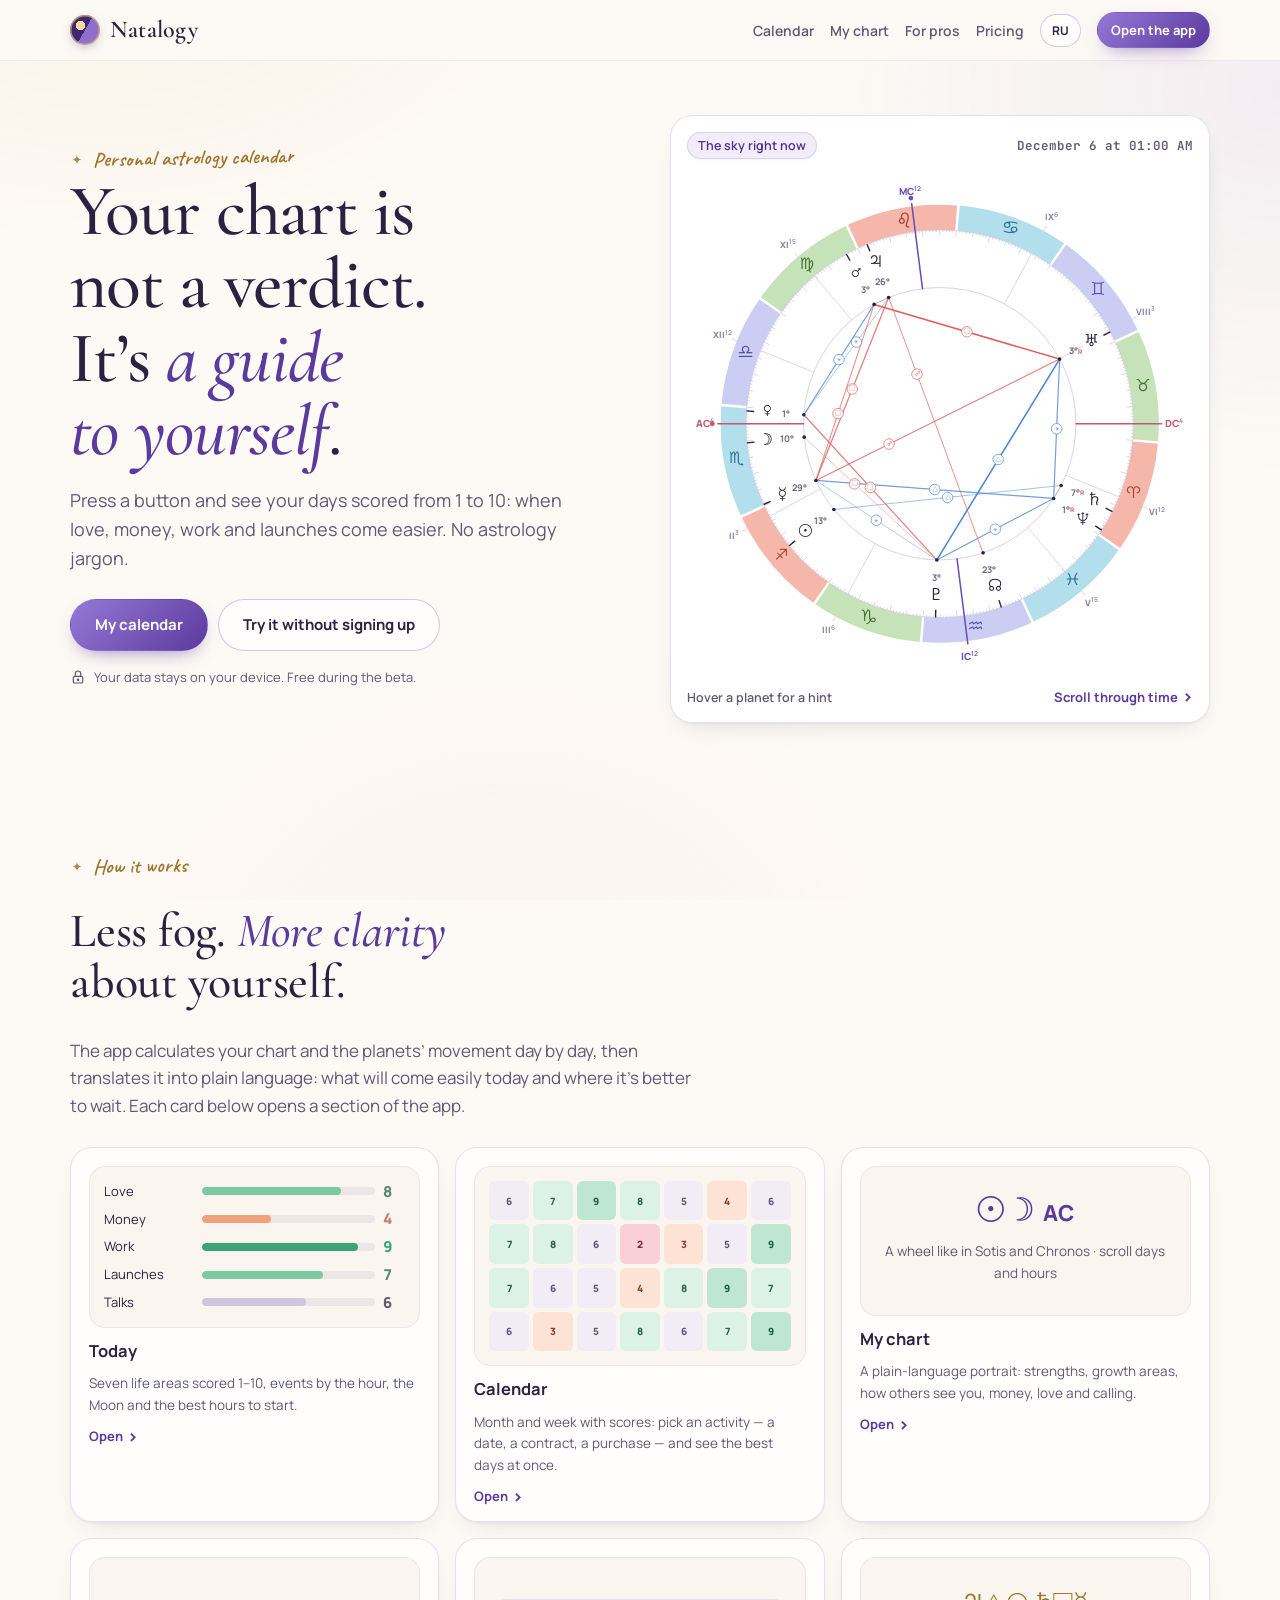
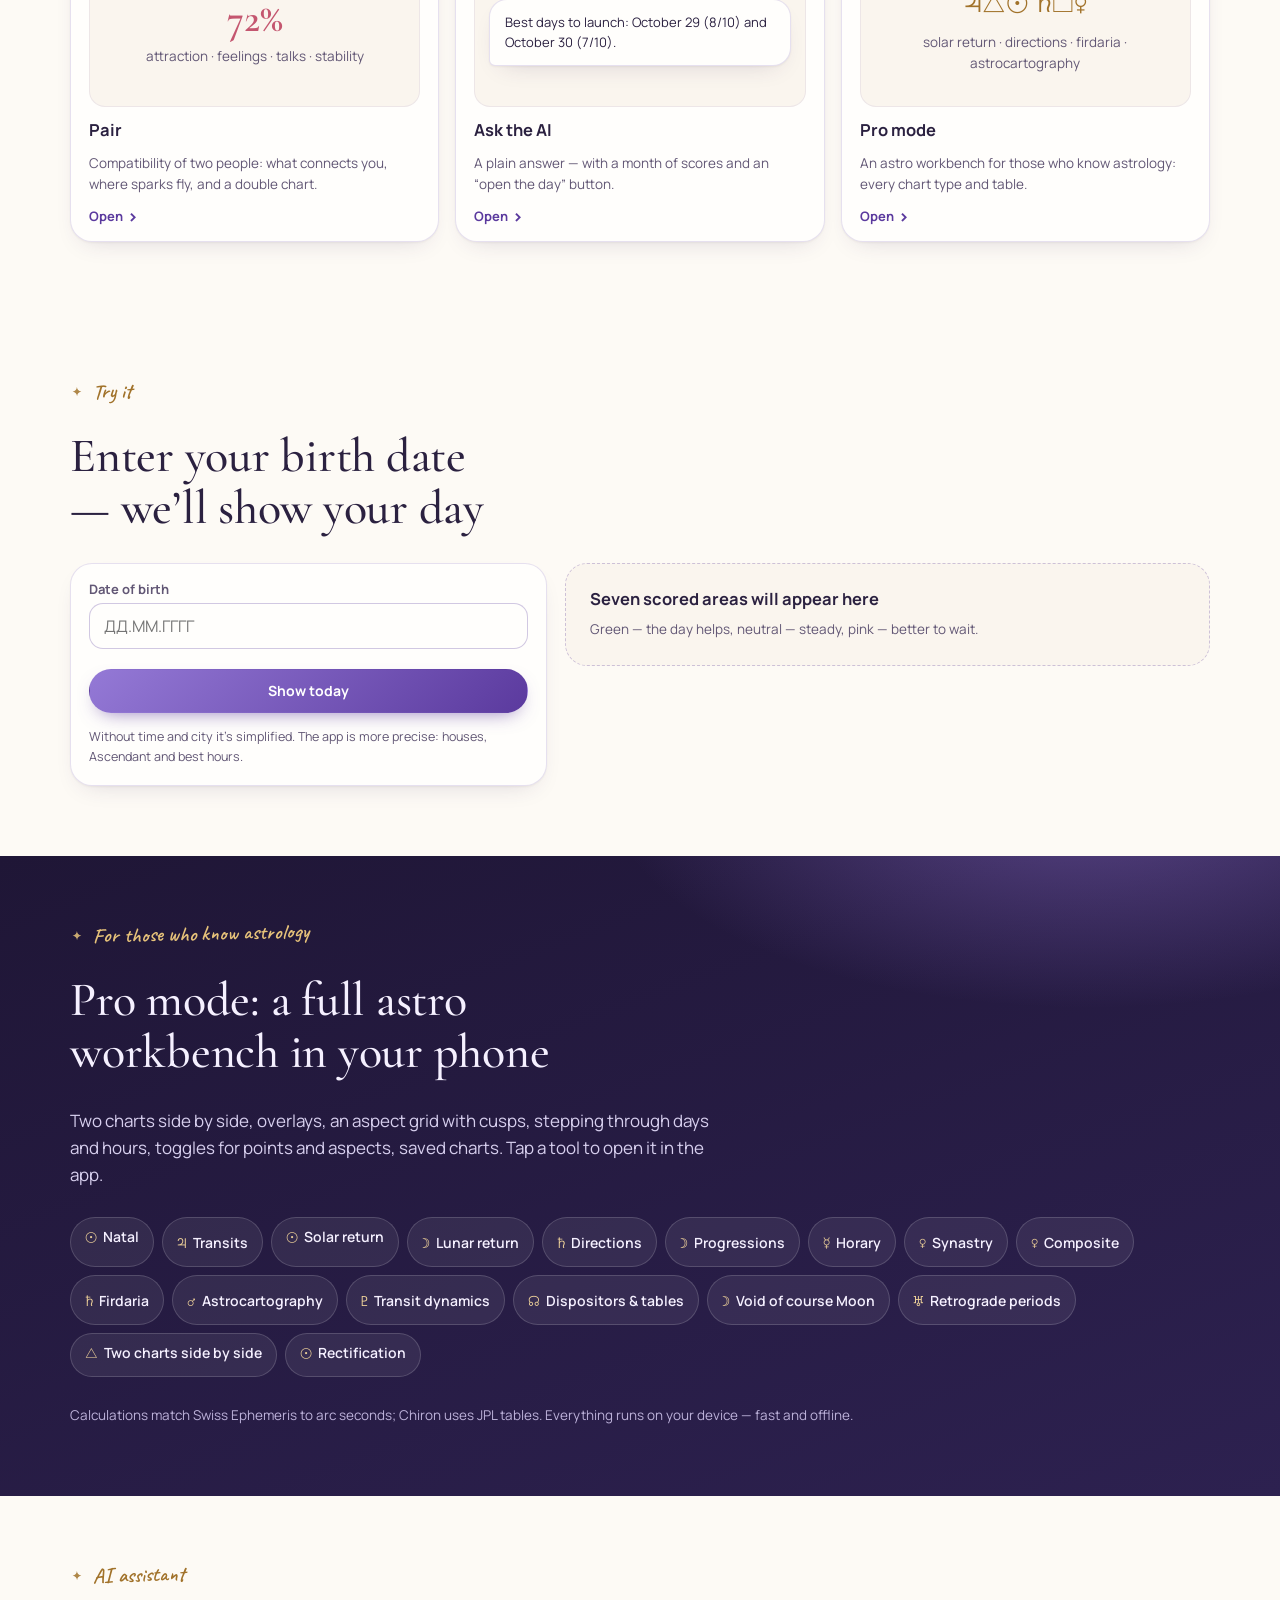
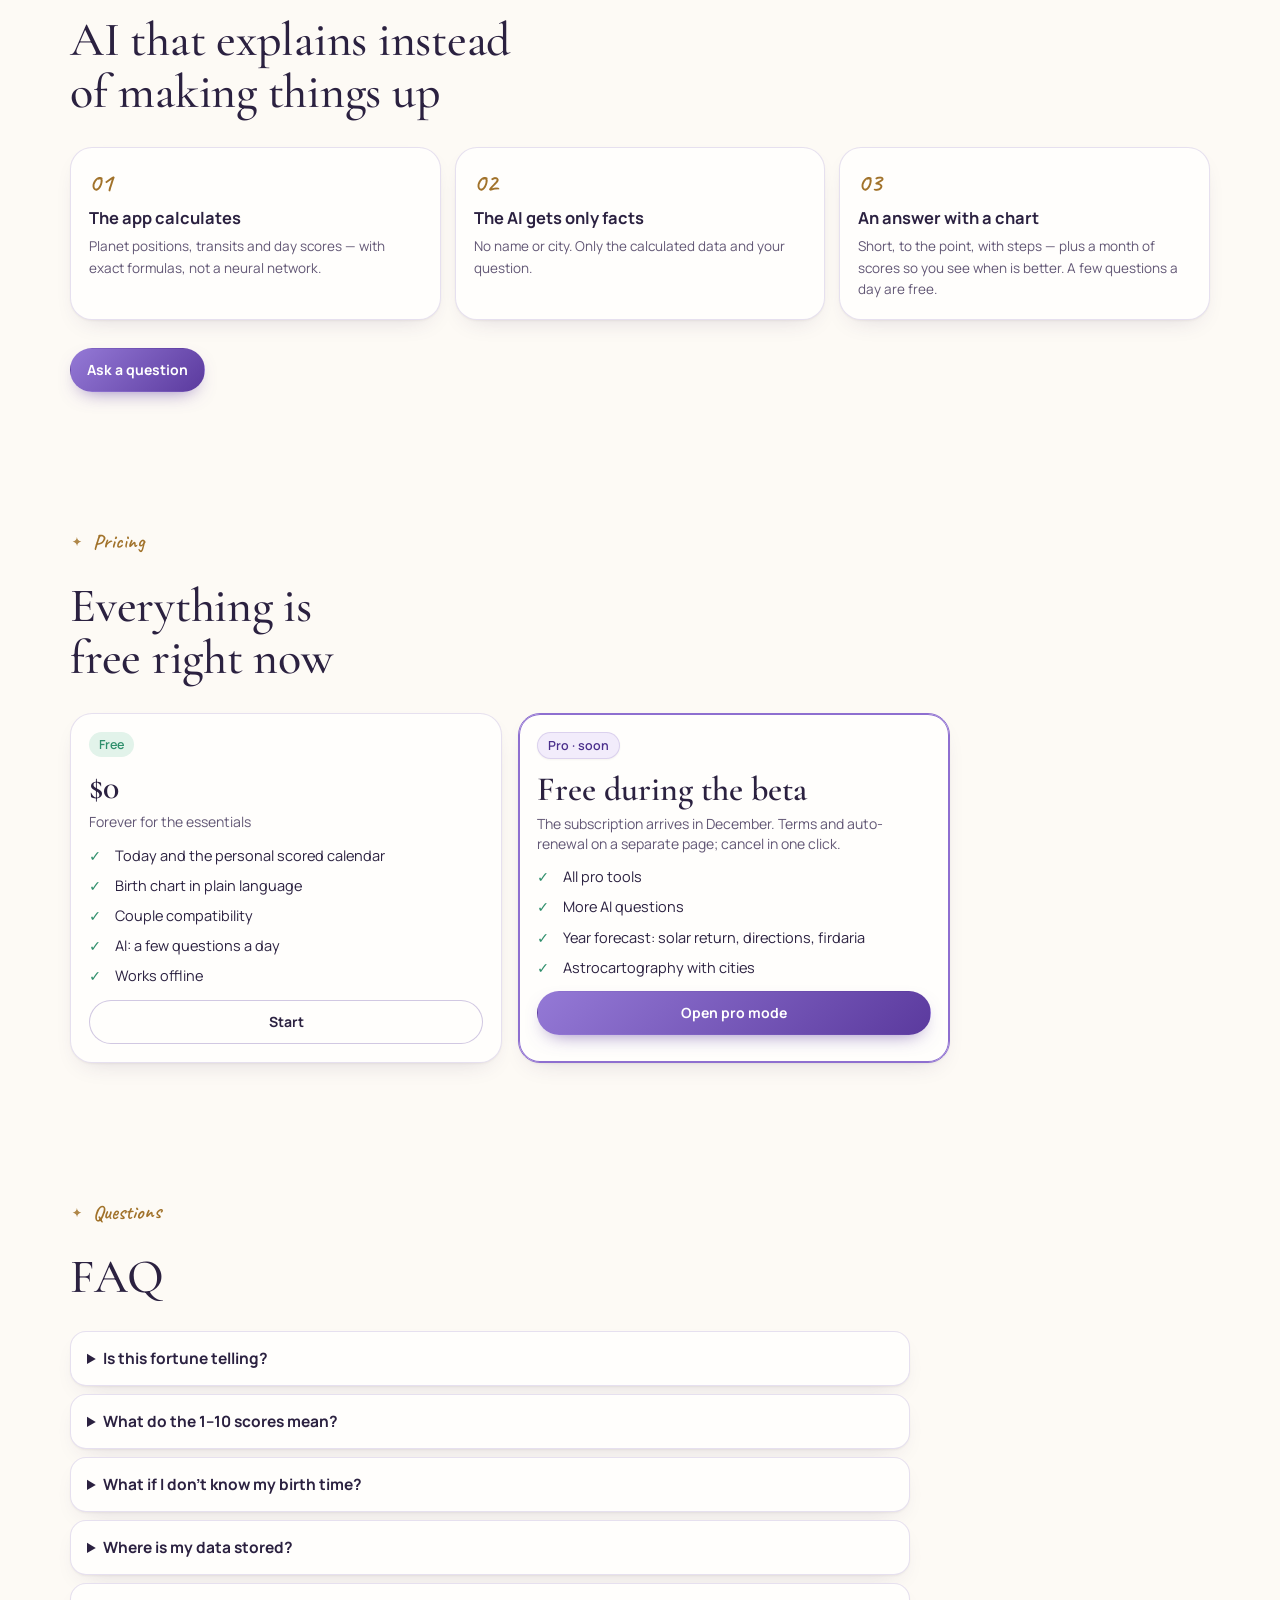
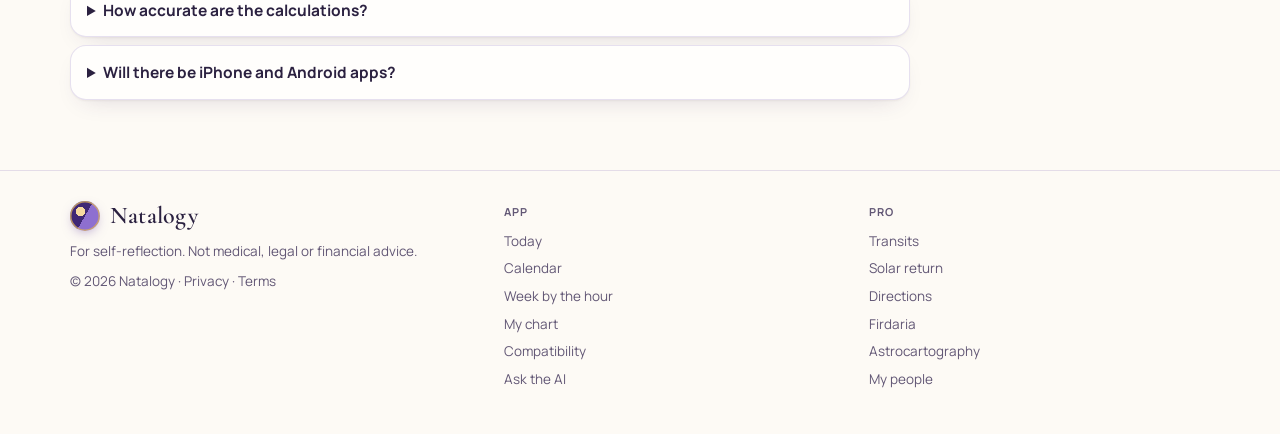
==== index.html @ 77cb25fb "Natalogy: закрытая тестовая версия (noindex) Co-Authored-By: Claude Opus 5.5 <noreply@anthropic.com>" ====
<!doctype html>
<html lang="ru">
<head>
<meta charset="utf-8">
<meta name="robots" content="noindex, nofollow">
<meta name="viewport" content="width=device-width,initial-scale=1,viewport-fit=cover">
<title>Natalogy — твоя карта как инструкция к себе</title>
<meta name="description" content="Личный астрологический календарь: баллы дня для любви, денег, работы и запусков. Натальная карта простым языком, совместимость, ИИ-помощник и профи-инструменты.">
<meta property="og:title" content="Natalogy — твоя карта как инструкция к себе">
<meta property="og:description" content="Нажми кнопку — и увидишь баллы своих дней: любовь, деньги, работа, запуски. Без астрологических терминов.">
<meta property="og:type" content="website">
<meta name="theme-color" content="#FDFAF5">
<link rel="manifest" href="manifest.webmanifest">
<link rel="icon" href="assets/icons/icon.svg" type="image/svg+xml">
<link rel="apple-touch-icon" href="assets/icons/icon-180.png">
<link rel="preconnect" href="https://fonts.googleapis.com">
<link rel="preconnect" href="https://fonts.gstatic.com" crossorigin>
<link rel="stylesheet" href="https://fonts.googleapis.com/css2?family=Cormorant+Garamond:ital,wght@0,500;0,600;1,500;1,600&family=Manrope:wght@400;500;600;700;800&family=Caveat:wght@600&family=JetBrains+Mono:wght@400;500;600&display=swap">
<link rel="stylesheet" href="https://fonts.googleapis.com/css2?family=Noto+Sans+Symbols&family=Noto+Sans+Symbols+2&display=swap&text=%E2%98%89%E2%98%BD%E2%98%BF%E2%99%80%E2%99%82%E2%99%83%E2%99%84%E2%99%85%E2%99%86%E2%99%87%E2%98%8A%E2%98%8B%E2%9A%B7%E2%9A%B8%E2%8A%97%E2%99%88%E2%99%89%E2%99%8A%E2%99%8B%E2%99%8C%E2%99%8D%E2%99%8E%E2%99%8F%E2%99%90%E2%99%91%E2%99%92%E2%99%93%E2%98%8C%E2%9A%B9%E2%96%A1%E2%96%B3%E2%98%8D%EF%B8%8E">
<link rel="stylesheet" href="css/app.css">
<script>try{var s=JSON.parse(localStorage.getItem('natalogy:v1')||'{}').settings||{};if(s.theme==='dark'||s.theme==='light')document.documentElement.setAttribute('data-theme',s.theme)}catch(e){}</script>
<style>
/* Витрина: та же система, что в кабинете, — кремовый лист, лаванда, золото. Каждая карточка ведёт прямо в раздел кабинета. */
.lw{max-width:1180px;margin:0 auto;padding-inline:20px}
@media (max-width:540px){.lw{padding-inline:16px}}
.lnav{position:sticky;top:env(safe-area-inset-top,0px);z-index:20;background:color-mix(in srgb,var(--bg) 86%,transparent);backdrop-filter:blur(14px);-webkit-backdrop-filter:blur(14px);border-bottom:1px solid var(--line-soft)}
.lnav .lw{display:flex;align-items:center;gap:16px;padding-block:12px}
.lnav a.lk{color:var(--muted);text-decoration:none;font:600 14px var(--f-ui)}
.lnav a.lk:hover{color:var(--lav-strong)}
.lnav .sp{flex:1}
@media (max-width:860px){.lnav a.lk{display:none}}
@media (max-width:420px){.lnav .brand{font-size:20px}.lnav .lw{gap:10px}}
.langsw{appearance:none;border:1px solid var(--line-strong);background:var(--surface);color:var(--ink);border-radius:999px;padding:7px 11px;font:700 12px var(--f-ui);cursor:pointer}
.hero .lw{display:grid;grid-template-columns:minmax(0,1.05fr) minmax(0,1fr);gap:34px;align-items:center;padding-block:54px 64px}
@media (max-width:900px){.hero .lw{grid-template-columns:1fr;padding-block:30px 40px}}
.hero h1{font:500 clamp(40px,6vw,72px)/1.02 var(--f-display);letter-spacing:-.015em;max-width:13ch}
.hero .sub{font-size:18px;line-height:1.6;color:var(--muted);max-width:48ch;margin-top:18px}
.hero .cta{display:flex;flex-wrap:wrap;gap:10px;margin-top:26px}
.hero .cta .btn{min-height:52px;padding-inline:24px;font-size:15px}
.hero .note{margin-top:16px;font-size:13px;color:var(--muted);display:flex;gap:8px;align-items:center}
.welcome{display:none;margin-top:18px;padding:12px 14px;border-radius:16px;background:var(--lav-soft);border:1px solid var(--line);font-size:14px;align-items:center;gap:10px;flex-wrap:wrap}
.welcome.on{display:flex}
.sky .wheel-card{padding:16px}
.sky-cap{display:flex;justify-content:space-between;gap:10px;align-items:center;flex-wrap:wrap;font:600 12.5px var(--f-ui);color:var(--muted)}
.sec{padding-block:70px;display:grid;gap:28px}
@media (max-width:540px){.sec{padding-block:46px}}
.sec h2{font:500 clamp(30px,4vw,48px)/1.08 var(--f-display);max-width:22ch}
.sec .lead{color:var(--muted);font-size:17px;max-width:64ch}
.feat{display:grid;grid-template-columns:repeat(3,minmax(0,1fr));gap:16px}
@media (max-width:980px){.feat{grid-template-columns:repeat(2,minmax(0,1fr))}}
@media (max-width:640px){.feat{grid-template-columns:1fr}}
.feat a.card{display:grid;gap:12px;align-content:start;text-decoration:none;color:var(--ink)}
.feat .vis{background:var(--surface-2);border:1px solid var(--line-soft);border-radius:16px;padding:14px;min-height:150px;display:grid;align-content:center}
.feat .foot-l{display:flex;justify-content:space-between;align-items:center;margin-top:2px}
.mini-sph{display:grid;gap:7px}
.mini-sph div{display:grid;grid-template-columns:90px minmax(0,1fr) 22px;gap:8px;align-items:center;font-size:13px}
.mini-cal{display:grid;grid-template-columns:repeat(7,1fr);gap:4px}
.mini-cal i{aspect-ratio:1;border-radius:6px;display:grid;place-items:center;font:800 10px var(--f-ui);font-style:normal}
.demo{display:grid;grid-template-columns:minmax(0,.85fr) minmax(0,1.15fr);gap:18px;align-items:start}
@media (max-width:900px){.demo{grid-template-columns:1fr}}
.demo-out .spheres{grid-template-columns:repeat(auto-fill,minmax(200px,1fr))}
.pro-band{background:radial-gradient(800px 360px at 85% -10%,rgba(142,111,208,.5),transparent 60%),linear-gradient(160deg,var(--night),var(--night-2));color:var(--night-ink)}
.pro-band .lead{color:#D7CFEE}
.pro-band h2{color:var(--night-ink)}
.pro-band .eyebrow{color:#E6C27A}
.tools{display:flex;flex-wrap:wrap;gap:8px}
.tools a{font:600 14px var(--f-ui);padding:9px 14px;border-radius:999px;background:rgba(255,255,255,.07);border:1px solid rgba(255,255,255,.16);color:var(--night-ink);text-decoration:none;transition:background .15s,border-color .15s}
.tools a:hover{background:rgba(255,255,255,.14);border-color:#B49AF0}
.tools a b{font-family:var(--f-glyph);font-weight:400;color:#F0D39A;margin-right:6px}
.ai-flow{display:grid;grid-template-columns:repeat(3,minmax(0,1fr));gap:14px}
@media (max-width:820px){.ai-flow{grid-template-columns:1fr}}
.ai-flow .card{display:grid;gap:8px;align-content:start}
.ai-flow .n{font:600 26px var(--f-hand);color:var(--gold)}
.plans{display:grid;grid-template-columns:repeat(2,minmax(0,1fr));gap:16px;max-width:880px}
@media (max-width:720px){.plans{grid-template-columns:1fr}}
.plan{display:grid;gap:12px;align-content:start}
.plan.pro{border-color:var(--lav);box-shadow:inset 0 0 0 1px var(--lav),var(--shadow)}
.price{font:600 34px/1.1 var(--f-display)}
.price small{display:block;font:400 14px/1.4 var(--f-ui);color:var(--muted);margin-top:6px}
ul.yes{list-style:none;margin:0;padding:0;display:grid;gap:7px}
ul.yes li{display:grid;grid-template-columns:20px minmax(0,1fr);gap:6px;font-size:14.5px}
ul.yes li::before{content:"✓";color:var(--mint);font-weight:800}
.faq{display:grid;gap:8px;max-width:840px}
.faq details{background:var(--surface);border:1px solid var(--line);border-radius:16px;padding:14px 16px;box-shadow:var(--shadow)}
.faq summary{cursor:pointer;font-weight:700}
.faq p{margin-top:8px;color:var(--muted);font-size:14.5px}
.foot{border-top:1px solid var(--line);padding-block:30px 44px;font-size:13.5px;color:var(--muted)}
.foot .cols{display:grid;grid-template-columns:1.2fr repeat(2,minmax(0,1fr));gap:24px}
@media (max-width:720px){.foot .cols{grid-template-columns:1fr}}
.foot a{color:var(--muted);text-decoration:none}
.foot a:hover{color:var(--lav-strong)}
.foot ul{list-style:none;padding:0;margin:8px 0 0;display:grid;gap:6px}
</style>
</head>
<body>
<header class="lnav"><div class="lw">
  <a class="brand" href="./"><span class="brand-mark" aria-hidden="true"></span>Natalogy</a>
  <span class="sp"></span>
  <a class="lk" href="app.html#calendar" data-i="nav.cal">Календарь</a>
  <a class="lk" href="app.html#chart" data-i="nav.chart">Моя карта</a>
  <a class="lk" href="#pro" data-i="nav.pro">Для профи</a>
  <a class="lk" href="#price" data-i="nav.price">Цены</a>
  <button class="langsw" type="button" id="langsw">EN</button>
  <a class="btn primary sm" href="app.html#today" id="openLk" data-i="cta.open">Открыть кабинет</a>
</div></header>

<section class="hero">
  <div class="lw">
    <div>
      <span class="eyebrow" data-i="hero.eyebrow">Личный астрологический календарь</span>
      <h1 data-i="hero.h1" data-html>Твоя карта — не приговор. Это <em>инструкция к себе</em>.</h1>
      <p class="sub" data-i="hero.sub">Нажми кнопку — и увидишь баллы своих дней от 1 до 10: когда легче с любовью, деньгами, работой и запусками. Без астрологических терминов.</p>
      <div class="cta"><a class="btn primary" href="app.html#calendar" data-i="cta.cal">Мой календарь</a><a class="btn" href="#demo" data-i="cta.demo">Попробовать без регистрации</a></div>
      <div class="welcome" id="welcome"><span class="av" id="wAv">?</span><span id="wTxt"></span><span class="spacer"></span><a class="btn sm primary" href="app.html#today" data-i="w.today">Мой день</a><a class="btn sm" href="app.html#calendar" data-i="w.cal">Календарь</a></div>
      <p class="note"><svg class="ico sm" viewBox="0 0 24 24" aria-hidden="true"><path d="M5 13a2 2 0 0 1 2 -2h10a2 2 0 0 1 2 2v6a2 2 0 0 1 -2 2h-10a2 2 0 0 1 -2 -2v-6z"/><path d="M11 16a1 1 0 1 0 2 0a1 1 0 0 0 -2 0"/><path d="M8 11v-4a4 4 0 1 1 8 0v4"/></svg><span data-i="hero.note">Данные остаются на твоём устройстве. Бесплатно в бета-версии.</span></p>
    </div>
    <div class="sky"><div class="wheel-card"><div class="sky-cap"><span class="tag acc" data-i="sky.now">Небо прямо сейчас</span><span id="skyTime" class="mono"></span></div><div class="wheel-box" id="skyWheel"></div>
      <div class="sky-cap"><span class="hint-click" data-i="sky.hint">Наведи на планету — подсказка</span><a class="more" href="app.html#chart?mode=sky" data-i="sky.open">Листать время</a></div></div></div>
  </div>
</section>

<main>
  <section class="sec lw" id="how">
    <span class="eyebrow" data-i="how.eyebrow">Как это работает</span>
    <h2 data-i="how.h2" data-html>Меньше тумана. <em>Больше ясности</em> о себе.</h2>
    <p class="lead" data-i="how.lead">Приложение само считает твою карту и движение планет по дням, а потом переводит это на человеческий язык: что сегодня получится легко, а где лучше подождать. Каждая карточка ниже открывает раздел кабинета.</p>
    <div class="feat">
      <a class="card tap" href="app.html#today"><div class="vis"><div class="mini-sph" id="miniSph"></div></div><h3 data-i="f1.t">Сегодня</h3><p class="muted small" data-i="f1.p">Семь сфер дня с баллами от 1 до 10, события по часам, Луна и лучшие часы для старта.</p><span class="foot-l"><span class="more" data-i="open">Открыть</span></span></a>
      <a class="card tap" href="app.html#calendar"><div class="vis"><div class="mini-cal" id="miniCal"></div></div><h3 data-i="f2.t">Календарь</h3><p class="muted small" data-i="f2.p">Месяц и неделя с баллами: выбери дело — свидание, договор, покупку — и сразу видно лучшие дни.</p><span class="foot-l"><span class="more" data-i="open">Открыть</span></span></a>
      <a class="card tap" href="app.html#chart"><div class="vis" style="text-align:center"><div style="font:400 34px/1 var(--f-glyph);color:var(--lav-strong)">☉︎ ☽︎ <span style="font:800 22px var(--f-ui)">AC</span></div><p class="small muted" style="margin-top:10px" data-i="f3.v">Колесо как в Sotis и Chronos · листай дни и часы</p></div><h3 data-i="f3.t">Моя карта</h3><p class="muted small" data-i="f3.p">Портрет простым языком: сильные стороны, зоны роста, как тебя видят, деньги, любовь и призвание.</p><span class="foot-l"><span class="more" data-i="open">Открыть</span></span></a>
      <a class="card tap" href="app.html#pair"><div class="vis" style="text-align:center"><div style="font:600 40px/1 var(--f-display);color:var(--rose)">72%</div><p class="small muted" style="margin-top:8px" data-i="f4.v">притяжение · чувства · общение · надёжность</p></div><h3 data-i="f4.t">Пара</h3><p class="muted small" data-i="f4.p">Совместимость двух людей: что соединяет, где будет искрить и двойная карта.</p><span class="foot-l"><span class="more" data-i="open">Открыть</span></span></a>
      <a class="card tap" href="app.html#ask"><div class="vis"><div class="msg ai" style="max-width:100%;font-size:13px" data-i="f5.v">Лучшие дни для запуска: 29 октября (8/10) и 30 октября (7/10).</div></div><h3 data-i="f5.t">Спросить ИИ</h3><p class="muted small" data-i="f5.p">Ответ простыми словами — с графиком баллов на месяц и кнопкой «открыть день».</p><span class="foot-l"><span class="more" data-i="open">Открыть</span></span></a>
      <a class="card tap" href="app.html#pro"><div class="vis" style="text-align:center"><div style="font:400 26px/1.3 var(--f-glyph);color:var(--gold)">♃︎△︎☉︎ ♄︎□︎☿︎</div><p class="small muted" style="margin-top:8px" data-i="f6.v">соляр · дирекции · фирдарии · астрокарта</p></div><h3 data-i="f6.t">Профи-режим</h3><p class="muted small" data-i="f6.p">Астропроцессор для тех, кто знает астрологию: все типы карт и таблицы.</p><span class="foot-l"><span class="more" data-i="open">Открыть</span></span></a>
    </div>
  </section>

  <section class="sec lw" id="demo">
    <span class="eyebrow" data-i="demo.eyebrow">Попробуй</span>
    <h2 data-i="demo.h2">Введи дату рождения — покажем твой день</h2>
    <div class="demo">
      <form class="card form" id="demoForm" novalidate>
        <div class="field"><label for="dd" data-i="demo.date">Дата рождения</label><input class="input" id="dd" inputmode="numeric" placeholder="ДД.ММ.ГГГГ" autocomplete="bday"><span class="hint" id="ddh"></span></div>
        <button class="btn primary" type="submit" data-i="demo.go">Показать сегодняшний день</button>
        <p class="hint" data-i="demo.note">Без времени и города — упрощённо. В кабинете точнее: с домами, Асцендентом и лучшими часами.</p>
      </form>
      <div class="demo-out" id="demoOut"><div class="empty"><h3 data-i="demo.emptyT">Здесь появятся семь сфер с баллами</h3><p class="muted small" data-i="demo.emptyP">Зелёный — день помогает, нейтральный — ровно, розовый — лучше подождать.</p></div></div>
    </div>
  </section>

  <section class="pro-band" id="pro"><div class="sec lw">
    <span class="eyebrow" data-i="pro.eyebrow">Для тех, кто знает астрологию</span>
    <h2 data-i="pro.h2">Профи-режим: весь астропроцессор в телефоне</h2>
    <p class="lead" data-i="pro.lead">Две карты рядом, наложения, таблица аспектов с куспидами, перемотка дней и часов, включение и выключение точек и аспектов, сохранённые карты. Нажми на инструмент — он откроется в кабинете.</p>
    <div class="tools" id="tools"></div>
    <p class="small" style="color:var(--night-muted)" data-i="pro.acc">Расчёты сверены со Swiss Ephemeris до угловых секунд, Хирон — по таблицам JPL. Всё считается на устройстве, поэтому быстро и без интернета.</p>
  </div></section>

  <section class="sec lw">
    <span class="eyebrow" data-i="ai.eyebrow">ИИ-помощник</span>
    <h2 data-i="ai.h2">ИИ, который объясняет, а не придумывает</h2>
    <div class="ai-flow">
      <div class="card"><span class="n">01</span><h3 data-i="ai.1t">Приложение считает</h3><p class="muted small" data-i="ai.1p">Положения планет, транзиты, баллы дней — точными формулами, а не нейросетью.</p></div>
      <div class="card"><span class="n">02</span><h3 data-i="ai.2t">ИИ получает только факты</h3><p class="muted small" data-i="ai.2p">Без имени и города. Только рассчитанные данные и твой вопрос.</p></div>
      <div class="card"><span class="n">03</span><h3 data-i="ai.3t">Ответ с графиком</h3><p class="muted small" data-i="ai.3p">Коротко, по делу и с шагами, плюс баллы на месяц: видно, когда лучше. Несколько вопросов в день — бесплатно.</p></div>
    </div>
    <div><a class="btn primary" href="app.html#ask" data-i="ai.go">Задать вопрос</a></div>
  </section>

  <section class="sec lw" id="price">
    <span class="eyebrow" data-i="price.eyebrow">Цены</span>
    <h2 data-i="price.h2">Сейчас всё бесплатно</h2>
    <div class="plans">
      <div class="card plan"><span class="tag ok" style="justify-self:start" data-i="plan.free">Бесплатно</span><div class="price">$0<small data-i="plan.freeS">Навсегда для основного</small></div><ul class="yes"><li data-i="pf.1">Сегодня и личный календарь с баллами</li><li data-i="pf.2">Натальная карта простым языком</li><li data-i="pf.3">Совместимость пары</li><li data-i="pf.4">ИИ: несколько вопросов в день</li><li data-i="pf.5">Работает без интернета</li></ul><a class="btn" href="app.html#today" data-i="plan.go">Начать</a></div>
      <div class="card plan pro"><span class="tag acc" style="justify-self:start" data-i="plan.pro">Pro · скоро</span><div class="price"><span data-i="plan.proP">В бете — бесплатно</span><small data-i="plan.proS">Подписка появится в декабре. Условия и автопродление — на отдельной странице, отмена в один клик.</small></div><ul class="yes"><li data-i="pp.1">Все профи-инструменты</li><li data-i="pp.2">Больше вопросов ИИ</li><li data-i="pp.3">Прогноз на год: соляр, дирекции, фирдарии</li><li data-i="pp.4">Астрокартография с городами</li></ul><a class="btn primary" href="app.html#pro" data-i="plan.goPro">Открыть профи-режим</a></div>
    </div>
  </section>

  <section class="sec lw">
    <span class="eyebrow" data-i="faq.eyebrow">Вопросы</span>
    <h2 data-i="faq.h2">Частые вопросы</h2>
    <div class="faq">
      <details><summary data-i="q1">Это гадание?</summary><p data-i="a1">Нет. Это инструмент самопознания и планирования: астрология как язык циклов. Мы не предсказываем судьбу, болезни или события — показываем, какие дни лучше подходят для разных дел.</p></details>
      <details><summary data-i="q6">Что значат баллы от 1 до 10?</summary><p data-i="a6">Это сумма влияний дня на сферу: транзиты к твоей карте, Луна, ретроградные планеты и затмения. 9–10 — отлично, 7–8 — хорошо, 5–6 — ровно, 3–4 — осторожно, 1–2 — сложно. Наведи на день в календаре — увидишь, из чего сложились баллы.</p></details>
      <details><summary data-i="q2">Что если я не знаю время рождения?</summary><p data-i="a2">Можно без него: календарь и большая часть карты будут работать. Не посчитаются дома, Асцендент и часть подсказок. А в «Моей карте» можно перебрать время стрелками и посмотреть, как меняется карта.</p></details>
      <details><summary data-i="q3">Где хранятся мои данные?</summary><p data-i="a3">Только на твоём устройстве. На сервер уходит лишь вопрос к ИИ — с рассчитанными положениями планет, без имени и города, и только после твоего согласия.</p></details>
      <details><summary data-i="q4">Насколько точные расчёты?</summary><p data-i="a4">Позиции планет совпадают со Swiss Ephemeris — стандартом профессиональных программ — до угловых секунд. Дома — Плацидус (можно сменить на Кох, Порфирий, равнодомную и по знакам).</p></details>
      <details><summary data-i="q5">Будет ли приложение для iPhone и Android?</summary><p data-i="a5">Да. Уже сейчас сайт можно установить на телефон как приложение: «Поделиться» → «На экран Домой».</p></details>
    </div>
  </section>
</main>
<footer class="foot"><div class="lw cols">
  <div><a class="brand" href="./" style="color:var(--ink)"><span class="brand-mark" aria-hidden="true"></span>Natalogy</a><p style="margin-top:10px" data-i="foot.note">Для самопознания. Не медицинский, юридический или финансовый совет.</p><p style="margin-top:8px">© 2026 Natalogy · <a href="privacy.html" data-i="privacy">Конфиденциальность</a> · <a href="terms.html" data-i="terms">Условия</a></p></div>
  <div><span class="label" data-i="foot.lk">Кабинет</span><ul><li><a href="app.html#today" data-i="l.today">Сегодня</a></li><li><a href="app.html#calendar" data-i="l.cal">Календарь</a></li><li><a href="app.html#calendar?v=week" data-i="l.week">Неделя по часам</a></li><li><a href="app.html#chart" data-i="l.chart">Моя карта</a></li><li><a href="app.html#pair" data-i="l.pair">Совместимость</a></li><li><a href="app.html#ask" data-i="l.ask">Спросить ИИ</a></li></ul></div>
  <div><span class="label" data-i="foot.pro">Профи</span><ul><li><a href="app.html#pro?type=transit" data-i="l.tr">Транзиты</a></li><li><a href="app.html#pro?type=solar" data-i="l.sol">Соляр</a></li><li><a href="app.html#pro?tab=directions" data-i="l.dir">Дирекции</a></li><li><a href="app.html#pro?tab=firdaria" data-i="l.fird">Фирдарии</a></li><li><a href="app.html#pro?tab=acg" data-i="l.acg">Астрокартография</a></li><li><a href="app.html#people" data-i="l.people">Мои люди</a></li></ul></div>
</div></footer>

<script src="js/vendor/astronomy.browser.min.js"></script>
<script src="js/engine/chiron-data.js"></script>
<script src="js/engine/astro.js"></script>
<script src="js/engine/pro.js"></script>
<script src="js/config.js"></script>
<script src="js/icons.js"></script>
<script src="js/store.js"></script>
<script src="js/texts-ru.js"></script>
<script src="js/texts-en.js"></script>
<script src="js/i18n-en.js"></script>
<script src="js/wheel.js"></script>
<script src="js/score.js"></script>
<script src="js/geo.js"></script>
<script src="js/ui.js"></script>
<script>
(function () {
  'use strict';
  const UI = window.NUI, AC = window.AstroCore, NS = window.NScore;
  const EN = {
    'nav.cal': 'Calendar', 'nav.chart': 'My chart', 'nav.pro': 'For pros', 'nav.price': 'Pricing', 'cta.open': 'Open the app', 'hero.eyebrow': 'Personal astrology calendar', 'hero.h1': 'Your chart is not a verdict. It’s <em>a guide to yourself</em>.',
    'hero.sub': 'Press a button and see your days scored from 1 to 10: when love, money, work and launches come easier. No astrology jargon.', 'cta.cal': 'My calendar', 'cta.demo': 'Try it without signing up', 'hero.note': 'Your data stays on your device. Free during the beta.', 'sky.now': 'The sky right now', 'sky.hint': 'Hover a planet for a hint', 'sky.open': 'Scroll through time',
    'w.today': 'My day', 'w.cal': 'Calendar', open: 'Open',
    'how.eyebrow': 'How it works', 'how.h2': 'Less fog. <em>More clarity</em> about yourself.', 'how.lead': 'The app calculates your chart and the planets’ movement day by day, then translates it into plain language: what will come easily today and where it’s better to wait. Each card below opens a section of the app.',
    'f1.t': 'Today', 'f1.p': 'Seven life areas scored 1–10, events by the hour, the Moon and the best hours to start.', 'f2.t': 'Calendar', 'f2.p': 'Month and week with scores: pick an activity — a date, a contract, a purchase — and see the best days at once.',
    'f3.v': 'A wheel like in Sotis and Chronos · scroll days and hours', 'f3.t': 'My chart', 'f3.p': 'A plain-language portrait: strengths, growth areas, how others see you, money, love and calling.',
    'f4.v': 'attraction · feelings · talks · stability', 'f4.t': 'Pair', 'f4.p': 'Compatibility of two people: what connects you, where sparks fly, and a double chart.',
    'f5.v': 'Best days to launch: October 29 (8/10) and October 30 (7/10).', 'f5.t': 'Ask the AI', 'f5.p': 'A plain answer — with a month of scores and an “open the day” button.',
    'f6.v': 'solar return · directions · firdaria · astrocartography', 'f6.t': 'Pro mode', 'f6.p': 'An astro workbench for those who know astrology: every chart type and table.',
    'demo.eyebrow': 'Try it', 'demo.h2': 'Enter your birth date — we’ll show your day', 'demo.date': 'Date of birth', 'demo.go': 'Show today', 'demo.note': 'Without time and city it’s simplified. The app is more precise: houses, Ascendant and best hours.',
    'demo.emptyT': 'Seven scored areas will appear here', 'demo.emptyP': 'Green — the day helps, neutral — steady, pink — better to wait.',
    'pro.eyebrow': 'For those who know astrology', 'pro.h2': 'Pro mode: a full astro workbench in your phone', 'pro.lead': 'Two charts side by side, overlays, an aspect grid with cusps, stepping through days and hours, toggles for points and aspects, saved charts. Tap a tool to open it in the app.',
    'pro.acc': 'Calculations match Swiss Ephemeris to arc seconds; Chiron uses JPL tables. Everything runs on your device — fast and offline.',
    'ai.eyebrow': 'AI assistant', 'ai.h2': 'AI that explains instead of making things up', 'ai.1t': 'The app calculates', 'ai.1p': 'Planet positions, transits and day scores — with exact formulas, not a neural network.', 'ai.2t': 'The AI gets only facts', 'ai.2p': 'No name or city. Only the calculated data and your question.', 'ai.3t': 'An answer with a chart', 'ai.3p': 'Short, to the point, with steps — plus a month of scores so you see when is better. A few questions a day are free.', 'ai.go': 'Ask a question',
    'price.eyebrow': 'Pricing', 'price.h2': 'Everything is free right now', 'plan.free': 'Free', 'plan.freeS': 'Forever for the essentials', 'pf.1': 'Today and the personal scored calendar', 'pf.2': 'Birth chart in plain language', 'pf.3': 'Couple compatibility', 'pf.4': 'AI: a few questions a day', 'pf.5': 'Works offline', 'plan.go': 'Start',
    'plan.pro': 'Pro · soon', 'plan.proP': 'Free during the beta', 'plan.proS': 'The subscription arrives in December. Terms and auto-renewal on a separate page; cancel in one click.', 'pp.1': 'All pro tools', 'pp.2': 'More AI questions', 'pp.3': 'Year forecast: solar return, directions, firdaria', 'pp.4': 'Astrocartography with cities', 'plan.goPro': 'Open pro mode',
    'faq.eyebrow': 'Questions', 'faq.h2': 'FAQ', q1: 'Is this fortune telling?', a1: 'No. It’s a tool for self-reflection and planning: astrology as a language of cycles. We don’t predict fate, illness or events — we show which days suit different things better.',
    q6: 'What do the 1–10 scores mean?', a6: 'They add up the day’s influences on an area: transits to your chart, the Moon, retrograde planets and eclipses. 9–10 great, 7–8 good, 5–6 steady, 3–4 careful, 1–2 hard. Hover a day in the calendar to see what made the score.',
    q2: 'What if I don’t know my birth time?', a2: 'That’s fine: the calendar and most of the chart still work. Houses, the Ascendant and some tips won’t be calculated. In “My chart” you can step through times and watch the chart change.', q3: 'Where is my data stored?', a3: 'Only on your device. Only a question to the AI goes to the server — with calculated planet positions, without your name or city, and only after you agree.',
    q4: 'How accurate are the calculations?', a4: 'Planet positions match Swiss Ephemeris — the standard of professional software — to arc seconds. Houses: Placidus (switchable to Koch, Porphyry, Equal and Whole sign).', q5: 'Will there be iPhone and Android apps?', a5: 'Yes. You can already install the site on your phone as an app: Share → Add to Home Screen.',
    privacy: 'Privacy', terms: 'Terms', 'foot.note': 'For self-reflection. Not medical, legal or financial advice.', 'foot.lk': 'App', 'foot.pro': 'Pro',
    'l.today': 'Today', 'l.cal': 'Calendar', 'l.week': 'Week by the hour', 'l.chart': 'My chart', 'l.pair': 'Compatibility', 'l.ask': 'Ask the AI', 'l.tr': 'Transits', 'l.sol': 'Solar return', 'l.dir': 'Directions', 'l.fird': 'Firdaria', 'l.acg': 'Astrocartography', 'l.people': 'My people',
  };
  const lang = UI.lang();
  document.documentElement.lang = lang;
  if (lang === 'en') { document.querySelectorAll('[data-i]').forEach((el) => { const v = EN[el.dataset.i]; if (v == null) return; if (el.hasAttribute('data-html')) el.innerHTML = v; else el.textContent = v; }); document.title = 'Natalogy — your chart as a guide to yourself'; }
  const sw = document.getElementById('langsw'); sw.textContent = lang === 'en' ? 'RU' : 'EN';
  sw.addEventListener('click', () => { window.NStore.set('lang', lang === 'en' ? 'ru' : 'en'); location.reload(); });
  // уже есть карта — приветствие и ссылки сразу в кабинет
  const me = window.NStore.active();
  if (me) {
    const w = document.getElementById('welcome'); w.classList.add('on');
    document.getElementById('wAv').textContent = UI.initials(me.name);
    document.getElementById('wTxt').textContent = lang === 'en' ? `Welcome back, ${me.name}! Your day is ready.` : `С возвращением, ${me.name}! Твой день уже посчитан.`;
  }
  // небо сейчас
  const tz = window.NGeo.browserTz();
  function drawSky() {
    const now = new Date(), h = window.NGeo.guessHere();
    const c = AC.chart({ date: now, lat: h.lat || 41.7, lon: h.lon || 44.8, zone: tz, timeKnown: true });
    const pts = c.points.filter((p) => ['sun', 'moon', 'mercury', 'venus', 'mars', 'jupiter', 'saturn', 'uranus', 'neptune', 'pluto', 'node'].includes(p.id));
    const asp = c.aspects.filter((a) => ['conj', 'sextile', 'square', 'trine', 'opp'].includes(a.type) && pts.some((p) => p.id === a.a) && pts.some((p) => p.id === a.b));
    document.getElementById('skyWheel').innerHTML = window.NWheel.svg({ points: pts, cusps: c.houses.cusps, asc: c.houses.asc, mc: c.houses.mc }, { aspects: asp, lang, label: lang === 'en' ? 'The sky now' : 'Небо сейчас' });
    document.getElementById('skyTime').textContent = UI.fmtDay(now, tz, { hour: '2-digit', minute: '2-digit' });
  }
  drawSky(); setInterval(drawSky, 60000);
  window.NWheel.bindTips(document.body);
  // мини-визуалы
  const TX = UI.TX();
  const demoPts = { love: 8, money: 4, career: 9, launch: 7, talk: 6 };
  const lvOf = (p) => NS.levelOfPts(p);
  document.getElementById('miniSph').innerHTML = Object.entries(demoPts).map(([k, p]) => `<div><span>${TX.SPH[k].name}</span>${UI.pbar({ pts: p, level: lvOf(p) })}${UI.ptsBadge({ pts: p, level: lvOf(p) }, true)}</div>`).join('');
  const seq = [6, 7, 9, 8, 5, 4, 6, 7, 8, 6, 2, 3, 5, 9, 7, 6, 5, 4, 8, 9, 7, 6, 3, 5, 8, 6, 7, 9];
  document.getElementById('miniCal').innerHTML = seq.map((p) => `<i class="f-${UI.lvCls(lvOf(p))}">${p}</i>`).join('');
  const TOOLS = [['☉', 'Натал', 'Natal', 'pro?type=natal'], ['♃', 'Транзиты', 'Transits', 'pro?type=transit'], ['☉', 'Соляр', 'Solar return', 'pro?type=solar'], ['☽', 'Лунар', 'Lunar return', 'pro?type=lunar'], ['♄', 'Дирекции', 'Directions', 'pro?tab=directions'], ['☽', 'Прогрессии', 'Progressions', 'pro?type=progressions'], ['☿', 'Хорар', 'Horary', 'pro?type=horary'], ['♀', 'Синастрия', 'Synastry', 'pro?type=synastry'], ['♀', 'Композит', 'Composite', 'pro?type=composite'], ['♄', 'Фирдарии', 'Firdaria', 'pro?tab=firdaria'], ['♂', 'Астрокартография', 'Astrocartography', 'pro?tab=acg'], ['♇', 'Динамика транзитов', 'Transit dynamics', 'pro?tab=dynamics'], ['☊', 'Диспозиторы и таблицы', 'Dispositors & tables', 'pro?tab=tables'], ['☽', 'Луна без курса', 'Void of course Moon', 'pro?tab=moon'], ['♅', 'Ретроградные периоды', 'Retrograde periods', 'pro?tab=retro'], ['△', 'Две карты рядом', 'Two charts side by side', 'pro?tab=split'], ['☉', 'Ректификация', 'Rectification', 'pro?tab=rect']];
  document.getElementById('tools').innerHTML = TOOLS.map(([g, r, e, h]) => `<a href="app.html#${h}"><b>${g}︎</b>${lang === 'en' ? e : r}</a>`).join('');
  // демо
  const dd = document.getElementById('dd');
  UI.bindDateInput(dd, () => {});
  document.getElementById('demoForm').addEventListener('submit', (e) => {
    e.preventDefault();
    const r = UI.parseDate(dd.value);
    if (r.error) { document.getElementById('ddh').textContent = r.error; document.getElementById('ddh').className = 'err'; return; }
    const natal = AC.chart({ y: r.y, mo: r.mo, d: r.d, timeKnown: false, zone: 0 });
    const t0 = NS.ymdIn(new Date(), tz);
    const day = NS.days(natal, { tz, y: t0.y, mo: t0.mo, d: t0.d, days: 1 })[0];
    const iso = `${r.y}-${r.mo}-${r.d}`;
    const out = document.getElementById('demoOut');
    out.innerHTML = `<div class="stack"><div class="dd-top">${UI.ringPts(day.overall, 76)}<div class="stack s6"><b style="font:600 28px/1.05 var(--f-display)">${UI.esc(TX.dayTitle(day))}</b><span class="small muted">${UI.fmtDate(t0.y, t0.mo, t0.d, { weekday: 'long' })}</span><p>${UI.esc(TX.headline(day))}</p></div></div>
      <div class="spheres">${NS.SPHERES.map((s) => `<div class="sph ${UI.lvCls(day.spheres[s].level)}"><span class="ic">${UI.icon({ love: 'love', money: 'money', career: 'career', launch: 'launch', talk: 'talk', energy: 'energy', rest: 'rest' }[s])}</span><b>${TX.SPH[s].name}</b>${UI.ptsBadge(day.spheres[s])}<p>${UI.esc(TX.gend(TX.SPH[s].tips[day.spheres[s].level][0], 'm'))}</p></div>`).join('')}</div>
      <div class="row"><a class="btn primary" href="app.html#onboard?d=${iso}&next=calendar">${lang === 'en' ? 'Open my calendar' : 'Открыть мой календарь'}</a><a class="btn" href="app.html#onboard?d=${iso}&next=chart">${lang === 'en' ? 'Build my chart' : 'Построить мою карту'}</a></div>
      <p class="hint">${lang === 'en' ? 'The date is already filled in — add time and city for an exact chart.' : 'Дата уже будет подставлена — добавь время и город для точной карты.'}</p></div>`;
  });
})();
</script>
</body>
</html>
---- css/app.css ----
/* Natalogy — дизайн-система (12.10.2026, v2 «как у Алины»).
   Светлый кремовый лист (почти белый), лаванда и шампанское-золото — акценты, мягкие пастельные уровни дня:
   зелёный — можно, персиковый и розовый — осторожно, лиловый — сильный акцент.
   Колесо карты — «бумажное», как в Sotis/Chronos: белый круг, пастельный пояс знаков; в тёмной теме — контрастное. */
:root{
  --bg:#FDFAF5; --bg-2:#F8F1E7; --surface:#FFFEFC; --surface-2:#FAF5EE; --surface-3:#F4EDE3;
  --ink:#2B2140; --muted:#625775; --faint:#8E84A0;
  --line:rgba(91,58,158,.15); --line-soft:rgba(91,58,158,.08); --line-strong:rgba(91,58,158,.28);
  --lav:#8E6FD0; --lav-strong:#5B3A9E; --lav-deep:#3F2775; --lav-soft:#F2ECFB; --lav-ink:#4B2F8C;
  --gold:#A1722A; --gold-2:#D6AC5E; --gold-soft:#F8EEDC;
  --rose:#C4566F; --rose-soft:#FBE8EB; --mint:#2F8F6C; --mint-soft:#E2F3EA;
  --night:#1F1636; --night-2:#2D2150; --night-ink:#F5F0FF; --night-muted:#BDB2DA; --night-line:rgba(255,255,255,.14);
  /* старые имена — для профи-экранов */
  --amber:#A1722A; --amber-fill:#8E6FD0; --amber-ink:#fff; --amber-soft:#F8EEDC; --lilac:#8E6FD0; --lilac-soft:#F2ECFB;
  --ok:#2F8F6C; --ok-soft:#E2F3EA; --warn:#A8701E; --warn-soft:#FBF0DC; --bad:#C4566F; --bad-soft:#FBE8EB;
  /* уровни −2…+2: заливка клетки, точка/полоса, текст */
  --lv-p2:#BFE6D0; --lv-p1:#DDF2E6; --lv-0:#F1ECF5; --lv-m1:#FCE3D6; --lv-m2:#F8D0D6;
  --lv-p2-ink:#1B5A3E; --lv-p1-ink:#2A5E45; --lv-0-ink:#5E5470; --lv-m1-ink:#8A3E22; --lv-m2-ink:#86213A;
  --dot-p2:#3AA676; --dot-p1:#7CCAA0; --dot-0:#CFC6DC; --dot-m1:#F0A27E; --dot-m2:#E06A7E; --dot-acc:#8E6FD0;
  --tip-bg:#2B2140; --tip-fg:#FBF7FF;
  --shadow:0 1px 2px rgba(60,40,20,.05),0 10px 26px -14px rgba(60,40,90,.22);
  --shadow-lg:0 26px 50px -22px rgba(50,30,80,.36);
  --glow:0 0 0 4px rgba(142,111,208,.2);
  --r-lg:22px; --r:16px; --r-sm:12px;
  --f-display:"Cormorant Garamond","Cormorant",Georgia,"Times New Roman",serif;
  --f-ui:"Manrope","Segoe UI",system-ui,-apple-system,Roboto,sans-serif;
  --f-hand:"Caveat","Segoe Print",cursive;
  --f-mono:"JetBrains Mono",ui-monospace,Consolas,monospace;
  --f-glyph:"Noto Sans Symbols 2","Noto Sans Symbols","Segoe UI Symbol","Apple Symbols",sans-serif;
  /* колесо: бумага (Sotis/Chronos) */
  --w-paper:#FFFFFF; --w-inner:#FFFFFF; --w-line:#E4DCEC; --w-line2:#C9BEDA; --w-tick:#B7AACB; --w-muted:#8C809F; --w-angle:#C4566F; --w-angle2:#6B4FB8;
  --w-planet:#2B2140; --w-plbg:#FFFFFF; --w-planet2:#6B3FB8; --w-plbg2:#F3EDFC; --w-deg:#6E6382;
  --w-fire:#F5B7AA; --w-earth:#C6E2B8; --w-air:#CBCDF3; --w-water:#B3DEEC;
  --w-fire-g:#A8402F; --w-earth-g:#3E6E2E; --w-air-g:#4F48A8; --w-water-g:#226F8C;
  --w-soft:#4C86D6; --w-hard:#E0605A; --w-conj:#C08A2E; --w-minor:#9A86D8; --w-asp-bg:#FFFFFF;
  --nav-h:64px;
  color-scheme:light;
}
@media (prefers-color-scheme: dark){
  :root:not([data-theme="light"]){
    --bg:#120D20; --bg-2:#181229; --surface:#1C1530; --surface-2:#231A3B; --surface-3:#2A2046;
    --ink:#F5F0FF; --muted:#CBC1E4; --faint:#9D93BD;
    --line:rgba(180,154,240,.18); --line-soft:rgba(180,154,240,.10); --line-strong:rgba(180,154,240,.34);
    --lav:#B49AF0; --lav-strong:#C3AEF8; --lav-deep:#DCCFFF; --lav-soft:rgba(180,154,240,.16); --lav-ink:#DCCFFF;
    --gold:#E6C27A; --gold-2:#F0D39A; --gold-soft:rgba(230,194,122,.14);
    --rose:#F19AB1; --rose-soft:rgba(241,154,177,.14); --mint:#7FD9AE; --mint-soft:rgba(127,217,174,.13);
    --night:#0D0918; --night-2:#1C1433;
    --amber:#E6C27A; --amber-fill:#9C80E6; --amber-ink:#fff; --amber-soft:rgba(230,194,122,.14); --lilac:#B49AF0; --lilac-soft:rgba(180,154,240,.16);
    --ok:#7FD9AE; --ok-soft:rgba(127,217,174,.13); --warn:#F0C26E; --warn-soft:rgba(240,194,110,.13); --bad:#F59AAE; --bad-soft:rgba(245,154,174,.14);
    --lv-p2:#1E4A3A; --lv-p1:#1B3730; --lv-0:#251D3B; --lv-m1:#43291F; --lv-m2:#4D1F2E;
    --lv-p2-ink:#BDF0D6; --lv-p1-ink:#A6E3C5; --lv-0-ink:#CFC6E6; --lv-m1-ink:#FFCDB8; --lv-m2-ink:#FFBAC6;
    --dot-p2:#5FD39C; --dot-p1:#93DDB7; --dot-0:#5E537C; --dot-m1:#F7A887; --dot-m2:#FF8A9D; --dot-acc:#B49AF0;
    --tip-bg:#F5F0FF; --tip-fg:#1C1530;
    --shadow:0 12px 30px -14px rgba(0,0,0,.65); --shadow-lg:0 30px 70px -25px rgba(0,0,0,.75); --glow:0 0 0 4px rgba(180,154,240,.25);
    --w-paper:#18122A; --w-inner:#140F24; --w-line:#4A3F6E; --w-line2:#6E6299; --w-tick:#8D82B5; --w-muted:#C9C0E6; --w-angle:#FF8FA8; --w-angle2:#C6B0FF;
    --w-planet:#FFFFFF; --w-plbg:#231B3D; --w-planet2:#E2C9FF; --w-plbg2:#3A2A5E; --w-deg:#DCD3F5;
    --w-fire:#7A3A3A; --w-earth:#355437; --w-air:#3E3F7E; --w-water:#245466;
    --w-fire-g:#FFC2B5; --w-earth-g:#CBEFB9; --w-air-g:#D6D8FF; --w-water-g:#B9ECFF;
    --w-soft:#7FB8FF; --w-hard:#FF8A80; --w-conj:#F5C76E; --w-minor:#C2B0FF; --w-asp-bg:#140F24; --moon-lit:#F3E3B8; --moon-dark:#3A2D5C; --moon-ring:rgba(230,194,122,.55);
    color-scheme:dark;
  }
}
:root[data-theme="dark"]{
  --bg:#120D20; --bg-2:#181229; --surface:#1C1530; --surface-2:#231A3B; --surface-3:#2A2046;
  --ink:#F5F0FF; --muted:#CBC1E4; --faint:#9D93BD;
  --line:rgba(180,154,240,.18); --line-soft:rgba(180,154,240,.10); --line-strong:rgba(180,154,240,.34);
  --lav:#B49AF0; --lav-strong:#C3AEF8; --lav-deep:#DCCFFF; --lav-soft:rgba(180,154,240,.16); --lav-ink:#DCCFFF;
  --gold:#E6C27A; --gold-2:#F0D39A; --gold-soft:rgba(230,194,122,.14);
  --rose:#F19AB1; --rose-soft:rgba(241,154,177,.14); --mint:#7FD9AE; --mint-soft:rgba(127,217,174,.13);
  --night:#0D0918; --night-2:#1C1433;
  --amber:#E6C27A; --amber-fill:#9C80E6; --amber-ink:#fff; --amber-soft:rgba(230,194,122,.14); --lilac:#B49AF0; --lilac-soft:rgba(180,154,240,.16);
  --ok:#7FD9AE; --ok-soft:rgba(127,217,174,.13); --warn:#F0C26E; --warn-soft:rgba(240,194,110,.13); --bad:#F59AAE; --bad-soft:rgba(245,154,174,.14);
  --lv-p2:#1E4A3A; --lv-p1:#1B3730; --lv-0:#251D3B; --lv-m1:#43291F; --lv-m2:#4D1F2E;
  --lv-p2-ink:#BDF0D6; --lv-p1-ink:#A6E3C5; --lv-0-ink:#CFC6E6; --lv-m1-ink:#FFCDB8; --lv-m2-ink:#FFBAC6;
  --dot-p2:#5FD39C; --dot-p1:#93DDB7; --dot-0:#5E537C; --dot-m1:#F7A887; --dot-m2:#FF8A9D; --dot-acc:#B49AF0;
  --tip-bg:#F5F0FF; --tip-fg:#1C1530;
  --shadow:0 12px 30px -14px rgba(0,0,0,.65); --shadow-lg:0 30px 70px -25px rgba(0,0,0,.75); --glow:0 0 0 4px rgba(180,154,240,.25);
  --w-paper:#18122A; --w-inner:#140F24; --w-line:#4A3F6E; --w-line2:#6E6299; --w-tick:#8D82B5; --w-muted:#C9C0E6; --w-angle:#FF8FA8; --w-angle2:#C6B0FF;
  --w-planet:#FFFFFF; --w-plbg:#231B3D; --w-planet2:#E2C9FF; --w-plbg2:#3A2A5E; --w-deg:#DCD3F5;
  --w-fire:#7A3A3A; --w-earth:#355437; --w-air:#3E3F7E; --w-water:#245466;
  --w-fire-g:#FFC2B5; --w-earth-g:#CBEFB9; --w-air-g:#D6D8FF; --w-water-g:#B9ECFF;
  --w-soft:#7FB8FF; --w-hard:#FF8A80; --w-conj:#F5C76E; --w-minor:#C2B0FF; --w-asp-bg:#140F24; --moon-lit:#F3E3B8; --moon-dark:#3A2D5C; --moon-ring:rgba(230,194,122,.55);
  color-scheme:dark;
}
*{box-sizing:border-box}
html{-webkit-text-size-adjust:100%;height:100%}
body{margin:0;min-height:100%;background:var(--bg);color:var(--ink);font:400 15.5px/1.6 var(--f-ui);-webkit-font-smoothing:antialiased;-webkit-tap-highlight-color:transparent}
body::before{content:"";position:fixed;inset:0;z-index:-1;pointer-events:none;background:radial-gradient(60vmax 40vmax at 8% -10%,rgba(214,172,94,.10),transparent 70%),radial-gradient(55vmax 45vmax at 100% 10%,rgba(142,111,208,.09),transparent 70%),radial-gradient(50vmax 40vmax at 40% 110%,rgba(249,210,214,.18),transparent 70%)}
:root[data-theme="dark"] body::before{background:radial-gradient(60vmax 40vmax at 8% -10%,rgba(230,194,122,.06),transparent 70%),radial-gradient(55vmax 45vmax at 100% 10%,rgba(110,80,200,.18),transparent 70%)}
@media (prefers-color-scheme: dark){:root:not([data-theme="light"]) body::before{background:radial-gradient(60vmax 40vmax at 8% -10%,rgba(230,194,122,.06),transparent 70%),radial-gradient(55vmax 45vmax at 100% 10%,rgba(110,80,200,.18),transparent 70%)}}
h1,h2,h3,h4{margin:0;text-wrap:balance}
h1{font:500 clamp(32px,4.6vw,48px)/1.06 var(--f-display);letter-spacing:-.01em}
h1 em,h2 em{font-style:italic;color:var(--lav-strong)}
h2{font:500 clamp(25px,3vw,32px)/1.12 var(--f-display);letter-spacing:-.005em}
h3{font:700 16.5px/1.3 var(--f-ui)}
h4{font:700 14.5px/1.3 var(--f-ui)}
p{margin:0}
a{color:var(--lav-strong)}
button{font:inherit;color:inherit}
:focus-visible{outline:2px solid var(--lav-strong);outline-offset:2px;border-radius:8px}
::selection{background:var(--lav-soft);color:var(--ink)}
.eyebrow{display:inline-flex;align-items:center;gap:.4em;font:600 21px/1 var(--f-hand);color:var(--gold);transform:rotate(-1.2deg);transform-origin:left center}
.eyebrow::before{content:"";width:14px;height:14px;flex:none;background:currentColor;-webkit-mask:url("data:image/svg+xml,%3Csvg xmlns='http://www.w3.org/2000/svg' viewBox='0 0 24 24'%3E%3Cpath d='M12 2c.6 4.6 2.4 6.9 7.5 8-5.1 1.1-6.9 3.4-7.5 8-.6-4.6-2.4-6.9-7.5-8 5.1-1.1 6.9-3.4 7.5-8z'/%3E%3C/svg%3E") center/contain no-repeat;mask:url("data:image/svg+xml,%3Csvg xmlns='http://www.w3.org/2000/svg' viewBox='0 0 24 24'%3E%3Cpath d='M12 2c.6 4.6 2.4 6.9 7.5 8-5.1 1.1-6.9 3.4-7.5 8-.6-4.6-2.4-6.9-7.5-8 5.1-1.1 6.9-3.4 7.5-8z'/%3E%3C/svg%3E") center/contain no-repeat;opacity:.85}
.label{font:700 11px/1.3 var(--f-ui);letter-spacing:.12em;text-transform:uppercase;color:var(--muted)}
.label.ok{color:var(--mint)} .label.bad{color:var(--rose)}
.muted{color:var(--muted)} .faint{color:var(--faint)} .small{font-size:13.5px} .tiny{font-size:12px}
.mono{font-family:var(--f-mono);font-size:12.5px}
.num{font-variant-numeric:tabular-nums}
.g{font-family:var(--f-glyph);font-variant-emoji:text;font-style:normal}
.ico{width:20px;height:20px;flex:none;stroke:currentColor;fill:none;stroke-width:1.8;stroke-linecap:round;stroke-linejoin:round;vertical-align:-4px}
.ico.sm{width:16px;height:16px;vertical-align:-3px}
.ico.xs{width:13px;height:13px;vertical-align:-2px}
.ico.lg{width:26px;height:26px}
[hidden]{display:none!important}
.sr{position:absolute;width:1px;height:1px;overflow:hidden;clip:rect(0 0 0 0);white-space:nowrap}

/* ---------- оболочка ---------- */
.shell{min-height:100%;display:grid;grid-template-rows:auto 1fr auto}
.top{position:sticky;top:env(safe-area-inset-top,0px);z-index:30;background:color-mix(in srgb,var(--bg) 84%,transparent);backdrop-filter:saturate(1.3) blur(14px);-webkit-backdrop-filter:saturate(1.3) blur(14px);border-bottom:1px solid var(--line-soft)}
.top-in{max-width:1280px;margin:0 auto;padding:10px 16px;display:flex;align-items:center;gap:12px}
.brand{display:flex;align-items:center;gap:10px;text-decoration:none;color:var(--ink);font:600 24px/1 var(--f-display);margin-right:auto;letter-spacing:.01em}
.brand-mark{width:30px;height:30px;border-radius:50%;background:radial-gradient(circle at 35% 35%,#F6D9A0 0 17%,transparent 18%),conic-gradient(from 210deg,#3F2775 0 50%,#8E6FD0 50% 100%);box-shadow:inset 0 0 0 1.5px rgba(214,172,94,.8),0 4px 12px -4px rgba(91,58,158,.5)}
.who{display:flex;align-items:center;gap:8px;border:1px solid var(--line);background:var(--surface);border-radius:999px;padding:5px 12px 5px 6px;cursor:pointer;max-width:58vw;transition:border-color .15s,box-shadow .15s}
.who:hover{border-color:var(--lav);box-shadow:var(--glow)}
.who .av,.av{width:26px;height:26px;border-radius:50%;display:grid;place-items:center;background:linear-gradient(135deg,#8E6FD0,#5B3A9E);color:#fff;font:700 12px var(--f-ui);flex:none}
.who b{font-weight:700;font-size:14px;overflow:hidden;text-overflow:ellipsis;white-space:nowrap}
.iconbtn{appearance:none;border:1px solid transparent;background:transparent;border-radius:12px;width:40px;height:40px;display:grid;place-items:center;cursor:pointer;color:var(--ink);transition:background .15s,border-color .15s}
.iconbtn:hover{background:var(--surface);border-color:var(--line)}
.iconbtn.bd{border-color:var(--line);background:var(--surface)}
.main{max-width:1280px;width:100%;margin:0 auto;padding:18px 16px calc(var(--nav-h) + 28px + env(safe-area-inset-bottom,0px))}
.view{display:grid;gap:22px;animation:viewIn .3s ease both;min-width:0}
@keyframes viewIn{from{opacity:.001;transform:translateY(6px)}to{opacity:1;transform:none}}
.nav{position:fixed;left:0;right:0;bottom:0;z-index:40;background:color-mix(in srgb,var(--surface) 94%,transparent);backdrop-filter:blur(14px);-webkit-backdrop-filter:blur(14px);border-top:1px solid var(--line);padding-bottom:env(safe-area-inset-bottom,0px)}
.nav-in{max-width:640px;margin:0 auto;display:grid;grid-template-columns:repeat(5,1fr);height:var(--nav-h)}
.nav a{display:grid;place-items:center;align-content:center;gap:3px;text-decoration:none;color:var(--muted);font:600 11.5px/1 var(--f-ui);border-radius:12px;margin:6px 4px}
.nav a[aria-current="page"]{color:var(--lav-strong)}
.nav a[aria-current="page"] .ico{stroke:var(--lav-strong)}
@media (min-width:980px){
  .shell{grid-template-columns:224px minmax(0,1fr);grid-template-rows:auto 1fr}
  .top{grid-column:1/-1}
  .nav{position:sticky;top:61px;align-self:start;height:calc(100vh - 61px);border-top:0;border-right:1px solid var(--line-soft);background:transparent;backdrop-filter:none;-webkit-backdrop-filter:none;padding:16px 12px}
  .nav-in{display:grid;grid-template-columns:1fr;grid-auto-rows:min-content;height:auto;gap:4px;max-width:none}
  .nav a{display:flex;justify-content:flex-start;gap:12px;font-size:15px;padding:11px 14px;margin:0;transition:background .15s}
  .nav a:hover{background:var(--surface)}
  .nav a[aria-current="page"]{background:var(--surface);box-shadow:var(--shadow);color:var(--ink)}
  .main{padding:26px 30px 60px;max-width:1240px;margin:0}
}
.nav a.nav-extra{display:none}
@media (min-width:980px){.nav a.nav-extra{display:flex}.nav a.nav-extra:first-of-type{margin-top:14px}}

/* ---------- блоки ---------- */
.card{background:var(--surface);border:1px solid var(--line);border-radius:var(--r-lg);padding:18px;box-shadow:var(--shadow);min-width:0}
.card.flat{box-shadow:none}
.card.pad-lg{padding:24px}
.card.soft{background:var(--surface-2);box-shadow:none}
.night{background:radial-gradient(700px 300px at 90% -20%,rgba(142,111,208,.45) 0%,transparent 60%),linear-gradient(160deg,var(--night) 0%,var(--night-2) 100%);color:var(--night-ink);border-radius:var(--r-lg);padding:18px;border:1px solid rgba(255,255,255,.06)}
.night .muted,.night .eyebrow{color:var(--night-muted)}
.row{display:flex;gap:10px;align-items:center;flex-wrap:wrap}
.row.sb{justify-content:space-between}
.row.nw{flex-wrap:nowrap}
.stack{display:grid;gap:12px;min-width:0;align-content:start}
.stack.s6{gap:6px} .stack.s18{gap:18px}
.grid2{display:grid;grid-template-columns:repeat(2,minmax(0,1fr));gap:16px}
.grid3{display:grid;grid-template-columns:repeat(3,minmax(0,1fr));gap:16px}
@media (max-width:760px){.grid2,.grid3{grid-template-columns:1fr}}
.sec-head{display:grid;gap:6px}
.sec-head p{color:var(--muted);max-width:68ch}
hr.soft{border:0;border-top:1px solid var(--line-soft);margin:4px 0}
.spacer{flex:1}

/* кнопки */
.btn{appearance:none;display:inline-flex;align-items:center;justify-content:center;gap:8px;border:1px solid var(--line-strong);background:var(--surface);color:var(--ink);font:700 14px/1 var(--f-ui);padding:12px 16px;border-radius:999px;cursor:pointer;min-height:44px;text-decoration:none;white-space:nowrap;transition:transform .12s ease,box-shadow .15s,border-color .15s,background .15s}
.btn:hover{border-color:var(--lav);box-shadow:var(--glow)}
.btn:active{transform:translateY(1px)}
.btn.primary{background:linear-gradient(135deg,#9479D6,#5B3A9E);border-color:transparent;color:#fff;box-shadow:0 8px 20px -10px rgba(91,58,158,.75)}
.btn.primary:hover{filter:brightness(1.06);box-shadow:0 10px 24px -10px rgba(91,58,158,.85),var(--glow)}
.btn.dark{background:var(--ink);border-color:var(--ink);color:var(--bg)}
.btn.ghost{background:transparent;border-color:transparent}
.btn.ghost:hover{background:var(--lav-soft);box-shadow:none}
.btn.sm{min-height:36px;padding:8px 13px;font-size:13px}
.btn.xs{min-height:30px;padding:6px 10px;font-size:12.5px}
.btn.block{width:100%}
.night .btn{background:rgba(255,255,255,.08);border-color:rgba(255,255,255,.18);color:var(--night-ink)}
.night .btn.primary{background:linear-gradient(135deg,#B49AF0,#7A58C9);color:#fff}
.btn[disabled]{opacity:.5;cursor:not-allowed}
/* «нажми — будет подробнее» */
.more{display:inline-flex;align-items:center;gap:4px;font:700 13px/1 var(--f-ui);color:var(--lav-strong);white-space:nowrap}
.more::after{content:"›";font-size:18px;line-height:0;transform:translateY(-1px);transition:transform .15s}
.tap{cursor:pointer;transition:transform .14s ease,box-shadow .16s ease,border-color .16s ease,background .16s}
.tap:hover{transform:translateY(-2px);box-shadow:var(--shadow-lg);border-color:var(--lav)}
.tap:hover .more::after{transform:translate(3px,-1px)}
.tap:active{transform:translateY(0)}
.chev{width:26px;height:26px;border-radius:50%;display:grid;place-items:center;background:var(--lav-soft);color:var(--lav-strong);flex:none;transition:transform .15s,background .15s}
.tap:hover .chev{transform:translateX(2px);background:var(--lav);color:#fff}
.hint-click{display:inline-flex;gap:6px;align-items:center;font-size:12.5px;color:var(--muted)}
.hint-click .ico{color:var(--lav)}

/* чипы и переключатели */
.chips{display:flex;flex-wrap:wrap;gap:6px}
.chip{appearance:none;display:inline-flex;align-items:center;gap:6px;border:1px solid var(--line);background:var(--surface);color:var(--ink);font:600 13px/1.2 var(--f-ui);padding:8px 13px;border-radius:999px;cursor:pointer;min-height:36px;transition:border-color .15s,background .15s,box-shadow .15s}
.chip:hover{border-color:var(--lav)}
.chip[aria-pressed="true"],.chip.on{background:var(--lav-soft);color:var(--lav-ink);border-color:var(--lav);box-shadow:inset 0 0 0 1px var(--lav)}
.chip .ico{width:16px;height:16px}
.chip.static{cursor:default}
.chip.static:hover{border-color:var(--line)}
.night .chip{background:rgba(255,255,255,.06);border-color:rgba(255,255,255,.16);color:var(--night-ink)}
.night .chip[aria-pressed="true"]{background:var(--night-ink);color:var(--night)}
.scrollx{overflow-x:auto;scrollbar-width:none;-webkit-overflow-scrolling:touch}
.scrollx::-webkit-scrollbar{display:none}
.scrollx .chips{flex-wrap:nowrap;width:max-content}
.tag{display:inline-flex;align-items:center;gap:5px;font:600 12.5px/1.2 var(--f-ui);padding:5px 10px;border-radius:999px;white-space:nowrap}
.tag.ok{background:var(--mint-soft);color:var(--mint)}
.tag.bad{background:var(--rose-soft);color:var(--rose)}
.tag.acc{background:var(--lav-soft);color:var(--lav-ink)}
.tag.gold{background:var(--gold-soft);color:var(--gold)}
.tag.plain{background:var(--surface-2);color:var(--muted);border:1px solid var(--line-soft)}
.tags{display:flex;flex-wrap:wrap;gap:6px}

/* уровни и баллы */
.lv{display:inline-flex;align-items:center;gap:6px;font:700 12px/1 var(--f-ui);padding:6px 10px;border-radius:999px;white-space:nowrap}
.lv-2{background:var(--lv-p2);color:var(--lv-p2-ink)} .lv-1{background:var(--lv-p1);color:var(--lv-p1-ink)} .lv0{background:var(--lv-0);color:var(--lv-0-ink)}
.lv-m1{background:var(--lv-m1);color:var(--lv-m1-ink)} .lv-m2{background:var(--lv-m2);color:var(--lv-m2-ink)}
.dots{display:inline-flex;gap:3px;align-items:center}
.dots i{width:7px;height:7px;border-radius:50%;background:var(--line-strong);opacity:.55}
.dots i.on{opacity:1}
.dots.l2 i.on{background:var(--dot-p2)} .dots.l1 i.on{background:var(--dot-p1)} .dots.l0 i.on{background:var(--dot-0)} .dots.lm1 i.on{background:var(--dot-m1)} .dots.lm2 i.on{background:var(--dot-m2)}
.pts{display:inline-flex;align-items:baseline;gap:1px;font:800 15px/1 var(--f-ui);font-variant-numeric:tabular-nums}
.pts small{font:600 11px var(--f-ui);color:var(--faint)}
.pts.l2{color:var(--dot-p2)} .pts.l1{color:color-mix(in srgb,var(--dot-p1) 60%,var(--ink))} .pts.l0{color:var(--muted)} .pts.lm1{color:color-mix(in srgb,var(--dot-m1) 75%,var(--ink))} .pts.lm2{color:var(--dot-m2)}
.ring-pts{position:relative;display:grid;place-items:center;flex:none}
.ring-pts svg{display:block}
.ring-pts b{position:absolute;inset:0;display:grid;place-items:center;font:800 24px/1 var(--f-ui);font-variant-numeric:tabular-nums}
.ring-pts b small{font:600 11px var(--f-ui);color:var(--faint);margin-left:1px;align-self:center}
.bar5{display:grid;grid-template-columns:minmax(0,1fr) auto;gap:10px;align-items:center}
.pbar{position:relative;height:8px;border-radius:5px;background:var(--line-soft);overflow:hidden}
.pbar i{position:absolute;left:0;top:0;bottom:0;border-radius:5px}
.c-l2{background:var(--dot-p2)} .c-l1{background:var(--dot-p1)} .c-l0{background:var(--dot-0)} .c-lm1{background:var(--dot-m1)} .c-lm2{background:var(--dot-m2)}
.f-l2{background:var(--lv-p2);color:var(--lv-p2-ink)} .f-l1{background:var(--lv-p1);color:var(--lv-p1-ink)} .f-l0{background:var(--lv-0);color:var(--lv-0-ink)} .f-lm1{background:var(--lv-m1);color:var(--lv-m1-ink)} .f-lm2{background:var(--lv-m2);color:var(--lv-m2-ink)}

/* поля */
.field{display:grid;gap:6px;min-width:0}
.field > label,.field > .lbl{font:700 13px/1.2 var(--f-ui);color:var(--muted)}
.input,.select{appearance:none;width:100%;border:1px solid var(--line-strong);background:var(--surface);color:var(--ink);font:400 16px/1.2 var(--f-ui);padding:12px 14px;border-radius:14px;min-height:46px}
.input:focus,.select:focus{outline:none;border-color:var(--lav);box-shadow:var(--glow)}
.select{background-image:linear-gradient(45deg,transparent 50%,var(--muted) 50%),linear-gradient(135deg,var(--muted) 50%,transparent 50%);background-position:calc(100% - 18px) 50%,calc(100% - 13px) 50%;background-size:5px 5px;background-repeat:no-repeat;padding-right:34px}
.hint{font-size:12.5px;color:var(--muted)}
.err{font-size:12.5px;color:var(--bad)}
.check{display:flex;gap:10px;align-items:flex-start;font-size:14px;cursor:pointer}
.check input{width:18px;height:18px;margin-top:2px;accent-color:var(--lav-strong)}
.ac{position:relative}
.ac-list{position:absolute;left:0;right:0;top:calc(100% + 4px);z-index:20;background:var(--surface);border:1px solid var(--line);border-radius:14px;box-shadow:var(--shadow-lg);max-height:280px;overflow:auto;padding:4px}
.ac-list button{appearance:none;display:block;width:100%;text-align:left;border:0;background:transparent;padding:10px 12px;border-radius:10px;cursor:pointer;font-size:14.5px}
.ac-list button:hover,.ac-list button[aria-selected="true"]{background:var(--lav-soft)}
.ac-list small{display:block;color:var(--muted);font-size:12.5px}
.seg{display:inline-flex;background:var(--surface-2);border:1px solid var(--line);border-radius:999px;padding:3px;gap:2px;flex-wrap:wrap}
.seg button{appearance:none;border:0;background:transparent;padding:8px 14px;border-radius:999px;font:700 13px var(--f-ui);cursor:pointer;color:var(--muted);transition:background .15s,color .15s}
.seg button:hover{color:var(--ink)}
.seg button[aria-pressed="true"]{background:var(--surface);color:var(--lav-ink);box-shadow:0 1px 3px rgba(60,40,90,.16)}

/* подсказки, шторка, окно */
.nw-tip{position:fixed;z-index:90;max-width:min(320px,calc(100vw - 16px));background:var(--tip-bg);color:var(--tip-fg);font:500 13px/1.45 var(--f-ui);padding:9px 12px;border-radius:12px;box-shadow:0 10px 30px rgba(20,10,40,.3);pointer-events:none;white-space:pre-line}
.rtip{position:fixed;z-index:91;width:min(300px,calc(100vw - 16px));background:var(--surface);color:var(--ink);border:1px solid var(--line);border-radius:16px;box-shadow:var(--shadow-lg),0 0 0 1px rgba(91,58,158,.04);padding:12px 14px;pointer-events:none;display:grid;gap:7px;font-size:13px;line-height:1.4;animation:tipIn .14s ease both}
@keyframes tipIn{from{opacity:0;transform:translateY(4px)}to{opacity:1;transform:none}}
.rtip .rt-h{display:flex;align-items:center;justify-content:space-between;gap:8px}
.rtip .rt-h b{font:600 18px/1.1 var(--f-display)}
.rtip .rt-foot{font-size:11.5px;color:var(--lav-strong);font-weight:700}
.scrim{position:fixed;inset:0;background:rgba(30,18,50,.42);backdrop-filter:blur(2px);-webkit-backdrop-filter:blur(2px);z-index:70;animation:fade .2s ease both}
@keyframes fade{from{opacity:0}to{opacity:1}}
.sheet{position:fixed;z-index:80;left:0;right:0;bottom:0;max-height:90vh;overflow:auto;background:var(--bg);border-radius:24px 24px 0 0;box-shadow:0 -10px 40px rgba(0,0,0,.25);padding:10px 16px calc(24px + env(safe-area-inset-bottom,0px));animation:up .26s cubic-bezier(.2,.8,.2,1) both;overscroll-behavior:contain}
.sheet::before{content:"";display:block;width:42px;height:5px;border-radius:3px;background:var(--line-strong);margin:0 auto 12px}
@keyframes up{from{transform:translateY(40px);opacity:.3}to{transform:none;opacity:1}}
@media (min-width:980px){
  .sheet{left:auto;top:0;bottom:0;width:min(540px,44vw);max-height:none;border-radius:24px 0 0 24px;padding:22px;animation:side .26s cubic-bezier(.2,.8,.2,1) both}
  .sheet::before{display:none}
  .sheet.modal{top:50%;left:50%;right:auto;bottom:auto;width:min(860px,calc(100vw - 80px));max-height:calc(100vh - 64px);border-radius:26px;transform:translate(-50%,-50%);animation:pop .24s cubic-bezier(.2,.8,.2,1) both;padding:24px 26px}
  @keyframes side{from{transform:translateX(30px);opacity:.3}to{transform:none;opacity:1}}
  @keyframes pop{from{transform:translate(-50%,-47%) scale(.98);opacity:.2}to{transform:translate(-50%,-50%);opacity:1}}
}
.sheet-head{display:flex;align-items:flex-start;gap:10px;margin-bottom:14px;position:sticky;top:-10px;background:var(--bg);z-index:2;padding-top:4px}
@media (min-width:980px){.sheet-head{top:-24px;padding-top:10px}}
.sheet-head h2{flex:1}
.sheet-nav{display:flex;gap:4px}
.toast{position:fixed;left:50%;bottom:calc(var(--nav-h) + 16px + env(safe-area-inset-bottom,0px));transform:translateX(-50%);z-index:95;background:var(--ink);color:var(--bg);padding:11px 16px;border-radius:14px;font-size:14px;box-shadow:var(--shadow-lg);max-width:calc(100vw - 32px)}

/* аккордеон: подробности свёрнуты */
.acc{border:1px solid var(--line);border-radius:var(--r-lg);background:var(--surface);box-shadow:var(--shadow);overflow:hidden}
.acc + .acc{margin-top:0}
.acc > summary{list-style:none;cursor:pointer;display:grid;grid-template-columns:auto minmax(0,1fr) auto;gap:12px;align-items:center;padding:16px 18px;transition:background .15s}
.acc > summary::-webkit-details-marker{display:none}
.acc > summary:hover{background:var(--surface-2)}
.acc > summary .ac-ic{width:40px;height:40px;border-radius:13px;display:grid;place-items:center;background:var(--lav-soft);color:var(--lav-strong);font:400 18px/1 var(--f-glyph)}
.acc > summary h3{font:600 22px/1.15 var(--f-display)}
.acc > summary .ac-sub{font-size:13px;color:var(--muted);margin-top:2px;overflow:hidden;text-overflow:ellipsis;white-space:nowrap}
.acc > summary .ac-tw{display:flex;align-items:center;gap:8px;color:var(--lav-strong);font:700 12.5px var(--f-ui)}
.acc > summary .ac-tw .ico{transition:transform .2s}
.acc[open] > summary .ac-tw .ico{transform:rotate(180deg)}
.acc[open] > summary{border-bottom:1px solid var(--line-soft)}
.acc .acc-body{padding:6px 18px 16px;animation:accIn .22s ease both}
@keyframes accIn{from{opacity:0;transform:translateY(-4px)}to{opacity:1;transform:none}}
.acc .ac-open{display:none} .acc[open] .ac-open{display:inline} .acc[open] .ac-closed{display:none}

/* ---------- Сегодня ---------- */
.today-hero{display:grid;gap:12px}
.today-hero h1{max-width:22ch}
.daynav{display:flex;align-items:center;gap:6px}
.dayhead{display:grid;grid-template-columns:auto minmax(0,1fr);gap:18px;align-items:center}
@media (max-width:560px){.dayhead{grid-template-columns:1fr}}
.dayhead .hl{font-size:17px;line-height:1.5}
.spheres{display:grid;grid-template-columns:repeat(auto-fill,minmax(236px,1fr));gap:12px}
.sph{appearance:none;text-align:left;display:grid;grid-template-columns:auto minmax(0,1fr) auto;gap:6px 12px;align-items:center;background:var(--surface);border:1px solid var(--line);border-radius:var(--r);padding:14px;color:var(--ink);min-height:96px;box-shadow:var(--shadow);position:relative;overflow:hidden}
.sph::before{content:"";position:absolute;left:0;top:0;bottom:0;width:4px;background:var(--dot-0)}
.sph.l2::before{background:var(--dot-p2)} .sph.l1::before{background:var(--dot-p1)} .sph.lm1::before{background:var(--dot-m1)} .sph.lm2::before{background:var(--dot-m2)}
.sph .ic{width:40px;height:40px;border-radius:13px;display:grid;place-items:center;background:var(--surface-2);border:1px solid var(--line-soft);color:var(--lav-strong)}
.sph b{font-weight:700;font-size:15px}
.sph p{grid-column:2/-1;font-size:13.5px;color:var(--muted);line-height:1.45}
.sph .sph-r{display:grid;justify-items:end;gap:4px}
.sph .sph-foot{grid-column:2/-1;display:flex;justify-content:space-between;align-items:center;gap:8px}
.sph.l2 .ic{background:var(--lv-p2);color:var(--lv-p2-ink);border-color:transparent}
.sph.l1 .ic{background:var(--lv-p1);color:var(--lv-p1-ink);border-color:transparent}
.sph.lm1 .ic{background:var(--lv-m1);color:var(--lv-m1-ink);border-color:transparent}
.sph.lm2 .ic{background:var(--lv-m2);color:var(--lv-m2-ink);border-color:transparent}
.moonline{display:grid;grid-template-columns:auto minmax(0,1fr);gap:14px;align-items:center}
.moon-disc{width:58px;height:58px}
.alerts{display:grid;gap:8px}
.alert{display:grid;grid-template-columns:auto minmax(0,1fr);gap:10px;align-items:start;background:var(--gold-soft);color:var(--ink);border-radius:14px;padding:11px 13px;font-size:14px;border:1px solid color-mix(in srgb,var(--gold-2) 35%,transparent)}
.alert .ico{color:var(--gold)}
.alert b{font-weight:700}
.reasons{display:grid;gap:0}
.reason{display:grid;grid-template-columns:22px minmax(0,1fr);gap:10px;padding:9px 0;border-bottom:1px solid var(--line-soft);font-size:14px;align-items:start}
.reason:last-child{border-bottom:0}
.reason .s{width:22px;height:22px;border-radius:7px;display:grid;place-items:center;font:800 13px var(--f-ui)}
.reason .s.p{background:var(--mint-soft);color:var(--mint)} .reason .s.m{background:var(--rose-soft);color:var(--rose)}
.hours{display:flex;flex-wrap:wrap;gap:8px}
.hour{display:inline-flex;gap:7px;align-items:center;padding:7px 11px;border-radius:999px;background:var(--gold-soft);color:var(--gold);font:700 13px var(--f-ui)}
.night .hour{background:rgba(230,194,122,.16);color:#F6DDA6}
/* полоса суток */
.dayline{position:relative;height:34px;border-radius:10px;background:var(--surface-2);border:1px solid var(--line-soft);overflow:hidden}
.dayline .voc{position:absolute;top:0;bottom:0;background:repeating-linear-gradient(135deg,color-mix(in srgb,var(--rose) 30%,transparent) 0 6px,color-mix(in srgb,var(--rose) 12%,transparent) 6px 12px)}
.dayline .best{position:absolute;top:7px;bottom:7px;border-radius:6px;background:var(--gold-2);opacity:.85}
.dayline .evt{position:absolute;top:50%;width:9px;height:9px;margin:-4.5px 0 0 -4.5px;border-radius:50%;border:2px solid var(--surface);box-shadow:0 0 0 1px var(--line)}
.dayline .now{position:absolute;top:0;bottom:0;width:2px;background:var(--lav-strong)}
.tl-scale{display:flex;justify-content:space-between;font:500 11px var(--f-mono);color:var(--faint);margin-top:4px}
/* события дня */
.evlist{display:grid;gap:0}
.ev{display:grid;grid-template-columns:52px 48px minmax(0,1fr);gap:10px;align-items:start;padding:11px 0;border-bottom:1px solid var(--line-soft)}
.ev:last-child{border-bottom:0}
.ev .tm{font:600 13px/1.5 var(--f-mono);color:var(--muted)}
.ev .gly{font:400 15px/1.4 var(--f-glyph);white-space:nowrap}
.ev .gly.ok{color:var(--mint)} .ev .gly.bad{color:var(--rose)} .ev .gly.acc{color:var(--lav-strong)} .ev .gly.n{color:var(--muted)}
.ev b{font-weight:700;font-size:14.5px}
.ev p{font-size:13.5px;color:var(--muted);margin-top:2px}
.ev .ctx{font-size:12px;color:var(--faint);margin-top:3px}
.ev.compact{grid-template-columns:44px minmax(0,1fr);padding:4px 0;border:0;font-size:12.5px;gap:6px}
.ev.compact .tm{font-size:11.5px}

/* показ дня (окно, «Сегодня») */
.dd{display:grid;gap:18px;min-width:0}
.dd-top{display:grid;grid-template-columns:auto minmax(0,1fr);gap:18px;align-items:center}
@media (max-width:520px){.dd-top{grid-template-columns:1fr;justify-items:start}}
.dd-title{font:600 clamp(28px,3.4vw,36px)/1.05 var(--f-display)}
.dd .hl{font-size:16px;line-height:1.5;color:var(--ink)}
.dd-tags{display:flex;flex-wrap:wrap;gap:10px 22px}
.dd-grid{display:grid;grid-template-columns:minmax(0,1.1fr) minmax(0,1fr);gap:22px;align-items:start}
@media (max-width:860px){.dd-grid{grid-template-columns:1fr}}
.sheet.modal .dd-grid{grid-template-columns:minmax(0,1.15fr) minmax(0,1fr)}
@media (max-width:979px){.sheet .dd-grid{grid-template-columns:1fr}}
.more-ev > summary{list-style:none;margin-top:6px;width:max-content}
.more-ev > summary::-webkit-details-marker{display:none}
.more-ev[open] > summary .ico{transform:rotate(180deg)}
details > summary.more{list-style:none}
details > summary.more::-webkit-details-marker{display:none}
/* неделя полоской на «Сегодня» */
.wstrip{display:grid;grid-template-columns:repeat(7,minmax(0,1fr));gap:8px}
@media (max-width:700px){.wstrip{grid-auto-flow:column;grid-template-columns:none;grid-auto-columns:minmax(104px,1fr);overflow-x:auto;scrollbar-width:none;padding-bottom:4px}.wstrip::-webkit-scrollbar{display:none}}
.ws{appearance:none;display:grid;gap:5px;justify-items:start;text-align:left;border:1px solid var(--line);background:var(--surface);border-radius:14px;padding:9px 10px;color:var(--ink);font:inherit;position:relative;overflow:hidden;min-height:96px}
.ws::before{content:"";position:absolute;left:0;right:0;top:0;height:3px;background:var(--dot-0)}
.ws.l2::before{background:var(--dot-p2)} .ws.l1::before{background:var(--dot-p1)} .ws.lm1::before{background:var(--dot-m1)} .ws.lm2::before{background:var(--dot-m2)}
.ws.sel{border-color:var(--lav-strong);box-shadow:0 0 0 2px var(--lav-strong)}
.ws .ws-d{font:600 12px var(--f-ui);color:var(--muted)} .ws .ws-d b{font:700 15px var(--f-ui);color:var(--ink)}
.ws .ws-t{font:600 17px/1.1 var(--f-display)}
.ws .pts{position:absolute;right:9px;top:10px;font-size:13px}
.ws.load{min-height:96px;animation:pulse 1.2s ease-in-out infinite;background:var(--surface-2)}

/* ---------- Календарь ---------- */
.cal-top{display:flex;align-items:center;gap:10px;flex-wrap:wrap}
.cal-head{display:flex;align-items:center;gap:8px;flex-wrap:wrap}
.cal-head h2{min-width:8ch;text-align:center}
.cal-layout{display:grid;grid-template-columns:minmax(0,1fr) 360px;gap:18px;align-items:start}
@media (max-width:1180px){.cal-layout{grid-template-columns:minmax(0,1fr) 320px}}
@media (max-width:1020px){.cal-layout{grid-template-columns:1fr}}
.cal{display:grid;grid-template-columns:repeat(7,minmax(0,1fr));gap:7px}
.cal .wd{font:700 11px var(--f-ui);letter-spacing:.1em;color:var(--muted);text-align:center;padding:4px 0;text-transform:uppercase}
.cday{appearance:none;position:relative;border:1px solid var(--line);border-radius:14px;min-height:108px;display:flex;flex-direction:column;align-items:stretch;gap:4px;padding:9px 8px 7px;cursor:pointer;font:400 12px/1.25 var(--f-ui);text-align:left;color:var(--ink);background:var(--surface);transition:transform .12s ease,box-shadow .15s,border-color .15s;overflow:hidden}
.cday::before{content:"";position:absolute;left:0;right:0;top:0;height:3px;background:var(--dot-0)}
.cday.l2{background:color-mix(in srgb,var(--lv-p2) 55%,var(--surface))} .cday.l2::before{background:var(--dot-p2)}
.cday.l1{background:color-mix(in srgb,var(--lv-p1) 60%,var(--surface))} .cday.l1::before{background:var(--dot-p1)}
.cday.lm1{background:color-mix(in srgb,var(--lv-m1) 60%,var(--surface))} .cday.lm1::before{background:var(--dot-m1)}
.cday.lm2{background:color-mix(in srgb,var(--lv-m2) 60%,var(--surface))} .cday.lm2::before{background:var(--dot-m2)}
.cday:hover{transform:translateY(-2px);box-shadow:var(--shadow-lg);border-color:var(--lav);z-index:2}
.cday.today{border-color:var(--lav-strong);box-shadow:var(--glow)}
.cday.sel{border-color:var(--lav-strong);box-shadow:0 0 0 2px var(--lav-strong)}
.cday .cd-h{display:flex;align-items:center;justify-content:space-between;gap:4px}
.cday .cd-n{font:800 15px/1 var(--f-ui)}
.cday .cd-p{font:800 13px/1 var(--f-ui);font-variant-numeric:tabular-nums;padding:3px 6px;border-radius:8px;background:var(--surface);border:1px solid var(--line-soft)}
.cday .cd-t{font:700 12px/1.2 var(--f-ui);overflow:hidden;text-overflow:ellipsis;white-space:nowrap}
.cday .cd-m{display:flex;align-items:center;gap:5px;color:var(--muted);font-size:11.5px;min-width:0}
.cday .cd-m .g{color:var(--lav-strong);font-size:13px}
.cday .cd-k{display:flex;gap:4px;flex-wrap:wrap;align-items:center;font:700 10.5px var(--f-ui);color:var(--muted)}
.cday .cd-k .k{padding:2px 5px;border-radius:6px;background:var(--surface);border:1px solid var(--line-soft)}
.cday .cd-k .k.r{color:var(--rose)} .cday .cd-k .k.e{color:var(--lav-strong)}
.cday .cd-voc{height:4px;border-radius:3px;background:var(--line-soft);position:relative;overflow:hidden;margin-top:auto;flex:none}
.cday .cd-voc i{position:absolute;top:0;bottom:0;background:linear-gradient(90deg,var(--rose),var(--lav))}
.cday .cd-ph{width:14px;height:14px;flex:none}
.cday.out{opacity:.38}
.cday.load{color:transparent;animation:pulse 1.2s ease-in-out infinite}
.cday.load *{visibility:hidden}
@keyframes pulse{50%{opacity:.5}}
@media (max-width:700px){
  .cal{gap:4px}
  .cday{min-height:64px;padding:5px 4px 4px;border-radius:10px;gap:2px}
  .cday .cd-t,.cday .cd-m span:not(.g),.cday .cd-k{display:none}
  .cday .cd-n{font-size:13px}
  .cday .cd-p{font-size:11px;padding:2px 4px}
  .cday .cd-h{flex-direction:column;align-items:flex-start;gap:3px}
}
.legend{display:flex;flex-wrap:wrap;gap:12px;font-size:12.5px;color:var(--muted);align-items:center}
.legend span{display:inline-flex;gap:6px;align-items:center}
.legend i{width:12px;height:12px;border-radius:4px;display:inline-block}
/* панель дня справа */
.dpanel{position:sticky;top:76px;display:grid;gap:14px;max-height:calc(100vh - 92px);overflow:auto;scrollbar-width:thin}
@media (max-width:1020px){.dpanel{position:static;max-height:none;overflow:visible}}
.dp-head{display:grid;grid-template-columns:auto minmax(0,1fr);gap:14px;align-items:center}
.dp-head h3{font:600 24px/1.1 var(--f-display)}
.sbars5{display:grid;gap:4px}
.sb5{appearance:none;border:0;background:transparent;display:grid;grid-template-columns:22px 92px minmax(0,1fr) 28px;gap:8px;align-items:center;padding:5px 6px;border-radius:10px;cursor:pointer;font:600 13px var(--f-ui);text-align:left;color:var(--ink)}
.sb5:hover{background:var(--lav-soft)}
.sb5 .ico{width:16px;height:16px;color:var(--lav-strong)}
.sb5 .pts{justify-self:end;font-size:13.5px}
/* неделя карточками */
.week{display:grid;grid-template-columns:repeat(7,minmax(0,1fr));gap:10px}
@media (max-width:1100px){.week{grid-template-columns:repeat(4,minmax(0,1fr))}}
@media (max-width:640px){.week{grid-template-columns:repeat(2,minmax(0,1fr))}}
.wk{appearance:none;position:relative;display:grid;gap:7px;align-content:start;text-align:left;background:var(--surface);border:1px solid var(--line);border-radius:18px;padding:13px 12px 12px;min-height:200px;cursor:pointer;color:var(--ink);box-shadow:var(--shadow);overflow:hidden;font:inherit}
.wk::before{content:"";position:absolute;left:0;right:0;top:0;height:4px;background:var(--dot-0)}
.wk.l2::before{background:var(--dot-p2)} .wk.l1::before{background:var(--dot-p1)} .wk.lm1::before{background:var(--dot-m1)} .wk.lm2::before{background:var(--dot-m2)}
.wk.sel{border-color:var(--lav-strong);box-shadow:0 0 0 2px var(--lav-strong),var(--shadow)}
.wk .wk-d{display:flex;align-items:baseline;gap:6px}
.wk .wk-d small{font:700 11px var(--f-ui);letter-spacing:.08em;text-transform:uppercase;color:var(--muted)}
.wk .wk-d b{font:600 26px/1 var(--f-display)}
.wk .wk-t{font:600 21px/1.1 var(--f-display)}
.wk .wk-now{position:absolute;right:10px;top:12px;font:800 9.5px var(--f-ui);letter-spacing:.08em;text-transform:uppercase;background:var(--lav-soft);color:var(--lav-ink);padding:3px 7px;border-radius:999px}
/* дела: что когда делать */
.acts{display:grid;gap:6px}
.act{display:grid;grid-template-columns:minmax(0,1fr) auto;gap:10px;align-items:center;border:1px solid var(--line-soft);background:var(--surface);border-radius:14px;padding:8px 10px;color:var(--ink);transition:border-color .15s,background .15s}
.act:hover{border-color:var(--lav)}
.act.on{border-color:var(--lav);background:var(--lav-soft)}
.act-main{appearance:none;border:0;background:transparent;display:grid;grid-template-columns:36px minmax(0,1fr);gap:10px;align-items:center;text-align:left;cursor:pointer;padding:0;color:inherit;font:inherit;min-width:0}
.act-main:hover b{color:var(--lav-strong)}
.act .ic{width:36px;height:36px;border-radius:11px;display:grid;place-items:center;background:var(--surface-2);color:var(--lav-strong)}
@media (max-width:520px){.act{grid-template-columns:1fr}.act .days{justify-content:flex-start}}
.act b{font-size:14px}
.act .days{display:flex;gap:5px;flex-wrap:wrap;justify-content:flex-end}
.dchip{appearance:none;border:1px solid var(--line);background:var(--surface);border-radius:10px;padding:5px 8px;display:inline-flex;gap:6px;align-items:center;font:700 12.5px var(--f-ui);cursor:pointer;color:var(--ink);white-space:nowrap}
.dchip:hover{border-color:var(--lav);background:var(--lav-soft)}
.dchip .pts{font-size:12px}
/* тепловая карта сфер по дням */
.heat-wrap{overflow-x:auto}
.heat{border-collapse:separate;border-spacing:2px;font:600 11px var(--f-ui);min-width:640px;width:100%}
.heat th{font:700 11px var(--f-ui);color:var(--muted);padding:2px 4px;text-align:left;white-space:nowrap}
.heat th.d{text-align:center;font-weight:600;min-width:20px}
.heat th.d.we{color:var(--rose)}
.heat td{height:24px;border-radius:5px;text-align:center;cursor:pointer;font-variant-numeric:tabular-nums;transition:outline-color .1s;outline:1.5px solid transparent;outline-offset:-1px}
.heat td:hover{outline-color:var(--lav-strong)}
.heat td.today{box-shadow:inset 0 0 0 1.5px var(--lav-strong)}
/* фон: долгие транзиты */
.gantt{display:grid;gap:4px;min-width:0}
.gantt .gr{display:grid;grid-template-columns:minmax(130px,250px) minmax(0,1fr);gap:10px;align-items:center;font-size:12.5px}
.gantt .gl-l{display:flex;gap:6px;align-items:center;overflow:hidden;white-space:nowrap;text-overflow:ellipsis}
.gantt .gl-l .g{font-size:14px}
.gantt .gb{position:relative;height:16px;border-radius:8px;background:var(--line-soft)}
.gantt .gb i{position:absolute;top:2px;bottom:2px;border-radius:6px;cursor:help}
.gantt .gb em{position:absolute;top:50%;width:9px;height:9px;margin:-4.5px 0 0 -4.5px;transform:rotate(45deg);border-radius:2px;border:1.5px solid var(--surface)}
.gantt .gb .nowl{position:absolute;top:-4px;bottom:-4px;width:2px;background:var(--lav-strong);border-radius:2px}
.gantt .gaxis{display:grid;grid-template-columns:minmax(130px,250px) minmax(0,1fr);gap:10px;font:600 10.5px var(--f-ui);color:var(--faint)}
.gantt .gaxis div{position:relative;height:14px}
.gantt .gaxis div span{position:absolute;transform:translateX(-50%);white-space:nowrap}
.lt-cards{display:grid;grid-template-columns:repeat(auto-fill,minmax(250px,1fr));gap:12px}
.lt{display:grid;gap:6px;padding:14px;border-radius:16px;background:var(--surface);border:1px solid var(--line);position:relative;overflow:hidden}
.lt::after{content:"";position:absolute;left:14px;right:14px;top:44px;height:3px;border-radius:2px;background:var(--c,var(--dot-0));opacity:.8}
.lt h4{display:flex;gap:8px;align-items:center;font-size:14px}
.lt .when{font:500 11.5px var(--f-mono);color:var(--muted);margin-top:8px}
.lt p{font-size:13px;color:var(--muted)}
/* ход недели по часам */
.tone{width:100%;display:block}
.tone-wrap{position:relative;overflow-x:auto}

/* ---------- Карта (колесо как в Sotis/Chronos) ---------- */
.chart-layout{display:grid;grid-template-columns:minmax(0,1.35fr) minmax(280px,1fr);gap:18px;align-items:start}
@media (max-width:1000px){.chart-layout{grid-template-columns:1fr}}
.wheel-card{background:var(--w-paper);border:1px solid var(--line);border-radius:var(--r-lg);padding:14px;box-shadow:var(--shadow);display:grid;gap:12px;min-width:0}
.wheel-box{position:relative;max-width:640px;width:100%;margin-inline:auto}
.wheel-box .nw{width:100%;height:auto;display:block}
.nw .nw-pl{cursor:pointer}
.nw .nw-pl:focus{outline:none}
.nw .nw-pl:hover .pl-bg,.nw .nw-pl:focus .pl-bg{stroke:var(--lav);stroke-width:2}
.nw .nw-asp{cursor:help}
.nw .nw-asp:hover .al{stroke-width:3!important;opacity:1!important}
.nw text{user-select:none}
.wheel-info{position:absolute;left:0;top:0;font-size:12px;line-height:1.35;background:color-mix(in srgb,var(--surface) 88%,transparent);border:1px solid var(--line);border-radius:10px;padding:6px 9px;max-width:46%}
.wheel-legend{display:flex;flex-wrap:wrap;gap:10px 14px;font-size:12px;color:var(--muted);align-items:center;justify-content:center}
.wheel-legend span{display:inline-flex;gap:6px;align-items:center}
.wheel-legend i{width:18px;height:3px;border-radius:2px;display:inline-block}
/* перемотка времени (как в Chronos) */
.timebar{display:flex;flex-wrap:wrap;gap:8px;align-items:center;justify-content:center;padding:10px;border-radius:16px;background:var(--surface-2);border:1px solid var(--line-soft)}
.timebar .tb-f{display:flex;gap:6px;align-items:center}
.timebar input[type=date],.timebar input[type=time]{appearance:none;border:1px solid var(--line-strong);background:var(--surface);color:var(--ink);font:600 14px var(--f-mono);padding:8px 10px;border-radius:10px;min-height:38px}
.timebar input[type=date]{width:150px} .timebar input[type=time]{width:112px}
.timebar input[type=date]:focus,.timebar input[type=time]:focus{outline:none;border-color:var(--lav);box-shadow:var(--glow)}
.timebar .tb-steps{display:inline-flex;border:1px solid var(--line-strong);border-radius:999px;overflow:hidden;background:var(--surface)}
.timebar .tb-steps button{appearance:none;border:0;background:transparent;padding:8px 10px;font:700 12.5px var(--f-ui);cursor:pointer;color:var(--ink);min-width:44px;min-height:36px}
.timebar .tb-steps button + button{border-left:1px solid var(--line-soft)}
.timebar .tb-steps button:hover{background:var(--lav-soft);color:var(--lav-ink)}
.timebar .tb-play[aria-pressed="true"]{background:var(--lav);color:#fff;border-color:var(--lav)}
.timebar .tb-unit{font:700 12px var(--f-ui);color:var(--muted)}
.tb-sl{flex-basis:100%;display:grid;grid-template-columns:repeat(2,minmax(0,1fr));gap:8px 20px;padding:4px 6px 0}
@media (max-width:640px){.tb-sl{grid-template-columns:1fr}}
.tb-sl label{display:grid;grid-template-columns:44px minmax(0,1fr) 62px;gap:10px;align-items:center;font:700 12px var(--f-ui);color:var(--muted)}
.tb-sl input[type=range]{width:100%;min-width:0;accent-color:var(--lav-strong);cursor:pointer;height:24px;margin:0;background:transparent}
.tb-sl output{font:600 12.5px var(--f-mono);color:var(--ink);text-align:right}
.rect-banner{display:flex;gap:10px;align-items:center;flex-wrap:wrap;padding:10px 12px;border-radius:14px;background:var(--gold-soft);font-size:13.5px}
/* позиции справа (как список в Sotis) */
.poslist{display:grid;gap:0;font-size:13.5px}
.pos{display:grid;grid-template-columns:26px minmax(0,1fr) auto auto;gap:8px;align-items:center;padding:6px 4px;border-bottom:1px solid var(--line-soft);border-radius:8px;cursor:pointer}
.pos:hover{background:var(--lav-soft)}
.pos:last-child{border-bottom:0}
.pos .g{font-size:16px;text-align:center;color:var(--lav-strong)}
.pos .dg{font:600 12.5px var(--f-mono);white-space:nowrap}
.pos .hs{font:700 11px var(--f-ui);color:var(--muted);min-width:28px;text-align:right}
.pos .r{color:var(--rose);font:800 10px var(--f-ui);margin-left:3px}
.pos.tr .g{color:var(--w-planet2)}
.big3{display:grid;gap:12px}
.b3{display:grid;grid-template-columns:52px minmax(0,1fr);gap:12px;align-items:start}
.b3 .gl{width:52px;height:52px;border-radius:16px;display:grid;place-items:center;background:var(--lav-soft);border:1px solid var(--line);font:400 22px/1 var(--f-glyph);color:var(--lav-strong)}
.b3 .gl small{font:400 15px var(--f-glyph);color:var(--gold);margin-left:2px}
.b3 b{font-size:16px}
.b3 p{font-size:14px;color:var(--muted)}
.items{display:grid;gap:4px}
.item{display:grid;grid-template-columns:40px minmax(0,1fr);gap:12px;align-items:start;padding:12px 0;border-bottom:1px solid var(--line-soft)}
.item:last-child{border-bottom:0}
.item .gl{width:40px;height:40px;border-radius:13px;display:grid;place-items:center;background:var(--surface-2);border:1px solid var(--line-soft);font:400 16px/1 var(--f-glyph);color:var(--lav-strong)}
.item.plus .gl{background:var(--mint-soft);color:var(--mint);border-color:transparent}
.item.minus .gl{background:var(--rose-soft);color:var(--rose);border-color:transparent}
.item h4{margin-bottom:2px}
.item p{font-size:14px;color:var(--muted)}
.item .why{font:500 11.5px var(--f-mono);color:var(--faint);margin-top:4px}
.todo{display:grid;grid-template-columns:auto minmax(0,1fr);gap:8px;align-items:start;font-size:14px;margin-top:6px;color:var(--ink)}
.todo::before{content:"→";color:var(--gold);font-weight:800}
.night .todo{color:var(--night-ink)}
.elem-bars{display:grid;gap:6px}
.elem-bars .eb{display:grid;grid-template-columns:70px minmax(0,1fr) 36px;gap:8px;align-items:center;font-size:12.5px}

/* ---------- Пара ---------- */
.pairpick{display:grid;grid-template-columns:minmax(0,1fr) auto minmax(0,1fr);gap:10px;align-items:center}
@media (max-width:560px){.pairpick{grid-template-columns:1fr}}
.chart-hero{display:grid;grid-template-columns:minmax(0,1.1fr) minmax(0,1fr);gap:18px;align-items:center}
@media (max-width:860px){.chart-hero{grid-template-columns:1fr}}
.ring{width:150px;height:150px}
.sbars{display:grid;gap:10px}
.sbar{display:grid;grid-template-columns:120px minmax(0,1fr) 44px;gap:10px;align-items:center;font-size:14px}
.sbar .bar{height:10px;border-radius:5px;background:var(--line-soft);overflow:hidden}
.sbar .bar i{display:block;height:100%;border-radius:5px;background:linear-gradient(90deg,#E9A0B4,#9C80E6)}

/* ---------- Спросить ---------- */
.ask-layout{display:grid;grid-template-columns:minmax(0,1fr) 320px;gap:18px;align-items:start}
@media (max-width:1060px){.ask-layout{grid-template-columns:1fr}}
.ask-side{position:sticky;top:76px;display:grid;gap:12px}
@media (max-width:1060px){.ask-side{position:static}}
.qcards{display:grid;grid-template-columns:repeat(auto-fill,minmax(210px,1fr));gap:10px}
.qcard{appearance:none;display:grid;grid-template-columns:38px minmax(0,1fr);gap:10px;align-items:center;text-align:left;border:1px solid var(--line);background:var(--surface);border-radius:16px;padding:11px 12px;cursor:pointer;color:var(--ink);font:inherit;box-shadow:var(--shadow)}
.qcard .ic{width:38px;height:38px;border-radius:12px;display:grid;place-items:center;background:var(--lav-soft);color:var(--lav-strong)}
.qcard b{font-size:13.5px;line-height:1.3;display:block}
.qcard small{display:block;font-size:12px;color:var(--muted);margin-top:2px}
.chat{display:grid;gap:12px;align-content:start;min-height:120px}
.msg{max-width:min(680px,92%);padding:12px 15px;border-radius:18px;font-size:15px;line-height:1.55;white-space:pre-wrap;overflow-wrap:anywhere}
.msg.me{justify-self:end;background:linear-gradient(135deg,#9479D6,#6A49B5);color:#fff;border-bottom-right-radius:6px}
.msg.ai{justify-self:start;background:var(--surface);border:1px solid var(--line);border-bottom-left-radius:6px;box-shadow:var(--shadow)}
.msg.ai b{font-weight:700}
.msg .src{display:block;margin-top:8px;font:500 11.5px var(--f-mono);color:var(--faint)}
.msg .viz{white-space:normal;margin-top:12px;display:grid;gap:10px}
.viz-bars{display:grid;grid-auto-flow:column;grid-auto-columns:minmax(0,1fr);gap:3px;align-items:end;height:84px;padding-top:6px}
.viz-bars button{appearance:none;border:0;padding:0;border-radius:5px 5px 2px 2px;cursor:pointer;position:relative;min-height:6px}
.viz-bars button.top::after{content:"★";position:absolute;left:50%;top:-14px;transform:translateX(-50%);font-size:10px;color:var(--gold)}
.viz-axis{display:grid;grid-auto-flow:column;grid-auto-columns:minmax(0,1fr);gap:3px;font:600 9.5px var(--f-ui);color:var(--faint);text-align:center}
.composer{position:sticky;bottom:calc(var(--nav-h) + 10px + env(safe-area-inset-bottom,0px));display:grid;grid-template-columns:minmax(0,1fr) auto;gap:8px;background:color-mix(in srgb,var(--bg) 92%,transparent);padding-top:8px;backdrop-filter:blur(8px);-webkit-backdrop-filter:blur(8px);z-index:5}
@media (min-width:980px){.composer{bottom:16px}}
.composer textarea{resize:none;min-height:50px;max-height:160px;font:400 16px/1.4 var(--f-ui);border-radius:18px}
.composer .btn{border-radius:16px;min-width:52px}
.typing{display:inline-flex;gap:4px}
.typing i{width:7px;height:7px;border-radius:50%;background:var(--muted);animation:blink 1.2s infinite}
.typing i:nth-child(2){animation-delay:.2s}.typing i:nth-child(3){animation-delay:.4s}
@keyframes blink{0%,80%,100%{opacity:.25}40%{opacity:1}}
.minisph{display:grid;grid-template-columns:repeat(7,minmax(0,1fr));gap:4px;text-align:center}
.minisph div{display:grid;gap:3px;justify-items:center;font:600 10px var(--f-ui);color:var(--muted)}
.minisph .mc{width:100%;height:46px;border-radius:8px;display:grid;place-items:end center;padding-bottom:4px;font:800 12px var(--f-ui);position:relative;overflow:hidden;background:var(--line-soft)}
.minisph .mc i{position:absolute;left:0;right:0;bottom:0;border-radius:6px}
.minisph .mc b{position:relative}

/* ---------- Профи ---------- */
.pro-tabs{position:sticky;top:61px;z-index:10;background:color-mix(in srgb,var(--bg) 92%,transparent);backdrop-filter:blur(8px);-webkit-backdrop-filter:blur(8px);padding:6px 0}
.ctrl{display:grid;grid-template-columns:repeat(auto-fill,minmax(160px,1fr));gap:10px;align-items:end}
.asp-grid{border-collapse:collapse;font:400 12px var(--f-mono)}
.asp-grid td,.asp-grid th{width:30px;height:30px;text-align:center;border:1px solid var(--line-soft);padding:0}
.asp-grid th{font:400 15px var(--f-glyph);color:var(--muted);background:var(--surface-2)}
.asp-grid td.d{background:var(--surface-2);font:400 14px var(--f-glyph);color:var(--ink)}
.asp-grid td .a{font:400 14px var(--f-glyph);display:block;line-height:1}
.asp-grid td .o{font-size:9px;color:var(--faint)}
.asp-grid td.soft .a{color:var(--w-soft)} .asp-grid td.hard .a{color:var(--w-hard)} .asp-grid td.conj .a{color:var(--w-conj)} .asp-grid td.minor .a{color:var(--w-minor)}
.asp-grid td[data-tip]{cursor:help}
.asp-grid td[data-tip]:hover{background:var(--lav-soft)}
.tbl-wrap{overflow-x:auto;border:1px solid var(--line);border-radius:var(--r);background:var(--surface)}
.tbl{border-collapse:collapse;width:100%;font-size:13.5px;min-width:520px}
.tbl th,.tbl td{text-align:left;padding:9px 12px;border-bottom:1px solid var(--line-soft);vertical-align:top}
.tbl th{font:700 11px var(--f-ui);letter-spacing:.08em;text-transform:uppercase;color:var(--muted);background:var(--surface-2)}
.tbl tr:last-child td{border-bottom:0}
.tbl tr.cur td{background:var(--gold-soft)}
.split{display:grid;grid-template-columns:repeat(2,minmax(0,1fr));gap:14px}
@media (max-width:900px){.split{grid-template-columns:1fr}}
.toggles{display:flex;flex-wrap:wrap;gap:6px}
.tg{appearance:none;border:1px solid var(--line);background:var(--surface);border-radius:10px;min-width:36px;height:34px;padding:0 8px;cursor:pointer;font:400 15px var(--f-glyph);color:var(--muted)}
.tg[aria-pressed="true"]{background:var(--lav-soft);color:var(--lav-ink);border-color:var(--lav)}
.tg.t{font:700 12px var(--f-ui)}
.acg-map{position:relative;width:100%;border-radius:var(--r);overflow:hidden;background:#0F1736}
.acg-map svg{display:block;width:100%;height:auto}
.firdar{display:grid;gap:6px}
.fd{display:grid;grid-template-columns:120px minmax(0,1fr);gap:10px;align-items:center;font-size:13.5px}
.fd-bar{position:relative;height:22px;border-radius:8px;background:var(--line-soft);overflow:hidden}
.fd-bar i{position:absolute;top:0;bottom:0;display:grid;place-items:center;font:400 12px var(--f-glyph);color:#fff;border-right:1px solid rgba(255,255,255,.4)}
.empty{display:grid;gap:10px;justify-items:start;padding:24px;border:1px dashed var(--line-strong);border-radius:var(--r-lg);background:var(--surface-2)}
details.card > summary{cursor:pointer;font-weight:700;list-style:none;display:flex;align-items:center;gap:8px}
details.card > summary::-webkit-details-marker{display:none}
details.card > summary::after{content:"";margin-left:auto;width:8px;height:8px;border-right:2px solid var(--lav-strong);border-bottom:2px solid var(--lav-strong);transform:rotate(45deg);transition:transform .2s}
details.card[open] > summary::after{transform:rotate(-135deg)}

/* ---------- анкета ---------- */
.onb{max-width:580px;margin:0 auto;display:grid;gap:18px;padding-top:12px}
.onb .night{display:grid;gap:12px}
.form{display:grid;gap:14px}
.form .two{display:grid;grid-template-columns:minmax(0,1fr) minmax(0,1fr);gap:12px}
@media (max-width:420px){.form .two{grid-template-columns:1fr}}
.conj{display:grid;place-items:center;padding:40px 0}
.conj svg{width:180px;height:180px}
@media (prefers-reduced-motion: reduce){*{animation:none!important;transition:none!important}}
a.more{text-decoration:none}
@media (max-width:560px){.wheel-card{padding:8px;border-radius:18px}.pos{padding:5px 2px}.timebar{padding:8px;gap:6px}.timebar input[type=date]{width:140px}.timebar input[type=time]{width:100px}}
/* ректификация */
.revs{display:grid;gap:8px}
.rev{display:grid;grid-template-columns:150px 136px minmax(150px,1.1fr) 132px minmax(120px,1fr) 40px;gap:8px;align-items:center}
.rev .input,.rev .select{min-height:40px;padding:8px 10px;font-size:14px;border-radius:12px}
.rev .select{padding-right:30px}
.rev-h{font:700 11px var(--f-ui);letter-spacing:.06em;text-transform:uppercase;color:var(--muted)}
@media (max-width:900px){.rev{grid-template-columns:1fr 1fr;padding:10px;border:1px solid var(--line-soft);border-radius:14px;background:var(--surface-2)}.rev [data-f="label"]{grid-column:1/2}.rev-h{display:none}}
.rc-cards{display:grid;grid-template-columns:repeat(auto-fill,minmax(190px,1fr));gap:10px}
.rc{appearance:none;display:grid;gap:6px;text-align:left;border:1px solid var(--line);background:var(--surface);border-radius:16px;padding:12px 13px;color:var(--ink);font:inherit;box-shadow:var(--shadow)}
.rc.sel{border-color:var(--lav-strong);box-shadow:0 0 0 2px var(--lav-strong)}
.rc .rc-t{font:600 30px/1 var(--f-display)}
.pro-panel > .card > .row h3{font:600 20px/1.1 var(--f-display)}
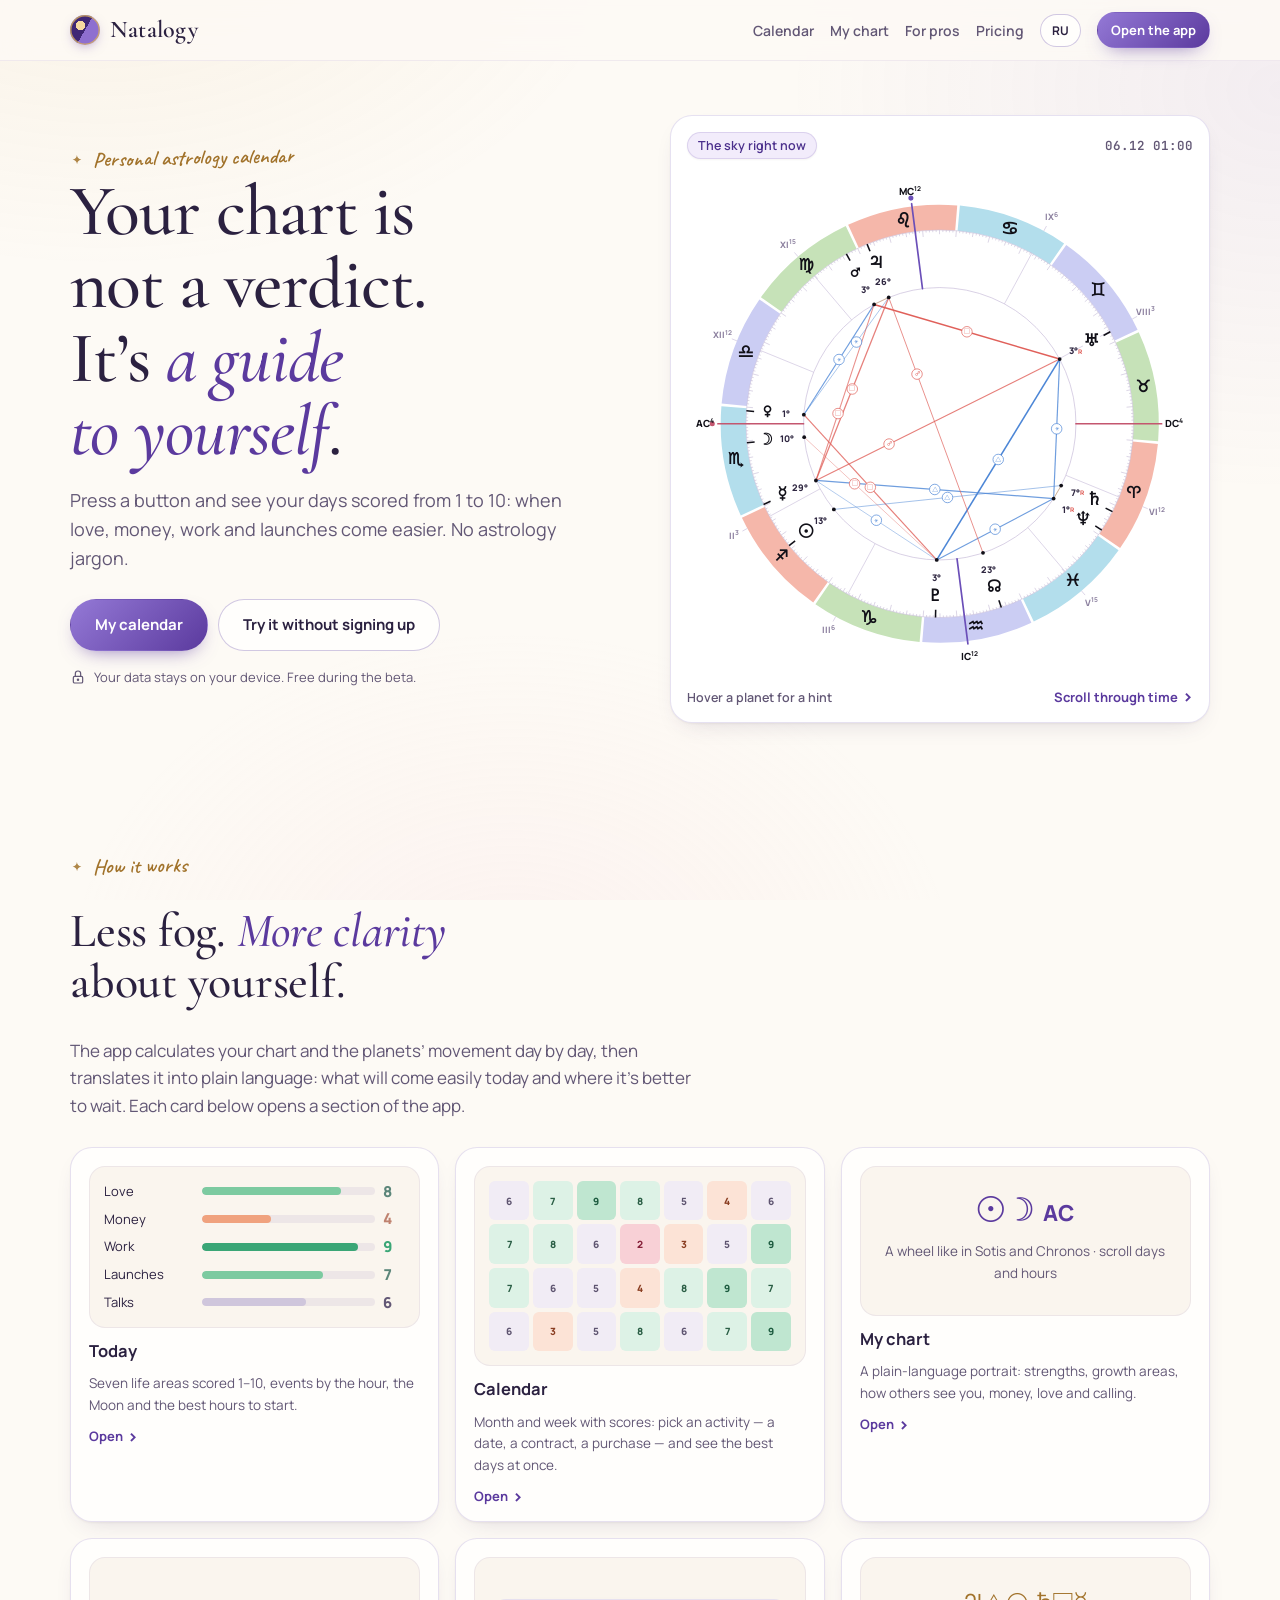
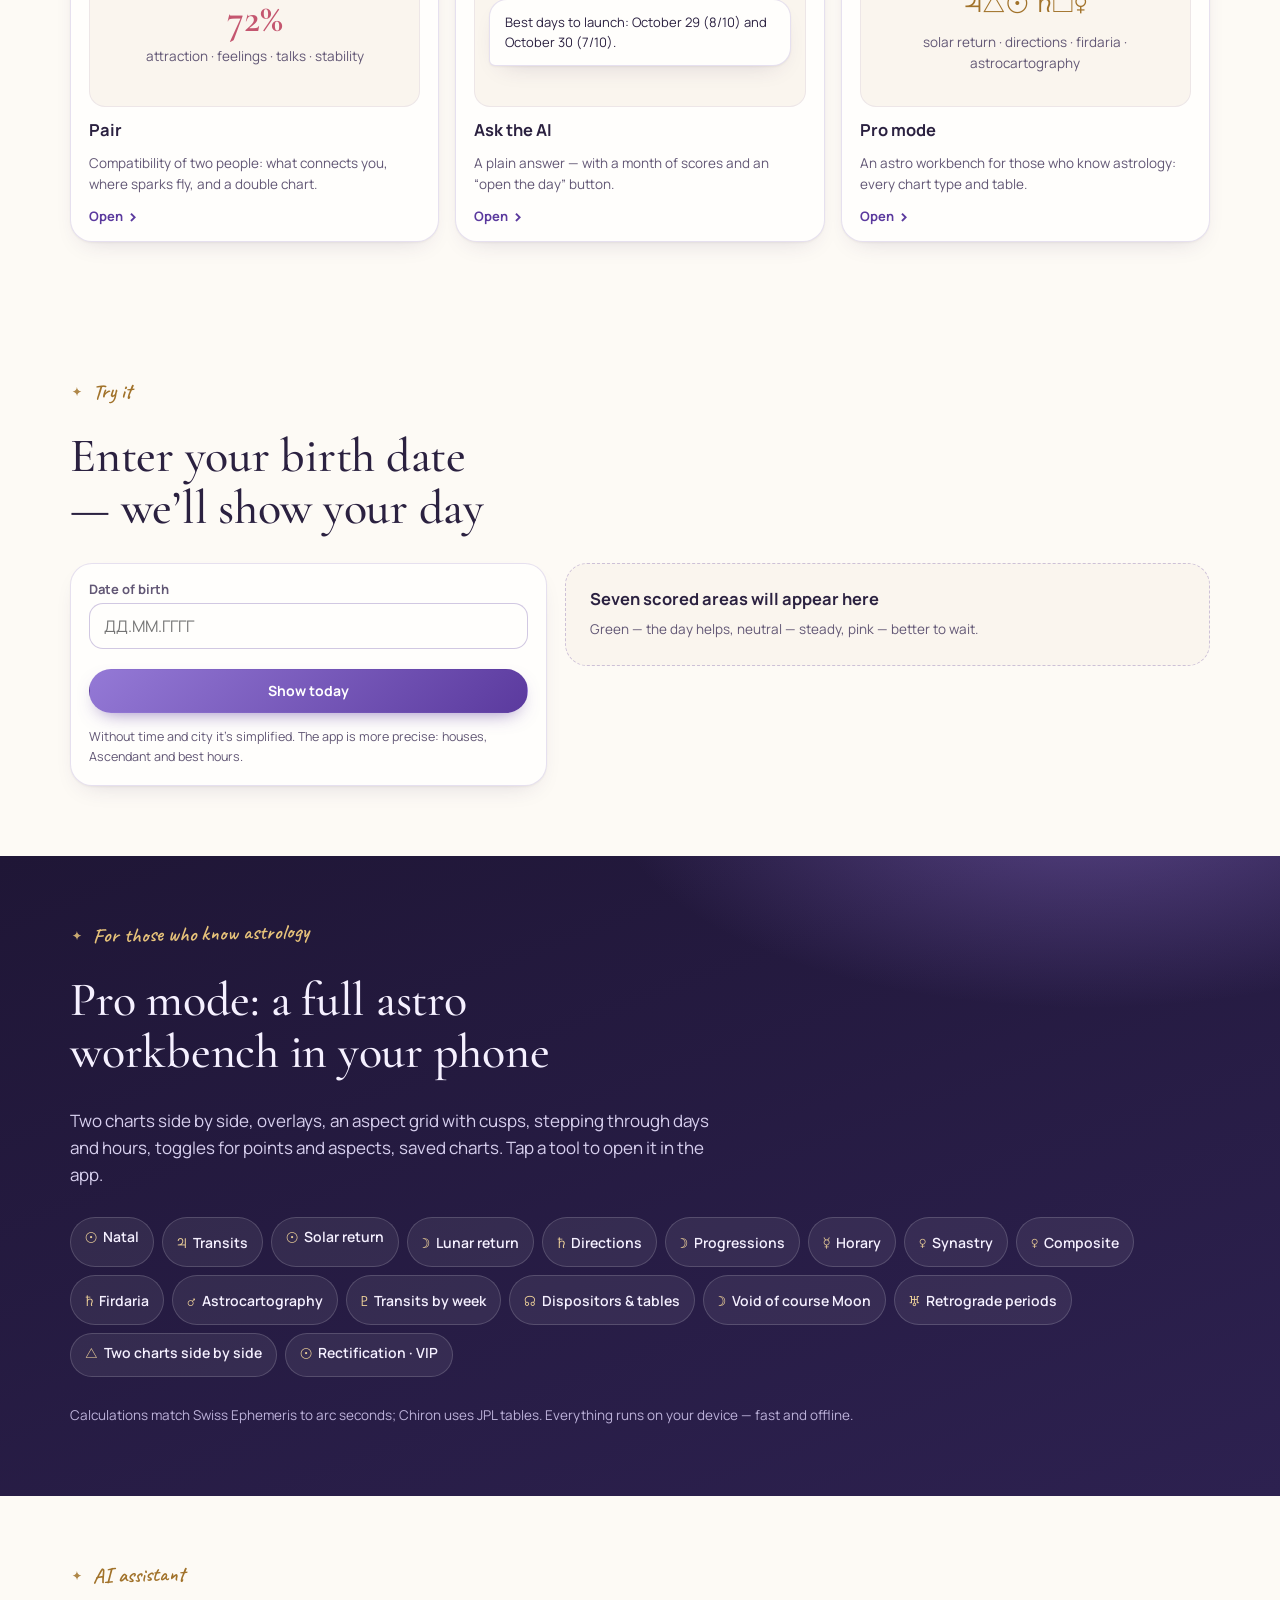
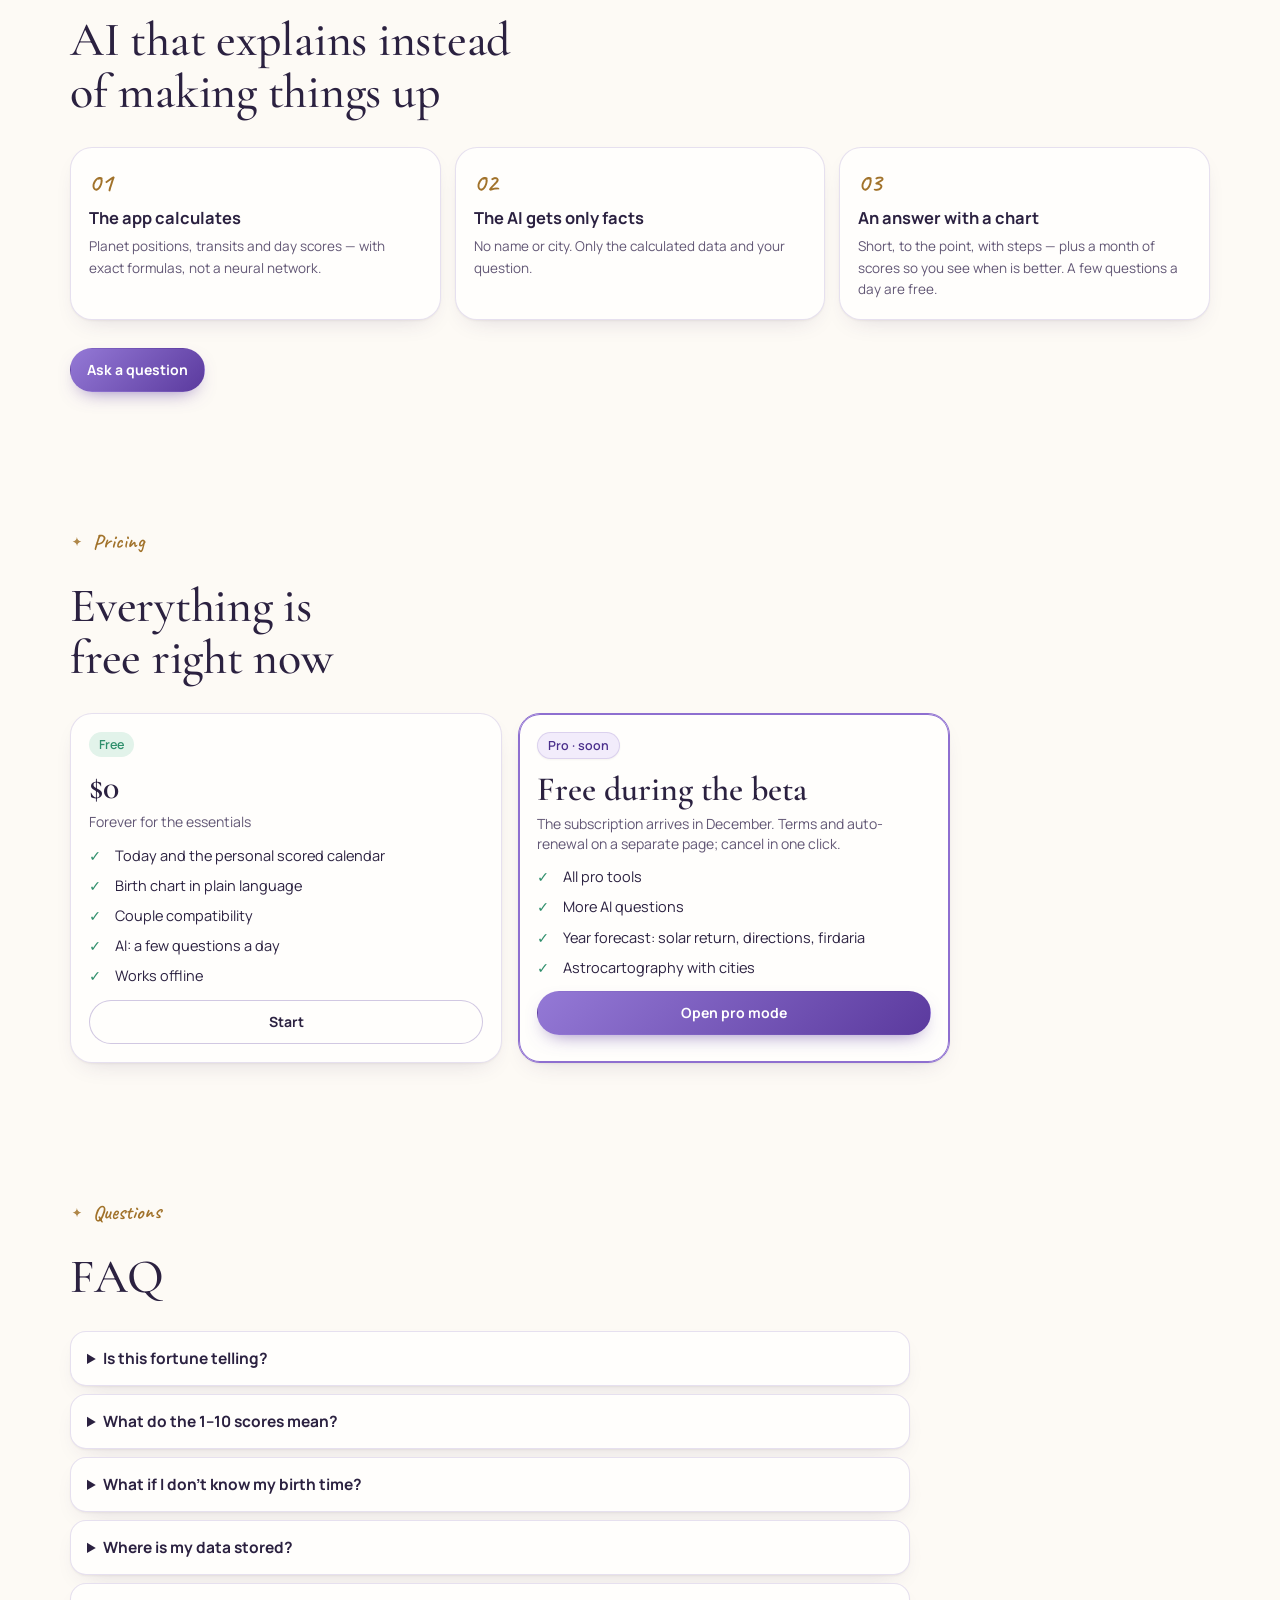
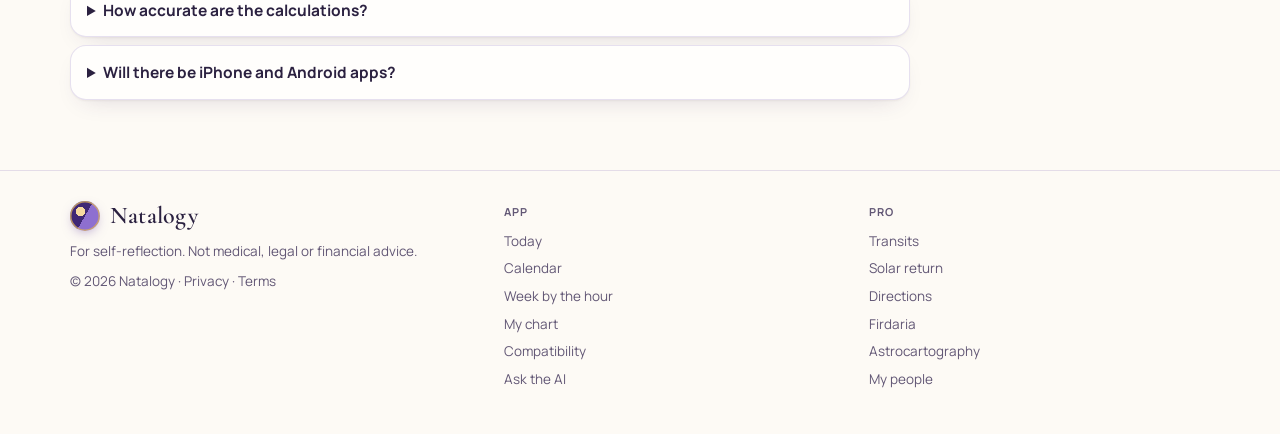
==== commit 0b85390b: "Два круга в наталке, машина времени (сек–годы, ввод цифрами, календарь), Транзиты с расшифровкой, фи" ====
--- a/index.html
+++ b/index.html
@@ -191,7 +191,7 @@
 <footer class="foot"><div class="lw cols">
   <div><a class="brand" href="./" style="color:var(--ink)"><span class="brand-mark" aria-hidden="true"></span>Natalogy</a><p style="margin-top:10px" data-i="foot.note">Для самопознания. Не медицинский, юридический или финансовый совет.</p><p style="margin-top:8px">© 2026 Natalogy · <a href="privacy.html" data-i="privacy">Конфиденциальность</a> · <a href="terms.html" data-i="terms">Условия</a></p></div>
   <div><span class="label" data-i="foot.lk">Кабинет</span><ul><li><a href="app.html#today" data-i="l.today">Сегодня</a></li><li><a href="app.html#calendar" data-i="l.cal">Календарь</a></li><li><a href="app.html#calendar?v=week" data-i="l.week">Неделя по часам</a></li><li><a href="app.html#chart" data-i="l.chart">Моя карта</a></li><li><a href="app.html#pair" data-i="l.pair">Совместимость</a></li><li><a href="app.html#ask" data-i="l.ask">Спросить ИИ</a></li></ul></div>
-  <div><span class="label" data-i="foot.pro">Профи</span><ul><li><a href="app.html#pro?type=transit" data-i="l.tr">Транзиты</a></li><li><a href="app.html#pro?type=solar" data-i="l.sol">Соляр</a></li><li><a href="app.html#pro?tab=directions" data-i="l.dir">Дирекции</a></li><li><a href="app.html#pro?tab=firdaria" data-i="l.fird">Фирдарии</a></li><li><a href="app.html#pro?tab=acg" data-i="l.acg">Астрокартография</a></li><li><a href="app.html#people" data-i="l.people">Мои люди</a></li></ul></div>
+  <div><span class="label" data-i="foot.pro">Профи</span><ul><li><a href="app.html#pro?type=transit" data-i="l.tr">Транзиты</a></li><li><a href="app.html#pro?type=solar" data-i="l.sol">Соляр</a></li><li><a href="app.html#pro?type=directions" data-i="l.dir">Дирекции</a></li><li><a href="app.html#pro?tab=firdaria" data-i="l.fird">Фирдарии</a></li><li><a href="app.html#pro?tab=acg" data-i="l.acg">Астрокартография</a></li><li><a href="app.html#people" data-i="l.people">Мои люди</a></li></ul></div>
 </div></footer>
 
 <script src="js/vendor/astronomy.browser.min.js"></script>
@@ -267,7 +267,7 @@
   document.getElementById('miniSph').innerHTML = Object.entries(demoPts).map(([k, p]) => `<div><span>${TX.SPH[k].name}</span>${UI.pbar({ pts: p, level: lvOf(p) })}${UI.ptsBadge({ pts: p, level: lvOf(p) }, true)}</div>`).join('');
   const seq = [6, 7, 9, 8, 5, 4, 6, 7, 8, 6, 2, 3, 5, 9, 7, 6, 5, 4, 8, 9, 7, 6, 3, 5, 8, 6, 7, 9];
   document.getElementById('miniCal').innerHTML = seq.map((p) => `<i class="f-${UI.lvCls(lvOf(p))}">${p}</i>`).join('');
-  const TOOLS = [['☉', 'Натал', 'Natal', 'pro?type=natal'], ['♃', 'Транзиты', 'Transits', 'pro?type=transit'], ['☉', 'Соляр', 'Solar return', 'pro?type=solar'], ['☽', 'Лунар', 'Lunar return', 'pro?type=lunar'], ['♄', 'Дирекции', 'Directions', 'pro?tab=directions'], ['☽', 'Прогрессии', 'Progressions', 'pro?type=progressions'], ['☿', 'Хорар', 'Horary', 'pro?type=horary'], ['♀', 'Синастрия', 'Synastry', 'pro?type=synastry'], ['♀', 'Композит', 'Composite', 'pro?type=composite'], ['♄', 'Фирдарии', 'Firdaria', 'pro?tab=firdaria'], ['♂', 'Астрокартография', 'Astrocartography', 'pro?tab=acg'], ['♇', 'Динамика транзитов', 'Transit dynamics', 'pro?tab=dynamics'], ['☊', 'Диспозиторы и таблицы', 'Dispositors & tables', 'pro?tab=tables'], ['☽', 'Луна без курса', 'Void of course Moon', 'pro?tab=moon'], ['♅', 'Ретроградные периоды', 'Retrograde periods', 'pro?tab=retro'], ['△', 'Две карты рядом', 'Two charts side by side', 'pro?tab=split'], ['☉', 'Ректификация', 'Rectification', 'pro?tab=rect']];
+  const TOOLS = [['☉', 'Натал', 'Natal', 'pro?type=natal'], ['♃', 'Транзиты', 'Transits', 'pro?type=transit'], ['☉', 'Соляр', 'Solar return', 'pro?type=solar'], ['☽', 'Лунар', 'Lunar return', 'pro?type=lunar'], ['♄', 'Дирекции', 'Directions', 'pro?type=directions'], ['☽', 'Прогрессии', 'Progressions', 'pro?type=progressions'], ['☿', 'Хорар', 'Horary', 'pro?type=horary'], ['♀', 'Синастрия', 'Synastry', 'pro?type=synastry'], ['♀', 'Композит', 'Composite', 'pro?type=composite'], ['♄', 'Фирдарии', 'Firdaria', 'pro?tab=firdaria'], ['♂', 'Астрокартография', 'Astrocartography', 'pro?tab=acg'], ['♇', 'Транзиты по неделям', 'Transits by week', 'pro?tab=dynamics'], ['☊', 'Диспозиторы и таблицы', 'Dispositors & tables', 'pro?tab=tables'], ['☽', 'Луна без курса', 'Void of course Moon', 'pro?tab=moon'], ['♅', 'Ретроградные периоды', 'Retrograde periods', 'pro?tab=retro'], ['△', 'Две карты рядом', 'Two charts side by side', 'pro?tab=split'], ['☉', 'Ректификация · VIP', 'Rectification · VIP', 'rectify']];
   document.getElementById('tools').innerHTML = TOOLS.map(([g, r, e, h]) => `<a href="app.html#${h}"><b>${g}︎</b>${lang === 'en' ? e : r}</a>`).join('');
   // демо
   const dd = document.getElementById('dd');
--- a/css/app.css
+++ b/css/app.css
@@ -29,7 +29,8 @@
   --f-glyph:"Noto Sans Symbols 2","Noto Sans Symbols","Segoe UI Symbol","Apple Symbols",sans-serif;
   /* колесо: бумага (Sotis/Chronos) */
   --w-paper:#FFFFFF; --w-inner:#FFFFFF; --w-line:#E4DCEC; --w-line2:#C9BEDA; --w-tick:#B7AACB; --w-muted:#8C809F; --w-angle:#C4566F; --w-angle2:#6B4FB8;
-  --w-planet:#2B2140; --w-plbg:#FFFFFF; --w-planet2:#6B3FB8; --w-plbg2:#F3EDFC; --w-deg:#6E6382;
+  --w-planet:#2B2140; --w-plbg:#FFFFFF; --w-planet2:#6B3FB8; --w-plbg2:#EEE6FA; --w-deg:#2E2640; --w-deg2:#4B2F8C;
+  --w-ink:#111018; --w-sign:#111018; --w-ring2:#F7F2FD; --w-ring-line:#9C8CC0;
   --w-fire:#F5B7AA; --w-earth:#C6E2B8; --w-air:#CBCDF3; --w-water:#B3DEEC;
   --w-fire-g:#A8402F; --w-earth-g:#3E6E2E; --w-air-g:#4F48A8; --w-water-g:#226F8C;
   --w-soft:#4C86D6; --w-hard:#E0605A; --w-conj:#C08A2E; --w-minor:#9A86D8; --w-asp-bg:#FFFFFF;
@@ -53,7 +54,7 @@
     --tip-bg:#F5F0FF; --tip-fg:#1C1530;
     --shadow:0 12px 30px -14px rgba(0,0,0,.65); --shadow-lg:0 30px 70px -25px rgba(0,0,0,.75); --glow:0 0 0 4px rgba(180,154,240,.25);
     --w-paper:#18122A; --w-inner:#140F24; --w-line:#4A3F6E; --w-line2:#6E6299; --w-tick:#8D82B5; --w-muted:#C9C0E6; --w-angle:#FF8FA8; --w-angle2:#C6B0FF;
-    --w-planet:#FFFFFF; --w-plbg:#231B3D; --w-planet2:#E2C9FF; --w-plbg2:#3A2A5E; --w-deg:#DCD3F5;
+    --w-planet:#FFFFFF; --w-plbg:#231B3D; --w-planet2:#E2C9FF; --w-plbg2:#3A2A5E; --w-deg:#EEE8FF; --w-deg2:#E2C9FF; --w-ink:#FFFFFF; --w-sign:#FFFFFF; --w-ring2:#211A38; --w-ring-line:#8C7FC0;
     --w-fire:#7A3A3A; --w-earth:#355437; --w-air:#3E3F7E; --w-water:#245466;
     --w-fire-g:#FFC2B5; --w-earth-g:#CBEFB9; --w-air-g:#D6D8FF; --w-water-g:#B9ECFF;
     --w-soft:#7FB8FF; --w-hard:#FF8A80; --w-conj:#F5C76E; --w-minor:#C2B0FF; --w-asp-bg:#140F24; --moon-lit:#F3E3B8; --moon-dark:#3A2D5C; --moon-ring:rgba(230,194,122,.55);
@@ -76,7 +77,7 @@
   --tip-bg:#F5F0FF; --tip-fg:#1C1530;
   --shadow:0 12px 30px -14px rgba(0,0,0,.65); --shadow-lg:0 30px 70px -25px rgba(0,0,0,.75); --glow:0 0 0 4px rgba(180,154,240,.25);
   --w-paper:#18122A; --w-inner:#140F24; --w-line:#4A3F6E; --w-line2:#6E6299; --w-tick:#8D82B5; --w-muted:#C9C0E6; --w-angle:#FF8FA8; --w-angle2:#C6B0FF;
-  --w-planet:#FFFFFF; --w-plbg:#231B3D; --w-planet2:#E2C9FF; --w-plbg2:#3A2A5E; --w-deg:#DCD3F5;
+  --w-planet:#FFFFFF; --w-plbg:#231B3D; --w-planet2:#E2C9FF; --w-plbg2:#3A2A5E; --w-deg:#EEE8FF; --w-deg2:#E2C9FF; --w-ink:#FFFFFF; --w-sign:#FFFFFF; --w-ring2:#211A38; --w-ring-line:#8C7FC0;
   --w-fire:#7A3A3A; --w-earth:#355437; --w-air:#3E3F7E; --w-water:#245466;
   --w-fire-g:#FFC2B5; --w-earth-g:#CBEFB9; --w-air-g:#D6D8FF; --w-water-g:#B9ECFF;
   --w-soft:#7FB8FF; --w-hard:#FF8A80; --w-conj:#F5C76E; --w-minor:#C2B0FF; --w-asp-bg:#140F24; --moon-lit:#F3E3B8; --moon-dark:#3A2D5C; --moon-ring:rgba(230,194,122,.55);
@@ -510,23 +511,63 @@
 .wheel-legend{display:flex;flex-wrap:wrap;gap:10px 14px;font-size:12px;color:var(--muted);align-items:center;justify-content:center}
 .wheel-legend span{display:inline-flex;gap:6px;align-items:center}
 .wheel-legend i{width:18px;height:3px;border-radius:2px;display:inline-block}
-/* перемотка времени (как в Chronos) */
-.timebar{display:flex;flex-wrap:wrap;gap:8px;align-items:center;justify-content:center;padding:10px;border-radius:16px;background:var(--surface-2);border:1px solid var(--line-soft)}
-.timebar .tb-f{display:flex;gap:6px;align-items:center}
-.timebar input[type=date],.timebar input[type=time]{appearance:none;border:1px solid var(--line-strong);background:var(--surface);color:var(--ink);font:600 14px var(--f-mono);padding:8px 10px;border-radius:10px;min-height:38px}
-.timebar input[type=date]{width:150px} .timebar input[type=time]{width:112px}
-.timebar input[type=date]:focus,.timebar input[type=time]:focus{outline:none;border-color:var(--lav);box-shadow:var(--glow)}
-.timebar .tb-steps{display:inline-flex;border:1px solid var(--line-strong);border-radius:999px;overflow:hidden;background:var(--surface)}
-.timebar .tb-steps button{appearance:none;border:0;background:transparent;padding:8px 10px;font:700 12.5px var(--f-ui);cursor:pointer;color:var(--ink);min-width:44px;min-height:36px}
-.timebar .tb-steps button + button{border-left:1px solid var(--line-soft)}
-.timebar .tb-steps button:hover{background:var(--lav-soft);color:var(--lav-ink)}
+/* перемотка времени (как в Chronos/Sotis): дата и время печатаются цифрами, шаг ‹ единица ›, ползунки */
+.timebar{display:grid;gap:10px;padding:12px;border-radius:16px;background:var(--surface-2);border:1px solid var(--line-soft)}
+.tb-main{display:flex;flex-wrap:wrap;gap:8px 10px;align-items:center;justify-content:center}
+.tb-dt{display:flex;gap:6px;align-items:center}
+.tb-fld{position:relative;display:inline-flex}
+.tb-in{appearance:none;border:1px solid var(--line-strong);background:var(--surface);color:var(--ink);font:600 15px/1 var(--f-mono);padding:9px 10px;border-radius:10px;min-height:40px;letter-spacing:.02em;cursor:ns-resize}
+.tb-in:focus{outline:none;border-color:var(--lav);box-shadow:var(--glow);cursor:text}
+.tb-in.bad{border-color:var(--rose);box-shadow:0 0 0 3px var(--rose-soft)}
+.tb-date{width:154px;padding-right:42px} .tb-time{width:116px}
+.tb-cal{position:absolute;right:3px;top:3px;bottom:3px;width:34px;border:0;border-radius:8px;background:var(--lav-soft);color:var(--lav-strong);cursor:pointer;display:grid;place-items:center}
+.tb-cal:hover{background:var(--lav);color:#fff}
+.tb-step{display:inline-flex;align-items:center;gap:4px;border:1px solid var(--line-strong);border-radius:999px;background:var(--surface);padding:3px}
+.tb-arrow{appearance:none;border:0;width:36px;height:34px;border-radius:999px;background:var(--lav-soft);color:var(--lav-strong);cursor:pointer;display:grid;place-items:center;touch-action:manipulation;user-select:none}
+.tb-arrow:hover{background:var(--lav);color:#fff}
+.tb-units{display:inline-flex;gap:1px}
+.tb-units button{appearance:none;border:0;background:transparent;padding:7px 8px;border-radius:999px;font:700 12.5px var(--f-ui);color:var(--muted);cursor:pointer;min-height:32px}
+.tb-units button:hover{color:var(--ink);background:var(--surface-2)}
+.tb-units button[aria-pressed="true"]{background:var(--ink);color:var(--surface)}
+.tb-acts{display:inline-flex;gap:6px;flex-wrap:wrap}
 .timebar .tb-play[aria-pressed="true"]{background:var(--lav);color:#fff;border-color:var(--lav)}
-.timebar .tb-unit{font:700 12px var(--f-ui);color:var(--muted)}
-.tb-sl{flex-basis:100%;display:grid;grid-template-columns:repeat(2,minmax(0,1fr));gap:8px 20px;padding:4px 6px 0}
-@media (max-width:640px){.tb-sl{grid-template-columns:1fr}}
-.tb-sl label{display:grid;grid-template-columns:44px minmax(0,1fr) 62px;gap:10px;align-items:center;font:700 12px var(--f-ui);color:var(--muted)}
+.tb-sl{display:grid;grid-template-columns:repeat(auto-fit,minmax(230px,1fr));gap:6px 22px;padding:2px 4px 0}
+.tb-sl label{display:grid;grid-template-columns:62px minmax(0,1fr) 58px;gap:10px;align-items:center;font:700 12px var(--f-ui);color:var(--muted)}
 .tb-sl input[type=range]{width:100%;min-width:0;accent-color:var(--lav-strong);cursor:pointer;height:24px;margin:0;background:transparent}
-.tb-sl output{font:600 12.5px var(--f-mono);color:var(--ink);text-align:right}
+.tb-sl output{font:600 12.5px var(--f-mono);color:var(--ink);text-align:right;white-space:nowrap}
+@media (max-width:560px){.tb-units button{padding:7px 6px;font-size:12px}.tb-date{width:148px}.tb-time{width:108px}.tb-sl{grid-template-columns:1fr}}
+/* календарь-всплывашка */
+.calpop{position:fixed;z-index:90;width:304px;background:var(--surface);border:1px solid var(--line-strong);border-radius:16px;box-shadow:var(--shadow-lg);padding:10px;display:grid;gap:8px}
+.cp-head{display:grid;grid-template-columns:36px minmax(0,1fr) 82px 36px;gap:6px;align-items:center}
+.cp-head .iconbtn{width:36px;height:36px}
+.cp-head .select,.cp-head .input{min-height:36px;padding:6px 8px;font-size:14px;border-radius:10px}
+.cp-head .select{padding-right:26px}
+.cp-grid{display:grid;grid-template-columns:repeat(7,1fr);gap:3px;text-align:center}
+.cp-grid b{font:700 11px var(--f-ui);color:var(--faint);padding:4px 0}
+.cp-grid button{appearance:none;border:1px solid transparent;background:transparent;border-radius:9px;height:34px;font:600 13.5px var(--f-ui);color:var(--ink);cursor:pointer}
+.cp-grid button:hover{background:var(--lav-soft)}
+.cp-grid button.td{border-color:var(--lav)}
+.cp-grid button.sel{background:var(--lav-strong);color:#fff}
+.cp-foot{display:flex;gap:8px;align-items:center;justify-content:space-between}
+/* поле даты с кнопкой календаря */
+.dfield{position:relative;display:block}
+.dfield .input{padding-right:46px;width:100%}
+.dcal{position:absolute;right:5px;top:5px;bottom:5px;width:36px;border:0;border-radius:10px;background:var(--lav-soft);color:var(--lav-strong);cursor:pointer;display:grid;place-items:center}
+.dcal:hover{background:var(--lav);color:#fff}
+/* лента со стрелками (вкладки профи, дни) */
+.hs{position:relative;display:grid;grid-template-columns:auto minmax(0,1fr) auto;align-items:center;gap:6px}
+.hs-track{overflow-x:auto;scrollbar-width:none;-webkit-overflow-scrolling:touch;overscroll-behavior-x:contain;min-width:0}
+.hs-track::-webkit-scrollbar{display:none}
+.hs.fl .hs-track{-webkit-mask-image:linear-gradient(90deg,transparent 0,#000 28px);mask-image:linear-gradient(90deg,transparent 0,#000 28px)}
+.hs.fr .hs-track{-webkit-mask-image:linear-gradient(90deg,#000 calc(100% - 28px),transparent 100%);mask-image:linear-gradient(90deg,#000 calc(100% - 28px),transparent 100%)}
+.hs.fl.fr .hs-track{-webkit-mask-image:linear-gradient(90deg,transparent 0,#000 28px,#000 calc(100% - 28px),transparent 100%);mask-image:linear-gradient(90deg,transparent 0,#000 28px,#000 calc(100% - 28px),transparent 100%)}
+.hs-track.dragging{cursor:grabbing;user-select:none}
+.hs-track.dragging *{pointer-events:none}
+.hs-btn{appearance:none;width:36px;height:36px;border-radius:50%;border:1px solid var(--line);background:var(--surface);color:var(--ink);display:grid;place-items:center;cursor:pointer;box-shadow:var(--shadow);transition:opacity .15s,background .15s}
+.hs-btn:hover:not(:disabled){background:var(--lav);color:#fff;border-color:var(--lav)}
+.hs-btn:disabled{opacity:.25;cursor:default;box-shadow:none}
+.hs.noov .hs-btn{display:none}
+.hs-track .chips{flex-wrap:nowrap;width:max-content;padding:3px 2px}
 .rect-banner{display:flex;gap:10px;align-items:center;flex-wrap:wrap;padding:10px 12px;border-radius:14px;background:var(--gold-soft);font-size:13.5px}
 /* позиции справа (как список в Sotis) */
 .poslist{display:grid;gap:0;font-size:13.5px}
@@ -630,7 +671,7 @@
 .tg[aria-pressed="true"]{background:var(--lav-soft);color:var(--lav-ink);border-color:var(--lav)}
 .tg.t{font:700 12px var(--f-ui)}
 .acg-map{position:relative;width:100%;border-radius:var(--r);overflow:hidden;background:#0F1736}
-.acg-map svg{display:block;width:100%;height:auto}
+.acg-map > svg{display:block;width:100%;height:auto}
 .firdar{display:grid;gap:6px}
 .fd{display:grid;grid-template-columns:120px minmax(0,1fr);gap:10px;align-items:center;font-size:13.5px}
 .fd-bar{position:relative;height:22px;border-radius:8px;background:var(--line-soft);overflow:hidden}
@@ -651,7 +692,7 @@
 .conj svg{width:180px;height:180px}
 @media (prefers-reduced-motion: reduce){*{animation:none!important;transition:none!important}}
 a.more{text-decoration:none}
-@media (max-width:560px){.wheel-card{padding:8px;border-radius:18px}.pos{padding:5px 2px}.timebar{padding:8px;gap:6px}.timebar input[type=date]{width:140px}.timebar input[type=time]{width:100px}}
+@media (max-width:560px){.wheel-card{padding:8px;border-radius:18px}.pos{padding:5px 2px}.timebar{padding:8px;gap:8px}}
 /* ректификация */
 .revs{display:grid;gap:8px}
 .rev{display:grid;grid-template-columns:150px 136px minmax(150px,1.1fr) 132px minmax(120px,1fr) 40px;gap:8px;align-items:center}
@@ -664,3 +705,163 @@
 .rc.sel{border-color:var(--lav-strong);box-shadow:0 0 0 2px var(--lav-strong)}
 .rc .rc-t{font:600 30px/1 var(--f-display)}
 .pro-panel > .card > .row h3{font:600 20px/1.1 var(--f-display)}
+
+/* ---------- 3-я волна (12.10.2026): два круга, машина времени, VIP, фирдарии, обычная карта ---------- */
+:root{--dyn-up:#2A9D62;--dyn-down:#DB3D57;--dyn-up-bg:rgba(42,157,98,.07);--dyn-down-bg:rgba(219,61,87,.07);--vip:#B8860B;--vip-2:#E9C46A;--vip-ink:#5A3E00}
+:root[data-theme="dark"]{--dyn-up:#45D38F;--dyn-down:#FF6F86;--dyn-up-bg:rgba(69,211,143,.08);--dyn-down-bg:rgba(255,111,134,.08);--vip:#F2C14E;--vip-2:#FFE08A;--vip-ink:#2A1C00}
+@media (prefers-color-scheme: dark){:root:not([data-theme="light"]){--dyn-up:#45D38F;--dyn-down:#FF6F86;--dyn-up-bg:rgba(69,211,143,.08);--dyn-down-bg:rgba(255,111,134,.08);--vip:#F2C14E;--vip-2:#FFE08A;--vip-ink:#2A1C00}}
+/* подпись кругов */
+.ring-key{display:inline-flex;align-items:center;gap:6px;font:600 12px var(--f-ui);color:var(--muted);flex-wrap:wrap}
+.ring-key i{width:14px;height:14px;border-radius:50%;display:inline-block;border:2px solid var(--w-ink);margin-left:6px}
+.ring-key i.rk-in{background:var(--w-paper)} .ring-key i.rk-out{background:var(--w-ring2);border-color:var(--w-planet2)}
+/* «Профи»: шапка карты, выделенные моменты (Начало соляра/лунара…) */
+.wc-top,.wc-body{align-content:start}
+.wc-top{padding-bottom:8px;box-shadow:none;border-bottom-left-radius:0;border-bottom-right-radius:0;border-bottom:0}
+.wc-body{border-top-left-radius:0;border-top-right-radius:0;border-top:0;margin-top:-12px;padding-top:4px}
+.pro-panel{gap:12px}
+.ph-title{min-width:0;display:grid}
+.ph-title h3{font:600 20px/1.15 var(--f-display);white-space:nowrap;overflow:hidden;text-overflow:ellipsis}
+.ph-title .tiny{white-space:nowrap;overflow:hidden;text-overflow:ellipsis}
+.moments{display:flex;flex-wrap:wrap;gap:8px}
+.moment{display:grid;gap:2px;padding:9px 13px;border-radius:14px;background:var(--surface-2);border:1px solid var(--line-soft);min-width:0}
+.moment .mo-l{font:800 11px/1.2 var(--f-ui);letter-spacing:.1em;text-transform:uppercase;color:var(--muted)}
+.moment .mo-d{font:700 17px/1.2 var(--f-mono);color:var(--ink);white-space:nowrap}
+.moment .mo-d span{color:var(--lav-strong)}
+.moment .mo-p{font-size:12px;color:var(--muted)}
+.moment.mo-key{background:linear-gradient(135deg,var(--gold-soft),color-mix(in srgb,var(--gold-soft) 40%,var(--surface)));border:1.5px solid var(--gold-2);box-shadow:0 6px 18px -12px rgba(161,114,42,.7)}
+.moment.mo-key .mo-l{color:var(--gold)}
+.moment.mo-key .mo-d{font-size:19px}
+.tb-more{border:1px dashed var(--line-strong);border-radius:14px;padding:8px 12px;background:var(--surface-2)}
+.tb-more > summary{cursor:pointer;font:700 13px var(--f-ui);color:var(--lav-ink);list-style:none;display:flex;gap:8px;align-items:center}
+.tb-more > summary::-webkit-details-marker{display:none}
+/* «Две карты»: колёса на одном уровне — общие строки сетки (subgrid) */
+.split{gap:14px;align-items:start}
+.split > [data-slot-host]{display:contents}
+.split .pro-panel{grid-row:span 5;display:grid;grid-template-rows:subgrid;gap:14px;align-content:start}
+.split .wc-body{margin-top:-14px}
+/* динамика рядом с колесом и строки транзитов */
+.spark{width:100%;height:auto;display:block;cursor:pointer}
+.spark .sp-d:hover rect:first-child{fill:var(--lav-soft)}
+.trlist{display:grid;gap:4px}
+.trrow{appearance:none;display:grid;grid-template-columns:64px minmax(0,1fr) auto;gap:8px;align-items:center;text-align:left;border:1px solid var(--line-soft);background:var(--surface);border-radius:12px;padding:7px 9px;cursor:pointer;color:var(--ink);font:inherit;border-left:4px solid var(--dot-0);transition:background .15s,border-color .15s}
+.trrow:hover{background:var(--lav-soft);border-color:var(--lav)}
+.trrow .g{font-size:16px;letter-spacing:1px}
+.trrow .dg{font:600 12px var(--f-mono);white-space:nowrap}
+.trrow.soft{border-left-color:var(--dyn-up)} .trrow.soft .g{color:var(--dyn-up)}
+.trrow.hard{border-left-color:var(--dyn-down)} .trrow.hard .g{color:var(--dyn-down)}
+.trrow.conj{border-left-color:var(--gold-2)} .trrow.conj .g{color:var(--gold)}
+.tr-tbl .tr-click{cursor:pointer;transition:background .12s}
+.tr-tbl .tr-click:hover td,.tr-tbl .tr-click:focus td{background:var(--lav-soft)}
+.tr-tbl .tr-click td:first-child{border-left:4px solid transparent}
+.tr-tbl .tr-click.soft td:first-child{border-left-color:var(--dyn-up)} .tr-tbl .tr-click.hard td:first-child{border-left-color:var(--dyn-down)} .tr-tbl .tr-click.conj td:first-child{border-left-color:var(--gold-2)}
+.tr-tbl .tr-click.soft .tr-gl{color:var(--dyn-up)} .tr-tbl .tr-click.hard .tr-gl{color:var(--dyn-down)} .tr-tbl .tr-click.conj .tr-gl{color:var(--gold)}
+.tr-tbl .tr-click.on td{font-weight:600}
+.tr-tbl .tr-more{color:var(--lav-strong);width:28px;vertical-align:middle}
+.tr-gl{font-size:16px}
+/* окно «что значит транзит» */
+.trx-head{display:grid;grid-template-columns:auto minmax(0,1fr);gap:14px;align-items:center}
+.trx-g{font:400 30px/1 var(--f-glyph);padding:12px 14px;border-radius:16px;background:var(--surface-2);border:1px solid var(--line);white-space:nowrap}
+.trx-g.soft{color:var(--dyn-up);background:var(--dyn-up-bg)} .trx-g.hard{color:var(--dyn-down);background:var(--dyn-down-bg)} .trx-g.conj{color:var(--gold);background:var(--gold-soft)}
+.trx-t{font:600 22px/1.15 var(--f-display)}
+.trx-sum{display:grid;gap:6px;padding:14px 16px;border-radius:16px;border:1.5px solid var(--line)}
+.trx-sum p{font-size:15px}
+.trx-sum.soft{background:var(--dyn-up-bg);border-color:color-mix(in srgb,var(--dyn-up) 45%,transparent)}
+.trx-sum.hard{background:var(--dyn-down-bg);border-color:color-mix(in srgb,var(--dyn-down) 45%,transparent)}
+.trx-sum.conj{background:var(--gold-soft);border-color:color-mix(in srgb,var(--gold-2) 55%,transparent)}
+.trx details > summary{cursor:pointer;font-weight:700}
+/* VIP: ректификация в меню и её страница */
+.vip-badge{display:inline-flex;align-items:center;font:800 10px/1 var(--f-ui);letter-spacing:.08em;padding:4px 7px;border-radius:999px;background:linear-gradient(135deg,var(--vip-2),var(--vip));color:var(--vip-ink);box-shadow:0 2px 8px -3px rgba(184,134,11,.8)}
+.vip-badge.lg{font-size:12px;padding:6px 11px}
+.nav a.nav-vip{position:relative;background:linear-gradient(135deg,color-mix(in srgb,var(--vip-2) 22%,transparent),transparent);border:1px solid color-mix(in srgb,var(--vip) 45%,transparent);color:var(--ink)}
+.nav a.nav-vip .ico{stroke:var(--vip)}
+.nav a.nav-vip .vip-badge{margin-left:auto}
+.nav a.nav-vip[aria-current="page"]{background:linear-gradient(135deg,color-mix(in srgb,var(--vip-2) 40%,var(--surface)),var(--surface));box-shadow:0 8px 22px -12px rgba(184,134,11,.7)}
+.btn.vip-btn{border-color:color-mix(in srgb,var(--vip) 60%,transparent);background:linear-gradient(135deg,color-mix(in srgb,var(--vip-2) 22%,var(--surface)),var(--surface))}
+.btn.vip-btn .ico{stroke:var(--vip)}
+.vip-hero{display:grid;grid-template-columns:auto minmax(0,1fr);gap:18px;align-items:start;padding:22px;border-radius:var(--r-lg);background:radial-gradient(600px 220px at 100% 0%,rgba(233,196,106,.28),transparent 70%),linear-gradient(160deg,var(--night),var(--night-2));color:var(--night-ink);border:1px solid color-mix(in srgb,var(--vip) 50%,transparent);box-shadow:0 18px 40px -24px rgba(184,134,11,.8)}
+.vip-hero h1{font-size:clamp(28px,4vw,40px)}
+.vip-hero p{color:var(--night-muted);max-width:70ch}
+.vip-hero .tag.gold{background:rgba(233,196,106,.16);color:#F6D98E}
+.vip-mark{width:64px;height:64px;border-radius:20px;display:grid;place-items:center;background:linear-gradient(135deg,var(--vip-2),var(--vip));color:#3A2600}
+.vip-mark .ico{stroke:#3A2600;width:34px;height:34px}
+.vip-paid{font:800 12px var(--f-ui);letter-spacing:.12em;text-transform:uppercase;color:#F6D98E}
+.vip-note{color:#F6D98E;opacity:.85}
+.vip-lock{justify-items:center;text-align:center}
+@media (max-width:560px){.vip-hero{grid-template-columns:1fr;padding:18px}.vip-mark{width:52px;height:52px}}
+/* фирдарии: раскрывающиеся периоды и подпериоды */
+.fd-bar{height:28px}
+.fd-bar i{font-size:14px;cursor:pointer;transition:filter .15s}
+.fd-bar i:hover{filter:brightness(1.12)}
+.fd-bar i.cur{box-shadow:inset 0 0 0 2.5px #fff,0 0 0 2px var(--ink);z-index:1}
+.fd-list{display:grid;gap:8px}
+.fd-per{border:1px solid var(--line);border-radius:16px;background:var(--surface);scroll-margin-top:130px;overflow:hidden}
+.fd-per.cur{border-color:var(--lav);box-shadow:0 0 0 1.5px var(--lav)}
+.fd-per > summary{list-style:none;display:grid;grid-template-columns:40px minmax(0,1fr) auto auto 22px;gap:12px;align-items:center;padding:10px 14px;cursor:pointer}
+.fd-per > summary::-webkit-details-marker{display:none}
+.fd-per > summary:hover{background:var(--lav-soft)}
+.fd-sw{width:40px;height:40px;border-radius:12px;display:grid;place-items:center;color:#fff;font:400 20px var(--f-glyph)}
+.fd-n{display:grid;min-width:0}
+.fd-n b{font-size:15px;line-height:1.3}
+.fd-n small,.fd-sn small{font-size:12.5px;color:var(--muted)}
+.fd-dt{white-space:nowrap}
+.fd-chev{color:var(--lav-strong);transition:transform .2s}
+.fd-per[open] .fd-chev{transform:rotate(180deg)}
+.fd-body{display:grid;gap:10px;padding:4px 14px 14px}
+.fd-body > p{font-size:14.5px}
+.fd-subs{display:grid;gap:5px}
+.fd-sub{border:1px solid var(--line-soft);border-radius:12px;background:var(--surface-2)}
+.fd-sub > summary{list-style:none;display:grid;grid-template-columns:62px minmax(0,1fr) auto auto;gap:10px;align-items:center;padding:8px 12px;cursor:pointer}
+.fd-sub > summary::-webkit-details-marker{display:none}
+.fd-sub > summary:hover{background:var(--lav-soft);border-radius:12px}
+.fd-sub.cur{border-color:var(--gold-2);background:var(--gold-soft)}
+.fd-gl{font-size:17px;color:var(--lav-strong)}
+.fd-sn{display:grid;min-width:0;font-weight:700;font-size:14px}
+.fd-sbody{padding:0 12px 12px 84px;display:grid;gap:6px;font-size:14px}
+.fd-now .fd-body{padding:0}
+.fd-now .fd-body > p{color:var(--night-ink)}
+.fd-now .muted,.fd-now .label{color:var(--night-muted)}
+.fd-now .fd-sub{background:rgba(255,255,255,.06);border-color:rgba(255,255,255,.14);color:var(--night-ink)}
+.fd-now .fd-sub.cur{background:rgba(233,196,106,.16);border-color:rgba(233,196,106,.6)}
+.fd-now .fd-sub > summary:hover{background:rgba(255,255,255,.08)}
+.fd-now .fd-gl{color:#F6D98E}
+.fd-now .fd-sn small{color:var(--night-muted)}
+.fd-now .tag.acc{background:rgba(255,255,255,.16);color:#fff}
+@media (max-width:640px){.fd-per > summary{grid-template-columns:36px minmax(0,1fr) 20px}.fd-per > summary .fd-dt,.fd-per > summary .tag{grid-column:2}.fd-sub > summary{grid-template-columns:52px minmax(0,1fr)}.fd-sub > summary .fd-dt,.fd-sub > summary .tag{grid-column:2}.fd-sbody{padding-left:12px}}
+/* астрокарта: обычная карта мира */
+.acg-map{height:clamp(360px,58vh,600px);background:var(--surface-2);border:1px solid var(--line);isolation:isolate;z-index:0}
+.acg-map > svg{height:100%;width:100%}
+.acg-map.leaflet-container{font-family:var(--f-ui);background:#AAD3DF}
+.acg-map.dark .leaflet-tile-pane{filter:invert(1) hue-rotate(180deg) brightness(.92) contrast(.88) saturate(.7)}
+.acg-map.dark.leaflet-container{background:#1b2230}
+.acg-loading{display:grid;place-items:center;height:100%;color:var(--muted);font-size:14px}
+.acg-lab span{display:inline-flex;align-items:baseline;gap:2px;padding:2px 6px 2px 5px;border-radius:999px;color:#fff;font:400 14px/1.2 var(--f-glyph);box-shadow:0 2px 6px rgba(0,0,0,.3);white-space:nowrap;cursor:pointer;transform:translate(-50%,-50%)}
+.acg-lab span small{font:800 9px var(--f-ui);letter-spacing:.04em}
+.acg-pt i{display:block;width:18px;height:18px;border-radius:50%;border:3px solid #fff;box-shadow:0 1px 6px rgba(0,0,0,.45)}
+.acg-pt.birth i{background:#E5A92E} .acg-pt.here i{background:#2F6FD6}
+.leaflet-tooltip.acg-tt{font:600 13px var(--f-ui)}
+.acg-style button{padding:7px 11px;font-size:12.5px}
+.tap-row{cursor:pointer;border-radius:10px;transition:background .12s}
+.tap-row:hover{background:var(--lav-soft)}
+/* «Сегодня»: лента дней-слайдер и список дней */
+.dslider{display:grid;gap:8px}
+.wstrip.dstrip{display:flex;gap:8px;width:max-content;padding:4px 2px 8px;grid-template-columns:none}
+.dstrip .ws{width:136px;flex:none}
+.dstrip .ws.today{border-color:var(--gold-2)}
+.dstrip .ws .ws-today{position:absolute;right:8px;bottom:8px;font:800 9.5px var(--f-ui);font-style:normal;color:var(--gold);text-transform:uppercase;letter-spacing:.06em}
+.dsl-range{display:grid;grid-template-columns:auto minmax(0,1fr) auto;gap:12px;align-items:center;padding:0 46px}
+.dsl-range input{width:100%;accent-color:var(--lav-strong);cursor:pointer;height:26px;margin:0}
+@media (max-width:640px){.dsl-range{padding:0 4px}.dstrip .ws{width:118px}.daynav{flex-wrap:wrap}}
+.dl-list{display:grid;gap:4px}
+.dl-week{font:800 11px var(--f-ui);letter-spacing:.1em;text-transform:uppercase;color:var(--muted);padding:10px 4px 2px}
+.dl-row{appearance:none;display:grid;grid-template-columns:64px auto minmax(0,1fr) auto;gap:12px;align-items:center;text-align:left;border:1px solid var(--line-soft);background:var(--surface);border-radius:12px;padding:8px 12px;cursor:pointer;color:var(--ink);font:inherit;border-left:4px solid var(--dot-0)}
+.dl-row:hover{background:var(--lav-soft)}
+.dl-row.l2{border-left-color:var(--dot-p2)} .dl-row.l1{border-left-color:var(--dot-p1)} .dl-row.lm1{border-left-color:var(--dot-m1)} .dl-row.lm2{border-left-color:var(--dot-m2)}
+.dl-row.sel{box-shadow:0 0 0 2px var(--lav-strong)}
+.dl-row.today .dl-d b{color:var(--gold)}
+.dl-d{display:grid;line-height:1.15} .dl-d b{font:700 15px var(--f-mono)} .dl-d small{font-size:12px;color:var(--muted)}
+.dl-t{display:grid;font:600 17px/1.15 var(--f-display)} .dl-t small{font:500 12px var(--f-ui);color:var(--muted)}
+
+[data-amean],[data-acities],[data-spark],[data-dyn="moments"]{min-width:0}
+@media (max-width:440px){.top-in{gap:6px;padding:10px 12px}.brand{font-size:21px;gap:8px}.brand-mark{width:26px;height:26px}.who{max-width:42vw;padding:4px 10px 4px 5px}.top .iconbtn{width:36px;height:36px}}
+.shell{grid-template-columns:minmax(0,1fr)}
+@media (min-width:980px){.shell{grid-template-columns:224px minmax(0,1fr)}}
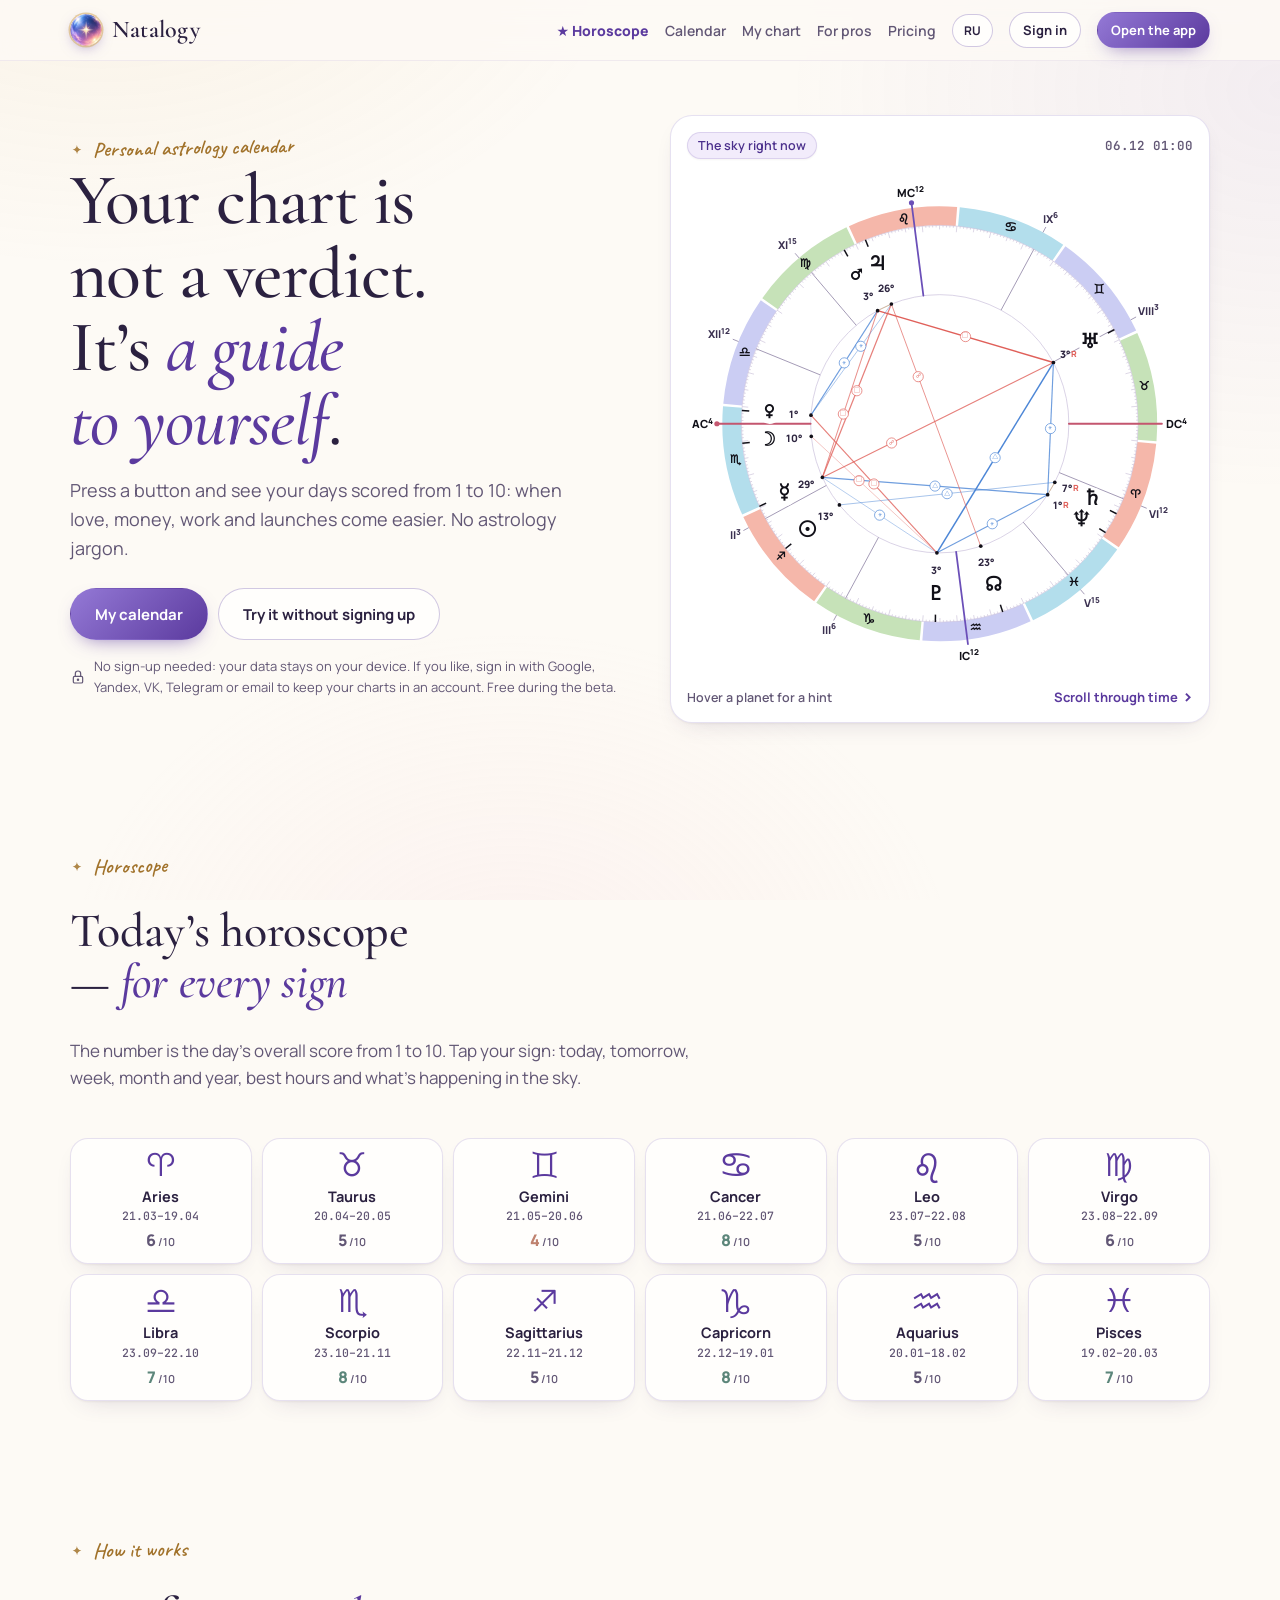
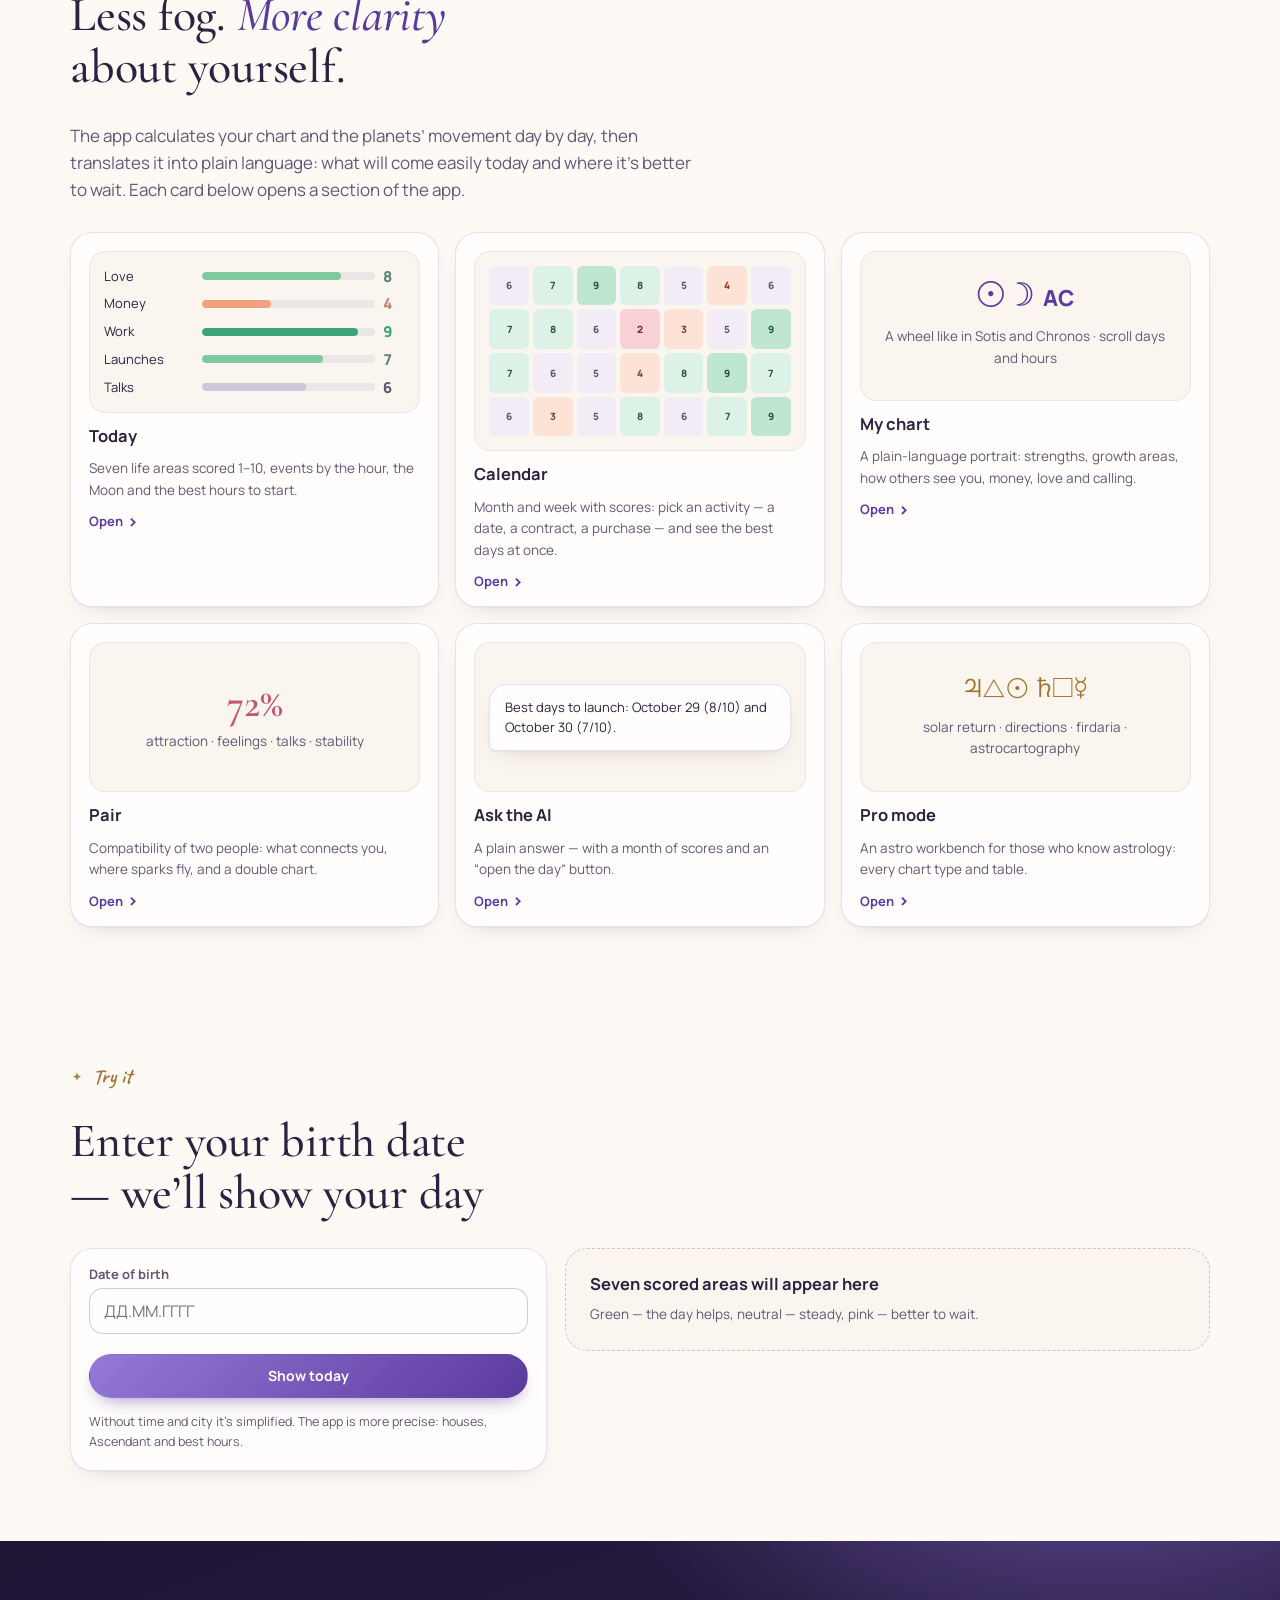
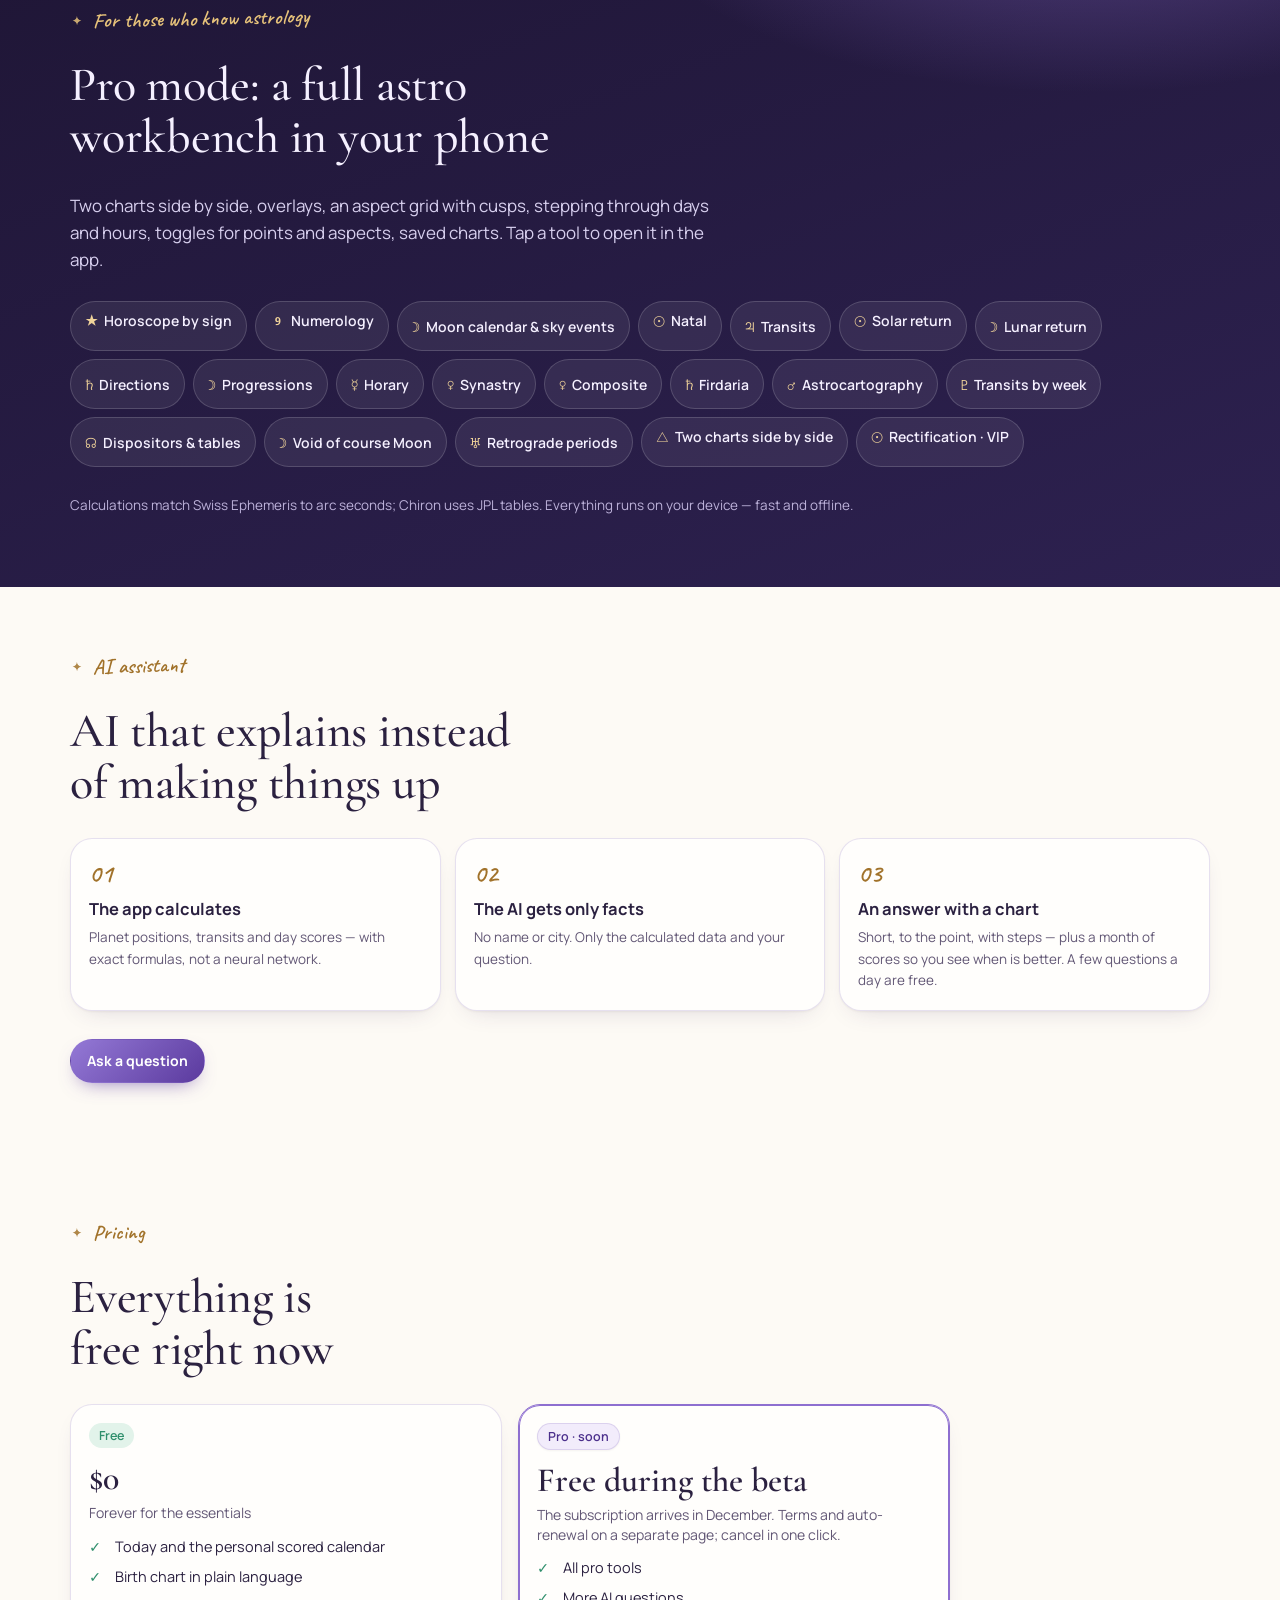
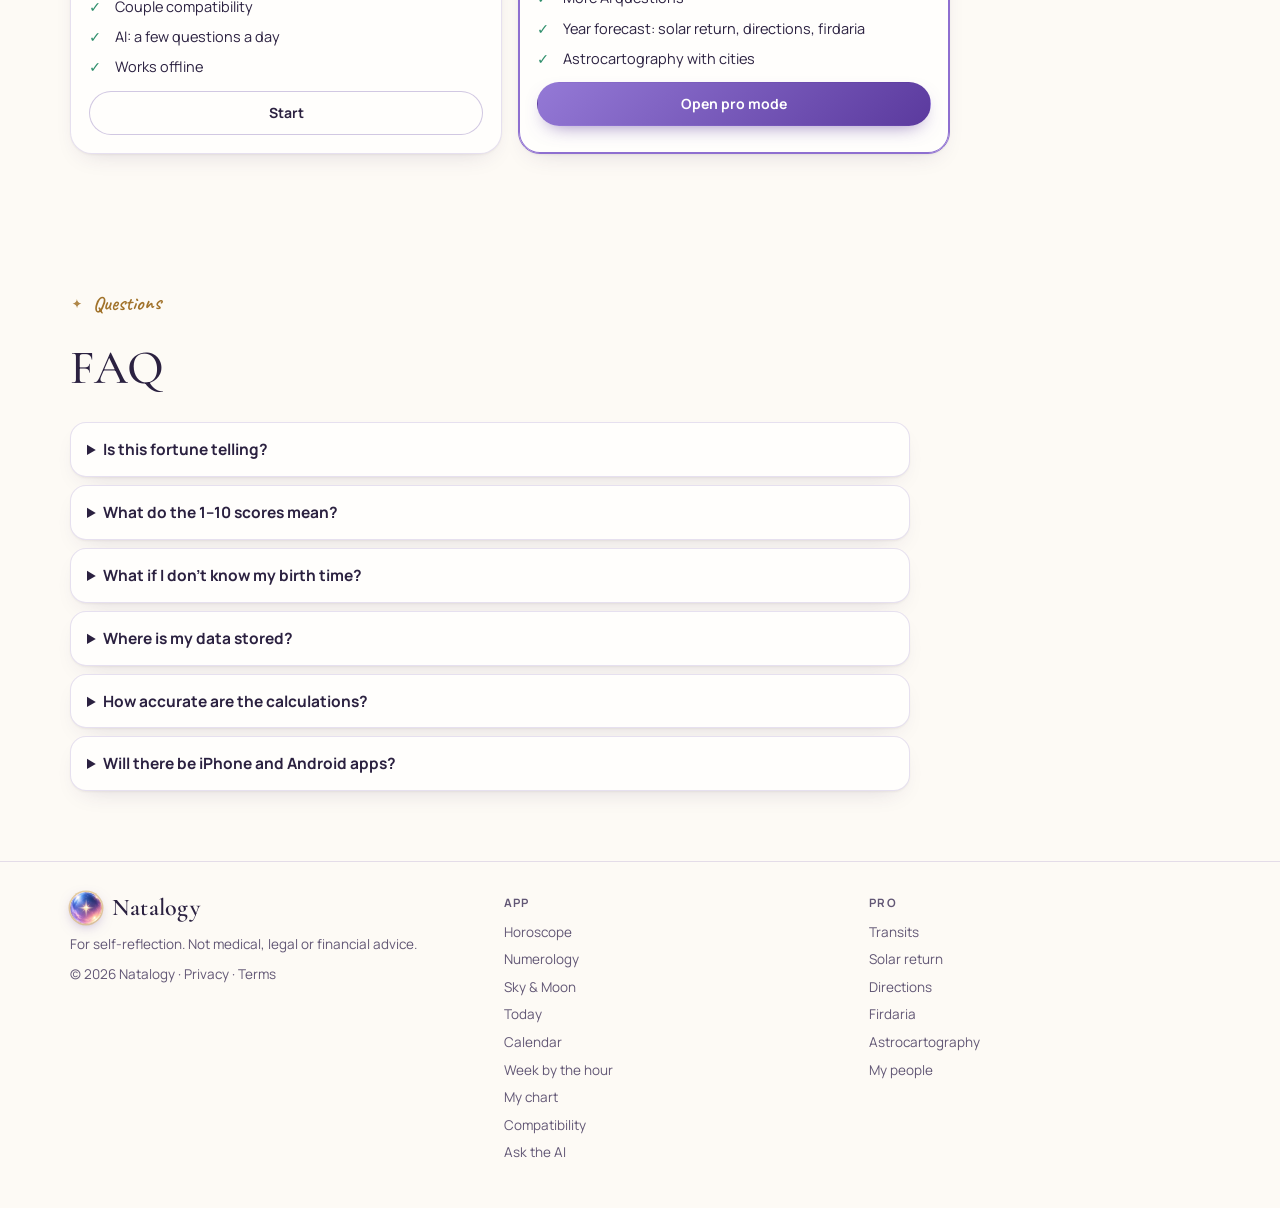
==== commit fe05a5e1: "Гороскоп, нумерология, небо и Луна, необязательный аккаунт (вход и облако), окна по центру, «думает»" ====
--- a/index.html
+++ b/index.html
@@ -9,9 +9,12 @@
 <meta property="og:title" content="Natalogy — твоя карта как инструкция к себе">
 <meta property="og:description" content="Нажми кнопку — и увидишь баллы своих дней: любовь, деньги, работа, запуски. Без астрологических терминов.">
 <meta property="og:type" content="website">
+<meta property="og:image" content="https://sneznyj.github.io/natalogy/assets/brand/og-1200x630.jpg">
 <meta name="theme-color" content="#FDFAF5">
 <link rel="manifest" href="manifest.webmanifest">
-<link rel="icon" href="assets/icons/icon.svg" type="image/svg+xml">
+<link rel="icon" href="assets/icons/favicon.ico" sizes="any">
+<link rel="icon" href="assets/icons/favicon-32.png" type="image/png" sizes="32x32">
+<link rel="icon" href="assets/icons/favicon-48.png" type="image/png" sizes="48x48">
 <link rel="apple-touch-icon" href="assets/icons/icon-180.png">
 <link rel="preconnect" href="https://fonts.googleapis.com">
 <link rel="preconnect" href="https://fonts.gstatic.com" crossorigin>
@@ -28,7 +31,21 @@
 .lnav a.lk{color:var(--muted);text-decoration:none;font:600 14px var(--f-ui)}
 .lnav a.lk:hover{color:var(--lav-strong)}
 .lnav .sp{flex:1}
-@media (max-width:860px){.lnav a.lk{display:none}}
+@media (max-width:860px){.lnav a.lk{display:none}.lnav a.lk.lk-hot{display:inline}}
+.lnav a.lk-hot{color:var(--lav-strong);font-weight:800}
+@media (max-width:560px){.lnav .login-lk{display:none}.lnav .langsw{display:none}}
+.horo-band .signs{display:grid;grid-template-columns:repeat(6,minmax(0,1fr));gap:10px;margin-top:18px}
+@media (max-width:900px){.horo-band .signs{grid-template-columns:repeat(4,minmax(0,1fr))}}
+@media (max-width:520px){.horo-band .signs{grid-template-columns:repeat(3,minmax(0,1fr));gap:6px}}
+.horo-band .sg{display:grid;justify-items:center;gap:4px;padding:14px 6px 12px;border-radius:18px;border:1px solid var(--line);background:var(--surface);text-decoration:none;color:var(--ink);box-shadow:var(--shadow);transition:transform .15s,border-color .15s}
+.horo-band .sg:hover{transform:translateY(-3px);border-color:var(--lav)}
+.horo-band .sg .g{font:400 32px/1 var(--f-glyph);color:var(--lav-strong)}
+.horo-band .sg b{font:700 14.5px/1.1 var(--f-ui)}
+.horo-band .sg small{font:500 11.5px var(--f-mono);color:var(--muted)}
+.horo-band .sg .pt{display:inline-flex;align-items:baseline;gap:2px;font:800 16px var(--f-ui);margin-top:2px}
+.horo-band .sg .pt small{font:600 11px var(--f-ui)}
+.horo-band .sg.me{background:linear-gradient(150deg,#9479D6,#5B3A9E);color:#fff;border-color:transparent}
+.horo-band .sg.me .g{color:#FFE2A8} .horo-band .sg.me small{color:rgba(255,255,255,.8)} .horo-band .sg.me .pt{color:#fff}
 @media (max-width:420px){.lnav .brand{font-size:20px}.lnav .lw{gap:10px}}
 .langsw{appearance:none;border:1px solid var(--line-strong);background:var(--surface);color:var(--ink);border-radius:999px;padding:7px 11px;font:700 12px var(--f-ui);cursor:pointer}
 .hero .lw{display:grid;grid-template-columns:minmax(0,1.05fr) minmax(0,1fr);gap:34px;align-items:center;padding-block:54px 64px}
@@ -96,11 +113,13 @@
 <header class="lnav"><div class="lw">
   <a class="brand" href="./"><span class="brand-mark" aria-hidden="true"></span>Natalogy</a>
   <span class="sp"></span>
+  <a class="lk lk-hot" href="app.html#horoscope" data-i="nav.horo">★ Гороскоп</a>
   <a class="lk" href="app.html#calendar" data-i="nav.cal">Календарь</a>
   <a class="lk" href="app.html#chart" data-i="nav.chart">Моя карта</a>
   <a class="lk" href="#pro" data-i="nav.pro">Для профи</a>
   <a class="lk" href="#price" data-i="nav.price">Цены</a>
   <button class="langsw" type="button" id="langsw">EN</button>
+  <a class="btn sm login-lk" href="app.html#login" id="loginLk" data-i="cta.login">Войти</a>
   <a class="btn primary sm" href="app.html#today" id="openLk" data-i="cta.open">Открыть кабинет</a>
 </div></header>
 
@@ -112,7 +131,7 @@
       <p class="sub" data-i="hero.sub">Нажми кнопку — и увидишь баллы своих дней от 1 до 10: когда легче с любовью, деньгами, работой и запусками. Без астрологических терминов.</p>
       <div class="cta"><a class="btn primary" href="app.html#calendar" data-i="cta.cal">Мой календарь</a><a class="btn" href="#demo" data-i="cta.demo">Попробовать без регистрации</a></div>
       <div class="welcome" id="welcome"><span class="av" id="wAv">?</span><span id="wTxt"></span><span class="spacer"></span><a class="btn sm primary" href="app.html#today" data-i="w.today">Мой день</a><a class="btn sm" href="app.html#calendar" data-i="w.cal">Календарь</a></div>
-      <p class="note"><svg class="ico sm" viewBox="0 0 24 24" aria-hidden="true"><path d="M5 13a2 2 0 0 1 2 -2h10a2 2 0 0 1 2 2v6a2 2 0 0 1 -2 2h-10a2 2 0 0 1 -2 -2v-6z"/><path d="M11 16a1 1 0 1 0 2 0a1 1 0 0 0 -2 0"/><path d="M8 11v-4a4 4 0 1 1 8 0v4"/></svg><span data-i="hero.note">Данные остаются на твоём устройстве. Бесплатно в бета-версии.</span></p>
+      <p class="note"><svg class="ico sm" viewBox="0 0 24 24" aria-hidden="true"><path d="M5 13a2 2 0 0 1 2 -2h10a2 2 0 0 1 2 2v6a2 2 0 0 1 -2 2h-10a2 2 0 0 1 -2 -2v-6z"/><path d="M11 16a1 1 0 1 0 2 0a1 1 0 0 0 -2 0"/><path d="M8 11v-4a4 4 0 1 1 8 0v4"/></svg><span data-i="hero.note">Без регистрации: данные остаются на устройстве. Захочешь — войди через Google, Яндекс, VK, Telegram или почту, и карточки сохранятся в аккаунте. Бесплатно в бета-версии.</span></p>
     </div>
     <div class="sky"><div class="wheel-card"><div class="sky-cap"><span class="tag acc" data-i="sky.now">Небо прямо сейчас</span><span id="skyTime" class="mono"></span></div><div class="wheel-box" id="skyWheel"></div>
       <div class="sky-cap"><span class="hint-click" data-i="sky.hint">Наведи на планету — подсказка</span><a class="more" href="app.html#chart?mode=sky" data-i="sky.open">Листать время</a></div></div></div>
@@ -120,6 +139,13 @@
 </section>
 
 <main>
+  <section class="sec lw horo-band" id="horoscope">
+    <span class="eyebrow" data-i="horo.eyebrow">Гороскоп</span>
+    <h2 data-i="horo.h2" data-html>Гороскоп на сегодня — <em>для каждого знака</em></h2>
+    <p class="lead" data-i="horo.lead">Цифра — общий балл дня от 1 до 10. Нажми на свой знак: день, завтра, неделя, месяц и год, лучшие часы и что происходит на небе.</p>
+    <div class="signs" id="horoSigns"></div>
+  </section>
+
   <section class="sec lw" id="how">
     <span class="eyebrow" data-i="how.eyebrow">Как это работает</span>
     <h2 data-i="how.h2" data-html>Меньше тумана. <em>Больше ясности</em> о себе.</h2>
@@ -182,7 +208,7 @@
       <details><summary data-i="q1">Это гадание?</summary><p data-i="a1">Нет. Это инструмент самопознания и планирования: астрология как язык циклов. Мы не предсказываем судьбу, болезни или события — показываем, какие дни лучше подходят для разных дел.</p></details>
       <details><summary data-i="q6">Что значат баллы от 1 до 10?</summary><p data-i="a6">Это сумма влияний дня на сферу: транзиты к твоей карте, Луна, ретроградные планеты и затмения. 9–10 — отлично, 7–8 — хорошо, 5–6 — ровно, 3–4 — осторожно, 1–2 — сложно. Наведи на день в календаре — увидишь, из чего сложились баллы.</p></details>
       <details><summary data-i="q2">Что если я не знаю время рождения?</summary><p data-i="a2">Можно без него: календарь и большая часть карты будут работать. Не посчитаются дома, Асцендент и часть подсказок. А в «Моей карте» можно перебрать время стрелками и посмотреть, как меняется карта.</p></details>
-      <details><summary data-i="q3">Где хранятся мои данные?</summary><p data-i="a3">Только на твоём устройстве. На сервер уходит лишь вопрос к ИИ — с рассчитанными положениями планет, без имени и города, и только после твоего согласия.</p></details>
+      <details><summary data-i="q3">Где хранятся мои данные?</summary><p data-i="a3">Без входа — только на твоём устройстве. Если войдёшь в аккаунт, карточки копируются на сервер в зашифрованном виде и появляются на других устройствах. На сервер уходит лишь вопрос к ИИ — с рассчитанными положениями планет, без имени и города, и только после твоего согласия.</p></details>
       <details><summary data-i="q4">Насколько точные расчёты?</summary><p data-i="a4">Позиции планет совпадают со Swiss Ephemeris — стандартом профессиональных программ — до угловых секунд. Дома — Плацидус (можно сменить на Кох, Порфирий, равнодомную и по знакам).</p></details>
       <details><summary data-i="q5">Будет ли приложение для iPhone и Android?</summary><p data-i="a5">Да. Уже сейчас сайт можно установить на телефон как приложение: «Поделиться» → «На экран Домой».</p></details>
     </div>
@@ -190,7 +216,7 @@
 </main>
 <footer class="foot"><div class="lw cols">
   <div><a class="brand" href="./" style="color:var(--ink)"><span class="brand-mark" aria-hidden="true"></span>Natalogy</a><p style="margin-top:10px" data-i="foot.note">Для самопознания. Не медицинский, юридический или финансовый совет.</p><p style="margin-top:8px">© 2026 Natalogy · <a href="privacy.html" data-i="privacy">Конфиденциальность</a> · <a href="terms.html" data-i="terms">Условия</a></p></div>
-  <div><span class="label" data-i="foot.lk">Кабинет</span><ul><li><a href="app.html#today" data-i="l.today">Сегодня</a></li><li><a href="app.html#calendar" data-i="l.cal">Календарь</a></li><li><a href="app.html#calendar?v=week" data-i="l.week">Неделя по часам</a></li><li><a href="app.html#chart" data-i="l.chart">Моя карта</a></li><li><a href="app.html#pair" data-i="l.pair">Совместимость</a></li><li><a href="app.html#ask" data-i="l.ask">Спросить ИИ</a></li></ul></div>
+  <div><span class="label" data-i="foot.lk">Кабинет</span><ul><li><a href="app.html#horoscope" data-i="l.horo">Гороскоп</a></li><li><a href="app.html#numerology" data-i="l.num">Нумерология</a></li><li><a href="app.html#sky" data-i="l.sky">Небо и Луна</a></li><li><a href="app.html#today" data-i="l.today">Сегодня</a></li><li><a href="app.html#calendar" data-i="l.cal">Календарь</a></li><li><a href="app.html#calendar?v=week" data-i="l.week">Неделя по часам</a></li><li><a href="app.html#chart" data-i="l.chart">Моя карта</a></li><li><a href="app.html#pair" data-i="l.pair">Совместимость</a></li><li><a href="app.html#ask" data-i="l.ask">Спросить ИИ</a></li></ul></div>
   <div><span class="label" data-i="foot.pro">Профи</span><ul><li><a href="app.html#pro?type=transit" data-i="l.tr">Транзиты</a></li><li><a href="app.html#pro?type=solar" data-i="l.sol">Соляр</a></li><li><a href="app.html#pro?type=directions" data-i="l.dir">Дирекции</a></li><li><a href="app.html#pro?tab=firdaria" data-i="l.fird">Фирдарии</a></li><li><a href="app.html#pro?tab=acg" data-i="l.acg">Астрокартография</a></li><li><a href="app.html#people" data-i="l.people">Мои люди</a></li></ul></div>
 </div></footer>
 
@@ -206,6 +232,7 @@
 <script src="js/i18n-en.js"></script>
 <script src="js/wheel.js"></script>
 <script src="js/score.js"></script>
+<script src="js/horoscope.js"></script>
 <script src="js/geo.js"></script>
 <script src="js/ui.js"></script>
 <script>
@@ -213,8 +240,9 @@
   'use strict';
   const UI = window.NUI, AC = window.AstroCore, NS = window.NScore;
   const EN = {
+    'nav.horo': '★ Horoscope', 'cta.login': 'Sign in', 'horo.eyebrow': 'Horoscope', 'horo.h2': 'Today’s horoscope — <em>for every sign</em>', 'horo.lead': 'The number is the day’s overall score from 1 to 10. Tap your sign: today, tomorrow, week, month and year, best hours and what’s happening in the sky.', 'l.horo': 'Horoscope', 'l.num': 'Numerology', 'l.sky': 'Sky & Moon',
     'nav.cal': 'Calendar', 'nav.chart': 'My chart', 'nav.pro': 'For pros', 'nav.price': 'Pricing', 'cta.open': 'Open the app', 'hero.eyebrow': 'Personal astrology calendar', 'hero.h1': 'Your chart is not a verdict. It’s <em>a guide to yourself</em>.',
-    'hero.sub': 'Press a button and see your days scored from 1 to 10: when love, money, work and launches come easier. No astrology jargon.', 'cta.cal': 'My calendar', 'cta.demo': 'Try it without signing up', 'hero.note': 'Your data stays on your device. Free during the beta.', 'sky.now': 'The sky right now', 'sky.hint': 'Hover a planet for a hint', 'sky.open': 'Scroll through time',
+    'hero.sub': 'Press a button and see your days scored from 1 to 10: when love, money, work and launches come easier. No astrology jargon.', 'cta.cal': 'My calendar', 'cta.demo': 'Try it without signing up', 'hero.note': 'No sign-up needed: your data stays on your device. If you like, sign in with Google, Yandex, VK, Telegram or email to keep your charts in an account. Free during the beta.', 'sky.now': 'The sky right now', 'sky.hint': 'Hover a planet for a hint', 'sky.open': 'Scroll through time',
     'w.today': 'My day', 'w.cal': 'Calendar', open: 'Open',
     'how.eyebrow': 'How it works', 'how.h2': 'Less fog. <em>More clarity</em> about yourself.', 'how.lead': 'The app calculates your chart and the planets’ movement day by day, then translates it into plain language: what will come easily today and where it’s better to wait. Each card below opens a section of the app.',
     'f1.t': 'Today', 'f1.p': 'Seven life areas scored 1–10, events by the hour, the Moon and the best hours to start.', 'f2.t': 'Calendar', 'f2.p': 'Month and week with scores: pick an activity — a date, a contract, a purchase — and see the best days at once.',
@@ -231,7 +259,7 @@
     'plan.pro': 'Pro · soon', 'plan.proP': 'Free during the beta', 'plan.proS': 'The subscription arrives in December. Terms and auto-renewal on a separate page; cancel in one click.', 'pp.1': 'All pro tools', 'pp.2': 'More AI questions', 'pp.3': 'Year forecast: solar return, directions, firdaria', 'pp.4': 'Astrocartography with cities', 'plan.goPro': 'Open pro mode',
     'faq.eyebrow': 'Questions', 'faq.h2': 'FAQ', q1: 'Is this fortune telling?', a1: 'No. It’s a tool for self-reflection and planning: astrology as a language of cycles. We don’t predict fate, illness or events — we show which days suit different things better.',
     q6: 'What do the 1–10 scores mean?', a6: 'They add up the day’s influences on an area: transits to your chart, the Moon, retrograde planets and eclipses. 9–10 great, 7–8 good, 5–6 steady, 3–4 careful, 1–2 hard. Hover a day in the calendar to see what made the score.',
-    q2: 'What if I don’t know my birth time?', a2: 'That’s fine: the calendar and most of the chart still work. Houses, the Ascendant and some tips won’t be calculated. In “My chart” you can step through times and watch the chart change.', q3: 'Where is my data stored?', a3: 'Only on your device. Only a question to the AI goes to the server — with calculated planet positions, without your name or city, and only after you agree.',
+    q2: 'What if I don’t know my birth time?', a2: 'That’s fine: the calendar and most of the chart still work. Houses, the Ascendant and some tips won’t be calculated. In “My chart” you can step through times and watch the chart change.', q3: 'Where is my data stored?', a3: 'Without signing in — only on your device. If you sign in, your charts are copied to the server encrypted and appear on your other devices. Only a question to the AI goes to the server — with calculated planet positions, without your name or city, and only after you agree.',
     q4: 'How accurate are the calculations?', a4: 'Planet positions match Swiss Ephemeris — the standard of professional software — to arc seconds. Houses: Placidus (switchable to Koch, Porphyry, Equal and Whole sign).', q5: 'Will there be iPhone and Android apps?', a5: 'Yes. You can already install the site on your phone as an app: Share → Add to Home Screen.',
     privacy: 'Privacy', terms: 'Terms', 'foot.note': 'For self-reflection. Not medical, legal or financial advice.', 'foot.lk': 'App', 'foot.pro': 'Pro',
     'l.today': 'Today', 'l.cal': 'Calendar', 'l.week': 'Week by the hour', 'l.chart': 'My chart', 'l.pair': 'Compatibility', 'l.ask': 'Ask the AI', 'l.tr': 'Transits', 'l.sol': 'Solar return', 'l.dir': 'Directions', 'l.fird': 'Firdaria', 'l.acg': 'Astrocartography', 'l.people': 'My people',
@@ -267,7 +295,19 @@
   document.getElementById('miniSph').innerHTML = Object.entries(demoPts).map(([k, p]) => `<div><span>${TX.SPH[k].name}</span>${UI.pbar({ pts: p, level: lvOf(p) })}${UI.ptsBadge({ pts: p, level: lvOf(p) }, true)}</div>`).join('');
   const seq = [6, 7, 9, 8, 5, 4, 6, 7, 8, 6, 2, 3, 5, 9, 7, 6, 5, 4, 8, 9, 7, 6, 3, 5, 8, 6, 7, 9];
   document.getElementById('miniCal').innerHTML = seq.map((p) => `<i class="f-${UI.lvCls(lvOf(p))}">${p}</i>`).join('');
-  const TOOLS = [['☉', 'Натал', 'Natal', 'pro?type=natal'], ['♃', 'Транзиты', 'Transits', 'pro?type=transit'], ['☉', 'Соляр', 'Solar return', 'pro?type=solar'], ['☽', 'Лунар', 'Lunar return', 'pro?type=lunar'], ['♄', 'Дирекции', 'Directions', 'pro?type=directions'], ['☽', 'Прогрессии', 'Progressions', 'pro?type=progressions'], ['☿', 'Хорар', 'Horary', 'pro?type=horary'], ['♀', 'Синастрия', 'Synastry', 'pro?type=synastry'], ['♀', 'Композит', 'Composite', 'pro?type=composite'], ['♄', 'Фирдарии', 'Firdaria', 'pro?tab=firdaria'], ['♂', 'Астрокартография', 'Astrocartography', 'pro?tab=acg'], ['♇', 'Транзиты по неделям', 'Transits by week', 'pro?tab=dynamics'], ['☊', 'Диспозиторы и таблицы', 'Dispositors & tables', 'pro?tab=tables'], ['☽', 'Луна без курса', 'Void of course Moon', 'pro?tab=moon'], ['♅', 'Ретроградные периоды', 'Retrograde periods', 'pro?tab=retro'], ['△', 'Две карты рядом', 'Two charts side by side', 'pro?tab=split'], ['☉', 'Ректификация · VIP', 'Rectification · VIP', 'rectify']];
+  const TOOLS = [['★', 'Гороскоп по знаку', 'Horoscope by sign', 'horoscope'], ['9', 'Нумерология', 'Numerology', 'numerology'], ['☽', 'Лунный календарь и события неба', 'Moon calendar & sky events', 'sky'], ['☉', 'Натал', 'Natal', 'pro?type=natal'], ['♃', 'Транзиты', 'Transits', 'pro?type=transit'], ['☉', 'Соляр', 'Solar return', 'pro?type=solar'], ['☽', 'Лунар', 'Lunar return', 'pro?type=lunar'], ['♄', 'Дирекции', 'Directions', 'pro?type=directions'], ['☽', 'Прогрессии', 'Progressions', 'pro?type=progressions'], ['☿', 'Хорар', 'Horary', 'pro?type=horary'], ['♀', 'Синастрия', 'Synastry', 'pro?type=synastry'], ['♀', 'Композит', 'Composite', 'pro?type=composite'], ['♄', 'Фирдарии', 'Firdaria', 'pro?tab=firdaria'], ['♂', 'Астрокартография', 'Astrocartography', 'pro?tab=acg'], ['♇', 'Транзиты по неделям', 'Transits by week', 'pro?tab=dynamics'], ['☊', 'Диспозиторы и таблицы', 'Dispositors & tables', 'pro?tab=tables'], ['☽', 'Луна без курса', 'Void of course Moon', 'pro?tab=moon'], ['♅', 'Ретроградные периоды', 'Retrograde periods', 'pro?tab=retro'], ['△', 'Две карты рядом', 'Two charts side by side', 'pro?tab=split'], ['☉', 'Ректификация · VIP', 'Rectification · VIP', 'rectify']];
+  // гороскоп на сегодня: общий балл дня для каждого знака (свой знак выделен), нажатие — раздел «Гороскоп»
+  try {
+    const H = window.NHoro, here = UI.here(), today = UI.todayIn(here.tz);
+    const st = NS.dayStarts(today.y, today.mo, today.d, 1, here.tz)[0].start;
+    let voc = []; try { voc = AC.voidOfCourse(new Date(+st - 864e5), new Date(+st + 2 * 864e5)); } catch (e) { voc = []; }
+    const me = window.NStore.active(); let mySign = null; try { mySign = me ? AC.signOf(UI.chartOf(me).byId.sun.lon) : null; } catch (e) { mySign = null; }
+    const DATES = ['21.03–19.04', '20.04–20.05', '21.05–20.06', '21.06–22.07', '23.07–22.08', '23.08–22.09', '23.09–22.10', '23.10–21.11', '22.11–21.12', '22.12–19.01', '20.01–18.02', '19.02–20.03'];
+    const TX = UI.TX();
+    document.getElementById('horoSigns').innerHTML = AC.SIGNS.map((s, i) => { const r = H.scoreDay(i, st, { voc }).r.overall; return `<a class="sg${s === mySign ? ' me' : ''}" href="app.html#horoscope?sign=${s}"><span class="g">${window.NWheel.SIGN_G[i]}︎</span><b>${TX.S[s].name}</b><small>${DATES[i]}</small><span class="pt pts ${UI.lvCls(r.level)}">${r.pts}<small>/10</small></span></a>`; }).join('');
+  } catch (e) { console.error(e); }
+  // уже вошёл в аккаунт — кнопка «Войти» не нужна
+  try { if (JSON.parse(localStorage.getItem('natalogy:acct') || '{}').token) document.getElementById('loginLk').hidden = true; } catch (e) { /* пусто */ }
   document.getElementById('tools').innerHTML = TOOLS.map(([g, r, e, h]) => `<a href="app.html#${h}"><b>${g}︎</b>${lang === 'en' ? e : r}</a>`).join('');
   // демо
   const dd = document.getElementById('dd');
--- a/css/app.css
+++ b/css/app.css
@@ -31,12 +31,18 @@
   --w-paper:#FFFFFF; --w-inner:#FFFFFF; --w-line:#E4DCEC; --w-line2:#C9BEDA; --w-tick:#B7AACB; --w-muted:#8C809F; --w-angle:#C4566F; --w-angle2:#6B4FB8;
   --w-planet:#2B2140; --w-plbg:#FFFFFF; --w-planet2:#6B3FB8; --w-plbg2:#EEE6FA; --w-deg:#2E2640; --w-deg2:#4B2F8C;
   --w-ink:#111018; --w-sign:#111018; --w-ring2:#F7F2FD; --w-ring-line:#9C8CC0;
+  --w-cusp:#8F84A6; --w-cusp-ink:#3A3050; --w-cusp2:#8A5AD8; --w-cusp2-ink:#5A2CAB; /* куспиды: внутренняя карта — графит, внешняя — фиолетовые */
   --w-fire:#F5B7AA; --w-earth:#C6E2B8; --w-air:#CBCDF3; --w-water:#B3DEEC;
   --w-fire-g:#A8402F; --w-earth-g:#3E6E2E; --w-air-g:#4F48A8; --w-water-g:#226F8C;
   --w-soft:#4C86D6; --w-hard:#E0605A; --w-conj:#C08A2E; --w-minor:#9A86D8; --w-asp-bg:#FFFFFF;
+  /* таблицы аспектов: насыщенные цвета + подложка ячейки */
+  --at-soft:#1F5FD0; --at-soft-bg:#E2ECFF; --at-hard:#C9271F; --at-hard-bg:#FFE2DE; --at-conj:#8F5A00; --at-conj-bg:#FFEDC2; --at-minor:#5A3BBE; --at-minor-bg:#ECE4FF; --at-line:rgba(91,58,158,.22); --at-head:#3A2B5C;
   --nav-h:64px;
+  --fz:1; /* размер текста: обычный 1, крупный 1.12 (по умолчанию в приложении), очень крупный 1.25 */
   color-scheme:light;
 }
+:root[data-fz="l"]{--fz:1.12}
+:root[data-fz="xl"]{--fz:1.25}
 @media (prefers-color-scheme: dark){
   :root:not([data-theme="light"]){
     --bg:#120D20; --bg-2:#181229; --surface:#1C1530; --surface-2:#231A3B; --surface-3:#2A2046;
@@ -54,10 +60,10 @@
     --tip-bg:#F5F0FF; --tip-fg:#1C1530;
     --shadow:0 12px 30px -14px rgba(0,0,0,.65); --shadow-lg:0 30px 70px -25px rgba(0,0,0,.75); --glow:0 0 0 4px rgba(180,154,240,.25);
     --w-paper:#18122A; --w-inner:#140F24; --w-line:#4A3F6E; --w-line2:#6E6299; --w-tick:#8D82B5; --w-muted:#C9C0E6; --w-angle:#FF8FA8; --w-angle2:#C6B0FF;
-    --w-planet:#FFFFFF; --w-plbg:#231B3D; --w-planet2:#E2C9FF; --w-plbg2:#3A2A5E; --w-deg:#EEE8FF; --w-deg2:#E2C9FF; --w-ink:#FFFFFF; --w-sign:#FFFFFF; --w-ring2:#211A38; --w-ring-line:#8C7FC0;
+    --w-planet:#FFFFFF; --w-plbg:#231B3D; --w-planet2:#E2C9FF; --w-plbg2:#3A2A5E; --w-deg:#EEE8FF; --w-deg2:#E2C9FF; --w-ink:#FFFFFF; --w-sign:#FFFFFF; --w-ring2:#211A38; --w-ring-line:#8C7FC0; --w-cusp:#9A90C4; --w-cusp-ink:#EEE8FF; --w-cusp2:#C7A3FF; --w-cusp2-ink:#E4CCFF;
     --w-fire:#7A3A3A; --w-earth:#355437; --w-air:#3E3F7E; --w-water:#245466;
     --w-fire-g:#FFC2B5; --w-earth-g:#CBEFB9; --w-air-g:#D6D8FF; --w-water-g:#B9ECFF;
-    --w-soft:#7FB8FF; --w-hard:#FF8A80; --w-conj:#F5C76E; --w-minor:#C2B0FF; --w-asp-bg:#140F24; --moon-lit:#F3E3B8; --moon-dark:#3A2D5C; --moon-ring:rgba(230,194,122,.55);
+    --w-soft:#7FB8FF; --w-hard:#FF8A80; --w-conj:#F5C76E; --w-minor:#C2B0FF; --w-asp-bg:#140F24; --at-soft:#8CC6FF; --at-soft-bg:rgba(80,145,255,.24); --at-hard:#FF928A; --at-hard-bg:rgba(255,90,80,.22); --at-conj:#FFD57E; --at-conj-bg:rgba(255,190,70,.2); --at-minor:#D2C2FF; --at-minor-bg:rgba(165,135,255,.22); --at-line:rgba(180,154,240,.3); --at-head:#EDE6FF; --moon-lit:#F3E3B8; --moon-dark:#3A2D5C; --moon-ring:rgba(230,194,122,.55);
     color-scheme:dark;
   }
 }
@@ -77,15 +83,15 @@
   --tip-bg:#F5F0FF; --tip-fg:#1C1530;
   --shadow:0 12px 30px -14px rgba(0,0,0,.65); --shadow-lg:0 30px 70px -25px rgba(0,0,0,.75); --glow:0 0 0 4px rgba(180,154,240,.25);
   --w-paper:#18122A; --w-inner:#140F24; --w-line:#4A3F6E; --w-line2:#6E6299; --w-tick:#8D82B5; --w-muted:#C9C0E6; --w-angle:#FF8FA8; --w-angle2:#C6B0FF;
-  --w-planet:#FFFFFF; --w-plbg:#231B3D; --w-planet2:#E2C9FF; --w-plbg2:#3A2A5E; --w-deg:#EEE8FF; --w-deg2:#E2C9FF; --w-ink:#FFFFFF; --w-sign:#FFFFFF; --w-ring2:#211A38; --w-ring-line:#8C7FC0;
+  --w-planet:#FFFFFF; --w-plbg:#231B3D; --w-planet2:#E2C9FF; --w-plbg2:#3A2A5E; --w-deg:#EEE8FF; --w-deg2:#E2C9FF; --w-ink:#FFFFFF; --w-sign:#FFFFFF; --w-ring2:#211A38; --w-ring-line:#8C7FC0; --w-cusp:#9A90C4; --w-cusp-ink:#EEE8FF; --w-cusp2:#C7A3FF; --w-cusp2-ink:#E4CCFF;
   --w-fire:#7A3A3A; --w-earth:#355437; --w-air:#3E3F7E; --w-water:#245466;
   --w-fire-g:#FFC2B5; --w-earth-g:#CBEFB9; --w-air-g:#D6D8FF; --w-water-g:#B9ECFF;
-  --w-soft:#7FB8FF; --w-hard:#FF8A80; --w-conj:#F5C76E; --w-minor:#C2B0FF; --w-asp-bg:#140F24; --moon-lit:#F3E3B8; --moon-dark:#3A2D5C; --moon-ring:rgba(230,194,122,.55);
+  --w-soft:#7FB8FF; --w-hard:#FF8A80; --w-conj:#F5C76E; --w-minor:#C2B0FF; --w-asp-bg:#140F24; --at-soft:#8CC6FF; --at-soft-bg:rgba(80,145,255,.24); --at-hard:#FF928A; --at-hard-bg:rgba(255,90,80,.22); --at-conj:#FFD57E; --at-conj-bg:rgba(255,190,70,.2); --at-minor:#D2C2FF; --at-minor-bg:rgba(165,135,255,.22); --at-line:rgba(180,154,240,.3); --at-head:#EDE6FF; --moon-lit:#F3E3B8; --moon-dark:#3A2D5C; --moon-ring:rgba(230,194,122,.55);
   color-scheme:dark;
 }
 *{box-sizing:border-box}
 html{-webkit-text-size-adjust:100%;height:100%}
-body{margin:0;min-height:100%;background:var(--bg);color:var(--ink);font:400 15.5px/1.6 var(--f-ui);-webkit-font-smoothing:antialiased;-webkit-tap-highlight-color:transparent}
+body{margin:0;min-height:100%;background:var(--bg);color:var(--ink);font:400 calc(15.5px*var(--fz))/1.6 var(--f-ui);-webkit-font-smoothing:antialiased;-webkit-tap-highlight-color:transparent}
 body::before{content:"";position:fixed;inset:0;z-index:-1;pointer-events:none;background:radial-gradient(60vmax 40vmax at 8% -10%,rgba(214,172,94,.10),transparent 70%),radial-gradient(55vmax 45vmax at 100% 10%,rgba(142,111,208,.09),transparent 70%),radial-gradient(50vmax 40vmax at 40% 110%,rgba(249,210,214,.18),transparent 70%)}
 :root[data-theme="dark"] body::before{background:radial-gradient(60vmax 40vmax at 8% -10%,rgba(230,194,122,.06),transparent 70%),radial-gradient(55vmax 45vmax at 100% 10%,rgba(110,80,200,.18),transparent 70%)}
 @media (prefers-color-scheme: dark){:root:not([data-theme="light"]) body::before{background:radial-gradient(60vmax 40vmax at 8% -10%,rgba(230,194,122,.06),transparent 70%),radial-gradient(55vmax 45vmax at 100% 10%,rgba(110,80,200,.18),transparent 70%)}}
@@ -93,25 +99,25 @@
 h1{font:500 clamp(32px,4.6vw,48px)/1.06 var(--f-display);letter-spacing:-.01em}
 h1 em,h2 em{font-style:italic;color:var(--lav-strong)}
 h2{font:500 clamp(25px,3vw,32px)/1.12 var(--f-display);letter-spacing:-.005em}
-h3{font:700 16.5px/1.3 var(--f-ui)}
-h4{font:700 14.5px/1.3 var(--f-ui)}
+h3{font:700 calc(16.5px*var(--fz))/1.3 var(--f-ui)}
+h4{font:700 calc(14.5px*var(--fz))/1.3 var(--f-ui)}
 p{margin:0}
 a{color:var(--lav-strong)}
 button{font:inherit;color:inherit}
 :focus-visible{outline:2px solid var(--lav-strong);outline-offset:2px;border-radius:8px}
 ::selection{background:var(--lav-soft);color:var(--ink)}
-.eyebrow{display:inline-flex;align-items:center;gap:.4em;font:600 21px/1 var(--f-hand);color:var(--gold);transform:rotate(-1.2deg);transform-origin:left center}
+.eyebrow{display:inline-flex;align-items:center;gap:.4em;font:600 calc(21px*var(--fz))/1 var(--f-hand);color:var(--gold);transform:rotate(-1.2deg);transform-origin:left center}
 .eyebrow::before{content:"";width:14px;height:14px;flex:none;background:currentColor;-webkit-mask:url("data:image/svg+xml,%3Csvg xmlns='http://www.w3.org/2000/svg' viewBox='0 0 24 24'%3E%3Cpath d='M12 2c.6 4.6 2.4 6.9 7.5 8-5.1 1.1-6.9 3.4-7.5 8-.6-4.6-2.4-6.9-7.5-8 5.1-1.1 6.9-3.4 7.5-8z'/%3E%3C/svg%3E") center/contain no-repeat;mask:url("data:image/svg+xml,%3Csvg xmlns='http://www.w3.org/2000/svg' viewBox='0 0 24 24'%3E%3Cpath d='M12 2c.6 4.6 2.4 6.9 7.5 8-5.1 1.1-6.9 3.4-7.5 8-.6-4.6-2.4-6.9-7.5-8 5.1-1.1 6.9-3.4 7.5-8z'/%3E%3C/svg%3E") center/contain no-repeat;opacity:.85}
-.label{font:700 11px/1.3 var(--f-ui);letter-spacing:.12em;text-transform:uppercase;color:var(--muted)}
+.label{font:700 calc(11.5px*var(--fz))/1.3 var(--f-ui);letter-spacing:.12em;text-transform:uppercase;color:var(--muted)}
 .label.ok{color:var(--mint)} .label.bad{color:var(--rose)}
-.muted{color:var(--muted)} .faint{color:var(--faint)} .small{font-size:13.5px} .tiny{font-size:12px}
-.mono{font-family:var(--f-mono);font-size:12.5px}
+.muted{color:var(--muted)} .faint{color:var(--faint)} .small{font-size:calc(13.5px*var(--fz))} .tiny{font-size:calc(12px*var(--fz))}
+.mono{font-family:var(--f-mono);font-size:calc(12.5px*var(--fz))}
 .num{font-variant-numeric:tabular-nums}
 .g{font-family:var(--f-glyph);font-variant-emoji:text;font-style:normal}
-.ico{width:20px;height:20px;flex:none;stroke:currentColor;fill:none;stroke-width:1.8;stroke-linecap:round;stroke-linejoin:round;vertical-align:-4px}
-.ico.sm{width:16px;height:16px;vertical-align:-3px}
-.ico.xs{width:13px;height:13px;vertical-align:-2px}
-.ico.lg{width:26px;height:26px}
+.ico{width:calc(20px*var(--fz));height:calc(20px*var(--fz));flex:none;stroke:currentColor;fill:none;stroke-width:1.8;stroke-linecap:round;stroke-linejoin:round;vertical-align:-4px}
+.ico.sm{width:calc(16px*var(--fz));height:calc(16px*var(--fz));vertical-align:-3px}
+.ico.xs{width:calc(13px*var(--fz));height:calc(13px*var(--fz));vertical-align:-2px}
+.ico.lg{width:calc(26px*var(--fz));height:calc(26px*var(--fz))}
 [hidden]{display:none!important}
 .sr{position:absolute;width:1px;height:1px;overflow:hidden;clip:rect(0 0 0 0);white-space:nowrap}
 
@@ -119,12 +125,12 @@
 .shell{min-height:100%;display:grid;grid-template-rows:auto 1fr auto}
 .top{position:sticky;top:env(safe-area-inset-top,0px);z-index:30;background:color-mix(in srgb,var(--bg) 84%,transparent);backdrop-filter:saturate(1.3) blur(14px);-webkit-backdrop-filter:saturate(1.3) blur(14px);border-bottom:1px solid var(--line-soft)}
 .top-in{max-width:1280px;margin:0 auto;padding:10px 16px;display:flex;align-items:center;gap:12px}
-.brand{display:flex;align-items:center;gap:10px;text-decoration:none;color:var(--ink);font:600 24px/1 var(--f-display);margin-right:auto;letter-spacing:.01em}
-.brand-mark{width:30px;height:30px;border-radius:50%;background:radial-gradient(circle at 35% 35%,#F6D9A0 0 17%,transparent 18%),conic-gradient(from 210deg,#3F2775 0 50%,#8E6FD0 50% 100%);box-shadow:inset 0 0 0 1.5px rgba(214,172,94,.8),0 4px 12px -4px rgba(91,58,158,.5)}
+.brand{display:flex;align-items:center;gap:10px;text-decoration:none;color:var(--ink);font:600 calc(24px*var(--fz))/1 var(--f-display);margin-right:auto;letter-spacing:.01em}
+.brand-mark{width:32px;height:32px;border-radius:50%;flex:none;background:url(../assets/icons/mark-128.png) center/cover no-repeat;box-shadow:0 0 0 1.5px rgba(214,172,94,.55),0 4px 14px -4px rgba(91,58,158,.55)}
 .who{display:flex;align-items:center;gap:8px;border:1px solid var(--line);background:var(--surface);border-radius:999px;padding:5px 12px 5px 6px;cursor:pointer;max-width:58vw;transition:border-color .15s,box-shadow .15s}
 .who:hover{border-color:var(--lav);box-shadow:var(--glow)}
-.who .av,.av{width:26px;height:26px;border-radius:50%;display:grid;place-items:center;background:linear-gradient(135deg,#8E6FD0,#5B3A9E);color:#fff;font:700 12px var(--f-ui);flex:none}
-.who b{font-weight:700;font-size:14px;overflow:hidden;text-overflow:ellipsis;white-space:nowrap}
+.who .av,.av{width:26px;height:26px;border-radius:50%;display:grid;place-items:center;background:linear-gradient(135deg,#8E6FD0,#5B3A9E);color:#fff;font:700 calc(12px*var(--fz)) var(--f-ui);flex:none}
+.who b{font-weight:700;font-size:calc(14px*var(--fz));overflow:hidden;text-overflow:ellipsis;white-space:nowrap}
 .iconbtn{appearance:none;border:1px solid transparent;background:transparent;border-radius:12px;width:40px;height:40px;display:grid;place-items:center;cursor:pointer;color:var(--ink);transition:background .15s,border-color .15s}
 .iconbtn:hover{background:var(--surface);border-color:var(--line)}
 .iconbtn.bd{border-color:var(--line);background:var(--surface)}
@@ -133,21 +139,47 @@
 @keyframes viewIn{from{opacity:.001;transform:translateY(6px)}to{opacity:1;transform:none}}
 .nav{position:fixed;left:0;right:0;bottom:0;z-index:40;background:color-mix(in srgb,var(--surface) 94%,transparent);backdrop-filter:blur(14px);-webkit-backdrop-filter:blur(14px);border-top:1px solid var(--line);padding-bottom:env(safe-area-inset-bottom,0px)}
 .nav-in{max-width:640px;margin:0 auto;display:grid;grid-template-columns:repeat(5,1fr);height:var(--nav-h)}
-.nav a{display:grid;place-items:center;align-content:center;gap:3px;text-decoration:none;color:var(--muted);font:600 11.5px/1 var(--f-ui);border-radius:12px;margin:6px 4px}
+.nav a{display:grid;place-items:center;align-content:center;gap:3px;text-decoration:none;color:var(--muted);font:600 calc(11.75px*var(--fz))/1 var(--f-ui);border-radius:12px;margin:6px 4px}
 .nav a[aria-current="page"]{color:var(--lav-strong)}
 .nav a[aria-current="page"] .ico{stroke:var(--lav-strong)}
 @media (min-width:980px){
-  .shell{grid-template-columns:224px minmax(0,1fr);grid-template-rows:auto 1fr}
+  .shell{grid-template-columns:calc(64px + 184px*var(--fz)) minmax(0,1fr);grid-template-rows:auto 1fr} /* меню шире с крупным текстом — «Ректификация VIP» не обрезается */
   .top{grid-column:1/-1}
   .nav{position:sticky;top:61px;align-self:start;height:calc(100vh - 61px);border-top:0;border-right:1px solid var(--line-soft);background:transparent;backdrop-filter:none;-webkit-backdrop-filter:none;padding:16px 12px}
   .nav-in{display:grid;grid-template-columns:1fr;grid-auto-rows:min-content;height:auto;gap:4px;max-width:none}
-  .nav a{display:flex;justify-content:flex-start;gap:12px;font-size:15px;padding:11px 14px;margin:0;transition:background .15s}
+  .nav a{display:flex;justify-content:flex-start;gap:12px;font-size:calc(15px*var(--fz));padding:11px 14px;margin:0;transition:background .15s}
   .nav a:hover{background:var(--surface)}
   .nav a[aria-current="page"]{background:var(--surface);box-shadow:var(--shadow);color:var(--ink)}
-  .main{padding:26px 30px 60px;max-width:1240px;margin:0}
+  .main{padding:26px 30px 60px;max-width:calc(1240px*var(--fz));margin:0} /* крупнее текст — шире страница, клетки не теснятся */
 }
 .nav a.nav-extra{display:none}
 @media (min-width:980px){.nav a.nav-extra{display:flex}.nav a.nav-extra:first-of-type{margin-top:14px}}
+/* телефон: в нижней панели гороскоп, сегодня, календарь, карта и «Ещё»; на компьютере — всё списком */
+.nav a:not(.nav-m):not(.nav-extra){display:none}
+.nav-more{appearance:none;border:0;background:transparent;display:grid;place-items:center;align-content:center;gap:3px;color:var(--muted);font:600 calc(11.75px*var(--fz))/1 var(--f-ui);border-radius:12px;margin:6px 4px;cursor:pointer;padding:0}
+.nav-more[aria-current="page"]{color:var(--lav-strong)}
+.nav a.nav-hot{position:relative;color:var(--lav-strong)}
+.nav a.nav-hot .ico{stroke:var(--gold)}
+.nav a.nav-hot .hot-badge{position:absolute;top:2px;right:calc(50% - 22px);font:800 10px/1 var(--f-ui);color:var(--gold)}
+@media (min-width:980px){
+  .nav{overflow-y:auto;overscroll-behavior:contain}
+  .nav a:not(.nav-m):not(.nav-extra){display:flex}
+  .nav-more{display:none}
+  .nav a.nav-hot{background:linear-gradient(135deg,#9B7FE0 0%,#6A49B5 55%,#4B2F8E 100%);color:#fff;font-weight:800;box-shadow:0 12px 26px -14px rgba(91,58,158,.95),inset 0 0 0 1px rgba(255,226,168,.35);margin-bottom:8px;overflow:hidden}
+  .nav a.nav-hot .ico{stroke:#FFE2A8}
+  .nav a.nav-hot:hover{background:linear-gradient(135deg,#A68BE8 0%,#7352BF 55%,#553599 100%)}
+  .nav a.nav-hot[aria-current="page"]{background:linear-gradient(135deg,#A68BE8 0%,#6A49B5 55%,#4B2F8E 100%);color:#fff;box-shadow:0 14px 30px -12px rgba(91,58,158,1),inset 0 0 0 1.5px rgba(255,226,168,.7)}
+  .nav a.nav-hot .hot-badge{position:static;margin-left:auto;font-size:calc(13px*var(--fz));color:#FFE2A8}
+  .nav a.nav-hot::after{content:"";position:absolute;inset:0;background:linear-gradient(105deg,transparent 35%,rgba(255,255,255,.28) 50%,transparent 65%);transform:translateX(-120%);animation:hotShine 5.5s ease-in-out 1.2s infinite}
+}
+@keyframes hotShine{0%,70%{transform:translateX(-120%)}100%{transform:translateX(120%)}}
+@media (prefers-reduced-motion:reduce){.nav a.nav-hot::after{animation:none;display:none}}
+/* окно «Ещё» */
+.more-grid{display:grid;grid-template-columns:repeat(2,minmax(0,1fr));gap:8px}
+.more-it{display:flex;align-items:center;gap:10px;padding:14px;border-radius:16px;border:1px solid var(--line);background:var(--surface);text-decoration:none;color:var(--ink);font-size:calc(15px*var(--fz))}
+.more-it .ic{color:var(--lav-strong);display:grid;place-items:center}
+.more-it.vip{border-color:color-mix(in srgb,var(--vip) 45%,transparent)}
+.more-it .vip-badge{margin-left:auto}
 
 /* ---------- блоки ---------- */
 .card{background:var(--surface);border:1px solid var(--line);border-radius:var(--r-lg);padding:18px;box-shadow:var(--shadow);min-width:0}
@@ -170,7 +202,7 @@
 .spacer{flex:1}
 
 /* кнопки */
-.btn{appearance:none;display:inline-flex;align-items:center;justify-content:center;gap:8px;border:1px solid var(--line-strong);background:var(--surface);color:var(--ink);font:700 14px/1 var(--f-ui);padding:12px 16px;border-radius:999px;cursor:pointer;min-height:44px;text-decoration:none;white-space:nowrap;transition:transform .12s ease,box-shadow .15s,border-color .15s,background .15s}
+.btn{appearance:none;display:inline-flex;align-items:center;justify-content:center;gap:8px;border:1px solid var(--line-strong);background:var(--surface);color:var(--ink);font:700 calc(14px*var(--fz))/1 var(--f-ui);padding:12px 16px;border-radius:999px;cursor:pointer;min-height:44px;text-decoration:none;white-space:nowrap;transition:transform .12s ease,box-shadow .15s,border-color .15s,background .15s}
 .btn:hover{border-color:var(--lav);box-shadow:var(--glow)}
 .btn:active{transform:translateY(1px)}
 .btn.primary{background:linear-gradient(135deg,#9479D6,#5B3A9E);border-color:transparent;color:#fff;box-shadow:0 8px 20px -10px rgba(91,58,158,.75)}
@@ -178,30 +210,30 @@
 .btn.dark{background:var(--ink);border-color:var(--ink);color:var(--bg)}
 .btn.ghost{background:transparent;border-color:transparent}
 .btn.ghost:hover{background:var(--lav-soft);box-shadow:none}
-.btn.sm{min-height:36px;padding:8px 13px;font-size:13px}
-.btn.xs{min-height:30px;padding:6px 10px;font-size:12.5px}
+.btn.sm{min-height:36px;padding:8px 13px;font-size:calc(13px*var(--fz))}
+.btn.xs{min-height:30px;padding:6px 10px;font-size:calc(12.5px*var(--fz))}
 .btn.block{width:100%}
 .night .btn{background:rgba(255,255,255,.08);border-color:rgba(255,255,255,.18);color:var(--night-ink)}
 .night .btn.primary{background:linear-gradient(135deg,#B49AF0,#7A58C9);color:#fff}
 .btn[disabled]{opacity:.5;cursor:not-allowed}
 /* «нажми — будет подробнее» */
-.more{display:inline-flex;align-items:center;gap:4px;font:700 13px/1 var(--f-ui);color:var(--lav-strong);white-space:nowrap}
-.more::after{content:"›";font-size:18px;line-height:0;transform:translateY(-1px);transition:transform .15s}
+.more{display:inline-flex;align-items:center;gap:4px;font:700 calc(13px*var(--fz))/1 var(--f-ui);color:var(--lav-strong);white-space:nowrap}
+.more::after{content:"›";font-size:calc(18px*var(--fz));line-height:0;transform:translateY(-1px);transition:transform .15s}
 .tap{cursor:pointer;transition:transform .14s ease,box-shadow .16s ease,border-color .16s ease,background .16s}
 .tap:hover{transform:translateY(-2px);box-shadow:var(--shadow-lg);border-color:var(--lav)}
 .tap:hover .more::after{transform:translate(3px,-1px)}
 .tap:active{transform:translateY(0)}
 .chev{width:26px;height:26px;border-radius:50%;display:grid;place-items:center;background:var(--lav-soft);color:var(--lav-strong);flex:none;transition:transform .15s,background .15s}
 .tap:hover .chev{transform:translateX(2px);background:var(--lav);color:#fff}
-.hint-click{display:inline-flex;gap:6px;align-items:center;font-size:12.5px;color:var(--muted)}
+.hint-click{display:inline-flex;gap:6px;align-items:center;font-size:calc(12.5px*var(--fz));color:var(--muted)}
 .hint-click .ico{color:var(--lav)}
 
 /* чипы и переключатели */
 .chips{display:flex;flex-wrap:wrap;gap:6px}
-.chip{appearance:none;display:inline-flex;align-items:center;gap:6px;border:1px solid var(--line);background:var(--surface);color:var(--ink);font:600 13px/1.2 var(--f-ui);padding:8px 13px;border-radius:999px;cursor:pointer;min-height:36px;transition:border-color .15s,background .15s,box-shadow .15s}
+.chip{appearance:none;display:inline-flex;align-items:center;gap:6px;border:1px solid var(--line);background:var(--surface);color:var(--ink);font:600 calc(13px*var(--fz))/1.2 var(--f-ui);padding:8px 13px;border-radius:999px;cursor:pointer;min-height:36px;transition:border-color .15s,background .15s,box-shadow .15s}
 .chip:hover{border-color:var(--lav)}
 .chip[aria-pressed="true"],.chip.on{background:var(--lav-soft);color:var(--lav-ink);border-color:var(--lav);box-shadow:inset 0 0 0 1px var(--lav)}
-.chip .ico{width:16px;height:16px}
+.chip .ico{width:calc(16px*var(--fz));height:calc(16px*var(--fz))}
 .chip.static{cursor:default}
 .chip.static:hover{border-color:var(--line)}
 .night .chip{background:rgba(255,255,255,.06);border-color:rgba(255,255,255,.16);color:var(--night-ink)}
@@ -209,7 +241,7 @@
 .scrollx{overflow-x:auto;scrollbar-width:none;-webkit-overflow-scrolling:touch}
 .scrollx::-webkit-scrollbar{display:none}
 .scrollx .chips{flex-wrap:nowrap;width:max-content}
-.tag{display:inline-flex;align-items:center;gap:5px;font:600 12.5px/1.2 var(--f-ui);padding:5px 10px;border-radius:999px;white-space:nowrap}
+.tag{display:inline-flex;align-items:center;gap:5px;font:600 calc(12.5px*var(--fz))/1.2 var(--f-ui);padding:5px 10px;border-radius:999px;white-space:nowrap}
 .tag.ok{background:var(--mint-soft);color:var(--mint)}
 .tag.bad{background:var(--rose-soft);color:var(--rose)}
 .tag.acc{background:var(--lav-soft);color:var(--lav-ink)}
@@ -218,20 +250,20 @@
 .tags{display:flex;flex-wrap:wrap;gap:6px}
 
 /* уровни и баллы */
-.lv{display:inline-flex;align-items:center;gap:6px;font:700 12px/1 var(--f-ui);padding:6px 10px;border-radius:999px;white-space:nowrap}
+.lv{display:inline-flex;align-items:center;gap:6px;font:700 calc(12px*var(--fz))/1 var(--f-ui);padding:6px 10px;border-radius:999px;white-space:nowrap}
 .lv-2{background:var(--lv-p2);color:var(--lv-p2-ink)} .lv-1{background:var(--lv-p1);color:var(--lv-p1-ink)} .lv0{background:var(--lv-0);color:var(--lv-0-ink)}
 .lv-m1{background:var(--lv-m1);color:var(--lv-m1-ink)} .lv-m2{background:var(--lv-m2);color:var(--lv-m2-ink)}
 .dots{display:inline-flex;gap:3px;align-items:center}
 .dots i{width:7px;height:7px;border-radius:50%;background:var(--line-strong);opacity:.55}
 .dots i.on{opacity:1}
 .dots.l2 i.on{background:var(--dot-p2)} .dots.l1 i.on{background:var(--dot-p1)} .dots.l0 i.on{background:var(--dot-0)} .dots.lm1 i.on{background:var(--dot-m1)} .dots.lm2 i.on{background:var(--dot-m2)}
-.pts{display:inline-flex;align-items:baseline;gap:1px;font:800 15px/1 var(--f-ui);font-variant-numeric:tabular-nums}
-.pts small{font:600 11px var(--f-ui);color:var(--faint)}
+.pts{display:inline-flex;align-items:baseline;gap:1px;font:800 calc(15px*var(--fz))/1 var(--f-ui);font-variant-numeric:tabular-nums}
+.pts small{font:600 calc(11.5px*var(--fz)) var(--f-ui);color:var(--faint)}
 .pts.l2{color:var(--dot-p2)} .pts.l1{color:color-mix(in srgb,var(--dot-p1) 60%,var(--ink))} .pts.l0{color:var(--muted)} .pts.lm1{color:color-mix(in srgb,var(--dot-m1) 75%,var(--ink))} .pts.lm2{color:var(--dot-m2)}
 .ring-pts{position:relative;display:grid;place-items:center;flex:none}
 .ring-pts svg{display:block}
-.ring-pts b{position:absolute;inset:0;display:grid;place-items:center;font:800 24px/1 var(--f-ui);font-variant-numeric:tabular-nums}
-.ring-pts b small{font:600 11px var(--f-ui);color:var(--faint);margin-left:1px;align-self:center}
+.ring-pts b{position:absolute;inset:0;display:grid;place-items:center;font:800 calc(24px*var(--fz))/1 var(--f-ui);font-variant-numeric:tabular-nums}
+.ring-pts b small{font:600 calc(11.5px*var(--fz)) var(--f-ui);color:var(--faint);margin-left:1px;align-self:center}
 .bar5{display:grid;grid-template-columns:minmax(0,1fr) auto;gap:10px;align-items:center}
 .pbar{position:relative;height:8px;border-radius:5px;background:var(--line-soft);overflow:hidden}
 .pbar i{position:absolute;left:0;top:0;bottom:0;border-radius:5px}
@@ -240,48 +272,59 @@
 
 /* поля */
 .field{display:grid;gap:6px;min-width:0}
-.field > label,.field > .lbl{font:700 13px/1.2 var(--f-ui);color:var(--muted)}
-.input,.select{appearance:none;width:100%;border:1px solid var(--line-strong);background:var(--surface);color:var(--ink);font:400 16px/1.2 var(--f-ui);padding:12px 14px;border-radius:14px;min-height:46px}
+.field > label,.field > .lbl{font:700 calc(13px*var(--fz))/1.2 var(--f-ui);color:var(--muted)}
+.input,.select{appearance:none;width:100%;border:1px solid var(--line-strong);background:var(--surface);color:var(--ink);font:400 calc(16px*var(--fz))/1.2 var(--f-ui);padding:12px 14px;border-radius:14px;min-height:46px}
 .input:focus,.select:focus{outline:none;border-color:var(--lav);box-shadow:var(--glow)}
 .select{background-image:linear-gradient(45deg,transparent 50%,var(--muted) 50%),linear-gradient(135deg,var(--muted) 50%,transparent 50%);background-position:calc(100% - 18px) 50%,calc(100% - 13px) 50%;background-size:5px 5px;background-repeat:no-repeat;padding-right:34px}
-.hint{font-size:12.5px;color:var(--muted)}
-.err{font-size:12.5px;color:var(--bad)}
-.check{display:flex;gap:10px;align-items:flex-start;font-size:14px;cursor:pointer}
+.hint{font-size:calc(12.5px*var(--fz));color:var(--muted)}
+.err{font-size:calc(12.5px*var(--fz));color:var(--bad)}
+.check{display:flex;gap:10px;align-items:flex-start;font-size:calc(14px*var(--fz));cursor:pointer}
 .check input{width:18px;height:18px;margin-top:2px;accent-color:var(--lav-strong)}
 .ac{position:relative}
 .ac-list{position:absolute;left:0;right:0;top:calc(100% + 4px);z-index:20;background:var(--surface);border:1px solid var(--line);border-radius:14px;box-shadow:var(--shadow-lg);max-height:280px;overflow:auto;padding:4px}
-.ac-list button{appearance:none;display:block;width:100%;text-align:left;border:0;background:transparent;padding:10px 12px;border-radius:10px;cursor:pointer;font-size:14.5px}
+.ac-list button{appearance:none;display:block;width:100%;text-align:left;border:0;background:transparent;padding:10px 12px;border-radius:10px;cursor:pointer;font-size:calc(14.5px*var(--fz))}
 .ac-list button:hover,.ac-list button[aria-selected="true"]{background:var(--lav-soft)}
-.ac-list small{display:block;color:var(--muted);font-size:12.5px}
+.ac-list small{display:block;color:var(--muted);font-size:calc(12.5px*var(--fz))}
 .seg{display:inline-flex;background:var(--surface-2);border:1px solid var(--line);border-radius:999px;padding:3px;gap:2px;flex-wrap:wrap}
-.seg button{appearance:none;border:0;background:transparent;padding:8px 14px;border-radius:999px;font:700 13px var(--f-ui);cursor:pointer;color:var(--muted);transition:background .15s,color .15s}
+.seg button{appearance:none;border:0;background:transparent;padding:8px 14px;border-radius:999px;font:700 calc(13px*var(--fz)) var(--f-ui);cursor:pointer;color:var(--muted);transition:background .15s,color .15s}
 .seg button:hover{color:var(--ink)}
 .seg button[aria-pressed="true"]{background:var(--surface);color:var(--lav-ink);box-shadow:0 1px 3px rgba(60,40,90,.16)}
 
 /* подсказки, шторка, окно */
-.nw-tip{position:fixed;z-index:90;max-width:min(320px,calc(100vw - 16px));background:var(--tip-bg);color:var(--tip-fg);font:500 13px/1.45 var(--f-ui);padding:9px 12px;border-radius:12px;box-shadow:0 10px 30px rgba(20,10,40,.3);pointer-events:none;white-space:pre-line}
-.rtip{position:fixed;z-index:91;width:min(300px,calc(100vw - 16px));background:var(--surface);color:var(--ink);border:1px solid var(--line);border-radius:16px;box-shadow:var(--shadow-lg),0 0 0 1px rgba(91,58,158,.04);padding:12px 14px;pointer-events:none;display:grid;gap:7px;font-size:13px;line-height:1.4;animation:tipIn .14s ease both}
+.nw-tip{position:fixed;z-index:90;max-width:min(calc(320px*var(--fz)),calc(100vw - 16px));background:var(--tip-bg);color:var(--tip-fg);font:500 calc(13px*var(--fz))/1.45 var(--f-ui);padding:9px 12px;border-radius:12px;box-shadow:0 10px 30px rgba(20,10,40,.3);pointer-events:none;white-space:pre-line}
+.rtip{position:fixed;z-index:91;width:min(calc(300px*var(--fz)),calc(100vw - 16px));background:var(--surface);color:var(--ink);border:1px solid var(--line);border-radius:16px;box-shadow:var(--shadow-lg),0 0 0 1px rgba(91,58,158,.04);padding:12px 14px;pointer-events:none;display:grid;gap:7px;font-size:calc(13px*var(--fz));line-height:1.4;animation:tipIn .14s ease both}
 @keyframes tipIn{from{opacity:0;transform:translateY(4px)}to{opacity:1;transform:none}}
 .rtip .rt-h{display:flex;align-items:center;justify-content:space-between;gap:8px}
-.rtip .rt-h b{font:600 18px/1.1 var(--f-display)}
-.rtip .rt-foot{font-size:11.5px;color:var(--lav-strong);font-weight:700}
+.rtip .rt-h b{font:600 calc(18px*var(--fz))/1.1 var(--f-display)}
+.rtip .rt-foot{font-size:calc(11.75px*var(--fz));color:var(--lav-strong);font-weight:700}
 .scrim{position:fixed;inset:0;background:rgba(30,18,50,.42);backdrop-filter:blur(2px);-webkit-backdrop-filter:blur(2px);z-index:70;animation:fade .2s ease both}
 @keyframes fade{from{opacity:0}to{opacity:1}}
 .sheet{position:fixed;z-index:80;left:0;right:0;bottom:0;max-height:90vh;overflow:auto;background:var(--bg);border-radius:24px 24px 0 0;box-shadow:0 -10px 40px rgba(0,0,0,.25);padding:10px 16px calc(24px + env(safe-area-inset-bottom,0px));animation:up .26s cubic-bezier(.2,.8,.2,1) both;overscroll-behavior:contain}
 .sheet::before{content:"";display:block;width:42px;height:5px;border-radius:3px;background:var(--line-strong);margin:0 auto 12px}
 @keyframes up{from{transform:translateY(40px);opacity:.3}to{transform:none;opacity:1}}
-@media (min-width:980px){
-  .sheet{left:auto;top:0;bottom:0;width:min(540px,44vw);max-height:none;border-radius:24px 0 0 24px;padding:22px;animation:side .26s cubic-bezier(.2,.8,.2,1) both}
+/* на компьютере и планшете любое окно — по центру экрана (не боковой панелью); центрируем через inset+margin:auto,
+   без постоянного transform — иначе всплывашки с position:fixed внутри окна съезжают */
+@keyframes pop{from{transform:translateY(14px) scale(.98);opacity:.2}to{transform:none;opacity:1}}
+@media (min-width:700px){
+  .sheet{inset:0;margin:auto;height:fit-content;width:min(calc(560px*var(--fz)),calc(100vw - 48px));max-height:calc(100vh - 64px);border-radius:26px;padding:22px 24px;animation:pop .24s cubic-bezier(.2,.8,.2,1) both;box-shadow:0 30px 80px -20px rgba(30,18,50,.55);border:1px solid var(--line)}
   .sheet::before{display:none}
-  .sheet.modal{top:50%;left:50%;right:auto;bottom:auto;width:min(860px,calc(100vw - 80px));max-height:calc(100vh - 64px);border-radius:26px;transform:translate(-50%,-50%);animation:pop .24s cubic-bezier(.2,.8,.2,1) both;padding:24px 26px}
-  @keyframes side{from{transform:translateX(30px);opacity:.3}to{transform:none;opacity:1}}
-  @keyframes pop{from{transform:translate(-50%,-47%) scale(.98);opacity:.2}to{transform:translate(-50%,-50%);opacity:1}}
+  .sheet.modal{width:min(calc(860px*var(--fz)),calc(100vw - 48px));padding:24px 26px}
+  .sheet.wide{width:min(calc(720px*var(--fz)),calc(100vw - 48px))}
 }
 .sheet-head{display:flex;align-items:flex-start;gap:10px;margin-bottom:14px;position:sticky;top:-10px;background:var(--bg);z-index:2;padding-top:4px}
-@media (min-width:980px){.sheet-head{top:-24px;padding-top:10px}}
+@media (min-width:700px){.sheet-head{top:-22px;padding-top:8px}}
 .sheet-head h2{flex:1}
 .sheet-nav{display:flex;gap:4px}
-.toast{position:fixed;left:50%;bottom:calc(var(--nav-h) + 16px + env(safe-area-inset-bottom,0px));transform:translateX(-50%);z-index:95;background:var(--ink);color:var(--bg);padding:11px 16px;border-radius:14px;font-size:14px;box-shadow:var(--shadow-lg);max-width:calc(100vw - 32px)}
+/* окно поверх окна (сфера дня над карточкой дня): на телефоне — снизу, на компьютере — по центру */
+.pop-scrim{z-index:84;background:rgba(30,18,50,.34)}
+.pop{position:fixed;z-index:86;left:0;right:0;bottom:0;max-height:86vh;overflow:auto;background:var(--bg);border:1px solid var(--line);border-radius:24px 24px 0 0;box-shadow:0 -10px 40px rgba(0,0,0,.3);padding:12px 16px calc(22px + env(safe-area-inset-bottom,0px));animation:up .24s cubic-bezier(.2,.8,.2,1) both;overscroll-behavior:contain}
+.pop-head{top:-12px}
+@keyframes popIn{from{transform:translate(-50%,-47%) scale(.98);opacity:.2}to{transform:translate(-50%,-50%);opacity:1}}
+@media (min-width:700px){
+  .pop{top:50%;left:50%;right:auto;bottom:auto;width:min(calc(560px*var(--fz)),calc(100vw - 64px));max-height:calc(100vh - 80px);border-radius:24px;transform:translate(-50%,-50%);animation:popIn .22s cubic-bezier(.2,.8,.2,1) both;padding:20px 22px;box-shadow:0 30px 70px -20px rgba(30,18,50,.55)}
+  .pop-head{top:-20px;padding-top:6px}
+}
+.toast{position:fixed;left:50%;bottom:calc(var(--nav-h) + 16px + env(safe-area-inset-bottom,0px));transform:translateX(-50%);z-index:95;background:var(--ink);color:var(--bg);padding:11px 16px;border-radius:14px;font-size:calc(14px*var(--fz));box-shadow:var(--shadow-lg);max-width:calc(100vw - 32px)}
 
 /* аккордеон: подробности свёрнуты */
 .acc{border:1px solid var(--line);border-radius:var(--r-lg);background:var(--surface);box-shadow:var(--shadow);overflow:hidden}
@@ -289,10 +332,10 @@
 .acc > summary{list-style:none;cursor:pointer;display:grid;grid-template-columns:auto minmax(0,1fr) auto;gap:12px;align-items:center;padding:16px 18px;transition:background .15s}
 .acc > summary::-webkit-details-marker{display:none}
 .acc > summary:hover{background:var(--surface-2)}
-.acc > summary .ac-ic{width:40px;height:40px;border-radius:13px;display:grid;place-items:center;background:var(--lav-soft);color:var(--lav-strong);font:400 18px/1 var(--f-glyph)}
-.acc > summary h3{font:600 22px/1.15 var(--f-display)}
-.acc > summary .ac-sub{font-size:13px;color:var(--muted);margin-top:2px;overflow:hidden;text-overflow:ellipsis;white-space:nowrap}
-.acc > summary .ac-tw{display:flex;align-items:center;gap:8px;color:var(--lav-strong);font:700 12.5px var(--f-ui)}
+.acc > summary .ac-ic{width:40px;height:40px;border-radius:13px;display:grid;place-items:center;background:var(--lav-soft);color:var(--lav-strong);font:400 calc(18px*var(--fz))/1 var(--f-glyph)}
+.acc > summary h3{font:600 calc(22px*var(--fz))/1.15 var(--f-display)}
+.acc > summary .ac-sub{font-size:calc(13px*var(--fz));color:var(--muted);margin-top:2px;overflow:hidden;text-overflow:ellipsis;white-space:nowrap}
+.acc > summary .ac-tw{display:flex;align-items:center;gap:8px;color:var(--lav-strong);font:700 calc(12.5px*var(--fz)) var(--f-ui)}
 .acc > summary .ac-tw .ico{transition:transform .2s}
 .acc[open] > summary .ac-tw .ico{transform:rotate(180deg)}
 .acc[open] > summary{border-bottom:1px solid var(--line-soft)}
@@ -306,14 +349,14 @@
 .daynav{display:flex;align-items:center;gap:6px}
 .dayhead{display:grid;grid-template-columns:auto minmax(0,1fr);gap:18px;align-items:center}
 @media (max-width:560px){.dayhead{grid-template-columns:1fr}}
-.dayhead .hl{font-size:17px;line-height:1.5}
-.spheres{display:grid;grid-template-columns:repeat(auto-fill,minmax(236px,1fr));gap:12px}
+.dayhead .hl{font-size:calc(17px*var(--fz));line-height:1.5}
+.spheres{display:grid;grid-template-columns:repeat(auto-fill,minmax(min(100%,calc(236px*var(--fz))),1fr));gap:12px}
 .sph{appearance:none;text-align:left;display:grid;grid-template-columns:auto minmax(0,1fr) auto;gap:6px 12px;align-items:center;background:var(--surface);border:1px solid var(--line);border-radius:var(--r);padding:14px;color:var(--ink);min-height:96px;box-shadow:var(--shadow);position:relative;overflow:hidden}
 .sph::before{content:"";position:absolute;left:0;top:0;bottom:0;width:4px;background:var(--dot-0)}
 .sph.l2::before{background:var(--dot-p2)} .sph.l1::before{background:var(--dot-p1)} .sph.lm1::before{background:var(--dot-m1)} .sph.lm2::before{background:var(--dot-m2)}
 .sph .ic{width:40px;height:40px;border-radius:13px;display:grid;place-items:center;background:var(--surface-2);border:1px solid var(--line-soft);color:var(--lav-strong)}
-.sph b{font-weight:700;font-size:15px}
-.sph p{grid-column:2/-1;font-size:13.5px;color:var(--muted);line-height:1.45}
+.sph b{font-weight:700;font-size:calc(15px*var(--fz))}
+.sph p{grid-column:2/-1;font-size:calc(13.5px*var(--fz));color:var(--muted);line-height:1.45}
 .sph .sph-r{display:grid;justify-items:end;gap:4px}
 .sph .sph-foot{grid-column:2/-1;display:flex;justify-content:space-between;align-items:center;gap:8px}
 .sph.l2 .ic{background:var(--lv-p2);color:var(--lv-p2-ink);border-color:transparent}
@@ -323,16 +366,16 @@
 .moonline{display:grid;grid-template-columns:auto minmax(0,1fr);gap:14px;align-items:center}
 .moon-disc{width:58px;height:58px}
 .alerts{display:grid;gap:8px}
-.alert{display:grid;grid-template-columns:auto minmax(0,1fr);gap:10px;align-items:start;background:var(--gold-soft);color:var(--ink);border-radius:14px;padding:11px 13px;font-size:14px;border:1px solid color-mix(in srgb,var(--gold-2) 35%,transparent)}
+.alert{display:grid;grid-template-columns:auto minmax(0,1fr);gap:10px;align-items:start;background:var(--gold-soft);color:var(--ink);border-radius:14px;padding:11px 13px;font-size:calc(14px*var(--fz));border:1px solid color-mix(in srgb,var(--gold-2) 35%,transparent)}
 .alert .ico{color:var(--gold)}
 .alert b{font-weight:700}
 .reasons{display:grid;gap:0}
-.reason{display:grid;grid-template-columns:22px minmax(0,1fr);gap:10px;padding:9px 0;border-bottom:1px solid var(--line-soft);font-size:14px;align-items:start}
+.reason{display:grid;grid-template-columns:22px minmax(0,1fr);gap:10px;padding:9px 0;border-bottom:1px solid var(--line-soft);font-size:calc(14px*var(--fz));align-items:start}
 .reason:last-child{border-bottom:0}
-.reason .s{width:22px;height:22px;border-radius:7px;display:grid;place-items:center;font:800 13px var(--f-ui)}
+.reason .s{width:22px;height:22px;border-radius:7px;display:grid;place-items:center;font:800 calc(13px*var(--fz)) var(--f-ui)}
 .reason .s.p{background:var(--mint-soft);color:var(--mint)} .reason .s.m{background:var(--rose-soft);color:var(--rose)}
 .hours{display:flex;flex-wrap:wrap;gap:8px}
-.hour{display:inline-flex;gap:7px;align-items:center;padding:7px 11px;border-radius:999px;background:var(--gold-soft);color:var(--gold);font:700 13px var(--f-ui)}
+.hour{display:inline-flex;gap:7px;align-items:center;padding:7px 11px;border-radius:999px;background:var(--gold-soft);color:var(--gold);font:700 calc(13px*var(--fz)) var(--f-ui)}
 .night .hour{background:rgba(230,194,122,.16);color:#F6DDA6}
 /* полоса суток */
 .dayline{position:relative;height:34px;border-radius:10px;background:var(--surface-2);border:1px solid var(--line-soft);overflow:hidden}
@@ -340,26 +383,26 @@
 .dayline .best{position:absolute;top:7px;bottom:7px;border-radius:6px;background:var(--gold-2);opacity:.85}
 .dayline .evt{position:absolute;top:50%;width:9px;height:9px;margin:-4.5px 0 0 -4.5px;border-radius:50%;border:2px solid var(--surface);box-shadow:0 0 0 1px var(--line)}
 .dayline .now{position:absolute;top:0;bottom:0;width:2px;background:var(--lav-strong)}
-.tl-scale{display:flex;justify-content:space-between;font:500 11px var(--f-mono);color:var(--faint);margin-top:4px}
+.tl-scale{display:flex;justify-content:space-between;font:500 calc(11.5px*var(--fz)) var(--f-mono);color:var(--faint);margin-top:4px}
 /* события дня */
 .evlist{display:grid;gap:0}
-.ev{display:grid;grid-template-columns:52px 48px minmax(0,1fr);gap:10px;align-items:start;padding:11px 0;border-bottom:1px solid var(--line-soft)}
+.ev{display:grid;grid-template-columns:calc(52px*var(--fz)) calc(48px*var(--fz)) minmax(0,1fr);gap:10px;align-items:start;padding:11px 0;border-bottom:1px solid var(--line-soft)}
 .ev:last-child{border-bottom:0}
-.ev .tm{font:600 13px/1.5 var(--f-mono);color:var(--muted)}
-.ev .gly{font:400 15px/1.4 var(--f-glyph);white-space:nowrap}
+.ev .tm{font:600 calc(13px*var(--fz))/1.5 var(--f-mono);color:var(--muted)}
+.ev .gly{font:400 calc(15px*var(--fz))/1.4 var(--f-glyph);white-space:nowrap}
 .ev .gly.ok{color:var(--mint)} .ev .gly.bad{color:var(--rose)} .ev .gly.acc{color:var(--lav-strong)} .ev .gly.n{color:var(--muted)}
-.ev b{font-weight:700;font-size:14.5px}
-.ev p{font-size:13.5px;color:var(--muted);margin-top:2px}
-.ev .ctx{font-size:12px;color:var(--faint);margin-top:3px}
-.ev.compact{grid-template-columns:44px minmax(0,1fr);padding:4px 0;border:0;font-size:12.5px;gap:6px}
-.ev.compact .tm{font-size:11.5px}
+.ev b{font-weight:700;font-size:calc(14.5px*var(--fz))}
+.ev p{font-size:calc(13.5px*var(--fz));color:var(--muted);margin-top:2px}
+.ev .ctx{font-size:calc(12px*var(--fz));color:var(--faint);margin-top:3px}
+.ev.compact{grid-template-columns:calc(44px*var(--fz)) minmax(0,1fr);padding:4px 0;border:0;font-size:calc(12.5px*var(--fz));gap:6px}
+.ev.compact .tm{font-size:calc(11.75px*var(--fz))}
 
 /* показ дня (окно, «Сегодня») */
 .dd{display:grid;gap:18px;min-width:0}
 .dd-top{display:grid;grid-template-columns:auto minmax(0,1fr);gap:18px;align-items:center}
 @media (max-width:520px){.dd-top{grid-template-columns:1fr;justify-items:start}}
 .dd-title{font:600 clamp(28px,3.4vw,36px)/1.05 var(--f-display)}
-.dd .hl{font-size:16px;line-height:1.5;color:var(--ink)}
+.dd .hl{font-size:calc(16px*var(--fz));line-height:1.5;color:var(--ink)}
 .dd-tags{display:flex;flex-wrap:wrap;gap:10px 22px}
 .dd-grid{display:grid;grid-template-columns:minmax(0,1.1fr) minmax(0,1fr);gap:22px;align-items:start}
 @media (max-width:860px){.dd-grid{grid-template-columns:1fr}}
@@ -373,25 +416,32 @@
 /* неделя полоской на «Сегодня» */
 .wstrip{display:grid;grid-template-columns:repeat(7,minmax(0,1fr));gap:8px}
 @media (max-width:700px){.wstrip{grid-auto-flow:column;grid-template-columns:none;grid-auto-columns:minmax(104px,1fr);overflow-x:auto;scrollbar-width:none;padding-bottom:4px}.wstrip::-webkit-scrollbar{display:none}}
-.ws{appearance:none;display:grid;gap:5px;justify-items:start;text-align:left;border:1px solid var(--line);background:var(--surface);border-radius:14px;padding:9px 10px;color:var(--ink);font:inherit;position:relative;overflow:hidden;min-height:96px}
+.ws{appearance:none;display:grid;gap:5px;justify-items:start;text-align:left;border:1px solid var(--line);background:var(--surface);border-radius:14px;padding:9px 10px;color:var(--ink);font:inherit;position:relative;overflow:hidden;min-height:calc(96px*var(--fz))}
 .ws::before{content:"";position:absolute;left:0;right:0;top:0;height:3px;background:var(--dot-0)}
 .ws.l2::before{background:var(--dot-p2)} .ws.l1::before{background:var(--dot-p1)} .ws.lm1::before{background:var(--dot-m1)} .ws.lm2::before{background:var(--dot-m2)}
 .ws.sel{border-color:var(--lav-strong);box-shadow:0 0 0 2px var(--lav-strong)}
-.ws .ws-d{font:600 12px var(--f-ui);color:var(--muted)} .ws .ws-d b{font:700 15px var(--f-ui);color:var(--ink)}
-.ws .ws-t{font:600 17px/1.1 var(--f-display)}
-.ws .pts{position:absolute;right:9px;top:10px;font-size:13px}
+.ws .ws-d{font:600 calc(12px*var(--fz)) var(--f-ui);color:var(--muted)} .ws .ws-d b{font:700 calc(15px*var(--fz)) var(--f-ui);color:var(--ink)}
+.ws .ws-t{font:600 calc(17px*var(--fz))/1.1 var(--f-display)}
+.ws .pts{position:absolute;right:9px;top:10px;font-size:calc(13px*var(--fz))}
 .ws.load{min-height:96px;animation:pulse 1.2s ease-in-out infinite;background:var(--surface-2)}
 
 /* ---------- Календарь ---------- */
 .cal-top{display:flex;align-items:center;gap:10px;flex-wrap:wrap}
 .cal-head{display:flex;align-items:center;gap:8px;flex-wrap:wrap}
 .cal-head h2{min-width:8ch;text-align:center}
-.cal-layout{display:grid;grid-template-columns:minmax(0,1fr) 360px;gap:18px;align-items:start}
-@media (max-width:1180px){.cal-layout{grid-template-columns:minmax(0,1fr) 320px}}
-@media (max-width:1020px){.cal-layout{grid-template-columns:1fr}}
+.cal-layout{display:grid;grid-template-columns:minmax(0,1fr) calc(360px*var(--fz));gap:18px;align-items:stretch}
+/* две колонки — пока календарю хватает ширины; порог растёт с размером текста (смотрим ширину самой области, а не экрана) */
+#calBody{container:calbody/inline-size}
+@container calbody (max-width:1060px){.cal-layout{grid-template-columns:minmax(0,1fr) calc(320px*var(--fz))}}
+@container calbody (max-width:860px){.cal-layout{grid-template-columns:1fr}}
+@container calbody (max-width:960px){:root[data-fz="l"] .cal-layout{grid-template-columns:1fr}}
+@container calbody (max-width:1080px){:root[data-fz="xl"] .cal-layout{grid-template-columns:1fr}}
+/* календарь и панель дня — одной высоты: недели тянутся, если панель выше; кнопка «Подробнее о дне» — внизу панели */
+.cal-layout > .card{display:flex;flex-direction:column}
+.cal-layout .cal{flex:1 0 auto;grid-template-rows:min-content;grid-auto-rows:auto} /* недели — по содержимому; лишняя высота (если панель выше) делится между ними поровну */
 .cal{display:grid;grid-template-columns:repeat(7,minmax(0,1fr));gap:7px}
-.cal .wd{font:700 11px var(--f-ui);letter-spacing:.1em;color:var(--muted);text-align:center;padding:4px 0;text-transform:uppercase}
-.cday{appearance:none;position:relative;border:1px solid var(--line);border-radius:14px;min-height:108px;display:flex;flex-direction:column;align-items:stretch;gap:4px;padding:9px 8px 7px;cursor:pointer;font:400 12px/1.25 var(--f-ui);text-align:left;color:var(--ink);background:var(--surface);transition:transform .12s ease,box-shadow .15s,border-color .15s;overflow:hidden}
+.cal .wd{font:700 calc(11.5px*var(--fz)) var(--f-ui);letter-spacing:.1em;color:var(--muted);text-align:center;padding:4px 0;text-transform:uppercase}
+.cday{appearance:none;position:relative;border:1px solid var(--line);border-radius:14px;min-height:calc(108px*var(--fz));display:flex;flex-direction:column;align-items:stretch;gap:4px;padding:9px 8px 7px;cursor:pointer;font:400 calc(12px*var(--fz))/1.25 var(--f-ui);text-align:left;color:var(--ink);background:var(--surface);transition:transform .12s ease,box-shadow .15s,border-color .15s;overflow:hidden}
 .cday::before{content:"";position:absolute;left:0;right:0;top:0;height:3px;background:var(--dot-0)}
 .cday.l2{background:color-mix(in srgb,var(--lv-p2) 55%,var(--surface))} .cday.l2::before{background:var(--dot-p2)}
 .cday.l1{background:color-mix(in srgb,var(--lv-p1) 60%,var(--surface))} .cday.l1::before{background:var(--dot-p1)}
@@ -401,13 +451,14 @@
 .cday.today{border-color:var(--lav-strong);box-shadow:var(--glow)}
 .cday.sel{border-color:var(--lav-strong);box-shadow:0 0 0 2px var(--lav-strong)}
 .cday .cd-h{display:flex;align-items:center;justify-content:space-between;gap:4px}
-.cday .cd-n{font:800 15px/1 var(--f-ui)}
-.cday .cd-p{font:800 13px/1 var(--f-ui);font-variant-numeric:tabular-nums;padding:3px 6px;border-radius:8px;background:var(--surface);border:1px solid var(--line-soft)}
-.cday .cd-t{font:700 12px/1.2 var(--f-ui);overflow:hidden;text-overflow:ellipsis;white-space:nowrap}
-.cday .cd-m{display:flex;align-items:center;gap:5px;color:var(--muted);font-size:11.5px;min-width:0}
-.cday .cd-m .g{color:var(--lav-strong);font-size:13px}
-.cday .cd-k{display:flex;gap:4px;flex-wrap:wrap;align-items:center;font:700 10.5px var(--f-ui);color:var(--muted)}
-.cday .cd-k .k{padding:2px 5px;border-radius:6px;background:var(--surface);border:1px solid var(--line-soft)}
+.cday .cd-n{font:800 calc(15px*var(--fz))/1 var(--f-ui)}
+.cday .cd-p{font:800 calc(13px*var(--fz))/1 var(--f-ui);font-variant-numeric:tabular-nums;padding:3px 6px;border-radius:8px;background:var(--surface);border:1px solid var(--line-soft)}
+.cday .cd-t{font:700 calc(12px*var(--fz))/1.2 var(--f-ui);overflow:hidden;text-overflow:ellipsis;white-space:nowrap}
+.cday .cd-m{display:flex;align-items:center;gap:5px;color:var(--muted);font-size:calc(11.75px*var(--fz));min-width:0}
+.cday .cd-m > span:last-child{min-width:0;overflow:hidden;text-overflow:ellipsis;white-space:nowrap}
+.cday .cd-m .g{color:var(--lav-strong);font-size:calc(13px*var(--fz))}
+.cday .cd-k{display:flex;gap:4px;flex-wrap:wrap;align-items:center;font:700 calc(11.25px*var(--fz)) var(--f-ui);color:var(--muted)}
+.cday .cd-k .k{padding:2px 5px;border-radius:6px;background:var(--surface);border:1px solid var(--line-soft);max-width:100%;hyphens:auto;overflow-wrap:break-word}
 .cday .cd-k .k.r{color:var(--rose)} .cday .cd-k .k.e{color:var(--lav-strong)}
 .cday .cd-voc{height:4px;border-radius:3px;background:var(--line-soft);position:relative;overflow:hidden;margin-top:auto;flex:none}
 .cday .cd-voc i{position:absolute;top:0;bottom:0;background:linear-gradient(90deg,var(--rose),var(--lav))}
@@ -420,23 +471,27 @@
   .cal{gap:4px}
   .cday{min-height:64px;padding:5px 4px 4px;border-radius:10px;gap:2px}
   .cday .cd-t,.cday .cd-m span:not(.g),.cday .cd-k{display:none}
-  .cday .cd-n{font-size:13px}
-  .cday .cd-p{font-size:11px;padding:2px 4px}
+  .cday .cd-n{font-size:calc(13px*var(--fz))}
+  .cday .cd-p{font-size:calc(11.5px*var(--fz));padding:2px 4px}
   .cday .cd-h{flex-direction:column;align-items:flex-start;gap:3px}
 }
-.legend{display:flex;flex-wrap:wrap;gap:12px;font-size:12.5px;color:var(--muted);align-items:center}
+.legend{display:flex;flex-wrap:wrap;gap:12px;font-size:calc(12.5px*var(--fz));color:var(--muted);align-items:center}
 .legend span{display:inline-flex;gap:6px;align-items:center}
 .legend i{width:12px;height:12px;border-radius:4px;display:inline-block}
 /* панель дня справа */
-.dpanel{position:sticky;top:76px;display:grid;gap:14px;max-height:calc(100vh - 92px);overflow:auto;scrollbar-width:thin}
-@media (max-width:1020px){.dpanel{position:static;max-height:none;overflow:visible}}
+.dpanel{display:flex;min-width:0}
+.dpanel > .card{flex:1;display:flex;flex-direction:column;justify-content:space-between;gap:14px;min-width:0} /* лишняя высота — поровну между блоками, кнопка — внизу */
+@media (max-width:1020px){.dpanel{scroll-margin-top:72px}}
 .dp-head{display:grid;grid-template-columns:auto minmax(0,1fr);gap:14px;align-items:center}
-.dp-head h3{font:600 24px/1.1 var(--f-display)}
+.dp-head h3{font:600 calc(24px*var(--fz))/1.1 var(--f-display)}
 .sbars5{display:grid;gap:4px}
-.sb5{appearance:none;border:0;background:transparent;display:grid;grid-template-columns:22px 92px minmax(0,1fr) 28px;gap:8px;align-items:center;padding:5px 6px;border-radius:10px;cursor:pointer;font:600 13px var(--f-ui);text-align:left;color:var(--ink)}
+.sb5{appearance:none;border:0;background:transparent;display:grid;grid-template-columns:calc(22px*var(--fz)) calc(92px*var(--fz)) minmax(0,1fr) calc(28px*var(--fz)) calc(18px*var(--fz));gap:8px;align-items:center;padding:5px 6px;border-radius:10px;cursor:pointer;font:600 calc(13px*var(--fz)) var(--f-ui);text-align:left;color:var(--ink)}
 .sb5:hover{background:var(--lav-soft)}
-.sb5 .ico{width:16px;height:16px;color:var(--lav-strong)}
-.sb5 .pts{justify-self:end;font-size:13.5px}
+.sb5 .ico{width:calc(16px*var(--fz));height:calc(16px*var(--fz));color:var(--lav-strong)}
+.sb5 .pts{justify-self:end;font-size:calc(13.5px*var(--fz))}
+.sb5 .sb5-q{display:grid;place-items:center}
+.sb5 .sb5-q .ico{width:17px;height:17px;color:var(--faint);transition:color .15s}
+.sb5:hover .sb5-q .ico,.sb5:focus-visible .sb5-q .ico{color:var(--lav-strong)}
 /* неделя карточками */
 .week{display:grid;grid-template-columns:repeat(7,minmax(0,1fr));gap:10px}
 @media (max-width:1100px){.week{grid-template-columns:repeat(4,minmax(0,1fr))}}
@@ -446,10 +501,10 @@
 .wk.l2::before{background:var(--dot-p2)} .wk.l1::before{background:var(--dot-p1)} .wk.lm1::before{background:var(--dot-m1)} .wk.lm2::before{background:var(--dot-m2)}
 .wk.sel{border-color:var(--lav-strong);box-shadow:0 0 0 2px var(--lav-strong),var(--shadow)}
 .wk .wk-d{display:flex;align-items:baseline;gap:6px}
-.wk .wk-d small{font:700 11px var(--f-ui);letter-spacing:.08em;text-transform:uppercase;color:var(--muted)}
-.wk .wk-d b{font:600 26px/1 var(--f-display)}
-.wk .wk-t{font:600 21px/1.1 var(--f-display)}
-.wk .wk-now{position:absolute;right:10px;top:12px;font:800 9.5px var(--f-ui);letter-spacing:.08em;text-transform:uppercase;background:var(--lav-soft);color:var(--lav-ink);padding:3px 7px;border-radius:999px}
+.wk .wk-d small{font:700 calc(11.5px*var(--fz)) var(--f-ui);letter-spacing:.08em;text-transform:uppercase;color:var(--muted)}
+.wk .wk-d b{font:600 calc(26px*var(--fz))/1 var(--f-display)}
+.wk .wk-t{font:600 calc(21px*var(--fz))/1.1 var(--f-display)}
+.wk .wk-now{position:absolute;right:10px;top:12px;font:800 calc(10.75px*var(--fz)) var(--f-ui);letter-spacing:.08em;text-transform:uppercase;background:var(--lav-soft);color:var(--lav-ink);padding:3px 7px;border-radius:999px}
 /* дела: что когда делать */
 .acts{display:grid;gap:6px}
 .act{display:grid;grid-template-columns:minmax(0,1fr) auto;gap:10px;align-items:center;border:1px solid var(--line-soft);background:var(--surface);border-radius:14px;padding:8px 10px;color:var(--ink);transition:border-color .15s,background .15s}
@@ -459,45 +514,46 @@
 .act-main:hover b{color:var(--lav-strong)}
 .act .ic{width:36px;height:36px;border-radius:11px;display:grid;place-items:center;background:var(--surface-2);color:var(--lav-strong)}
 @media (max-width:520px){.act{grid-template-columns:1fr}.act .days{justify-content:flex-start}}
-.act b{font-size:14px}
+.act b{font-size:calc(14px*var(--fz))}
 .act .days{display:flex;gap:5px;flex-wrap:wrap;justify-content:flex-end}
-.dchip{appearance:none;border:1px solid var(--line);background:var(--surface);border-radius:10px;padding:5px 8px;display:inline-flex;gap:6px;align-items:center;font:700 12.5px var(--f-ui);cursor:pointer;color:var(--ink);white-space:nowrap}
+.dchip{appearance:none;border:1px solid var(--line);background:var(--surface);border-radius:10px;padding:5px 8px;display:inline-flex;gap:6px;align-items:center;font:700 calc(12.5px*var(--fz)) var(--f-ui);cursor:pointer;color:var(--ink);white-space:nowrap}
 .dchip:hover{border-color:var(--lav);background:var(--lav-soft)}
-.dchip .pts{font-size:12px}
+.dchip .pts{font-size:calc(12px*var(--fz))}
 /* тепловая карта сфер по дням */
 .heat-wrap{overflow-x:auto}
-.heat{border-collapse:separate;border-spacing:2px;font:600 11px var(--f-ui);min-width:640px;width:100%}
-.heat th{font:700 11px var(--f-ui);color:var(--muted);padding:2px 4px;text-align:left;white-space:nowrap}
+.heat{border-collapse:separate;border-spacing:2px;font:600 calc(11.5px*var(--fz)) var(--f-ui);min-width:640px;width:100%}
+.heat th{font:700 calc(11.5px*var(--fz)) var(--f-ui);color:var(--muted);padding:2px 4px;text-align:left;white-space:nowrap}
 .heat th.d{text-align:center;font-weight:600;min-width:20px}
 .heat th.d.we{color:var(--rose)}
-.heat td{height:24px;border-radius:5px;text-align:center;cursor:pointer;font-variant-numeric:tabular-nums;transition:outline-color .1s;outline:1.5px solid transparent;outline-offset:-1px}
+.heat td{height:calc(24px*var(--fz));border-radius:5px;text-align:center;cursor:pointer;font-variant-numeric:tabular-nums;transition:outline-color .1s;outline:1.5px solid transparent;outline-offset:-1px}
 .heat td:hover{outline-color:var(--lav-strong)}
 .heat td.today{box-shadow:inset 0 0 0 1.5px var(--lav-strong)}
 /* фон: долгие транзиты */
 .gantt{display:grid;gap:4px;min-width:0}
-.gantt .gr{display:grid;grid-template-columns:minmax(130px,250px) minmax(0,1fr);gap:10px;align-items:center;font-size:12.5px}
+.gantt .gr{display:grid;grid-template-columns:minmax(150px,calc(300px*var(--fz))) minmax(0,1fr);gap:10px;align-items:center;font-size:calc(12.5px*var(--fz))}
 .gantt .gl-l{display:flex;gap:6px;align-items:center;overflow:hidden;white-space:nowrap;text-overflow:ellipsis}
-.gantt .gl-l .g{font-size:14px}
-.gantt .gb{position:relative;height:16px;border-radius:8px;background:var(--line-soft)}
+.gantt .gl-l .g{font-size:calc(14px*var(--fz))}
+.gantt .gb{position:relative;height:calc(16px*var(--fz));border-radius:8px;background:var(--line-soft)}
 .gantt .gb i{position:absolute;top:2px;bottom:2px;border-radius:6px;cursor:help}
 .gantt .gb em{position:absolute;top:50%;width:9px;height:9px;margin:-4.5px 0 0 -4.5px;transform:rotate(45deg);border-radius:2px;border:1.5px solid var(--surface)}
 .gantt .gb .nowl{position:absolute;top:-4px;bottom:-4px;width:2px;background:var(--lav-strong);border-radius:2px}
-.gantt .gaxis{display:grid;grid-template-columns:minmax(130px,250px) minmax(0,1fr);gap:10px;font:600 10.5px var(--f-ui);color:var(--faint)}
+.gantt .gaxis{display:grid;grid-template-columns:minmax(150px,calc(300px*var(--fz))) minmax(0,1fr);gap:10px;font:600 calc(11.25px*var(--fz)) var(--f-ui);color:var(--faint)}
 .gantt .gaxis div{position:relative;height:14px}
 .gantt .gaxis div span{position:absolute;transform:translateX(-50%);white-space:nowrap}
-.lt-cards{display:grid;grid-template-columns:repeat(auto-fill,minmax(250px,1fr));gap:12px}
+.lt-cards{display:grid;grid-template-columns:repeat(auto-fill,minmax(min(100%,calc(260px*var(--fz))),1fr));gap:12px}
 .lt{display:grid;gap:6px;padding:14px;border-radius:16px;background:var(--surface);border:1px solid var(--line);position:relative;overflow:hidden}
-.lt::after{content:"";position:absolute;left:14px;right:14px;top:44px;height:3px;border-radius:2px;background:var(--c,var(--dot-0));opacity:.8}
-.lt h4{display:flex;gap:8px;align-items:center;font-size:14px}
-.lt .when{font:500 11.5px var(--f-mono);color:var(--muted);margin-top:8px}
-.lt p{font-size:13px;color:var(--muted)}
+.lt h4{display:flex;gap:8px;align-items:center;font-size:calc(14px*var(--fz))}
+.lt h4 .g{flex:none}
+.lt .lt-bar{display:block;height:3px;border-radius:2px;background:var(--c,var(--dot-0));opacity:.8;margin-top:4px}
+.lt .when{font:500 calc(11.75px*var(--fz)) var(--f-mono);color:var(--muted);margin-top:4px}
+.lt p{font-size:calc(13px*var(--fz));color:var(--muted)}
 /* ход недели по часам */
 .tone{width:100%;display:block}
 .tone-wrap{position:relative;overflow-x:auto}
 
 /* ---------- Карта (колесо как в Sotis/Chronos) ---------- */
-.chart-layout{display:grid;grid-template-columns:minmax(0,1.35fr) minmax(280px,1fr);gap:18px;align-items:start}
-@media (max-width:1000px){.chart-layout{grid-template-columns:1fr}}
+.chart-layout{display:grid;grid-template-columns:minmax(0,1fr) clamp(calc(320px*var(--fz)),30%,calc(430px*var(--fz)));gap:18px;align-items:start} /* колесу — всё, что остаётся */
+@media (max-width:1100px){.chart-layout{grid-template-columns:1fr}}
 .wheel-card{background:var(--w-paper);border:1px solid var(--line);border-radius:var(--r-lg);padding:14px;box-shadow:var(--shadow);display:grid;gap:12px;min-width:0}
 .wheel-box{position:relative;max-width:640px;width:100%;margin-inline:auto}
 .wheel-box .nw{width:100%;height:auto;display:block}
@@ -507,8 +563,8 @@
 .nw .nw-asp{cursor:help}
 .nw .nw-asp:hover .al{stroke-width:3!important;opacity:1!important}
 .nw text{user-select:none}
-.wheel-info{position:absolute;left:0;top:0;font-size:12px;line-height:1.35;background:color-mix(in srgb,var(--surface) 88%,transparent);border:1px solid var(--line);border-radius:10px;padding:6px 9px;max-width:46%}
-.wheel-legend{display:flex;flex-wrap:wrap;gap:10px 14px;font-size:12px;color:var(--muted);align-items:center;justify-content:center}
+.wheel-info{position:absolute;left:0;top:0;font-size:calc(12px*var(--fz));line-height:1.35;background:color-mix(in srgb,var(--surface) 88%,transparent);border:1px solid var(--line);border-radius:10px;padding:6px 9px;max-width:46%}
+.wheel-legend{display:flex;flex-wrap:wrap;gap:10px 14px;font-size:calc(12px*var(--fz));color:var(--muted);align-items:center;justify-content:center}
 .wheel-legend span{display:inline-flex;gap:6px;align-items:center}
 .wheel-legend i{width:18px;height:3px;border-radius:2px;display:inline-block}
 /* перемотка времени (как в Chronos/Sotis): дата и время печатаются цифрами, шаг ‹ единица ›, ползунки */
@@ -516,35 +572,39 @@
 .tb-main{display:flex;flex-wrap:wrap;gap:8px 10px;align-items:center;justify-content:center}
 .tb-dt{display:flex;gap:6px;align-items:center}
 .tb-fld{position:relative;display:inline-flex}
-.tb-in{appearance:none;border:1px solid var(--line-strong);background:var(--surface);color:var(--ink);font:600 15px/1 var(--f-mono);padding:9px 10px;border-radius:10px;min-height:40px;letter-spacing:.02em;cursor:ns-resize}
+.tb-in{appearance:none;border:1px solid var(--line-strong);background:var(--surface);color:var(--ink);font:600 calc(15px*var(--fz))/1 var(--f-mono);padding:9px 10px;border-radius:10px;min-height:40px;letter-spacing:.02em;cursor:ns-resize}
 .tb-in:focus{outline:none;border-color:var(--lav);box-shadow:var(--glow);cursor:text}
 .tb-in.bad{border-color:var(--rose);box-shadow:0 0 0 3px var(--rose-soft)}
-.tb-date{width:154px;padding-right:42px} .tb-time{width:116px}
-.tb-cal{position:absolute;right:3px;top:3px;bottom:3px;width:34px;border:0;border-radius:8px;background:var(--lav-soft);color:var(--lav-strong);cursor:pointer;display:grid;place-items:center}
+.tb-in.drag{border-color:var(--lav-strong);background:var(--lav-soft);user-select:none} body.tb-dragging,body.tb-dragging *{cursor:ns-resize!important;user-select:none}
+.tb-date{width:calc(154px*var(--fz));padding-right:calc(42px*var(--fz))} .tb-time{width:calc(116px*var(--fz))}
+.tb-cal{position:absolute;right:3px;top:3px;bottom:3px;width:calc(34px*var(--fz));border:0;border-radius:8px;background:var(--lav-soft);color:var(--lav-strong);cursor:pointer;display:grid;place-items:center}
 .tb-cal:hover{background:var(--lav);color:#fff}
 .tb-step{display:inline-flex;align-items:center;gap:4px;border:1px solid var(--line-strong);border-radius:999px;background:var(--surface);padding:3px}
 .tb-arrow{appearance:none;border:0;width:36px;height:34px;border-radius:999px;background:var(--lav-soft);color:var(--lav-strong);cursor:pointer;display:grid;place-items:center;touch-action:manipulation;user-select:none}
 .tb-arrow:hover{background:var(--lav);color:#fff}
 .tb-units{display:inline-flex;gap:1px}
-.tb-units button{appearance:none;border:0;background:transparent;padding:7px 8px;border-radius:999px;font:700 12.5px var(--f-ui);color:var(--muted);cursor:pointer;min-height:32px}
+.tb-units button{appearance:none;border:0;background:transparent;padding:7px 8px;border-radius:999px;font:700 calc(12.5px*var(--fz)) var(--f-ui);color:var(--muted);cursor:pointer;min-height:32px}
 .tb-units button:hover{color:var(--ink);background:var(--surface-2)}
 .tb-units button[aria-pressed="true"]{background:var(--ink);color:var(--surface)}
 .tb-acts{display:inline-flex;gap:6px;flex-wrap:wrap}
 .timebar .tb-play[aria-pressed="true"]{background:var(--lav);color:#fff;border-color:var(--lav)}
-.tb-sl{display:grid;grid-template-columns:repeat(auto-fit,minmax(230px,1fr));gap:6px 22px;padding:2px 4px 0}
-.tb-sl label{display:grid;grid-template-columns:62px minmax(0,1fr) 58px;gap:10px;align-items:center;font:700 12px var(--f-ui);color:var(--muted)}
+.tb-sl{display:grid;grid-template-columns:repeat(auto-fit,minmax(calc(270px*var(--fz)),1fr));gap:8px 22px;padding:2px 4px 0}
+.tb-sl .tb-srow{display:grid;grid-template-columns:calc(62px*var(--fz)) auto minmax(0,1fr) auto calc(58px*var(--fz));gap:6px;align-items:center;font:700 calc(12px*var(--fz)) var(--f-ui);color:var(--muted)}
+.tb-sa{appearance:none;border:1px solid var(--line);width:calc(28px*var(--fz));height:calc(28px*var(--fz));border-radius:50%;background:var(--surface);color:var(--lav-strong);cursor:pointer;display:grid;place-items:center;padding:0;touch-action:manipulation;user-select:none;transition:background .15s,color .15s,border-color .15s}
+.tb-sa:hover{background:var(--lav);border-color:var(--lav);color:#fff}
+.tb-sa:active{transform:scale(.94)}
 .tb-sl input[type=range]{width:100%;min-width:0;accent-color:var(--lav-strong);cursor:pointer;height:24px;margin:0;background:transparent}
-.tb-sl output{font:600 12.5px var(--f-mono);color:var(--ink);text-align:right;white-space:nowrap}
-@media (max-width:560px){.tb-units button{padding:7px 6px;font-size:12px}.tb-date{width:148px}.tb-time{width:108px}.tb-sl{grid-template-columns:1fr}}
+.tb-sl output{font:600 calc(12.5px*var(--fz)) var(--f-mono);color:var(--ink);text-align:right;white-space:nowrap}
+@media (max-width:560px){.tb-units button{padding:7px 6px;font-size:calc(12px*var(--fz))}.tb-date{width:calc(148px*var(--fz))}.tb-time{width:calc(108px*var(--fz))}.tb-sl{grid-template-columns:1fr}}
 /* календарь-всплывашка */
-.calpop{position:fixed;z-index:90;width:304px;background:var(--surface);border:1px solid var(--line-strong);border-radius:16px;box-shadow:var(--shadow-lg);padding:10px;display:grid;gap:8px}
-.cp-head{display:grid;grid-template-columns:36px minmax(0,1fr) 82px 36px;gap:6px;align-items:center}
+.calpop{position:fixed;z-index:90;width:calc(304px*var(--fz));background:var(--surface);border:1px solid var(--line-strong);border-radius:16px;box-shadow:var(--shadow-lg);padding:10px;display:grid;gap:8px}
+.cp-head{display:grid;grid-template-columns:36px minmax(0,1fr) calc(82px*var(--fz)) 36px;gap:6px;align-items:center}
 .cp-head .iconbtn{width:36px;height:36px}
-.cp-head .select,.cp-head .input{min-height:36px;padding:6px 8px;font-size:14px;border-radius:10px}
+.cp-head .select,.cp-head .input{min-height:36px;padding:6px 8px;font-size:calc(14px*var(--fz));border-radius:10px}
 .cp-head .select{padding-right:26px}
 .cp-grid{display:grid;grid-template-columns:repeat(7,1fr);gap:3px;text-align:center}
-.cp-grid b{font:700 11px var(--f-ui);color:var(--faint);padding:4px 0}
-.cp-grid button{appearance:none;border:1px solid transparent;background:transparent;border-radius:9px;height:34px;font:600 13.5px var(--f-ui);color:var(--ink);cursor:pointer}
+.cp-grid b{font:700 calc(11.5px*var(--fz)) var(--f-ui);color:var(--faint);padding:4px 0}
+.cp-grid button{appearance:none;border:1px solid transparent;background:transparent;border-radius:9px;height:calc(34px*var(--fz));font:600 calc(13.5px*var(--fz)) var(--f-ui);color:var(--ink);cursor:pointer}
 .cp-grid button:hover{background:var(--lav-soft)}
 .cp-grid button.td{border-color:var(--lav)}
 .cp-grid button.sel{background:var(--lav-strong);color:#fff}
@@ -568,37 +628,37 @@
 .hs-btn:disabled{opacity:.25;cursor:default;box-shadow:none}
 .hs.noov .hs-btn{display:none}
 .hs-track .chips{flex-wrap:nowrap;width:max-content;padding:3px 2px}
-.rect-banner{display:flex;gap:10px;align-items:center;flex-wrap:wrap;padding:10px 12px;border-radius:14px;background:var(--gold-soft);font-size:13.5px}
+.rect-banner{display:flex;gap:10px;align-items:center;flex-wrap:wrap;padding:10px 12px;border-radius:14px;background:var(--gold-soft);font-size:calc(13.5px*var(--fz))}
 /* позиции справа (как список в Sotis) */
-.poslist{display:grid;gap:0;font-size:13.5px}
-.pos{display:grid;grid-template-columns:26px minmax(0,1fr) auto auto;gap:8px;align-items:center;padding:6px 4px;border-bottom:1px solid var(--line-soft);border-radius:8px;cursor:pointer}
+.poslist{display:grid;gap:0;font-size:calc(13.5px*var(--fz))}
+.pos{display:grid;grid-template-columns:calc(26px*var(--fz)) minmax(0,1fr) auto auto;gap:8px;align-items:center;padding:6px 4px;border-bottom:1px solid var(--line-soft);border-radius:8px;cursor:pointer}
 .pos:hover{background:var(--lav-soft)}
 .pos:last-child{border-bottom:0}
-.pos .g{font-size:16px;text-align:center;color:var(--lav-strong)}
-.pos .dg{font:600 12.5px var(--f-mono);white-space:nowrap}
-.pos .hs{font:700 11px var(--f-ui);color:var(--muted);min-width:28px;text-align:right}
-.pos .r{color:var(--rose);font:800 10px var(--f-ui);margin-left:3px}
+.pos .g{font-size:calc(16px*var(--fz));text-align:center;color:var(--lav-strong)}
+.pos .dg{font:600 calc(12.5px*var(--fz)) var(--f-mono);white-space:nowrap}
+.pos .hs{font:700 calc(11.5px*var(--fz)) var(--f-ui);color:var(--muted);min-width:28px;text-align:right}
+.pos .r{color:var(--rose);font:800 calc(11px*var(--fz)) var(--f-ui);margin-left:3px}
 .pos.tr .g{color:var(--w-planet2)}
 .big3{display:grid;gap:12px}
 .b3{display:grid;grid-template-columns:52px minmax(0,1fr);gap:12px;align-items:start}
-.b3 .gl{width:52px;height:52px;border-radius:16px;display:grid;place-items:center;background:var(--lav-soft);border:1px solid var(--line);font:400 22px/1 var(--f-glyph);color:var(--lav-strong)}
-.b3 .gl small{font:400 15px var(--f-glyph);color:var(--gold);margin-left:2px}
-.b3 b{font-size:16px}
-.b3 p{font-size:14px;color:var(--muted)}
+.b3 .gl{width:52px;height:52px;border-radius:16px;display:grid;place-items:center;background:var(--lav-soft);border:1px solid var(--line);font:400 calc(22px*var(--fz))/1 var(--f-glyph);color:var(--lav-strong)}
+.b3 .gl small{font:400 calc(15px*var(--fz)) var(--f-glyph);color:var(--gold);margin-left:2px}
+.b3 b{font-size:calc(16px*var(--fz))}
+.b3 p{font-size:calc(14px*var(--fz));color:var(--muted)}
 .items{display:grid;gap:4px}
 .item{display:grid;grid-template-columns:40px minmax(0,1fr);gap:12px;align-items:start;padding:12px 0;border-bottom:1px solid var(--line-soft)}
 .item:last-child{border-bottom:0}
-.item .gl{width:40px;height:40px;border-radius:13px;display:grid;place-items:center;background:var(--surface-2);border:1px solid var(--line-soft);font:400 16px/1 var(--f-glyph);color:var(--lav-strong)}
+.item .gl{width:40px;height:40px;border-radius:13px;display:grid;place-items:center;background:var(--surface-2);border:1px solid var(--line-soft);font:400 calc(16px*var(--fz))/1 var(--f-glyph);color:var(--lav-strong)}
 .item.plus .gl{background:var(--mint-soft);color:var(--mint);border-color:transparent}
 .item.minus .gl{background:var(--rose-soft);color:var(--rose);border-color:transparent}
 .item h4{margin-bottom:2px}
-.item p{font-size:14px;color:var(--muted)}
-.item .why{font:500 11.5px var(--f-mono);color:var(--faint);margin-top:4px}
-.todo{display:grid;grid-template-columns:auto minmax(0,1fr);gap:8px;align-items:start;font-size:14px;margin-top:6px;color:var(--ink)}
+.item p{font-size:calc(14px*var(--fz));color:var(--muted)}
+.item .why{font:500 calc(11.75px*var(--fz)) var(--f-mono);color:var(--faint);margin-top:4px}
+.todo{display:grid;grid-template-columns:auto minmax(0,1fr);gap:8px;align-items:start;font-size:calc(14px*var(--fz));margin-top:6px;color:var(--ink)}
 .todo::before{content:"→";color:var(--gold);font-weight:800}
 .night .todo{color:var(--night-ink)}
 .elem-bars{display:grid;gap:6px}
-.elem-bars .eb{display:grid;grid-template-columns:70px minmax(0,1fr) 36px;gap:8px;align-items:center;font-size:12.5px}
+.elem-bars .eb{display:grid;grid-template-columns:calc(70px*var(--fz)) minmax(0,1fr) calc(40px*var(--fz));gap:8px;align-items:center;font-size:calc(12.5px*var(--fz))}
 
 /* ---------- Пара ---------- */
 .pairpick{display:grid;grid-template-columns:minmax(0,1fr) auto minmax(0,1fr);gap:10px;align-items:center}
@@ -607,7 +667,7 @@
 @media (max-width:860px){.chart-hero{grid-template-columns:1fr}}
 .ring{width:150px;height:150px}
 .sbars{display:grid;gap:10px}
-.sbar{display:grid;grid-template-columns:120px minmax(0,1fr) 44px;gap:10px;align-items:center;font-size:14px}
+.sbar{display:grid;grid-template-columns:calc(120px*var(--fz)) minmax(0,1fr) calc(44px*var(--fz));gap:10px;align-items:center;font-size:calc(14px*var(--fz))}
 .sbar .bar{height:10px;border-radius:5px;background:var(--line-soft);overflow:hidden}
 .sbar .bar i{display:block;height:100%;border-radius:5px;background:linear-gradient(90deg,#E9A0B4,#9C80E6)}
 
@@ -616,66 +676,87 @@
 @media (max-width:1060px){.ask-layout{grid-template-columns:1fr}}
 .ask-side{position:sticky;top:76px;display:grid;gap:12px}
 @media (max-width:1060px){.ask-side{position:static}}
-.qcards{display:grid;grid-template-columns:repeat(auto-fill,minmax(210px,1fr));gap:10px}
+.qcards{display:grid;grid-template-columns:repeat(auto-fill,minmax(calc(210px*var(--fz)),1fr));gap:10px}
 .qcard{appearance:none;display:grid;grid-template-columns:38px minmax(0,1fr);gap:10px;align-items:center;text-align:left;border:1px solid var(--line);background:var(--surface);border-radius:16px;padding:11px 12px;cursor:pointer;color:var(--ink);font:inherit;box-shadow:var(--shadow)}
 .qcard .ic{width:38px;height:38px;border-radius:12px;display:grid;place-items:center;background:var(--lav-soft);color:var(--lav-strong)}
-.qcard b{font-size:13.5px;line-height:1.3;display:block}
-.qcard small{display:block;font-size:12px;color:var(--muted);margin-top:2px}
+.qcard b{font-size:calc(13.5px*var(--fz));line-height:1.3;display:block}
+.qcard small{display:block;font-size:calc(12px*var(--fz));color:var(--muted);margin-top:2px}
 .chat{display:grid;gap:12px;align-content:start;min-height:120px}
-.msg{max-width:min(680px,92%);padding:12px 15px;border-radius:18px;font-size:15px;line-height:1.55;white-space:pre-wrap;overflow-wrap:anywhere}
+.msg{max-width:min(680px,92%);padding:12px 15px;border-radius:18px;font-size:calc(15px*var(--fz));line-height:1.55;white-space:pre-wrap;overflow-wrap:anywhere}
 .msg.me{justify-self:end;background:linear-gradient(135deg,#9479D6,#6A49B5);color:#fff;border-bottom-right-radius:6px}
 .msg.ai{justify-self:start;background:var(--surface);border:1px solid var(--line);border-bottom-left-radius:6px;box-shadow:var(--shadow)}
 .msg.ai b{font-weight:700}
-.msg .src{display:block;margin-top:8px;font:500 11.5px var(--f-mono);color:var(--faint)}
+.msg .src{display:block;margin-top:8px;font:500 calc(11.75px*var(--fz)) var(--f-mono);color:var(--faint)}
 .msg .viz{white-space:normal;margin-top:12px;display:grid;gap:10px}
 .viz-bars{display:grid;grid-auto-flow:column;grid-auto-columns:minmax(0,1fr);gap:3px;align-items:end;height:84px;padding-top:6px}
 .viz-bars button{appearance:none;border:0;padding:0;border-radius:5px 5px 2px 2px;cursor:pointer;position:relative;min-height:6px}
-.viz-bars button.top::after{content:"★";position:absolute;left:50%;top:-14px;transform:translateX(-50%);font-size:10px;color:var(--gold)}
-.viz-axis{display:grid;grid-auto-flow:column;grid-auto-columns:minmax(0,1fr);gap:3px;font:600 9.5px var(--f-ui);color:var(--faint);text-align:center}
+.viz-bars button.top::after{content:"★";position:absolute;left:50%;top:-14px;transform:translateX(-50%);font-size:calc(11px*var(--fz));color:var(--gold)}
+.viz-axis{display:grid;grid-auto-flow:column;grid-auto-columns:minmax(0,1fr);gap:3px;font:600 calc(10.75px*var(--fz)) var(--f-ui);color:var(--faint);text-align:center}
 .composer{position:sticky;bottom:calc(var(--nav-h) + 10px + env(safe-area-inset-bottom,0px));display:grid;grid-template-columns:minmax(0,1fr) auto;gap:8px;background:color-mix(in srgb,var(--bg) 92%,transparent);padding-top:8px;backdrop-filter:blur(8px);-webkit-backdrop-filter:blur(8px);z-index:5}
 @media (min-width:980px){.composer{bottom:16px}}
-.composer textarea{resize:none;min-height:50px;max-height:160px;font:400 16px/1.4 var(--f-ui);border-radius:18px}
+.composer textarea{resize:none;min-height:50px;max-height:160px;font:400 calc(16px*var(--fz))/1.4 var(--f-ui);border-radius:18px}
 .composer .btn{border-radius:16px;min-width:52px}
+.think{display:inline-flex;align-items:center;gap:10px;white-space:normal;color:var(--muted);font-size:calc(14px*var(--fz))}
+.think-orb{width:calc(34px*var(--fz));height:calc(34px*var(--fz));flex:none}
+.think-spin{transform-origin:20px 20px;animation:thinkSpin 1.6s linear infinite}
+.think-spin2{transform-origin:20px 20px;animation:thinkSpin 2.6s linear infinite reverse}
+@keyframes thinkSpin{to{transform:rotate(360deg)}}
+.think-txt{font-style:italic}
+.think-fade{animation:thinkTxt .35s ease both}
+@keyframes thinkTxt{from{opacity:0;transform:translateY(3px)}to{opacity:1;transform:none}}
+.msg.thinking-msg{background:linear-gradient(110deg,var(--surface) 30%,var(--lav-soft) 50%,var(--surface) 70%);background-size:220% 100%;animation:thinkGlow 2.2s linear infinite}
+@keyframes thinkGlow{from{background-position:120% 0}to{background-position:-120% 0}}
+.msg.msg-in{animation:msgIn .45s cubic-bezier(.2,.8,.2,1) both}
+@keyframes msgIn{from{opacity:0;transform:translateY(8px)}to{opacity:1;transform:none}}
+@media (prefers-reduced-motion:reduce){.think-spin,.think-spin2,.msg.thinking-msg,.msg.msg-in,.think-fade{animation:none}}
 .typing{display:inline-flex;gap:4px}
 .typing i{width:7px;height:7px;border-radius:50%;background:var(--muted);animation:blink 1.2s infinite}
 .typing i:nth-child(2){animation-delay:.2s}.typing i:nth-child(3){animation-delay:.4s}
 @keyframes blink{0%,80%,100%{opacity:.25}40%{opacity:1}}
 .minisph{display:grid;grid-template-columns:repeat(7,minmax(0,1fr));gap:4px;text-align:center}
-.minisph div{display:grid;gap:3px;justify-items:center;font:600 10px var(--f-ui);color:var(--muted)}
-.minisph .mc{width:100%;height:46px;border-radius:8px;display:grid;place-items:end center;padding-bottom:4px;font:800 12px var(--f-ui);position:relative;overflow:hidden;background:var(--line-soft)}
+.minisph div{display:grid;gap:3px;justify-items:center;font:600 calc(11px*var(--fz)) var(--f-ui);color:var(--muted)}
+.minisph .mc{width:100%;height:46px;border-radius:8px;display:grid;place-items:end center;padding-bottom:4px;font:800 calc(12px*var(--fz)) var(--f-ui);position:relative;overflow:hidden;background:var(--line-soft)}
 .minisph .mc i{position:absolute;left:0;right:0;bottom:0;border-radius:6px}
 .minisph .mc b{position:relative}
 
 /* ---------- Профи ---------- */
 .pro-tabs{position:sticky;top:61px;z-index:10;background:color-mix(in srgb,var(--bg) 92%,transparent);backdrop-filter:blur(8px);-webkit-backdrop-filter:blur(8px);padding:6px 0}
 .ctrl{display:grid;grid-template-columns:repeat(auto-fill,minmax(160px,1fr));gap:10px;align-items:end}
-.asp-grid{border-collapse:collapse;font:400 12px var(--f-mono)}
-.asp-grid td,.asp-grid th{width:30px;height:30px;text-align:center;border:1px solid var(--line-soft);padding:0}
-.asp-grid th{font:400 15px var(--f-glyph);color:var(--muted);background:var(--surface-2)}
-.asp-grid td.d{background:var(--surface-2);font:400 14px var(--f-glyph);color:var(--ink)}
-.asp-grid td .a{font:400 14px var(--f-glyph);display:block;line-height:1}
-.asp-grid td .o{font-size:9px;color:var(--faint)}
-.asp-grid td.soft .a{color:var(--w-soft)} .asp-grid td.hard .a{color:var(--w-hard)} .asp-grid td.conj .a{color:var(--w-conj)} .asp-grid td.minor .a{color:var(--w-minor)}
+.asp-grid{border-collapse:collapse;font:400 calc(12px*var(--fz)) var(--f-mono)}
+.asp-grid td,.asp-grid th{width:calc(31px*var(--fz));height:calc(31px*var(--fz));text-align:center;border:1px solid var(--at-line);padding:0}
+.asp-grid th{font:400 calc(15.5px*var(--fz)) var(--f-glyph);color:var(--at-head);background:var(--surface-3)}
+.asp-grid td.d{background:var(--surface-3);font:400 calc(14.5px*var(--fz)) var(--f-glyph);color:var(--ink)}
+.asp-grid td .a{font:700 calc(15px*var(--fz)) var(--f-glyph);display:block;line-height:1}
+.asp-grid td .o{font-size:calc(10.5px*var(--fz));font-weight:600;color:var(--ink);opacity:.72}
+.asp-grid td.soft{background:var(--at-soft-bg)} .asp-grid td.soft .a{color:var(--at-soft)}
+.asp-grid td.hard{background:var(--at-hard-bg)} .asp-grid td.hard .a{color:var(--at-hard)}
+.asp-grid td.conj{background:var(--at-conj-bg)} .asp-grid td.conj .a{color:var(--at-conj)}
+.asp-grid td.minor{background:var(--at-minor-bg)} .asp-grid td.minor .a{color:var(--at-minor)}
 .asp-grid td[data-tip]{cursor:help}
-.asp-grid td[data-tip]:hover{background:var(--lav-soft)}
+.asp-grid td[data-tip]:hover{outline:2px solid var(--lav-strong);outline-offset:-2px}
+/* списки аспектов: значок аспекта цветом характера, полоска слева */
+.asp-row td:first-child{box-shadow:inset 3px 0 0 var(--asp-c,transparent)}
+.asp-row .g .ag,.ag{font-weight:700}
+.asp-soft{--asp-c:var(--at-soft)} .asp-hard{--asp-c:var(--at-hard)} .asp-conj{--asp-c:var(--at-conj)} .asp-minor{--asp-c:var(--at-minor)}
+.asp-soft .ag{color:var(--at-soft)} .asp-hard .ag{color:var(--at-hard)} .asp-conj .ag{color:var(--at-conj)} .asp-minor .ag{color:var(--at-minor)}
 .tbl-wrap{overflow-x:auto;border:1px solid var(--line);border-radius:var(--r);background:var(--surface)}
-.tbl{border-collapse:collapse;width:100%;font-size:13.5px;min-width:520px}
+.tbl{border-collapse:collapse;width:100%;font-size:calc(13.5px*var(--fz));min-width:520px}
 .tbl th,.tbl td{text-align:left;padding:9px 12px;border-bottom:1px solid var(--line-soft);vertical-align:top}
-.tbl th{font:700 11px var(--f-ui);letter-spacing:.08em;text-transform:uppercase;color:var(--muted);background:var(--surface-2)}
+.tbl th{font:700 calc(11.5px*var(--fz)) var(--f-ui);letter-spacing:.08em;text-transform:uppercase;color:var(--muted);background:var(--surface-2)}
 .tbl tr:last-child td{border-bottom:0}
 .tbl tr.cur td{background:var(--gold-soft)}
 .split{display:grid;grid-template-columns:repeat(2,minmax(0,1fr));gap:14px}
 @media (max-width:900px){.split{grid-template-columns:1fr}}
 .toggles{display:flex;flex-wrap:wrap;gap:6px}
-.tg{appearance:none;border:1px solid var(--line);background:var(--surface);border-radius:10px;min-width:36px;height:34px;padding:0 8px;cursor:pointer;font:400 15px var(--f-glyph);color:var(--muted)}
+.tg{appearance:none;border:1px solid var(--line);background:var(--surface);border-radius:10px;min-width:calc(36px*var(--fz));height:calc(34px*var(--fz));padding:0 8px;cursor:pointer;font:400 calc(15px*var(--fz)) var(--f-glyph);color:var(--muted)}
 .tg[aria-pressed="true"]{background:var(--lav-soft);color:var(--lav-ink);border-color:var(--lav)}
-.tg.t{font:700 12px var(--f-ui)}
+.tg.t{font:700 calc(12px*var(--fz)) var(--f-ui)}
 .acg-map{position:relative;width:100%;border-radius:var(--r);overflow:hidden;background:#0F1736}
 .acg-map > svg{display:block;width:100%;height:auto}
 .firdar{display:grid;gap:6px}
-.fd{display:grid;grid-template-columns:120px minmax(0,1fr);gap:10px;align-items:center;font-size:13.5px}
+.fd{display:grid;grid-template-columns:calc(120px*var(--fz)) minmax(0,1fr);gap:10px;align-items:center;font-size:calc(13.5px*var(--fz))}
 .fd-bar{position:relative;height:22px;border-radius:8px;background:var(--line-soft);overflow:hidden}
-.fd-bar i{position:absolute;top:0;bottom:0;display:grid;place-items:center;font:400 12px var(--f-glyph);color:#fff;border-right:1px solid rgba(255,255,255,.4)}
+.fd-bar i{position:absolute;top:0;bottom:0;display:grid;place-items:center;font:400 calc(12px*var(--fz)) var(--f-glyph);color:#fff;border-right:1px solid rgba(255,255,255,.4)}
 .empty{display:grid;gap:10px;justify-items:start;padding:24px;border:1px dashed var(--line-strong);border-radius:var(--r-lg);background:var(--surface-2)}
 details.card > summary{cursor:pointer;font-weight:700;list-style:none;display:flex;align-items:center;gap:8px}
 details.card > summary::-webkit-details-marker{display:none}
@@ -696,22 +777,22 @@
 /* ректификация */
 .revs{display:grid;gap:8px}
 .rev{display:grid;grid-template-columns:150px 136px minmax(150px,1.1fr) 132px minmax(120px,1fr) 40px;gap:8px;align-items:center}
-.rev .input,.rev .select{min-height:40px;padding:8px 10px;font-size:14px;border-radius:12px}
+.rev .input,.rev .select{min-height:40px;padding:8px 10px;font-size:calc(14px*var(--fz));border-radius:12px}
 .rev .select{padding-right:30px}
-.rev-h{font:700 11px var(--f-ui);letter-spacing:.06em;text-transform:uppercase;color:var(--muted)}
+.rev-h{font:700 calc(11.5px*var(--fz)) var(--f-ui);letter-spacing:.06em;text-transform:uppercase;color:var(--muted)}
 @media (max-width:900px){.rev{grid-template-columns:1fr 1fr;padding:10px;border:1px solid var(--line-soft);border-radius:14px;background:var(--surface-2)}.rev [data-f="label"]{grid-column:1/2}.rev-h{display:none}}
 .rc-cards{display:grid;grid-template-columns:repeat(auto-fill,minmax(190px,1fr));gap:10px}
 .rc{appearance:none;display:grid;gap:6px;text-align:left;border:1px solid var(--line);background:var(--surface);border-radius:16px;padding:12px 13px;color:var(--ink);font:inherit;box-shadow:var(--shadow)}
 .rc.sel{border-color:var(--lav-strong);box-shadow:0 0 0 2px var(--lav-strong)}
-.rc .rc-t{font:600 30px/1 var(--f-display)}
-.pro-panel > .card > .row h3{font:600 20px/1.1 var(--f-display)}
+.rc .rc-t{font:600 calc(30px*var(--fz))/1 var(--f-display)}
+.pro-panel > .card > .row h3{font:600 calc(20px*var(--fz))/1.1 var(--f-display)}
 
 /* ---------- 3-я волна (12.10.2026): два круга, машина времени, VIP, фирдарии, обычная карта ---------- */
 :root{--dyn-up:#2A9D62;--dyn-down:#DB3D57;--dyn-up-bg:rgba(42,157,98,.07);--dyn-down-bg:rgba(219,61,87,.07);--vip:#B8860B;--vip-2:#E9C46A;--vip-ink:#5A3E00}
 :root[data-theme="dark"]{--dyn-up:#45D38F;--dyn-down:#FF6F86;--dyn-up-bg:rgba(69,211,143,.08);--dyn-down-bg:rgba(255,111,134,.08);--vip:#F2C14E;--vip-2:#FFE08A;--vip-ink:#2A1C00}
 @media (prefers-color-scheme: dark){:root:not([data-theme="light"]){--dyn-up:#45D38F;--dyn-down:#FF6F86;--dyn-up-bg:rgba(69,211,143,.08);--dyn-down-bg:rgba(255,111,134,.08);--vip:#F2C14E;--vip-2:#FFE08A;--vip-ink:#2A1C00}}
 /* подпись кругов */
-.ring-key{display:inline-flex;align-items:center;gap:6px;font:600 12px var(--f-ui);color:var(--muted);flex-wrap:wrap}
+.ring-key{display:inline-flex;align-items:center;gap:6px;font:600 calc(12px*var(--fz)) var(--f-ui);color:var(--muted);flex-wrap:wrap}
 .ring-key i{width:14px;height:14px;border-radius:50%;display:inline-block;border:2px solid var(--w-ink);margin-left:6px}
 .ring-key i.rk-in{background:var(--w-paper)} .ring-key i.rk-out{background:var(--w-ring2);border-color:var(--w-planet2)}
 /* «Профи»: шапка карты, выделенные моменты (Начало соляра/лунара…) */
@@ -720,19 +801,19 @@
 .wc-body{border-top-left-radius:0;border-top-right-radius:0;border-top:0;margin-top:-12px;padding-top:4px}
 .pro-panel{gap:12px}
 .ph-title{min-width:0;display:grid}
-.ph-title h3{font:600 20px/1.15 var(--f-display);white-space:nowrap;overflow:hidden;text-overflow:ellipsis}
+.ph-title h3{font:600 calc(20px*var(--fz))/1.15 var(--f-display);white-space:nowrap;overflow:hidden;text-overflow:ellipsis}
 .ph-title .tiny{white-space:nowrap;overflow:hidden;text-overflow:ellipsis}
 .moments{display:flex;flex-wrap:wrap;gap:8px}
 .moment{display:grid;gap:2px;padding:9px 13px;border-radius:14px;background:var(--surface-2);border:1px solid var(--line-soft);min-width:0}
-.moment .mo-l{font:800 11px/1.2 var(--f-ui);letter-spacing:.1em;text-transform:uppercase;color:var(--muted)}
-.moment .mo-d{font:700 17px/1.2 var(--f-mono);color:var(--ink);white-space:nowrap}
+.moment .mo-l{font:800 calc(11.5px*var(--fz))/1.2 var(--f-ui);letter-spacing:.1em;text-transform:uppercase;color:var(--muted)}
+.moment .mo-d{font:700 calc(17px*var(--fz))/1.2 var(--f-mono);color:var(--ink);white-space:nowrap}
 .moment .mo-d span{color:var(--lav-strong)}
-.moment .mo-p{font-size:12px;color:var(--muted)}
+.moment .mo-p{font-size:calc(12px*var(--fz));color:var(--muted)}
 .moment.mo-key{background:linear-gradient(135deg,var(--gold-soft),color-mix(in srgb,var(--gold-soft) 40%,var(--surface)));border:1.5px solid var(--gold-2);box-shadow:0 6px 18px -12px rgba(161,114,42,.7)}
 .moment.mo-key .mo-l{color:var(--gold)}
-.moment.mo-key .mo-d{font-size:19px}
+.moment.mo-key .mo-d{font-size:calc(19px*var(--fz))}
 .tb-more{border:1px dashed var(--line-strong);border-radius:14px;padding:8px 12px;background:var(--surface-2)}
-.tb-more > summary{cursor:pointer;font:700 13px var(--f-ui);color:var(--lav-ink);list-style:none;display:flex;gap:8px;align-items:center}
+.tb-more > summary{cursor:pointer;font:700 calc(13px*var(--fz)) var(--f-ui);color:var(--lav-ink);list-style:none;display:flex;gap:8px;align-items:center}
 .tb-more > summary::-webkit-details-marker{display:none}
 /* «Две карты»: колёса на одном уровне — общие строки сетки (subgrid) */
 .split{gap:14px;align-items:start}
@@ -743,10 +824,10 @@
 .spark{width:100%;height:auto;display:block;cursor:pointer}
 .spark .sp-d:hover rect:first-child{fill:var(--lav-soft)}
 .trlist{display:grid;gap:4px}
-.trrow{appearance:none;display:grid;grid-template-columns:64px minmax(0,1fr) auto;gap:8px;align-items:center;text-align:left;border:1px solid var(--line-soft);background:var(--surface);border-radius:12px;padding:7px 9px;cursor:pointer;color:var(--ink);font:inherit;border-left:4px solid var(--dot-0);transition:background .15s,border-color .15s}
+.trrow{appearance:none;display:grid;grid-template-columns:calc(64px*var(--fz)) minmax(0,1fr) auto;gap:8px;align-items:center;text-align:left;border:1px solid var(--line-soft);background:var(--surface);border-radius:12px;padding:7px 9px;cursor:pointer;color:var(--ink);font:inherit;border-left:4px solid var(--dot-0);transition:background .15s,border-color .15s}
 .trrow:hover{background:var(--lav-soft);border-color:var(--lav)}
-.trrow .g{font-size:16px;letter-spacing:1px}
-.trrow .dg{font:600 12px var(--f-mono);white-space:nowrap}
+.trrow .g{font-size:calc(16px*var(--fz));letter-spacing:1px}
+.trrow .dg{font:600 calc(12px*var(--fz)) var(--f-mono);white-space:nowrap}
 .trrow.soft{border-left-color:var(--dyn-up)} .trrow.soft .g{color:var(--dyn-up)}
 .trrow.hard{border-left-color:var(--dyn-down)} .trrow.hard .g{color:var(--dyn-down)}
 .trrow.conj{border-left-color:var(--gold-2)} .trrow.conj .g{color:var(--gold)}
@@ -757,21 +838,21 @@
 .tr-tbl .tr-click.soft .tr-gl{color:var(--dyn-up)} .tr-tbl .tr-click.hard .tr-gl{color:var(--dyn-down)} .tr-tbl .tr-click.conj .tr-gl{color:var(--gold)}
 .tr-tbl .tr-click.on td{font-weight:600}
 .tr-tbl .tr-more{color:var(--lav-strong);width:28px;vertical-align:middle}
-.tr-gl{font-size:16px}
+.tr-gl{font-size:calc(16px*var(--fz))}
 /* окно «что значит транзит» */
 .trx-head{display:grid;grid-template-columns:auto minmax(0,1fr);gap:14px;align-items:center}
-.trx-g{font:400 30px/1 var(--f-glyph);padding:12px 14px;border-radius:16px;background:var(--surface-2);border:1px solid var(--line);white-space:nowrap}
+.trx-g{font:400 calc(30px*var(--fz))/1 var(--f-glyph);padding:12px 14px;border-radius:16px;background:var(--surface-2);border:1px solid var(--line);white-space:nowrap}
 .trx-g.soft{color:var(--dyn-up);background:var(--dyn-up-bg)} .trx-g.hard{color:var(--dyn-down);background:var(--dyn-down-bg)} .trx-g.conj{color:var(--gold);background:var(--gold-soft)}
-.trx-t{font:600 22px/1.15 var(--f-display)}
+.trx-t{font:600 calc(22px*var(--fz))/1.15 var(--f-display)}
 .trx-sum{display:grid;gap:6px;padding:14px 16px;border-radius:16px;border:1.5px solid var(--line)}
-.trx-sum p{font-size:15px}
+.trx-sum p{font-size:calc(15px*var(--fz))}
 .trx-sum.soft{background:var(--dyn-up-bg);border-color:color-mix(in srgb,var(--dyn-up) 45%,transparent)}
 .trx-sum.hard{background:var(--dyn-down-bg);border-color:color-mix(in srgb,var(--dyn-down) 45%,transparent)}
 .trx-sum.conj{background:var(--gold-soft);border-color:color-mix(in srgb,var(--gold-2) 55%,transparent)}
 .trx details > summary{cursor:pointer;font-weight:700}
 /* VIP: ректификация в меню и её страница */
-.vip-badge{display:inline-flex;align-items:center;font:800 10px/1 var(--f-ui);letter-spacing:.08em;padding:4px 7px;border-radius:999px;background:linear-gradient(135deg,var(--vip-2),var(--vip));color:var(--vip-ink);box-shadow:0 2px 8px -3px rgba(184,134,11,.8)}
-.vip-badge.lg{font-size:12px;padding:6px 11px}
+.vip-badge{display:inline-flex;align-items:center;font:800 calc(11px*var(--fz))/1 var(--f-ui);letter-spacing:.08em;padding:4px 7px;border-radius:999px;background:linear-gradient(135deg,var(--vip-2),var(--vip));color:var(--vip-ink);box-shadow:0 2px 8px -3px rgba(184,134,11,.8)}
+.vip-badge.lg{font-size:calc(12px*var(--fz));padding:6px 11px}
 .nav a.nav-vip{position:relative;background:linear-gradient(135deg,color-mix(in srgb,var(--vip-2) 22%,transparent),transparent);border:1px solid color-mix(in srgb,var(--vip) 45%,transparent);color:var(--ink)}
 .nav a.nav-vip .ico{stroke:var(--vip)}
 .nav a.nav-vip .vip-badge{margin-left:auto}
@@ -784,13 +865,13 @@
 .vip-hero .tag.gold{background:rgba(233,196,106,.16);color:#F6D98E}
 .vip-mark{width:64px;height:64px;border-radius:20px;display:grid;place-items:center;background:linear-gradient(135deg,var(--vip-2),var(--vip));color:#3A2600}
 .vip-mark .ico{stroke:#3A2600;width:34px;height:34px}
-.vip-paid{font:800 12px var(--f-ui);letter-spacing:.12em;text-transform:uppercase;color:#F6D98E}
+.vip-paid{font:800 calc(12px*var(--fz)) var(--f-ui);letter-spacing:.12em;text-transform:uppercase;color:#F6D98E}
 .vip-note{color:#F6D98E;opacity:.85}
 .vip-lock{justify-items:center;text-align:center}
 @media (max-width:560px){.vip-hero{grid-template-columns:1fr;padding:18px}.vip-mark{width:52px;height:52px}}
 /* фирдарии: раскрывающиеся периоды и подпериоды */
 .fd-bar{height:28px}
-.fd-bar i{font-size:14px;cursor:pointer;transition:filter .15s}
+.fd-bar i{font-size:calc(14px*var(--fz));cursor:pointer;transition:filter .15s}
 .fd-bar i:hover{filter:brightness(1.12)}
 .fd-bar i.cur{box-shadow:inset 0 0 0 2.5px #fff,0 0 0 2px var(--ink);z-index:1}
 .fd-list{display:grid;gap:8px}
@@ -799,24 +880,24 @@
 .fd-per > summary{list-style:none;display:grid;grid-template-columns:40px minmax(0,1fr) auto auto 22px;gap:12px;align-items:center;padding:10px 14px;cursor:pointer}
 .fd-per > summary::-webkit-details-marker{display:none}
 .fd-per > summary:hover{background:var(--lav-soft)}
-.fd-sw{width:40px;height:40px;border-radius:12px;display:grid;place-items:center;color:#fff;font:400 20px var(--f-glyph)}
+.fd-sw{width:40px;height:40px;border-radius:12px;display:grid;place-items:center;color:#fff;font:400 calc(20px*var(--fz)) var(--f-glyph)}
 .fd-n{display:grid;min-width:0}
-.fd-n b{font-size:15px;line-height:1.3}
-.fd-n small,.fd-sn small{font-size:12.5px;color:var(--muted)}
+.fd-n b{font-size:calc(15px*var(--fz));line-height:1.3}
+.fd-n small,.fd-sn small{font-size:calc(12.5px*var(--fz));color:var(--muted)}
 .fd-dt{white-space:nowrap}
 .fd-chev{color:var(--lav-strong);transition:transform .2s}
 .fd-per[open] .fd-chev{transform:rotate(180deg)}
 .fd-body{display:grid;gap:10px;padding:4px 14px 14px}
-.fd-body > p{font-size:14.5px}
+.fd-body > p{font-size:calc(14.5px*var(--fz))}
 .fd-subs{display:grid;gap:5px}
 .fd-sub{border:1px solid var(--line-soft);border-radius:12px;background:var(--surface-2)}
 .fd-sub > summary{list-style:none;display:grid;grid-template-columns:62px minmax(0,1fr) auto auto;gap:10px;align-items:center;padding:8px 12px;cursor:pointer}
 .fd-sub > summary::-webkit-details-marker{display:none}
 .fd-sub > summary:hover{background:var(--lav-soft);border-radius:12px}
 .fd-sub.cur{border-color:var(--gold-2);background:var(--gold-soft)}
-.fd-gl{font-size:17px;color:var(--lav-strong)}
-.fd-sn{display:grid;min-width:0;font-weight:700;font-size:14px}
-.fd-sbody{padding:0 12px 12px 84px;display:grid;gap:6px;font-size:14px}
+.fd-gl{font-size:calc(17px*var(--fz));color:var(--lav-strong)}
+.fd-sn{display:grid;min-width:0;font-weight:700;font-size:calc(14px*var(--fz))}
+.fd-sbody{padding:0 12px 12px 84px;display:grid;gap:6px;font-size:calc(14px*var(--fz))}
 .fd-now .fd-body{padding:0}
 .fd-now .fd-body > p{color:var(--night-ink)}
 .fd-now .muted,.fd-now .label{color:var(--night-muted)}
@@ -833,35 +914,309 @@
 .acg-map.leaflet-container{font-family:var(--f-ui);background:#AAD3DF}
 .acg-map.dark .leaflet-tile-pane{filter:invert(1) hue-rotate(180deg) brightness(.92) contrast(.88) saturate(.7)}
 .acg-map.dark.leaflet-container{background:#1b2230}
-.acg-loading{display:grid;place-items:center;height:100%;color:var(--muted);font-size:14px}
-.acg-lab span{display:inline-flex;align-items:baseline;gap:2px;padding:2px 6px 2px 5px;border-radius:999px;color:#fff;font:400 14px/1.2 var(--f-glyph);box-shadow:0 2px 6px rgba(0,0,0,.3);white-space:nowrap;cursor:pointer;transform:translate(-50%,-50%)}
-.acg-lab span small{font:800 9px var(--f-ui);letter-spacing:.04em}
+.acg-loading{display:grid;place-items:center;height:100%;color:var(--muted);font-size:calc(14px*var(--fz))}
+.acg-lab span{display:inline-flex;align-items:baseline;gap:2px;padding:2px 6px 2px 5px;border-radius:999px;color:#fff;font:400 calc(14px*var(--fz))/1.2 var(--f-glyph);box-shadow:0 2px 6px rgba(0,0,0,.3);white-space:nowrap;cursor:pointer;transform:translate(-50%,-50%)}
+.acg-lab span small{font:800 calc(10.5px*var(--fz)) var(--f-ui);letter-spacing:.04em}
 .acg-pt i{display:block;width:18px;height:18px;border-radius:50%;border:3px solid #fff;box-shadow:0 1px 6px rgba(0,0,0,.45)}
 .acg-pt.birth i{background:#E5A92E} .acg-pt.here i{background:#2F6FD6}
-.leaflet-tooltip.acg-tt{font:600 13px var(--f-ui)}
-.acg-style button{padding:7px 11px;font-size:12.5px}
+.leaflet-tooltip.acg-tt{font:600 calc(13px*var(--fz)) var(--f-ui)}
+.acg-style button{padding:7px 11px;font-size:calc(12.5px*var(--fz))}
 .tap-row{cursor:pointer;border-radius:10px;transition:background .12s}
 .tap-row:hover{background:var(--lav-soft)}
 /* «Сегодня»: лента дней-слайдер и список дней */
 .dslider{display:grid;gap:8px}
 .wstrip.dstrip{display:flex;gap:8px;width:max-content;padding:4px 2px 8px;grid-template-columns:none}
-.dstrip .ws{width:136px;flex:none}
+.dstrip .ws{width:calc(136px*var(--fz));flex:none}
 .dstrip .ws.today{border-color:var(--gold-2)}
-.dstrip .ws .ws-today{position:absolute;right:8px;bottom:8px;font:800 9.5px var(--f-ui);font-style:normal;color:var(--gold);text-transform:uppercase;letter-spacing:.06em}
+.dstrip .ws .ws-today{position:absolute;right:8px;bottom:8px;font:800 calc(10.75px*var(--fz)) var(--f-ui);font-style:normal;color:var(--gold);text-transform:uppercase;letter-spacing:.06em}
 .dsl-range{display:grid;grid-template-columns:auto minmax(0,1fr) auto;gap:12px;align-items:center;padding:0 46px}
 .dsl-range input{width:100%;accent-color:var(--lav-strong);cursor:pointer;height:26px;margin:0}
 @media (max-width:640px){.dsl-range{padding:0 4px}.dstrip .ws{width:118px}.daynav{flex-wrap:wrap}}
 .dl-list{display:grid;gap:4px}
-.dl-week{font:800 11px var(--f-ui);letter-spacing:.1em;text-transform:uppercase;color:var(--muted);padding:10px 4px 2px}
-.dl-row{appearance:none;display:grid;grid-template-columns:64px auto minmax(0,1fr) auto;gap:12px;align-items:center;text-align:left;border:1px solid var(--line-soft);background:var(--surface);border-radius:12px;padding:8px 12px;cursor:pointer;color:var(--ink);font:inherit;border-left:4px solid var(--dot-0)}
+.dl-week{font:800 calc(11.5px*var(--fz)) var(--f-ui);letter-spacing:.1em;text-transform:uppercase;color:var(--muted);padding:10px 4px 2px}
+.dl-row{appearance:none;display:grid;grid-template-columns:calc(64px*var(--fz)) auto minmax(0,1fr) auto;gap:12px;align-items:center;text-align:left;border:1px solid var(--line-soft);background:var(--surface);border-radius:12px;padding:8px 12px;cursor:pointer;color:var(--ink);font:inherit;border-left:4px solid var(--dot-0)}
 .dl-row:hover{background:var(--lav-soft)}
 .dl-row.l2{border-left-color:var(--dot-p2)} .dl-row.l1{border-left-color:var(--dot-p1)} .dl-row.lm1{border-left-color:var(--dot-m1)} .dl-row.lm2{border-left-color:var(--dot-m2)}
 .dl-row.sel{box-shadow:0 0 0 2px var(--lav-strong)}
 .dl-row.today .dl-d b{color:var(--gold)}
-.dl-d{display:grid;line-height:1.15} .dl-d b{font:700 15px var(--f-mono)} .dl-d small{font-size:12px;color:var(--muted)}
-.dl-t{display:grid;font:600 17px/1.15 var(--f-display)} .dl-t small{font:500 12px var(--f-ui);color:var(--muted)}
+.dl-d{display:grid;line-height:1.15} .dl-d b{font:700 calc(15px*var(--fz)) var(--f-mono)} .dl-d small{font-size:calc(12px*var(--fz));color:var(--muted)}
+.dl-t{display:grid;font:600 calc(17px*var(--fz))/1.15 var(--f-display)} .dl-t small{font:500 calc(12px*var(--fz)) var(--f-ui);color:var(--muted)}
 
 [data-amean],[data-acities],[data-spark],[data-dyn="moments"]{min-width:0}
-@media (max-width:440px){.top-in{gap:6px;padding:10px 12px}.brand{font-size:21px;gap:8px}.brand-mark{width:26px;height:26px}.who{max-width:42vw;padding:4px 10px 4px 5px}.top .iconbtn{width:36px;height:36px}}
+@media (max-width:440px){.top-in{gap:6px;padding:10px 12px}.brand{font-size:calc(21px*var(--fz));gap:8px}.brand-mark{width:26px;height:26px}.who{max-width:42vw;padding:4px 10px 4px 5px}.top .iconbtn{width:36px;height:36px}}
 .shell{grid-template-columns:minmax(0,1fr)}
-@media (min-width:980px){.shell{grid-template-columns:224px minmax(0,1fr)}}
+@media (min-width:980px){.shell{grid-template-columns:calc(64px + 184px*var(--fz)) minmax(0,1fr)}}
+
+/* ---------- 4-я волна (12.10.2026, вечер): крупный текст, большое колесо, крутить мышью ---------- */
+/* размер текста в шапке: «Aa» — обычный → крупный → очень крупный */
+.fz-tg span{font:800 calc(15px*var(--fz))/1 var(--f-ui);letter-spacing:-.02em}
+.fz-tg small{font-size:.72em;font-weight:800}
+.fz-tg[data-z="xl"]{background:var(--lav-soft);border-color:var(--lav);color:var(--lav-ink)}
+/* «Карта»: страница во всю ширину, колесо — почти на всю область (по высоте экрана), справа машина времени и транзиты */
+.main[data-page="chart"]{max-width:1880px}
+.main[data-page="chart"] #portrait{max-width:1240px}
+.chart-side{display:grid;gap:14px;align-content:start;min-width:0}
+.tb-card{display:grid;gap:8px;padding:14px;border-radius:var(--r-lg);background:var(--surface);border:1px solid var(--line);box-shadow:var(--shadow);min-width:0}
+.tb-card-h{display:grid;gap:4px}
+.tb-card .timebar{padding:10px;background:var(--surface-2)}
+.tb-card .rect-banner{margin-top:4px}
+/* в колонке справа шаг перемотки — во всю ширину, единицы делят её поровну (английские «hour», «year» не распирают колонку) */
+.tb-card .tb-step{width:100%}
+.tb-card .tb-units{flex:1;min-width:0;justify-content:space-between}
+.tb-card .tb-units button{flex:1 1 0;min-width:0;padding:7px 2px}
+@media (min-width:1101px){
+  .chart-layout > .wheel-card{position:sticky;top:72px}
+  .chart-layout .wheel-box{max-width:none;width:min(100%,max(440px,calc(100vh - 215px)))}
+}
+/* колесо крутится: зажать круг мышью — «рука», при вращении — «сжатая рука»; планеты по-прежнему нажимаются */
+.scrub .nw{cursor:grab;touch-action:pan-y}
+.scrub .nw .nw-pl{cursor:pointer}
+body.scrubbing,body.scrubbing *{cursor:grabbing!important;user-select:none}
+.scrub-badge{position:fixed;z-index:92;display:grid;gap:2px;justify-items:start;padding:10px 16px;border-radius:16px;background:color-mix(in srgb,var(--tip-bg) 92%,transparent);color:var(--tip-fg);box-shadow:0 14px 34px -12px rgba(20,10,40,.55);pointer-events:none;text-align:left}
+.scrub-badge b{font:700 calc(18px*var(--fz))/1.2 var(--f-mono);letter-spacing:.02em}
+.scrub-badge span{font:600 calc(12.5px*var(--fz))/1.2 var(--f-ui);opacity:.85}
+
+/* ===== Гороскоп ===== */
+.horo-signs{display:grid;grid-template-columns:repeat(6,minmax(0,1fr));gap:8px}
+@media (max-width:1100px){.horo-signs{grid-template-columns:repeat(4,minmax(0,1fr))}}
+@media (max-width:560px){.horo-signs{grid-template-columns:repeat(3,minmax(0,1fr));gap:6px}}
+.hsign{appearance:none;position:relative;display:grid;justify-items:center;gap:3px;padding:12px 6px 10px;border:1px solid var(--line);border-radius:16px;background:var(--surface);color:var(--ink);cursor:pointer;transition:transform .15s,border-color .15s,box-shadow .15s,background .15s;font:inherit}
+.hsign:hover{transform:translateY(-2px);border-color:var(--lav);box-shadow:var(--shadow)}
+.hsign .g{font:400 calc(30px*var(--fz))/1 var(--f-glyph);color:var(--lav-strong)}
+.hsign b{font:700 calc(14px*var(--fz))/1.15 var(--f-ui)}
+.hsign small{font:500 calc(11.5px*var(--fz))/1 var(--f-mono);color:var(--muted)}
+.hsign .me{position:absolute;top:6px;right:8px;font-style:normal;color:var(--gold);font-size:calc(14px*var(--fz))}
+.hsign[aria-pressed="true"]{background:linear-gradient(150deg,#9479D6,#5B3A9E);border-color:transparent;color:#fff;box-shadow:0 12px 26px -14px rgba(91,58,158,.9)}
+.hsign[aria-pressed="true"] .g{color:#FFE2A8}
+.hsign[aria-pressed="true"] small{color:rgba(255,255,255,.8)}
+.hsign[aria-pressed="true"] .me{color:#FFE2A8}
+.horo-people{gap:6px}
+.horo-layout{display:grid;grid-template-columns:minmax(0,1fr) calc(330px*var(--fz));gap:18px;align-items:start}
+@media (max-width:1100px){.horo-layout{grid-template-columns:1fr}}
+.horo-side{position:sticky;top:76px;display:grid;gap:14px}
+@media (max-width:1100px){.horo-side{position:static}}
+.horo-card{display:grid;gap:16px;padding:20px}
+.horo-top{display:flex;flex-wrap:wrap;gap:12px;align-items:center;justify-content:space-between}
+.horo-id{display:flex;gap:14px;align-items:center}
+.horo-glyph{font:400 calc(54px*var(--fz))/1 var(--f-glyph);color:var(--lav-strong);width:calc(72px*var(--fz));height:calc(72px*var(--fz));display:grid;place-items:center;border-radius:50%;background:radial-gradient(circle at 35% 30%,var(--gold-soft),var(--lav-soft));box-shadow:inset 0 0 0 1.5px color-mix(in srgb,var(--gold) 45%,transparent)}
+.horo-id h2{font:600 calc(32px*var(--fz))/1 var(--f-display);margin:0}
+.horo-nav{display:flex;align-items:center;gap:10px;flex-wrap:wrap;padding:8px 10px;border-radius:14px;background:var(--surface-2);border:1px solid var(--line-soft)}
+.horo-nav b{font:700 calc(15px*var(--fz)) var(--f-ui);min-width:0}
+.horo-nav .horo-share{margin-left:auto}
+.horo-body{display:grid;gap:16px;min-height:120px;position:relative}
+.horo-body.fade-in{animation:viewIn .35s ease both}
+.horo-day{display:grid;gap:16px}
+.hd-score{display:flex;gap:16px;align-items:center}
+.hd-title{font:600 calc(26px*var(--fz))/1.1 var(--f-display)}
+.hd-sph,.hw-best{display:grid;gap:8px}
+.hs{display:grid;grid-template-columns:calc(26px*var(--fz)) calc(112px*var(--fz)) minmax(0,1fr) auto;gap:10px;align-items:center;font-size:calc(14px*var(--fz))}
+.hs .ic{color:var(--lav-strong);display:grid;place-items:center}
+.hs .nm{font-weight:600}
+.hs .small{display:flex;flex-wrap:wrap;gap:6px;align-items:center}
+.hd-text .lead{font-size:calc(16.5px*var(--fz));line-height:1.6;margin:0 0 6px}
+.hd-facts .tag{background:var(--surface-2);border:1px solid var(--line)}
+.hd-facts .tag.ok{background:color-mix(in srgb,var(--lv-p2) 50%,var(--surface));border-color:transparent}
+.hd-facts .tag.bad{background:color-mix(in srgb,var(--lv-m1) 55%,var(--surface));border-color:transparent}
+.hd-facts .tag.acc{background:var(--lav-soft);border-color:transparent}
+.hd-tips{display:grid;grid-template-columns:repeat(auto-fit,minmax(min(100%,260px),1fr));gap:10px}
+.htip{border-radius:14px;padding:12px 14px;display:grid;gap:6px;border:1px solid var(--line)}
+.htip.ok{background:color-mix(in srgb,var(--lv-p2) 35%,var(--surface))}
+.htip.bad{background:color-mix(in srgb,var(--lv-m1) 40%,var(--surface))}
+.htip p{margin:0}
+.hblock{display:grid;gap:6px;padding:14px 16px;border-radius:16px;background:var(--surface-2);border:1px solid var(--line-soft)}
+.hblock h4{display:flex;gap:10px;align-items:center;font:700 calc(15.5px*var(--fz))/1.3 var(--f-ui);margin:0}
+.hblock h4 .g{font:400 calc(20px*var(--fz))/1 var(--f-glyph);color:var(--lav-strong);width:1.3em;text-align:center;flex:none}
+.hblock p{margin:0;line-height:1.55}
+.hw-days{display:grid;grid-template-columns:repeat(7,minmax(0,1fr));gap:6px}
+.hwd{appearance:none;display:grid;justify-items:center;gap:4px;padding:10px 2px;border-radius:14px;border:1px solid var(--line);background:var(--surface);cursor:pointer;font:inherit;color:var(--ink)}
+.hwd:hover{border-color:var(--lav);box-shadow:var(--shadow)}
+.hwd .wd{font:700 calc(12px*var(--fz)) var(--f-ui);color:var(--muted);text-transform:uppercase}
+.hwd .dt{font:600 calc(12.5px*var(--fz)) var(--f-mono)}
+.hwd .g{font:400 calc(15px*var(--fz)) var(--f-glyph);color:var(--muted)}
+@media (max-width:560px){.hw-days{gap:3px}.hwd{padding:8px 0}.hwd .ring-pts{transform:scale(.82)}}
+.hm-grid{display:grid;grid-template-columns:repeat(7,minmax(0,1fr));gap:5px}
+.hm-grid .wdh{font:700 calc(11.5px*var(--fz)) var(--f-ui);color:var(--muted);text-align:center;text-transform:uppercase;padding-bottom:2px}
+.hmd{appearance:none;position:relative;display:grid;grid-template-rows:auto 1fr;justify-items:center;align-items:center;min-height:calc(54px*var(--fz));border-radius:12px;border:1px solid var(--line-soft);cursor:pointer;font:inherit;color:var(--ink);padding:4px 2px}
+.hmd .n{font:600 calc(11.5px*var(--fz)) var(--f-mono);color:var(--muted);justify-self:start;padding-left:5px}
+.hmd b{font:800 calc(17px*var(--fz)) var(--f-ui)}
+.hmd i{position:absolute;right:5px;top:3px;font-style:normal;font-size:calc(10px*var(--fz));color:var(--lav-strong)}
+.hmd.l2{background:color-mix(in srgb,var(--lv-p2) 70%,var(--surface))} .hmd.l1{background:color-mix(in srgb,var(--lv-p1) 60%,var(--surface))} .hmd.l0{background:var(--surface)}
+.hmd.lm1{background:color-mix(in srgb,var(--lv-m1) 60%,var(--surface))} .hmd.lm2{background:color-mix(in srgb,var(--lv-m2) 65%,var(--surface))}
+.hmd.now{outline:2px solid var(--lav-strong);outline-offset:1px}
+.hmd:hover{border-color:var(--lav-strong)}
+.hy-wrap{display:grid;gap:10px}
+.hy-bars{display:grid;grid-template-columns:repeat(12,minmax(0,1fr));gap:6px;height:calc(170px*var(--fz));align-items:end}
+.hyb{appearance:none;border:0;background:transparent;cursor:pointer;display:grid;grid-template-rows:1fr auto auto;justify-items:center;height:100%;padding:0;font:inherit;color:var(--ink)}
+.hyb i{display:none;width:72%;border-radius:8px 8px 4px 4px;align-self:end;transition:height .3s}
+.hy-bars[data-ys="overall"] .hyb i[data-s="overall"],.hy-bars[data-ys="love"] .hyb i[data-s="love"],.hy-bars[data-ys="money"] .hyb i[data-s="money"],.hy-bars[data-ys="career"] .hyb i[data-s="career"],.hy-bars[data-ys="energy"] .hyb i[data-s="energy"]{display:block}
+.hyb b{display:none;font:800 calc(12.5px*var(--fz)) var(--f-ui);margin-top:4px}
+.hy-bars[data-ys="overall"] .hyb b[data-s="overall"],.hy-bars[data-ys="love"] .hyb b[data-s="love"],.hy-bars[data-ys="money"] .hyb b[data-s="money"],.hy-bars[data-ys="career"] .hyb b[data-s="career"],.hy-bars[data-ys="energy"] .hyb b[data-s="energy"]{display:block}
+.hyb span{font:600 calc(11px*var(--fz)) var(--f-ui);color:var(--muted);text-transform:uppercase}
+.hyb:hover i{filter:brightness(1.05);box-shadow:0 0 0 2px var(--lav-strong)}
+.horo-me .dp-head{display:flex;gap:12px;align-items:center}
+.horo-conj{position:absolute;inset:0;display:grid;place-items:center;background:var(--surface);z-index:3;border-radius:14px;animation:fade .2s ease both;min-height:200px}
+.horo-conj svg{width:min(220px,60%);height:auto}
+.horo-conj .c1{fill:none;stroke:var(--line-strong);stroke-width:1.2}
+.horo-conj .c2{fill:none;stroke:var(--gold);stroke-width:1;stroke-dasharray:2 4;opacity:.7}
+.horo-conj .zr{transform-origin:100px 100px;animation:zr var(--dur) cubic-bezier(.3,.7,.2,1) both}
+.horo-conj text{font:400 18px var(--f-glyph);fill:var(--muted)}
+.horo-conj text.on{fill:var(--gold);font-size:24px;filter:drop-shadow(0 0 6px rgba(214,172,94,.8))}
+@keyframes zr{from{transform:rotate(calc(var(--to) + 220deg));opacity:.3}to{transform:rotate(var(--to));opacity:1}}
+
+/* ===== Нумерология ===== */
+.nf-grid{display:grid;grid-template-columns:minmax(0,1fr) minmax(0,1.4fr) auto;gap:12px;align-items:start}
+@media (max-width:760px){.nf-grid{grid-template-columns:1fr}}
+.nf-grid .btn{height:calc(46px*var(--fz));margin-top:calc(25px*var(--fz))}
+@media (max-width:760px){.nf-grid .btn{margin-top:0}}
+.ntabs{justify-self:start}
+.numbody{display:grid;gap:16px}
+.numbody.fade-in{animation:viewIn .35s ease both}
+.nn-1{--nc:#E0605A} .nn-2{--nc:#E59A3A} .nn-3{--nc:#D4B21E} .nn-4{--nc:#4EA86B} .nn-5{--nc:#2FA5A0} .nn-6{--nc:#3D7FD6} .nn-7{--nc:#6B52C8} .nn-8{--nc:#A1458F} .nn-9{--nc:#C4566F} .nn-m{--nc:#A1722A}
+.nbadge{flex:none;display:grid;place-items:center;width:calc(50px*var(--fz));height:calc(50px*var(--fz));border-radius:50%;font:800 calc(22px*var(--fz))/1 var(--f-ui);color:#fff;background:radial-gradient(circle at 32% 28%,color-mix(in srgb,var(--nc,#8E6FD0) 55%,#fff),var(--nc,#8E6FD0) 70%);box-shadow:0 8px 18px -10px var(--nc,#8E6FD0),inset 0 0 0 2px rgba(255,255,255,.35)}
+.nbadge.lg{width:calc(74px*var(--fz));height:calc(74px*var(--fz));font-size:calc(32px*var(--fz))}
+.nbadge.sm{width:calc(36px*var(--fz));height:calc(36px*var(--fz));font-size:calc(16px*var(--fz))}
+.nn-m.nbadge{background:radial-gradient(circle at 32% 28%,#FFE6B0,#B8862B 70%);color:#3B2600}
+.nmain{display:grid;gap:12px}
+.ngrid{display:grid;grid-template-columns:repeat(auto-fill,minmax(min(100%,calc(260px*var(--fz))),1fr));gap:10px}
+.ntile{appearance:none;text-align:left;display:flex;gap:14px;align-items:flex-start;padding:16px;border-radius:18px;border:1px solid var(--line);background:var(--surface);box-shadow:var(--shadow);color:var(--ink);font:inherit;cursor:pointer;transition:transform .15s,border-color .15s}
+.ntile:hover{transform:translateY(-2px);border-color:var(--lav)}
+.ntile.static{cursor:default}.ntile.static:hover{transform:none;border-color:var(--line)}
+.ntile.ghost{cursor:default;background:var(--surface-2);box-shadow:none;border-style:dashed}
+.ntile.ghost .nbadge{background:var(--line);color:var(--muted);box-shadow:none}
+.ntile .ntxt{display:grid;gap:5px;min-width:0}
+.ntile .ntxt b{font:600 calc(20px*var(--fz))/1.15 var(--f-display)}
+.ntile .ntxt small{font-size:calc(14px*var(--fz));line-height:1.5;color:var(--ink)}
+.ntile.big{padding:20px;background:linear-gradient(140deg,var(--surface) 40%,var(--lav-soft))}
+.ntile.big .nbadge{width:calc(84px*var(--fz));height:calc(84px*var(--fz));font-size:calc(38px*var(--fz))}
+.ntile.big .ntxt b{font-size:calc(28px*var(--fz))}
+.ntile.big .ntxt small{font-size:calc(15.5px*var(--fz))}
+.nletters{display:grid;gap:10px}
+.nword{display:flex;flex-wrap:wrap;gap:4px;align-items:center}
+.nword span{display:grid;justify-items:center;min-width:calc(28px*var(--fz));padding:4px 3px;border-radius:8px;background:var(--surface-2);border:1px solid var(--line-soft)}
+.nword span.v{background:var(--lav-soft);border-color:color-mix(in srgb,var(--lav) 50%,transparent)}
+.nword b{font:700 calc(15px*var(--fz)) var(--f-ui)} .nword i{font:600 calc(11.5px*var(--fz)) var(--f-mono);font-style:normal;color:var(--muted)}
+.nword em{font:700 calc(14px*var(--fz)) var(--f-mono);font-style:normal;margin-left:6px;color:var(--lav-strong)}
+.sq-wrap{display:grid;grid-template-columns:minmax(0,1.1fr) minmax(0,1fr);gap:18px;align-items:start}
+@media (max-width:900px){.sq-wrap{grid-template-columns:1fr}}
+.sq{display:grid;grid-template-columns:repeat(3,minmax(0,1fr));gap:6px}
+.sqc{appearance:none;text-align:left;display:grid;gap:4px;align-content:start;min-height:calc(120px*var(--fz));padding:12px;border-radius:14px;border:1px solid var(--line);background:var(--surface);cursor:pointer;font:inherit;color:var(--ink)}
+.sqc:hover{border-color:var(--lav-strong)}
+.sqc .dg{font:800 calc(22px*var(--fz))/1 var(--f-mono);color:var(--lav-strong);letter-spacing:.04em;overflow-wrap:anywhere}
+.sqc b{font:700 calc(13.5px*var(--fz)) var(--f-ui)}
+.sqc small{font-size:calc(12.5px*var(--fz));line-height:1.4;color:var(--muted)}
+.sqc.l0{background:var(--surface-2)} .sqc.l0 .dg{color:var(--faint)}
+.sqc.l3,.sqc.l4{background:color-mix(in srgb,var(--lv-p2) 40%,var(--surface))}
+.nline{grid-template-columns:calc(150px*var(--fz)) minmax(0,1fr) calc(30px*var(--fz))}
+.nline .nl-t{grid-column:1/-1;font-size:calc(12.5px*var(--fz));color:var(--muted);margin-top:-4px}
+.nyear{display:grid;gap:14px}
+.nmonths{display:grid;grid-template-columns:repeat(12,minmax(0,1fr));gap:5px}
+@media (max-width:760px){.nmonths{grid-template-columns:repeat(6,minmax(0,1fr))}}
+.nm{display:grid;justify-items:center;gap:3px;padding:8px 2px;border-radius:12px;border:1px solid var(--line-soft);background:var(--surface)}
+.nm.now{outline:2px solid var(--lav-strong)}
+.nm span{font:700 calc(11px*var(--fz)) var(--f-ui);text-transform:uppercase;color:var(--muted)}
+.nm b{font:800 calc(20px*var(--fz)) var(--f-ui);color:var(--nc)}
+.nm small{font-size:calc(11px*var(--fz));color:var(--muted)}
+.ndays{display:grid;grid-template-columns:repeat(7,minmax(0,1fr));gap:4px}
+.ndays .wdh{font:700 calc(11.5px*var(--fz)) var(--f-ui);color:var(--muted);text-align:center;text-transform:uppercase}
+.nd{display:grid;grid-template-rows:auto 1fr;padding:4px 6px;min-height:calc(46px*var(--fz));border-radius:10px;background:color-mix(in srgb,var(--nc) 14%,var(--surface));border:1px solid color-mix(in srgb,var(--nc) 30%,transparent)}
+.nd span{font:600 calc(11px*var(--fz)) var(--f-mono);color:var(--muted)}
+.nd b{font:800 calc(17px*var(--fz)) var(--f-ui);color:var(--nc);justify-self:center}
+.nd.now{outline:2px solid var(--lav-strong);outline-offset:1px}
+.npair{display:grid;grid-template-columns:minmax(0,1fr) auto minmax(0,1fr);gap:14px;align-items:center}
+@media (max-width:760px){.npair{grid-template-columns:1fr}}
+.np-mid{display:grid;justify-items:center;gap:6px;text-align:center}
+.np-mid b{font-size:calc(12.5px*var(--fz));color:var(--muted)}
+
+/* ===== Небо и Луна ===== */
+.sky-now{display:grid;grid-template-columns:minmax(0,1.3fr) minmax(0,1fr) minmax(0,1fr);gap:14px}
+@media (max-width:1100px){.sky-now{grid-template-columns:minmax(0,1fr)}}
+.sky-moon .tag,.hd-facts .tag{white-space:normal}
+.sky-moon{display:flex;gap:16px;align-items:center}
+.sky-moon > svg{flex:none}
+.sky-moon .stack{min-width:0}
+@media (max-width:560px){.sky-moon{align-items:flex-start}.sky-moon > svg{width:64px;height:64px}}
+.sm-t{font:600 calc(22px*var(--fz))/1.15 var(--f-display)}
+.sky-li{display:grid;grid-template-columns:calc(22px*var(--fz)) minmax(0,1fr) auto;gap:4px 8px;align-items:center;font-size:calc(14px*var(--fz))}
+.sky-li .g{font:400 calc(16px*var(--fz)) var(--f-glyph);color:var(--lav-strong);grid-row:span 2}
+.sky-li b{font:700 calc(13px*var(--fz)) var(--f-mono)}
+.sky-li small{grid-column:2/-1;color:var(--muted);font-size:calc(12px*var(--fz))}
+.sky-body{display:grid;gap:14px}
+.sky-body.fade-in{animation:viewIn .35s ease both}
+.mc-grid{display:grid;grid-template-columns:repeat(7,minmax(0,1fr));gap:5px}
+.mc-grid .wdh{font:700 calc(11.5px*var(--fz)) var(--f-ui);color:var(--muted);text-align:center;text-transform:uppercase}
+.mcd{appearance:none;position:relative;display:grid;grid-template-columns:1fr auto;grid-template-rows:auto auto auto;gap:2px 4px;align-items:center;justify-items:start;min-height:calc(78px*var(--fz));padding:6px 7px 9px;border-radius:12px;border:1px solid var(--line-soft);background:var(--surface);cursor:pointer;font:inherit;color:var(--ink);text-align:left}
+.mcd:hover{border-color:var(--lav-strong)}
+.mcd .n{font:700 calc(12.5px*var(--fz)) var(--f-mono);color:var(--muted)}
+.mcd svg{grid-row:1/3;grid-column:2;justify-self:end}
+.mcd .sg{font:400 calc(15px*var(--fz)) var(--f-glyph);color:var(--lav-strong);grid-column:1/-1}
+.mcd .ldn{font:600 calc(11px*var(--fz)) var(--f-ui);color:var(--gold);grid-column:1/-1}
+.mcd .ldn::before{content:"☾ "}
+.mcd .vb{position:absolute;bottom:4px;height:4px;min-width:3px;border-radius:2px;background:var(--dot-m2);opacity:.9}
+.mcd .pmk{position:absolute;top:5px;left:calc(50% - 6px);font-size:calc(11px*var(--fz));color:var(--lav-strong)}
+.mcd.ph{background:color-mix(in srgb,var(--lav-soft) 70%,var(--surface))}
+.mcd.now{outline:2px solid var(--lav-strong);outline-offset:1px}
+.bad-t{color:color-mix(in srgb,var(--dot-m2) 60%,var(--ink))}
+.sky-feed{display:grid;gap:6px}
+.sf-m{font:600 calc(22px*var(--fz))/1.1 var(--f-display);margin:12px 0 2px}
+.sf-it{display:grid;grid-template-columns:calc(64px*var(--fz)) calc(64px*var(--fz)) minmax(0,1fr);gap:10px;align-items:start;padding:10px 12px;border-radius:14px;border:1px solid var(--line-soft);background:var(--surface);border-left:4px solid var(--line)}
+.sf-it.moon{border-left-color:var(--lilac)} .sf-it.planet{border-left-color:var(--at-soft)} .sf-it.retro{border-left-color:var(--at-hard)} .sf-it.ecl{border-left-color:var(--gold)}
+.sf-it.big{background:color-mix(in srgb,var(--gold-soft) 60%,var(--surface))}
+.sf-d{display:grid;line-height:1.2}.sf-d b{font:700 calc(14px*var(--fz)) var(--f-mono)}.sf-d small{font:500 calc(12px*var(--fz)) var(--f-mono);color:var(--muted)}
+.sf-g{font:400 calc(18px*var(--fz))/1.2 var(--f-glyph);color:var(--lav-strong);white-space:nowrap}
+.sf-g sup{font:800 calc(10px*var(--fz)) var(--f-ui)}
+.sf-it h4{margin:0 0 2px;font:700 calc(15px*var(--fz))/1.3 var(--f-ui)}
+.sf-it p{margin:0;font-size:calc(14px*var(--fz));line-height:1.5;color:var(--muted)}
+@media (max-width:560px){.sf-it{grid-template-columns:calc(56px*var(--fz)) minmax(0,1fr)}.sf-g{grid-row:2;grid-column:1}}
+.rt-axis{position:relative;height:18px;margin-left:calc(130px*var(--fz))}
+.rt-axis span{position:absolute;font:600 calc(11px*var(--fz)) var(--f-mono);color:var(--muted);transform:translateX(-2px);white-space:nowrap}
+.rt-list{display:grid;gap:8px}
+.rt-row{display:grid;grid-template-columns:calc(130px*var(--fz)) minmax(0,1fr);gap:0;align-items:center}
+.rt-n{font-size:calc(14px*var(--fz))}
+.rt-n .g{font-family:var(--f-glyph);color:var(--lav-strong)}
+.rt-track{position:relative;height:18px;border-radius:9px;background:var(--surface-2);border:1px solid var(--line-soft)}
+.rt-track i{position:absolute;top:2px;bottom:2px;border-radius:6px}
+.rt-track i.sh{background:color-mix(in srgb,var(--at-hard) 22%,transparent)}
+.rt-track i.rt{background:var(--lilac)} .rt-track i.rt.fast{background:var(--at-hard)}
+.rt-track .nowl{position:absolute;top:-4px;bottom:-4px;width:2px;background:var(--gold);border-radius:1px}
+.item.past{opacity:.55}
+
+/* ===== Аккаунт: кнопка в шапке, окно входа, карточка в настройках ===== */
+.acct-slot{display:inline-flex;align-items:center}
+.acct-login{gap:6px;padding:8px 14px}
+@media (max-width:440px){.acct-login span{display:none}.acct-login{padding:8px 10px}}
+.acct-btn{appearance:none;position:relative;border:0;background:transparent;padding:2px;border-radius:50%;cursor:pointer;display:grid;place-items:center}
+.acct-btn:hover .acct-av{box-shadow:0 0 0 2px var(--lav)}
+.acct-av{position:relative;display:inline-grid;place-items:center;border-radius:50%;overflow:hidden;flex:none;background:linear-gradient(135deg,#9479D6,#5B3A9E);color:#fff;font:700 calc(13px*var(--fz))/1 var(--f-ui)}
+.acct-av img{position:absolute;inset:0;width:100%;height:100%;object-fit:cover}
+.acct-ini{letter-spacing:.02em}
+.sync-dot{position:absolute;right:0;bottom:0;width:11px;height:11px;border-radius:50%;border:2px solid var(--bg);background:var(--dot-0)}
+.sync-dot.s-ok{background:var(--dot-p2)} .sync-dot.s-saving,.sync-dot.s-dirty{background:var(--amber-fill);animation:pulse 1.2s infinite} .sync-dot.s-offline,.sync-dot.s-error{background:var(--dot-m2)}
+.login{display:grid;gap:14px}
+.lg-prov{display:grid;grid-template-columns:repeat(2,minmax(0,1fr));gap:8px}
+@media (max-width:420px){.lg-prov{grid-template-columns:1fr}}
+.lg-btn{appearance:none;display:flex;align-items:center;gap:10px;padding:11px 14px;border-radius:14px;border:1px solid var(--line-strong);background:var(--surface);color:var(--ink);font:700 calc(14.5px*var(--fz))/1.1 var(--f-ui);cursor:pointer;transition:border-color .15s,box-shadow .15s,transform .15s;text-align:left}
+.lg-btn:hover{border-color:var(--lav-strong);box-shadow:var(--shadow);transform:translateY(-1px)}
+.lg-btn.busy{opacity:.6;pointer-events:none}
+.lg-ic{display:inline-grid;place-items:center;width:calc(24px*var(--fz));height:calc(24px*var(--fz));flex:none}
+.lg-ic svg{width:100%;height:100%;display:block}
+.lg-ic.sm{width:calc(18px*var(--fz));height:calc(18px*var(--fz))}
+.lg-or{display:flex;align-items:center;gap:10px;color:var(--muted);font-size:calc(13px*var(--fz))}
+.lg-or::before,.lg-or::after{content:"";flex:1;height:1px;background:var(--line)}
+.lg-tabs{justify-self:start}
+.pwf{position:relative;display:block}
+.pwf .input{padding-right:46px}
+.pwf .iconbtn{position:absolute;right:4px;top:50%;transform:translateY(-50%);width:36px;height:36px;border:0;background:transparent}
+.lg-err{margin:0;padding:9px 12px;border-radius:12px;background:color-mix(in srgb,var(--lv-m2) 45%,var(--surface));color:var(--ink)}
+.lg-note{display:flex;gap:8px;align-items:center;margin:0;padding:10px 12px;border-radius:12px;background:var(--lav-soft)}
+.btn.busy{position:relative;color:transparent!important}
+.btn.busy::after{content:"";position:absolute;width:18px;height:18px;border-radius:50%;border:2px solid rgba(255,255,255,.5);border-top-color:#fff;animation:thinkSpin .8s linear infinite}
+.btn.danger{color:var(--bad);border-color:color-mix(in srgb,var(--bad) 40%,transparent)}
+.btn.danger:hover{background:color-mix(in srgb,var(--bad) 10%,var(--surface))}
+.acct-card h3{display:flex;gap:8px;align-items:center}
+.lg-tag{background:var(--surface-2);border:1px solid var(--line);gap:6px}
+.lg-tag .x{appearance:none;border:0;background:transparent;padding:0 0 0 2px;cursor:pointer;color:var(--muted);display:inline-grid;place-items:center}
+.lg-tag .x:hover{color:var(--bad)}
+.acc-pw summary{cursor:pointer;color:var(--lav-strong);font-weight:700;display:inline-flex;gap:6px;align-items:center}
+
+/* телефон: в шапке тесно — тема и настройки есть в «Ещё» → «Настройки» */
+@media (max-width:560px){.top .theme-tg,.top .set-lnk{display:none}}
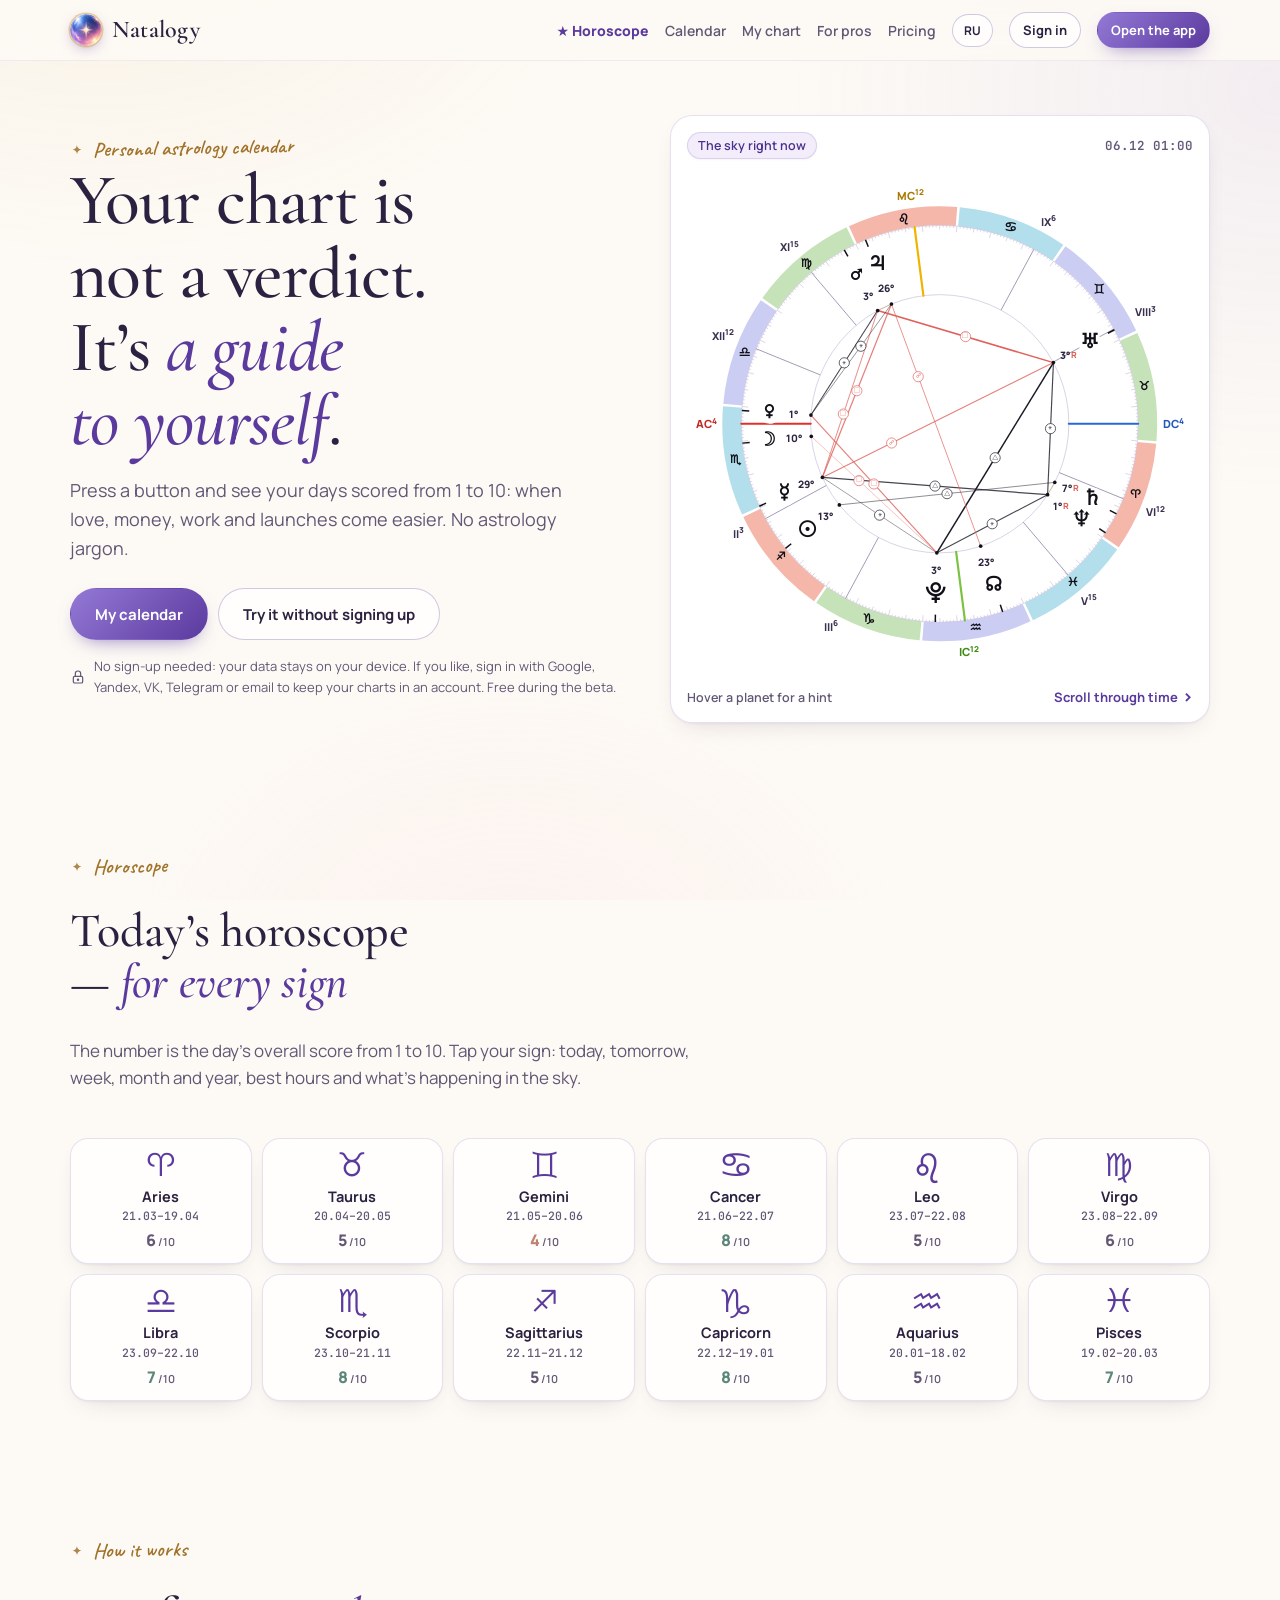
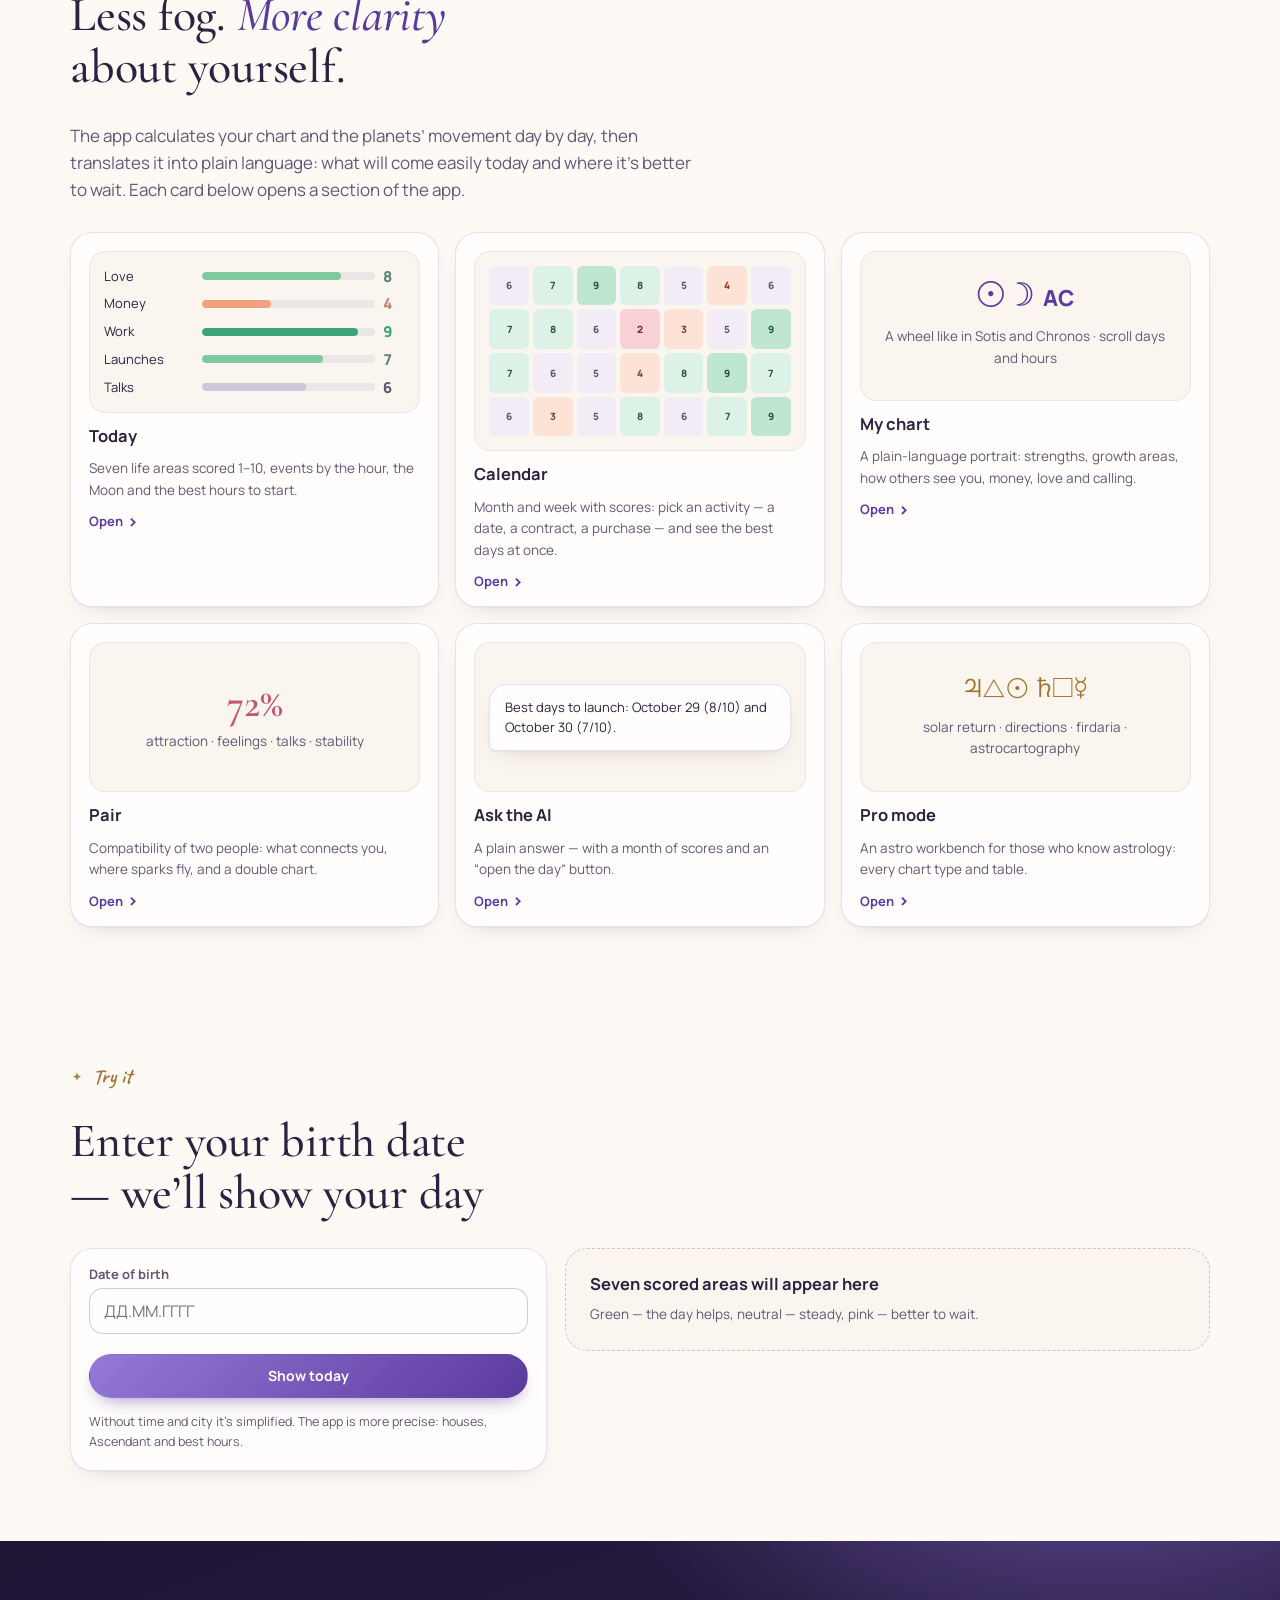
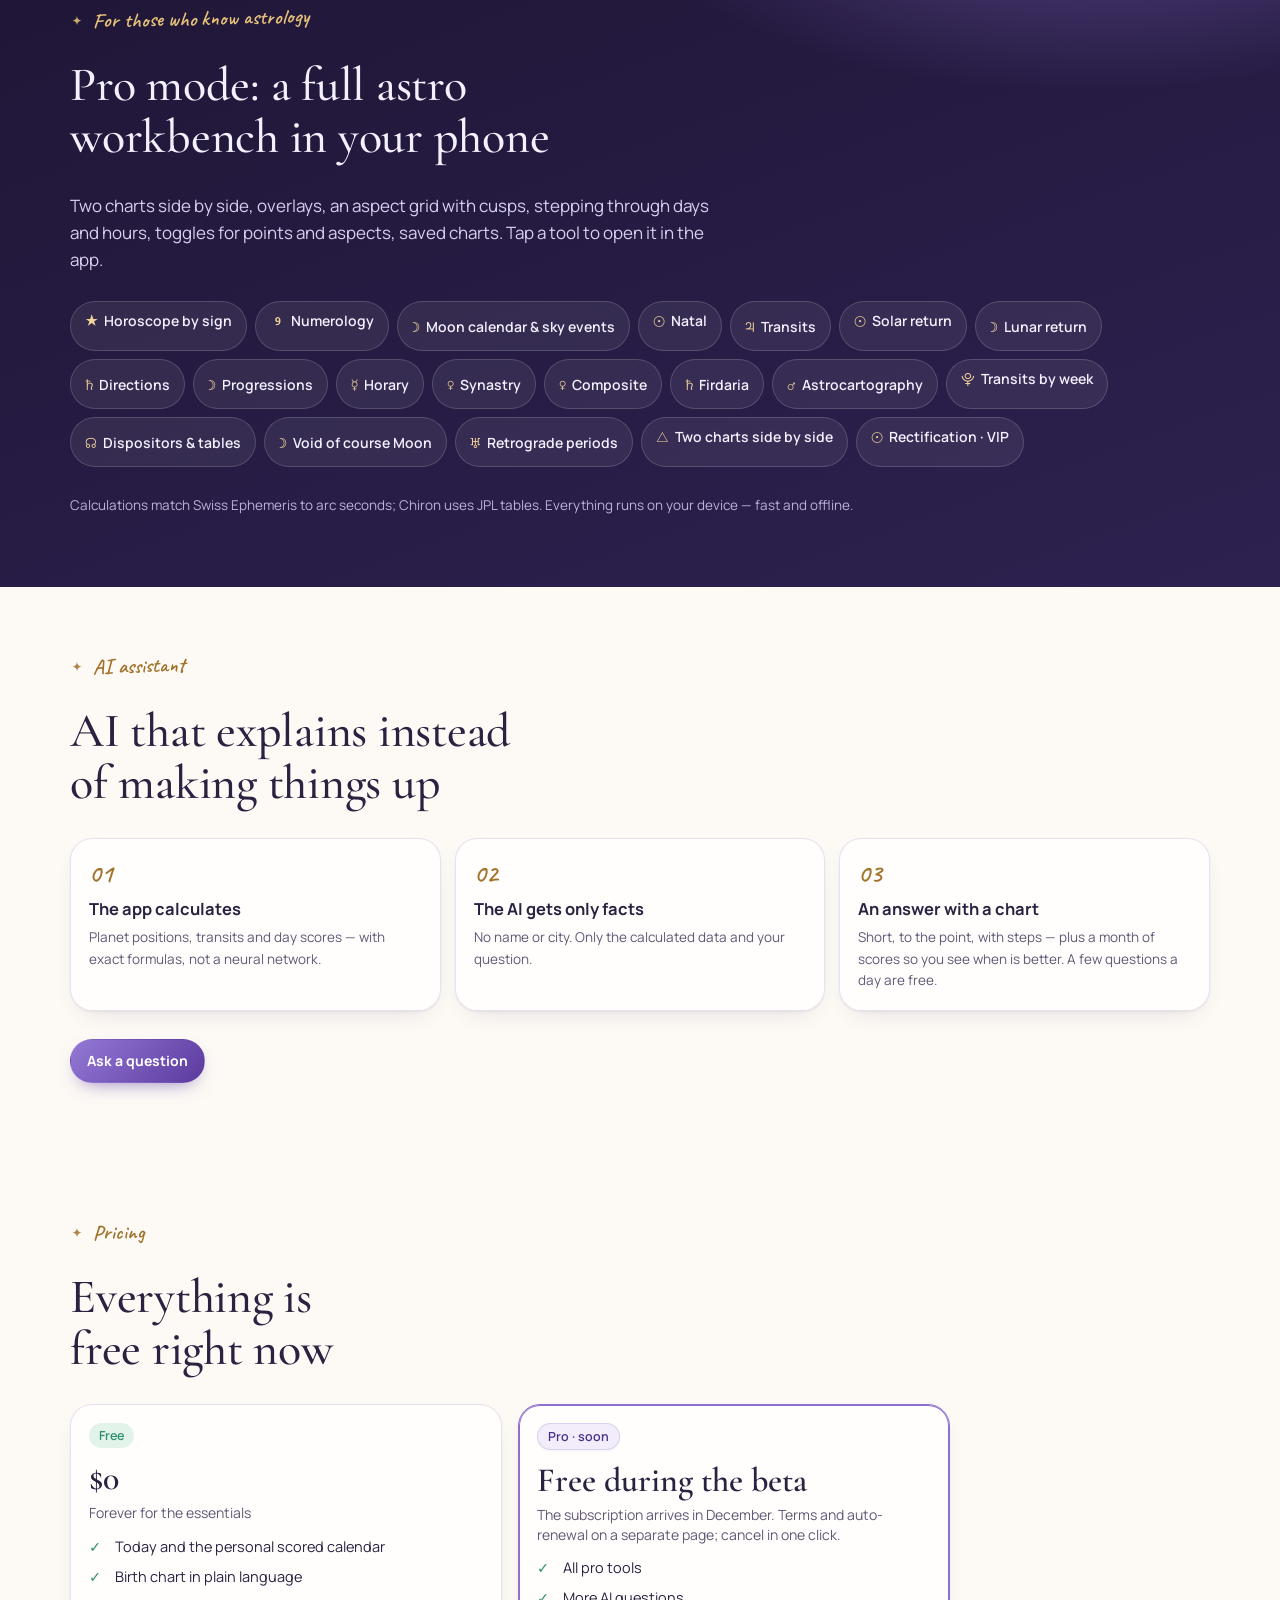
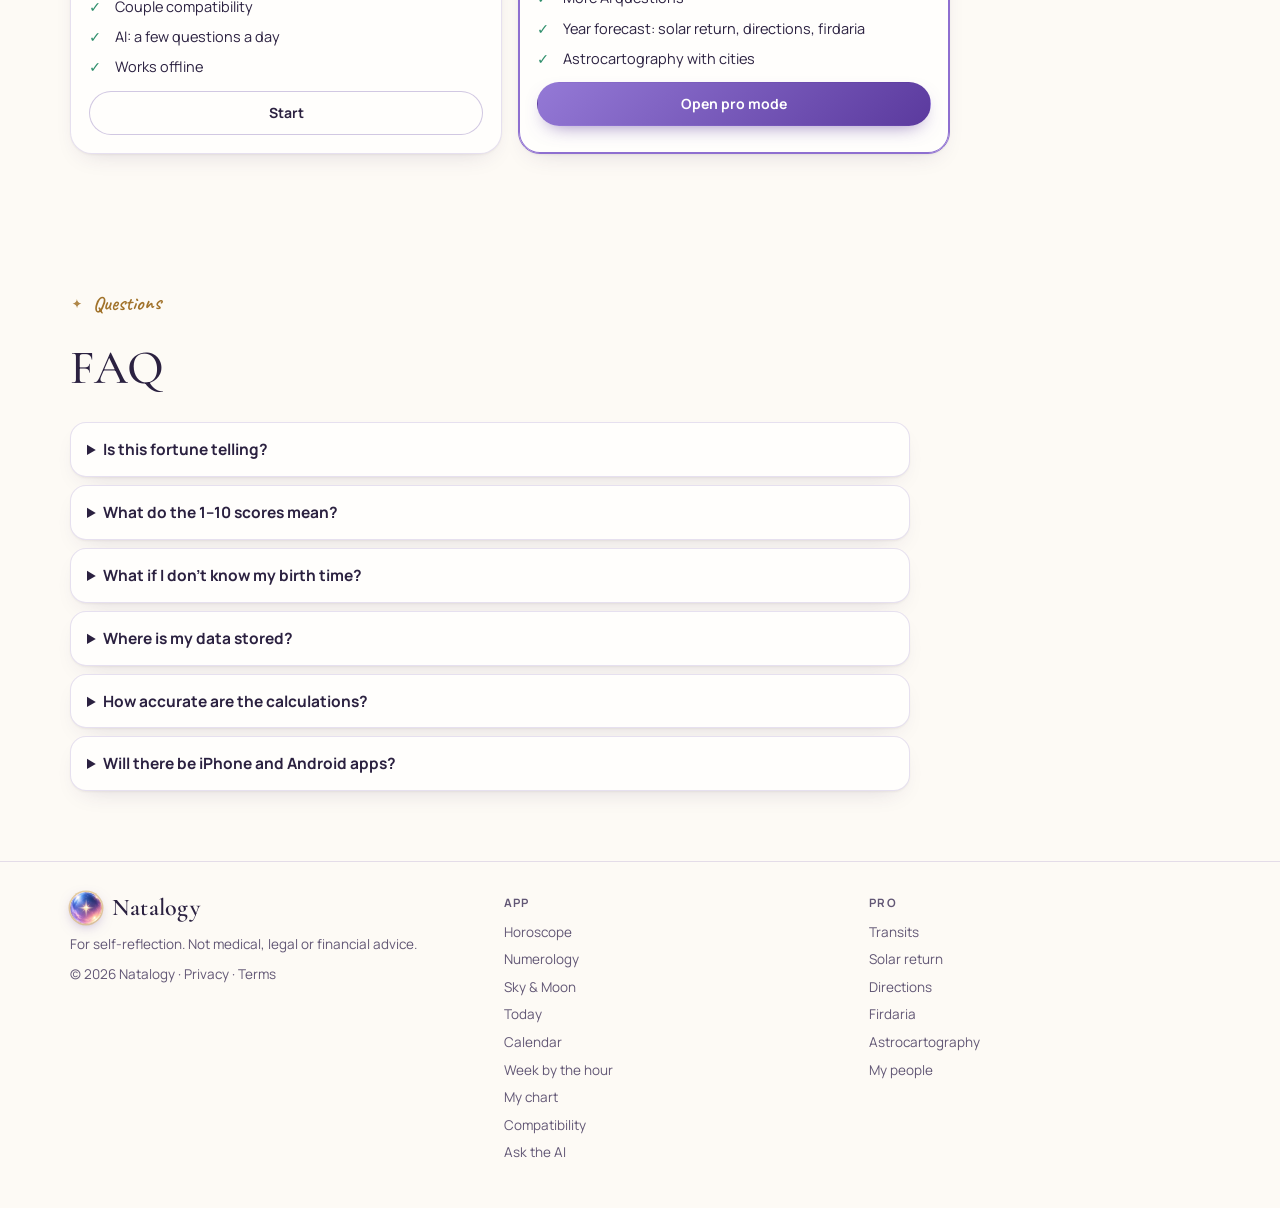
==== commit f9f2b2c5: "Список Алины 15.10: рабочий режим на весь экран, космограмма, данные карты свёрнуты (кнопка «Изменит" ====
--- a/index.html
+++ b/index.html
@@ -19,7 +19,7 @@
 <link rel="preconnect" href="https://fonts.googleapis.com">
 <link rel="preconnect" href="https://fonts.gstatic.com" crossorigin>
 <link rel="stylesheet" href="https://fonts.googleapis.com/css2?family=Cormorant+Garamond:ital,wght@0,500;0,600;1,500;1,600&family=Manrope:wght@400;500;600;700;800&family=Caveat:wght@600&family=JetBrains+Mono:wght@400;500;600&display=swap">
-<link rel="stylesheet" href="https://fonts.googleapis.com/css2?family=Noto+Sans+Symbols&family=Noto+Sans+Symbols+2&display=swap&text=%E2%98%89%E2%98%BD%E2%98%BF%E2%99%80%E2%99%82%E2%99%83%E2%99%84%E2%99%85%E2%99%86%E2%99%87%E2%98%8A%E2%98%8B%E2%9A%B7%E2%9A%B8%E2%8A%97%E2%99%88%E2%99%89%E2%99%8A%E2%99%8B%E2%99%8C%E2%99%8D%E2%99%8E%E2%99%8F%E2%99%90%E2%99%91%E2%99%92%E2%99%93%E2%98%8C%E2%9A%B9%E2%96%A1%E2%96%B3%E2%98%8D%EF%B8%8E">
+<link rel="stylesheet" href="https://fonts.googleapis.com/css2?family=Noto+Sans+Symbols&family=Noto+Sans+Symbols+2&display=swap&text=%E2%98%89%E2%98%BD%E2%98%BF%E2%99%80%E2%99%82%E2%99%83%E2%99%84%E2%99%85%E2%99%86%E2%99%87%E2%AF%93%E2%98%8A%E2%98%8B%E2%9A%B7%E2%9A%B8%E2%8A%97%E2%99%88%E2%99%89%E2%99%8A%E2%99%8B%E2%99%8C%E2%99%8D%E2%99%8E%E2%99%8F%E2%99%90%E2%99%91%E2%99%92%E2%99%93%E2%98%8C%E2%9A%B9%E2%96%A1%E2%96%B3%E2%98%8D%EF%B8%8E">
 <link rel="stylesheet" href="css/app.css">
 <script>try{var s=JSON.parse(localStorage.getItem('natalogy:v1')||'{}').settings||{};if(s.theme==='dark'||s.theme==='light')document.documentElement.setAttribute('data-theme',s.theme)}catch(e){}</script>
 <style>
@@ -295,7 +295,7 @@
   document.getElementById('miniSph').innerHTML = Object.entries(demoPts).map(([k, p]) => `<div><span>${TX.SPH[k].name}</span>${UI.pbar({ pts: p, level: lvOf(p) })}${UI.ptsBadge({ pts: p, level: lvOf(p) }, true)}</div>`).join('');
   const seq = [6, 7, 9, 8, 5, 4, 6, 7, 8, 6, 2, 3, 5, 9, 7, 6, 5, 4, 8, 9, 7, 6, 3, 5, 8, 6, 7, 9];
   document.getElementById('miniCal').innerHTML = seq.map((p) => `<i class="f-${UI.lvCls(lvOf(p))}">${p}</i>`).join('');
-  const TOOLS = [['★', 'Гороскоп по знаку', 'Horoscope by sign', 'horoscope'], ['9', 'Нумерология', 'Numerology', 'numerology'], ['☽', 'Лунный календарь и события неба', 'Moon calendar & sky events', 'sky'], ['☉', 'Натал', 'Natal', 'pro?type=natal'], ['♃', 'Транзиты', 'Transits', 'pro?type=transit'], ['☉', 'Соляр', 'Solar return', 'pro?type=solar'], ['☽', 'Лунар', 'Lunar return', 'pro?type=lunar'], ['♄', 'Дирекции', 'Directions', 'pro?type=directions'], ['☽', 'Прогрессии', 'Progressions', 'pro?type=progressions'], ['☿', 'Хорар', 'Horary', 'pro?type=horary'], ['♀', 'Синастрия', 'Synastry', 'pro?type=synastry'], ['♀', 'Композит', 'Composite', 'pro?type=composite'], ['♄', 'Фирдарии', 'Firdaria', 'pro?tab=firdaria'], ['♂', 'Астрокартография', 'Astrocartography', 'pro?tab=acg'], ['♇', 'Транзиты по неделям', 'Transits by week', 'pro?tab=dynamics'], ['☊', 'Диспозиторы и таблицы', 'Dispositors & tables', 'pro?tab=tables'], ['☽', 'Луна без курса', 'Void of course Moon', 'pro?tab=moon'], ['♅', 'Ретроградные периоды', 'Retrograde periods', 'pro?tab=retro'], ['△', 'Две карты рядом', 'Two charts side by side', 'pro?tab=split'], ['☉', 'Ректификация · VIP', 'Rectification · VIP', 'rectify']];
+  const TOOLS = [['★', 'Гороскоп по знаку', 'Horoscope by sign', 'horoscope'], ['9', 'Нумерология', 'Numerology', 'numerology'], ['☽', 'Лунный календарь и события неба', 'Moon calendar & sky events', 'sky'], ['☉', 'Натал', 'Natal', 'pro?type=natal'], ['♃', 'Транзиты', 'Transits', 'pro?type=transit'], ['☉', 'Соляр', 'Solar return', 'pro?type=solar'], ['☽', 'Лунар', 'Lunar return', 'pro?type=lunar'], ['♄', 'Дирекции', 'Directions', 'pro?type=directions'], ['☽', 'Прогрессии', 'Progressions', 'pro?type=progressions'], ['☿', 'Хорар', 'Horary', 'pro?type=horary'], ['♀', 'Синастрия', 'Synastry', 'pro?type=synastry'], ['♀', 'Композит', 'Composite', 'pro?type=composite'], ['♄', 'Фирдарии', 'Firdaria', 'pro?tab=firdaria'], ['♂', 'Астрокартография', 'Astrocartography', 'pro?tab=acg'], ['⯓', 'Транзиты по неделям', 'Transits by week', 'pro?tab=dynamics'], ['☊', 'Диспозиторы и таблицы', 'Dispositors & tables', 'pro?tab=tables'], ['☽', 'Луна без курса', 'Void of course Moon', 'pro?tab=moon'], ['♅', 'Ретроградные периоды', 'Retrograde periods', 'pro?tab=retro'], ['△', 'Две карты рядом', 'Two charts side by side', 'pro?tab=split'], ['☉', 'Ректификация · VIP', 'Rectification · VIP', 'rectify']];
   // гороскоп на сегодня: общий балл дня для каждого знака (свой знак выделен), нажатие — раздел «Гороскоп»
   try {
     const H = window.NHoro, here = UI.here(), today = UI.todayIn(here.tz);
--- a/css/app.css
+++ b/css/app.css
@@ -32,11 +32,13 @@
   --w-planet:#2B2140; --w-plbg:#FFFFFF; --w-planet2:#6B3FB8; --w-plbg2:#EEE6FA; --w-deg:#2E2640; --w-deg2:#4B2F8C;
   --w-ink:#111018; --w-sign:#111018; --w-ring2:#F7F2FD; --w-ring-line:#9C8CC0;
   --w-cusp:#8F84A6; --w-cusp-ink:#3A3050; --w-cusp2:#8A5AD8; --w-cusp2-ink:#5A2CAB; /* куспиды: внутренняя карта — графит, внешняя — фиолетовые */
+  /* 15.10 (Алина): натал (внутренний круг) — сиреневый фон, внешний круг — без фона; оси: AC красная, IC салатовая, DC синяя, MC жёлтая */
+  --w-ring-in:#EBE1FA; --w-ax-asc:#E2312A; --w-ax-asc-ink:#C42A23; --w-ax-ic:#7CC241; --w-ax-ic-ink:#3F8A12; --w-ax-dsc:#2B67D9; --w-ax-dsc-ink:#2257BC; --w-ax-mc:#EDB400; --w-ax-mc-ink:#A87A00;
   --w-fire:#F5B7AA; --w-earth:#C6E2B8; --w-air:#CBCDF3; --w-water:#B3DEEC;
   --w-fire-g:#A8402F; --w-earth-g:#3E6E2E; --w-air-g:#4F48A8; --w-water-g:#226F8C;
-  --w-soft:#4C86D6; --w-hard:#E0605A; --w-conj:#C08A2E; --w-minor:#9A86D8; --w-asp-bg:#FFFFFF;
+  --w-soft:#1B1724; --w-hard:#E0605A; --w-conj:#C08A2E; --w-minor:#9A86D8; --w-asp-bg:#FFFFFF;
   /* таблицы аспектов: насыщенные цвета + подложка ячейки */
-  --at-soft:#1F5FD0; --at-soft-bg:#E2ECFF; --at-hard:#C9271F; --at-hard-bg:#FFE2DE; --at-conj:#8F5A00; --at-conj-bg:#FFEDC2; --at-minor:#5A3BBE; --at-minor-bg:#ECE4FF; --at-line:rgba(91,58,158,.22); --at-head:#3A2B5C;
+  --at-soft:#17141F; --at-soft-bg:#ECEAF1; --at-hard:#C9271F; --at-hard-bg:#FFE2DE; --at-conj:#8F5A00; --at-conj-bg:#FFEDC2; --at-minor:#5A3BBE; --at-minor-bg:#ECE4FF; --at-line:rgba(91,58,158,.22); --at-head:#3A2B5C;
   --nav-h:64px;
   --fz:1; /* размер текста: обычный 1, крупный 1.12 (по умолчанию в приложении), очень крупный 1.25 */
   color-scheme:light;
@@ -60,10 +62,10 @@
     --tip-bg:#F5F0FF; --tip-fg:#1C1530;
     --shadow:0 12px 30px -14px rgba(0,0,0,.65); --shadow-lg:0 30px 70px -25px rgba(0,0,0,.75); --glow:0 0 0 4px rgba(180,154,240,.25);
     --w-paper:#18122A; --w-inner:#140F24; --w-line:#4A3F6E; --w-line2:#6E6299; --w-tick:#8D82B5; --w-muted:#C9C0E6; --w-angle:#FF8FA8; --w-angle2:#C6B0FF;
-    --w-planet:#FFFFFF; --w-plbg:#231B3D; --w-planet2:#E2C9FF; --w-plbg2:#3A2A5E; --w-deg:#EEE8FF; --w-deg2:#E2C9FF; --w-ink:#FFFFFF; --w-sign:#FFFFFF; --w-ring2:#211A38; --w-ring-line:#8C7FC0; --w-cusp:#9A90C4; --w-cusp-ink:#EEE8FF; --w-cusp2:#C7A3FF; --w-cusp2-ink:#E4CCFF;
+    --w-planet:#FFFFFF; --w-plbg:#231B3D; --w-planet2:#E2C9FF; --w-plbg2:#3A2A5E; --w-deg:#EEE8FF; --w-deg2:#E2C9FF; --w-ink:#FFFFFF; --w-sign:#FFFFFF; --w-ring2:#211A38; --w-ring-line:#8C7FC0; --w-cusp:#9A90C4; --w-cusp-ink:#EEE8FF; --w-cusp2:#C7A3FF; --w-cusp2-ink:#E4CCFF; --w-ring-in:#2E2350; --w-ax-asc:#FF5A50; --w-ax-asc-ink:#FF8A82; --w-ax-ic:#9BE35E; --w-ax-ic-ink:#B6F08A; --w-ax-dsc:#5C8FFF; --w-ax-dsc-ink:#93B5FF; --w-ax-mc:#FFD23F; --w-ax-mc-ink:#FFE07A;
     --w-fire:#7A3A3A; --w-earth:#355437; --w-air:#3E3F7E; --w-water:#245466;
     --w-fire-g:#FFC2B5; --w-earth-g:#CBEFB9; --w-air-g:#D6D8FF; --w-water-g:#B9ECFF;
-    --w-soft:#7FB8FF; --w-hard:#FF8A80; --w-conj:#F5C76E; --w-minor:#C2B0FF; --w-asp-bg:#140F24; --at-soft:#8CC6FF; --at-soft-bg:rgba(80,145,255,.24); --at-hard:#FF928A; --at-hard-bg:rgba(255,90,80,.22); --at-conj:#FFD57E; --at-conj-bg:rgba(255,190,70,.2); --at-minor:#D2C2FF; --at-minor-bg:rgba(165,135,255,.22); --at-line:rgba(180,154,240,.3); --at-head:#EDE6FF; --moon-lit:#F3E3B8; --moon-dark:#3A2D5C; --moon-ring:rgba(230,194,122,.55);
+    --w-soft:#F1EDFF; --w-hard:#FF8A80; --w-conj:#F5C76E; --w-minor:#C2B0FF; --w-asp-bg:#140F24; --at-soft:#F4F1FF; --at-soft-bg:rgba(255,255,255,.13); --at-hard:#FF928A; --at-hard-bg:rgba(255,90,80,.22); --at-conj:#FFD57E; --at-conj-bg:rgba(255,190,70,.2); --at-minor:#D2C2FF; --at-minor-bg:rgba(165,135,255,.22); --at-line:rgba(180,154,240,.3); --at-head:#EDE6FF; --moon-lit:#F3E3B8; --moon-dark:#3A2D5C; --moon-ring:rgba(230,194,122,.55);
     color-scheme:dark;
   }
 }
@@ -83,12 +85,16 @@
   --tip-bg:#F5F0FF; --tip-fg:#1C1530;
   --shadow:0 12px 30px -14px rgba(0,0,0,.65); --shadow-lg:0 30px 70px -25px rgba(0,0,0,.75); --glow:0 0 0 4px rgba(180,154,240,.25);
   --w-paper:#18122A; --w-inner:#140F24; --w-line:#4A3F6E; --w-line2:#6E6299; --w-tick:#8D82B5; --w-muted:#C9C0E6; --w-angle:#FF8FA8; --w-angle2:#C6B0FF;
-  --w-planet:#FFFFFF; --w-plbg:#231B3D; --w-planet2:#E2C9FF; --w-plbg2:#3A2A5E; --w-deg:#EEE8FF; --w-deg2:#E2C9FF; --w-ink:#FFFFFF; --w-sign:#FFFFFF; --w-ring2:#211A38; --w-ring-line:#8C7FC0; --w-cusp:#9A90C4; --w-cusp-ink:#EEE8FF; --w-cusp2:#C7A3FF; --w-cusp2-ink:#E4CCFF;
+  --w-planet:#FFFFFF; --w-plbg:#231B3D; --w-planet2:#E2C9FF; --w-plbg2:#3A2A5E; --w-deg:#EEE8FF; --w-deg2:#E2C9FF; --w-ink:#FFFFFF; --w-sign:#FFFFFF; --w-ring2:#211A38; --w-ring-line:#8C7FC0; --w-cusp:#9A90C4; --w-cusp-ink:#EEE8FF; --w-cusp2:#C7A3FF; --w-cusp2-ink:#E4CCFF; --w-ring-in:#2E2350; --w-ax-asc:#FF5A50; --w-ax-asc-ink:#FF8A82; --w-ax-ic:#9BE35E; --w-ax-ic-ink:#B6F08A; --w-ax-dsc:#5C8FFF; --w-ax-dsc-ink:#93B5FF; --w-ax-mc:#FFD23F; --w-ax-mc-ink:#FFE07A;
   --w-fire:#7A3A3A; --w-earth:#355437; --w-air:#3E3F7E; --w-water:#245466;
   --w-fire-g:#FFC2B5; --w-earth-g:#CBEFB9; --w-air-g:#D6D8FF; --w-water-g:#B9ECFF;
-  --w-soft:#7FB8FF; --w-hard:#FF8A80; --w-conj:#F5C76E; --w-minor:#C2B0FF; --w-asp-bg:#140F24; --at-soft:#8CC6FF; --at-soft-bg:rgba(80,145,255,.24); --at-hard:#FF928A; --at-hard-bg:rgba(255,90,80,.22); --at-conj:#FFD57E; --at-conj-bg:rgba(255,190,70,.2); --at-minor:#D2C2FF; --at-minor-bg:rgba(165,135,255,.22); --at-line:rgba(180,154,240,.3); --at-head:#EDE6FF; --moon-lit:#F3E3B8; --moon-dark:#3A2D5C; --moon-ring:rgba(230,194,122,.55);
+  --w-soft:#F1EDFF; --w-hard:#FF8A80; --w-conj:#F5C76E; --w-minor:#C2B0FF; --w-asp-bg:#140F24; --at-soft:#F4F1FF; --at-soft-bg:rgba(255,255,255,.13); --at-hard:#FF928A; --at-hard-bg:rgba(255,90,80,.22); --at-conj:#FFD57E; --at-conj-bg:rgba(255,190,70,.2); --at-minor:#D2C2FF; --at-minor-bg:rgba(165,135,255,.22); --at-line:rgba(180,154,240,.3); --at-head:#EDE6FF; --moon-lit:#F3E3B8; --moon-dark:#3A2D5C; --moon-ring:rgba(230,194,122,.55);
   color-scheme:dark;
 }
+/* значки Луны: растущая и полнолуние — насыщенно-жёлтые, убывающая — светлее, тёмная часть диска тёмная */
+:root{--moon-wax:#F2B200;--moon-wane:#FBE6A2;--moon-dark:#4A4363;--moon-ring:rgba(120,88,16,.55)}
+@media (prefers-color-scheme: dark){:root:not([data-theme="light"]){--moon-wax:#FFC71F;--moon-wane:#FFF0C2;--moon-dark:#2A2342;--moon-ring:rgba(255,214,120,.6)}}
+:root[data-theme="dark"]{--moon-wax:#FFC71F;--moon-wane:#FFF0C2;--moon-dark:#2A2342;--moon-ring:rgba(255,214,120,.6)}
 *{box-sizing:border-box}
 html{-webkit-text-size-adjust:100%;height:100%}
 body{margin:0;min-height:100%;background:var(--bg);color:var(--ink);font:400 calc(15.5px*var(--fz))/1.6 var(--f-ui);-webkit-font-smoothing:antialiased;-webkit-tap-highlight-color:transparent}
@@ -135,7 +141,7 @@
 .iconbtn:hover{background:var(--surface);border-color:var(--line)}
 .iconbtn.bd{border-color:var(--line);background:var(--surface)}
 .main{max-width:1280px;width:100%;margin:0 auto;padding:18px 16px calc(var(--nav-h) + 28px + env(safe-area-inset-bottom,0px))}
-.view{display:grid;gap:22px;animation:viewIn .3s ease both;min-width:0}
+.view{display:grid;grid-template-columns:minmax(0,1fr);gap:22px;animation:viewIn .3s ease both;min-width:0}
 @keyframes viewIn{from{opacity:.001;transform:translateY(6px)}to{opacity:1;transform:none}}
 .nav{position:fixed;left:0;right:0;bottom:0;z-index:40;background:color-mix(in srgb,var(--surface) 94%,transparent);backdrop-filter:blur(14px);-webkit-backdrop-filter:blur(14px);border-top:1px solid var(--line);padding-bottom:env(safe-area-inset-bottom,0px)}
 .nav-in{max-width:640px;margin:0 auto;display:grid;grid-template-columns:repeat(5,1fr);height:var(--nav-h)}
@@ -191,7 +197,7 @@
 .row{display:flex;gap:10px;align-items:center;flex-wrap:wrap}
 .row.sb{justify-content:space-between}
 .row.nw{flex-wrap:nowrap}
-.stack{display:grid;gap:12px;min-width:0;align-content:start}
+.stack{display:grid;grid-template-columns:minmax(0,1fr);gap:12px;min-width:0;align-content:start}
 .stack.s6{gap:6px} .stack.s18{gap:18px}
 .grid2{display:grid;grid-template-columns:repeat(2,minmax(0,1fr));gap:16px}
 .grid3{display:grid;grid-template-columns:repeat(3,minmax(0,1fr));gap:16px}
@@ -400,14 +406,14 @@
 /* показ дня (окно, «Сегодня») */
 .dd{display:grid;gap:18px;min-width:0}
 .dd-top{display:grid;grid-template-columns:auto minmax(0,1fr);gap:18px;align-items:center}
-@media (max-width:520px){.dd-top{grid-template-columns:1fr;justify-items:start}}
+@media (max-width:520px){.dd-top{grid-template-columns:auto minmax(0,1fr);gap:12px;align-items:start}.dd-top .ring-pts{transform:scale(.86);transform-origin:left top;margin-right:-10px;margin-bottom:-12px}}
 .dd-title{font:600 clamp(28px,3.4vw,36px)/1.05 var(--f-display)}
 .dd .hl{font-size:calc(16px*var(--fz));line-height:1.5;color:var(--ink)}
 .dd-tags{display:flex;flex-wrap:wrap;gap:10px 22px}
 .dd-grid{display:grid;grid-template-columns:minmax(0,1.1fr) minmax(0,1fr);gap:22px;align-items:start}
 @media (max-width:860px){.dd-grid{grid-template-columns:1fr}}
 .sheet.modal .dd-grid{grid-template-columns:minmax(0,1.15fr) minmax(0,1fr)}
-@media (max-width:979px){.sheet .dd-grid{grid-template-columns:1fr}}
+@media (max-width:979px){.sheet .dd-grid,.sheet.modal .dd-grid{grid-template-columns:minmax(0,1fr)}}
 .more-ev > summary{list-style:none;margin-top:6px;width:max-content}
 .more-ev > summary::-webkit-details-marker{display:none}
 .more-ev[open] > summary .ico{transform:rotate(180deg)}
@@ -636,7 +642,7 @@
 .pos:last-child{border-bottom:0}
 .pos .g{font-size:calc(16px*var(--fz));text-align:center;color:var(--lav-strong)}
 .pos .dg{font:600 calc(12.5px*var(--fz)) var(--f-mono);white-space:nowrap}
-.pos .hs{font:700 calc(11.5px*var(--fz)) var(--f-ui);color:var(--muted);min-width:28px;text-align:right}
+.pos .phs{font:700 calc(11.5px*var(--fz)) var(--f-ui);color:var(--muted);min-width:28px;text-align:right}
 .pos .r{color:var(--rose);font:800 calc(11px*var(--fz)) var(--f-ui);margin-left:3px}
 .pos.tr .g{color:var(--w-planet2)}
 .big3{display:grid;gap:12px}
@@ -788,9 +794,9 @@
 .pro-panel > .card > .row h3{font:600 calc(20px*var(--fz))/1.1 var(--f-display)}
 
 /* ---------- 3-я волна (12.10.2026): два круга, машина времени, VIP, фирдарии, обычная карта ---------- */
-:root{--dyn-up:#2A9D62;--dyn-down:#DB3D57;--dyn-up-bg:rgba(42,157,98,.07);--dyn-down-bg:rgba(219,61,87,.07);--vip:#B8860B;--vip-2:#E9C46A;--vip-ink:#5A3E00}
-:root[data-theme="dark"]{--dyn-up:#45D38F;--dyn-down:#FF6F86;--dyn-up-bg:rgba(69,211,143,.08);--dyn-down-bg:rgba(255,111,134,.08);--vip:#F2C14E;--vip-2:#FFE08A;--vip-ink:#2A1C00}
-@media (prefers-color-scheme: dark){:root:not([data-theme="light"]){--dyn-up:#45D38F;--dyn-down:#FF6F86;--dyn-up-bg:rgba(69,211,143,.08);--dyn-down-bg:rgba(255,111,134,.08);--vip:#F2C14E;--vip-2:#FFE08A;--vip-ink:#2A1C00}}
+:root{--dyn-up:#93D4B3;--dyn-down:#F3AEBC;--dyn-up-bg:rgba(147,212,179,.13);--dyn-down-bg:rgba(243,174,188,.14);--dyn-up-ink:#3E9470;--dyn-down-ink:#C3607A;--vip:#B8860B;--vip-2:#E9C46A;--vip-ink:#5A3E00}
+:root[data-theme="dark"]{--dyn-up:#79C7A1;--dyn-down:#E896A8;--dyn-up-bg:rgba(121,199,161,.1);--dyn-down-bg:rgba(232,150,168,.1);--dyn-up-ink:#9BE0BE;--dyn-down-ink:#F5B3C2;--vip:#F2C14E;--vip-2:#FFE08A;--vip-ink:#2A1C00}
+@media (prefers-color-scheme: dark){:root:not([data-theme="light"]){--dyn-up:#79C7A1;--dyn-down:#E896A8;--dyn-up-bg:rgba(121,199,161,.1);--dyn-down-bg:rgba(232,150,168,.1);--dyn-up-ink:#9BE0BE;--dyn-down-ink:#F5B3C2;--vip:#F2C14E;--vip-2:#FFE08A;--vip-ink:#2A1C00}}
 /* подпись кругов */
 .ring-key{display:inline-flex;align-items:center;gap:6px;font:600 calc(12px*var(--fz)) var(--f-ui);color:var(--muted);flex-wrap:wrap}
 .ring-key i{width:14px;height:14px;border-radius:50%;display:inline-block;border:2px solid var(--w-ink);margin-left:6px}
@@ -818,7 +824,7 @@
 /* «Две карты»: колёса на одном уровне — общие строки сетки (subgrid) */
 .split{gap:14px;align-items:start}
 .split > [data-slot-host]{display:contents}
-.split .pro-panel{grid-row:span 5;display:grid;grid-template-rows:subgrid;gap:14px;align-content:start}
+.split .pro-panel{grid-row:span 4;display:grid;grid-template-rows:subgrid;gap:14px;align-content:start}
 .split .wc-body{margin-top:-14px}
 /* динамика рядом с колесом и строки транзитов */
 .spark{width:100%;height:auto;display:block;cursor:pointer}
@@ -828,21 +834,21 @@
 .trrow:hover{background:var(--lav-soft);border-color:var(--lav)}
 .trrow .g{font-size:calc(16px*var(--fz));letter-spacing:1px}
 .trrow .dg{font:600 calc(12px*var(--fz)) var(--f-mono);white-space:nowrap}
-.trrow.soft{border-left-color:var(--dyn-up)} .trrow.soft .g{color:var(--dyn-up)}
-.trrow.hard{border-left-color:var(--dyn-down)} .trrow.hard .g{color:var(--dyn-down)}
+.trrow.soft{border-left-color:var(--dyn-up)} .trrow.soft .g{color:var(--dyn-up-ink)}
+.trrow.hard{border-left-color:var(--dyn-down)} .trrow.hard .g{color:var(--dyn-down-ink)}
 .trrow.conj{border-left-color:var(--gold-2)} .trrow.conj .g{color:var(--gold)}
 .tr-tbl .tr-click{cursor:pointer;transition:background .12s}
 .tr-tbl .tr-click:hover td,.tr-tbl .tr-click:focus td{background:var(--lav-soft)}
 .tr-tbl .tr-click td:first-child{border-left:4px solid transparent}
 .tr-tbl .tr-click.soft td:first-child{border-left-color:var(--dyn-up)} .tr-tbl .tr-click.hard td:first-child{border-left-color:var(--dyn-down)} .tr-tbl .tr-click.conj td:first-child{border-left-color:var(--gold-2)}
-.tr-tbl .tr-click.soft .tr-gl{color:var(--dyn-up)} .tr-tbl .tr-click.hard .tr-gl{color:var(--dyn-down)} .tr-tbl .tr-click.conj .tr-gl{color:var(--gold)}
+.tr-tbl .tr-click.soft .tr-gl{color:var(--dyn-up-ink)} .tr-tbl .tr-click.hard .tr-gl{color:var(--dyn-down-ink)} .tr-tbl .tr-click.conj .tr-gl{color:var(--gold)}
 .tr-tbl .tr-click.on td{font-weight:600}
 .tr-tbl .tr-more{color:var(--lav-strong);width:28px;vertical-align:middle}
 .tr-gl{font-size:calc(16px*var(--fz))}
 /* окно «что значит транзит» */
 .trx-head{display:grid;grid-template-columns:auto minmax(0,1fr);gap:14px;align-items:center}
 .trx-g{font:400 calc(30px*var(--fz))/1 var(--f-glyph);padding:12px 14px;border-radius:16px;background:var(--surface-2);border:1px solid var(--line);white-space:nowrap}
-.trx-g.soft{color:var(--dyn-up);background:var(--dyn-up-bg)} .trx-g.hard{color:var(--dyn-down);background:var(--dyn-down-bg)} .trx-g.conj{color:var(--gold);background:var(--gold-soft)}
+.trx-g.soft{color:var(--dyn-up-ink);background:var(--dyn-up-bg)} .trx-g.hard{color:var(--dyn-down-ink);background:var(--dyn-down-bg)} .trx-g.conj{color:var(--gold);background:var(--gold-soft)}
 .trx-t{font:600 calc(22px*var(--fz))/1.15 var(--f-display)}
 .trx-sum{display:grid;gap:6px;padding:14px 16px;border-radius:16px;border:1.5px solid var(--line)}
 .trx-sum p{font-size:calc(15px*var(--fz))}
@@ -1009,10 +1015,10 @@
 .hd-score{display:flex;gap:16px;align-items:center}
 .hd-title{font:600 calc(26px*var(--fz))/1.1 var(--f-display)}
 .hd-sph,.hw-best{display:grid;gap:8px}
-.hs{display:grid;grid-template-columns:calc(26px*var(--fz)) calc(112px*var(--fz)) minmax(0,1fr) auto;gap:10px;align-items:center;font-size:calc(14px*var(--fz))}
-.hs .ic{color:var(--lav-strong);display:grid;place-items:center}
-.hs .nm{font-weight:600}
-.hs .small{display:flex;flex-wrap:wrap;gap:6px;align-items:center}
+.hsr{display:grid;grid-template-columns:calc(26px*var(--fz)) calc(112px*var(--fz)) minmax(0,1fr) auto;gap:10px;align-items:center;font-size:calc(14px*var(--fz))}
+.hsr .ic{color:var(--lav-strong);display:grid;place-items:center}
+.hsr .nm{font-weight:600}
+.hsr .small{display:flex;flex-wrap:wrap;gap:6px;align-items:center}
 .hd-text .lead{font-size:calc(16.5px*var(--fz));line-height:1.6;margin:0 0 6px}
 .hd-facts .tag{background:var(--surface-2);border:1px solid var(--line)}
 .hd-facts .tag.ok{background:color-mix(in srgb,var(--lv-p2) 50%,var(--surface));border-color:transparent}
@@ -1220,3 +1226,478 @@
 
 /* телефон: в шапке тесно — тема и настройки есть в «Ещё» → «Настройки» */
 @media (max-width:560px){.top .theme-tg,.top .set-lnk{display:none}}
+
+/* ===== 14.10: «Чья карта» с карандашом и городом проживания ===== */
+.who-list{display:grid;gap:10px}
+.who-row{display:grid;grid-template-columns:minmax(0,1fr) auto;gap:8px 10px;align-items:center;border:1px solid var(--line);background:var(--surface);border-radius:18px;padding:8px 10px 8px 8px}
+.who-row.on{border-color:var(--lav-strong);box-shadow:0 0 0 1px var(--lav-strong) inset}
+.who-pick{appearance:none;border:0;background:transparent;color:var(--ink);font:inherit;text-align:left;display:grid;grid-template-columns:auto minmax(0,1fr) auto;gap:12px;align-items:center;padding:4px;border-radius:12px;cursor:pointer;min-height:52px}
+.who-pick:hover{background:var(--lav-soft)}
+.who-pick .ic{width:40px;height:40px;border-radius:13px;display:grid;place-items:center;background:var(--night);color:#FFD8A6;font-weight:700}
+.who-n{display:grid;gap:2px;min-width:0}
+.who-n b{font-weight:700;font-size:calc(15.5px*var(--fz));overflow:hidden;text-overflow:ellipsis;white-space:nowrap}
+.who-n small{color:var(--muted);font-size:calc(12.5px*var(--fz));overflow:hidden;text-overflow:ellipsis;white-space:nowrap}
+.who-ok{color:var(--lav-strong);display:grid}
+.who-side{display:flex;align-items:center;gap:6px;justify-content:flex-end;min-width:0}
+@media (max-width:620px){.who-row{grid-template-columns:minmax(0,1fr)}.who-side{justify-content:space-between;padding:0 4px 2px 56px}}
+.home-chip{display:inline-flex;align-items:center;gap:6px;min-width:0;max-width:100%}
+.home-btn{appearance:none;display:inline-flex;align-items:center;gap:6px;min-height:36px;max-width:100%;border:1px dashed var(--line-strong);background:var(--surface-2);color:var(--ink);border-radius:999px;padding:4px 12px 4px 9px;font:600 calc(13px*var(--fz)) var(--f-ui);cursor:pointer}
+.home-btn > span{min-width:0;overflow:hidden;text-overflow:ellipsis;white-space:nowrap}
+.home-btn small{color:var(--muted);font-weight:600}
+.home-btn .ico{flex:none;color:var(--lav-strong)}
+.home-btn:hover{border-style:solid;border-color:var(--lav);background:var(--lav-soft)}
+.home-ac{margin:0;min-width:min(260px,62vw)}
+.home-ac .input{min-height:38px;padding:6px 12px}
+.loc-bar{display:flex;flex-wrap:wrap;align-items:center;gap:8px 12px}
+.loc-bar .tiny{color:var(--muted)}
+.cal-loc{margin-left:auto;min-width:0;max-width:100%}
+.sky-loc{margin:2px 0 6px}
+@media (max-width:700px){.cal-loc{margin-left:0}}
+
+/* ===== 14.10: Профи → Карта: окошко данных над картой, большое колесо + таблица аспектов справа, динамика под картой ===== */
+.pro-panel .pp-label{font:600 calc(20px*var(--fz))/1.1 var(--f-display)}
+.pro-data{display:grid;gap:10px}
+.pd-row{display:flex;flex-wrap:wrap;gap:10px 12px;align-items:flex-end}
+.pd-row > .field{margin:0;min-width:0}
+.pd-who{flex:1 1 150px;max-width:220px}
+.pd-name{flex:1 1 140px;max-width:200px}
+.pd-date{flex:1 1 170px;max-width:210px}
+.pd-time{flex:0 1 150px}
+.pd-row > .field > label{white-space:nowrap;overflow:hidden;text-overflow:ellipsis}
+.pd-city{flex:2 1 220px}
+.pd-go{flex:0 0 auto}
+.pd-go .btn{min-height:44px}
+.pd-opts{padding-top:10px;border-top:1px solid var(--line-soft)}
+.pd-opts > .field{flex:0 1 220px}
+.pd-opts .check{align-self:center}
+.pd-disp{padding:12px 14px}
+.pd-disp > summary{cursor:pointer;font:700 calc(13.5px*var(--fz)) var(--f-ui);color:var(--lav-ink);list-style:none;display:flex;gap:8px;align-items:center}
+.pd-disp .pd-hint{font-weight:500;flex:1;min-width:0;overflow:hidden;text-overflow:ellipsis;white-space:nowrap}
+.pd-disp > summary::-webkit-details-marker{display:none}
+.pd-disp > summary b{font:600 calc(18px*var(--fz))/1.1 var(--f-display);color:var(--ink)}
+.pd-disp-b{margin-top:10px;gap:8px}
+.pd-disp-b .label{margin-top:2px}
+.pd-disp .toggles{gap:5px}
+.pd-disp .toggles .tg{min-width:calc(34px*var(--fz));min-height:calc(32px*var(--fz));padding:2px 6px;font-size:calc(15px*var(--fz))}
+.pd-disp .toggles .tg.t{font-size:calc(12.5px*var(--fz))}
+.pd-quick .btn.sm{min-height:32px;padding:4px 10px;font-size:calc(12.5px*var(--fz))}
+.pd-quick{gap:6px}
+/* Карта: колесо и динамика под ним — слева, таблица аспектов и «Что показывать» — справа; всё видно разом */
+.pro-main{display:grid;grid-template-columns:minmax(0,1fr) minmax(calc(300px*var(--fz)),clamp(330px,32%,calc(470px*var(--fz))));gap:16px;align-items:start}
+.pro-main .pro-wheel{gap:8px;padding:12px 14px}
+.pro-main .pro-wheel .wheel-box{max-width:none;width:min(100%,max(420px,calc(100vh - 330px)))}
+.pro-side{display:grid;gap:12px;align-content:start;min-width:0}
+.pro-asp{align-content:start}
+.pro-asp .tbl-wrap{overflow-x:auto}
+.pro-asp{--ag:calc(32px*var(--fz))}
+.pro-asp .asp-grid td,.pro-asp .asp-grid th{width:calc(var(--ag)*.94);height:var(--ag)}
+.pro-asp .asp-grid th{font-size:calc(var(--ag)*.53)}
+.pro-asp .asp-grid td .a{font-size:calc(var(--ag)*.51)}
+.pro-asp .asp-grid td .o{font-size:calc(var(--ag)*.32)}
+@media (min-width:1101px){.pro-panel:not(.compact) .pro-side{position:sticky;top:calc(var(--pro-stick,72px) + 6px);max-height:calc(100vh - var(--pro-stick,72px) - 12px);overflow:auto;scrollbar-width:thin}}
+@media (max-width:1100px){.pro-main{grid-template-columns:minmax(0,1fr)}}
+.pro-panel.compact .pro-main{grid-template-columns:minmax(0,1fr)}
+.pro-panel.compact .pro-main .pro-wheel .wheel-box{width:100%}
+/* динамика — прямо под колесом, как в Chronos: две строки кругов и ряд шагов */
+.pro-dyn{display:grid;gap:6px;padding-top:8px;border-top:1px solid var(--line-soft)}
+.pdy-head{display:flex;flex-wrap:wrap;gap:4px 12px;align-items:baseline}
+.pdy-head b{font:600 calc(17px*var(--fz))/1.1 var(--f-display)}
+.pdy-row{display:flex;flex-wrap:wrap;gap:4px 10px;align-items:center;padding:5px 10px;border-radius:12px;border:1px solid var(--line-soft);background:var(--surface-2)}
+.pdy-row > .pdy-what{flex:1 1 150px}
+.pdy-row > .pdy-when{flex:0 1 auto;margin-left:auto}
+.pdy-row.on{border-color:var(--lav-strong);background:var(--lav-soft)}
+.pdy-row[hidden]{display:none}
+.pdy-chk{display:inline-flex;align-items:center;cursor:pointer}
+.pdy-chk input{width:20px;height:20px;accent-color:var(--lav-strong);margin:0;cursor:pointer}
+.pdy-chk input:disabled{opacity:.35;cursor:default}
+.pdy-ring{display:inline-flex;align-items:center;white-space:nowrap}
+.pdy-ring i{width:14px;height:14px;border-radius:50%;display:inline-block;border:2px solid var(--w-ink)}
+.pdy-ring i.rk-in{background:var(--w-paper)} .pdy-ring i.rk-out{background:var(--w-ring2);border-color:var(--w-planet2)}
+.pdy-what{display:flex;align-items:center;gap:8px;font-weight:700;font-size:calc(14px*var(--fz));min-width:0}
+.pdy-sub{min-width:0;overflow:hidden;text-overflow:ellipsis;white-space:nowrap}
+.pdy-when{display:flex;flex-wrap:wrap;align-items:center;gap:4px 10px;justify-content:flex-end;min-width:0}
+.pdy-d{font:600 calc(14px*var(--fz)) var(--f-mono);white-space:nowrap}
+.pdy-d span{color:var(--lav-strong)}
+.pdy-pl{color:var(--muted);font-size:calc(12px*var(--fz))}
+.pdy-dt{display:inline-flex;gap:6px;align-items:center}
+.pdy-dt .dfield{width:calc(146px*var(--fz))}
+.pdy-dt .input{min-height:34px;padding:4px 10px;font:600 calc(14px*var(--fz)) var(--f-mono)}
+.pdy-dt .dfield .input{padding-right:40px}
+.pdy-dt .dcal{width:30px}
+.pdy-dt .pdy-tm{width:calc(100px*var(--fz))}
+.pdy-over{width:auto;min-width:150px;min-height:34px;padding-top:4px;padding-bottom:4px;font-weight:700}
+.pdy-steps{display:flex;flex-wrap:wrap;gap:6px 8px;align-items:center}
+.pdy-steps .btn.sm{min-height:36px}
+.pdy-arr{min-width:44px;justify-content:center;font-weight:800}
+.pdy-arr:active{transform:scale(.96)}
+.pdy-units button{min-width:calc(46px*var(--fz))}
+.pdy-nav{display:inline-flex;gap:6px;align-items:center;min-width:0;max-width:100%}
+@media (max-width:640px){.pdy-nav{display:flex;flex:1 1 100%}.pdy-nav .pdy-units{flex:1;min-width:0;display:flex}.pdy-nav .pdy-units button{min-width:0;flex:1;padding-inline:4px}}
+.pdy-off{font-size:calc(12.5px*var(--fz));color:var(--lav-ink);font-weight:700;white-space:nowrap}
+/* наведение: таблица аспектов ⇄ колесо */
+.nw .nw-asp{transition:opacity .12s}
+.nw.has-hl .nw-asp{opacity:.13}
+.nw.has-hl .nw-asp.hl{opacity:1}
+.nw .nw-asp.hl .al{stroke-width:3.6px;opacity:1}
+.nw .nw-asp.hl circle{stroke-width:2px}
+.nw.has-hl .nw-pl.hl .pl-bg{fill:var(--hl-pl);stroke:var(--lav-strong);stroke-width:2px}
+.asp-grid td.hl{outline:3px solid var(--lav-strong);outline-offset:-3px;position:relative;z-index:1}
+.asp-grid th.hl{background:var(--lav-soft);color:var(--lav-ink)}
+:root{--hl-pl:#F1E9FF}
+:root[data-theme="dark"]{--hl-pl:#4A3878}
+@media (prefers-color-scheme: dark){:root:not([data-theme="light"]){--hl-pl:#4A3878}}
+@media (max-width:640px){
+  .pdy-row{padding:7px 9px}
+  .pdy-row > .pdy-when{margin-left:0;justify-content:flex-start}
+  .pd-who,.pd-name,.pd-date,.pd-time,.pd-city{flex:1 1 100%;max-width:none}
+  .pd-go,.pd-go .btn{width:100%}
+  .pd-opts > .field{flex:1 1 100%}
+}
+
+/* ===== 14.10: диспозиторы графом ===== */
+.disp-graph{padding:4px 0 6px}
+.disp-svg{display:block;margin:0 auto;max-width:none;height:auto}
+.disp-svg g[data-tip]{cursor:help}
+.disp-lines{display:grid;gap:6px;margin-top:10px;font:400 calc(17px*var(--fz)) var(--f-glyph)}
+.disp-lines .da{margin:0 6px;color:var(--lav);font:600 calc(14px*var(--fz)) var(--f-ui)}
+.disp-lines .dh{font:800 calc(13px*var(--fz)) var(--f-ui);color:var(--muted);background:var(--surface-3);border:1px solid var(--line);border-radius:7px;padding:1px 6px}
+.seg.sm button{min-height:34px;padding:4px 12px;font-size:calc(13px*var(--fz))}
+
+/* ===== 14.10: фирдарии — все подпериоды ===== */
+.fd-bar2{height:24px}
+.fd-bar2 i{font-size:calc(11.5px*var(--fz));cursor:help}
+.fd-nodes{font-size:calc(13.5px*var(--fz))}
+.fd-s3{display:grid;gap:3px}
+.fd-s3r{display:grid;grid-template-columns:calc(78px*var(--fz)) minmax(0,1fr) auto auto;gap:10px;align-items:center;padding:5px 9px;border-radius:9px;font-size:calc(13px*var(--fz));background:var(--surface)}
+.fd-s3r .g{font-size:calc(14px*var(--fz));color:var(--lav-strong)}
+.fd-s3r .mono{font-size:calc(12px*var(--fz));white-space:nowrap}
+.fd-s3r.cur{background:var(--gold-soft);box-shadow:inset 0 0 0 1.5px var(--gold-2)}
+.fd-now .fd-s3r{background:rgba(255,255,255,.05)}
+.fd-now .fd-s3r.cur{background:rgba(233,196,106,.16)}
+.fd-now .fd-s3r .g{color:#F6D98E}
+.fd-alltbl > summary{cursor:pointer;list-style:none}
+.fd-alltbl > summary::-webkit-details-marker{display:none}
+.fd-alltbl tr.fd-first td{border-top:2px solid var(--line-strong)}
+@media (max-width:640px){.fd-sbody{padding:0 10px 10px}.fd-s3r{grid-template-columns:auto minmax(0,1fr);}.fd-s3r .mono{grid-column:1 / -1}}
+
+/* ===== 14.10: транзиты — дома в скобках ===== */
+.tr-hl{display:block;margin-top:3px;font-size:calc(12.5px*var(--fz));color:var(--ink);font-family:var(--f-ui)}
+.tr-hl .hb{color:var(--muted);font-weight:600}
+.trx-houses p{margin:0}
+.trx-houses .trx-sum2{font-weight:600}
+/* телефон: ничто не распирает страницу вбок — широкие таблицы и схемы листаются внутри своих рамок */
+#proBody,#proBody > *,.cal-top > *{min-width:0}
+.cal-loc .home-chip,.cal-loc .home-btn{max-width:100%}
+/* телефон: переключатели-«пилюли» с длинными подписями переносятся аккуратной плашкой на всю ширину, а не бесформенным пузырём */
+@media (max-width:640px){
+  .seg{display:flex;width:100%;border-radius:16px}
+  .seg button{flex:1 1 auto;border-radius:12px;text-align:center}
+  .seg.sm{width:auto}
+}
+
+/* ===== 14.10 (вечер): диспозиторы как в Sotis — свободная схема, серые стрелки, пунктирный кружок у планеты в своём знаке ===== */
+:root{--disp-arrow:#8A8496}
+:root[data-theme="dark"]{--disp-arrow:#B4ABCB}
+@media (prefers-color-scheme: dark){:root:not([data-theme="light"]){--disp-arrow:#B4ABCB}}
+.disp-sels{gap:8px}
+.disp-sels .select{width:auto;min-width:150px;min-height:38px;padding-top:4px;padding-bottom:4px}
+.disp-svg.sotis{display:block;margin:0 auto;max-width:none}
+.disp-svg .dn{cursor:help;outline:none}
+.disp-svg .dn:hover circle,.disp-svg .dn:focus circle{fill:var(--lav-soft)}
+.disp-read{gap:10px}
+.disp-key{border:1.5px solid var(--line);border-radius:16px;padding:12px 14px;display:grid;gap:6px;background:var(--surface-2)}
+.disp-key.gold{border-color:color-mix(in srgb,var(--gold-2) 60%,transparent);background:var(--gold-soft)}
+.disp-key.rose{border-color:color-mix(in srgb,var(--rose) 55%,transparent)}
+.disp-key > b{font:600 calc(17px*var(--fz))/1.25 var(--f-display)}
+.disp-key p{font-size:calc(14.5px*var(--fz));line-height:1.5}
+.disp-li{display:grid;grid-template-columns:minmax(calc(84px*var(--fz)),auto) minmax(0,1fr);gap:10px;align-items:baseline;padding:7px 0;border-bottom:1px solid var(--line-soft)}
+.disp-li:last-child{border-bottom:0}
+.disp-li p{font-size:calc(14px*var(--fz));line-height:1.45}
+.dl-g{font:400 calc(17px*var(--fz)) var(--f-glyph);white-space:nowrap;color:var(--ink)}
+.dl-g .da{color:var(--muted);margin:0 3px;font:600 calc(12px*var(--fz)) var(--f-ui)}
+.dl-g i{font-style:normal;color:var(--muted);font-size:.8em;margin-left:4px}
+.disp-more > summary{cursor:pointer}
+@media (max-width:560px){.disp-li{grid-template-columns:1fr;gap:2px}}
+
+/* ===== 14.10 (вечер): расшифровка подпериодов фирдарий ===== */
+.fd-pers{color:inherit;opacity:.92;border-left:3px solid var(--lav-strong);padding-left:10px}
+.fd-da{display:flex;flex-wrap:wrap;gap:6px;margin:4px 0 2px}
+.fd-da .tag{white-space:normal;text-align:left;line-height:1.35;padding:5px 10px}
+.fd-cursub{display:grid;gap:6px;padding:12px 14px;border-radius:14px;background:rgba(255,255,255,.08);border:1px solid rgba(255,255,255,.18);margin:6px 0 10px}
+.fd-cursub p{color:var(--night-ink)}
+.fd-cursub .label{color:var(--gold-2)}
+
+/* ===== 14.10 (вечер): Профи → Соляр — прогноз на год с вопросами ===== */
+.solar-head .sol-y{font:600 calc(22px*var(--fz))/1.1 var(--f-display);white-space:nowrap}
+.solar-head .select.sm{width:auto;min-height:36px;padding-top:4px;padding-bottom:4px}
+.solar-grid{display:grid;grid-template-columns:minmax(0,1.1fr) minmax(0,1fr);gap:16px;align-items:start}
+@media (max-width:1000px){.solar-grid{grid-template-columns:1fr}}
+.solar-grid .wheel-box{max-width:620px}
+.sol-main{gap:10px}
+.sol-ind{display:grid;gap:3px;padding:10px 12px;border-radius:14px;background:var(--surface-2);border:1px solid var(--line-soft)}
+.sol-ind b{font:600 calc(16.5px*var(--fz))/1.25 var(--f-display);color:var(--ink)}
+.sol-ind p{font-size:calc(14.5px*var(--fz));line-height:1.5}
+.sol-wait{display:flex;gap:10px;align-items:center;color:var(--muted);padding:10px 2px}
+.spin{width:18px;height:18px;border-radius:50%;border:2.5px solid var(--line);border-top-color:var(--lav-strong);animation:nspin 0.9s linear infinite;display:inline-block}
+@keyframes nspin{to{transform:rotate(360deg)}}
+@media (prefers-reduced-motion: reduce){.spin{animation-duration:3s}}
+.sol-sph{display:grid;grid-template-columns:repeat(auto-fill,minmax(calc(215px*var(--fz)),1fr));gap:10px}
+.sol-tile{display:grid;gap:6px;text-align:left;padding:12px 14px;border-radius:16px;border:1.5px solid var(--line);background:var(--surface);cursor:pointer;color:var(--ink);font:inherit}
+.sol-tile:hover,.sol-tile.on{border-color:var(--lav-strong);box-shadow:0 0 0 3px var(--lav-soft)}
+.sol-tile .st-h{display:flex;align-items:center;gap:8px}
+.sol-tile .st-h b{flex:1;font:700 calc(14.5px*var(--fz)) var(--f-ui)}
+.sol-tile .st-h em{font:700 calc(22px*var(--fz))/1 var(--f-display);font-style:normal}
+.sol-tile .st-h em small{font-size:.55em;color:var(--muted)}
+.sol-tile .st-bar{height:7px;border-radius:9px;background:var(--surface-3);overflow:hidden}
+.sol-tile .st-bar i{display:block;height:100%;border-radius:9px;background:var(--gold-2)}
+.sol-tile.hi .st-bar i{background:var(--dyn-up)} .sol-tile.lo .st-bar i{background:var(--dyn-down)}
+.sol-tile .st-v{color:var(--muted);font-size:calc(12.5px*var(--fz))}
+.sol-tile .st-m{color:var(--lav-ink);font-size:calc(12px*var(--fz));font-weight:700}
+.sol-det{margin-top:12px;padding:14px 16px;border-radius:18px;background:var(--surface-2);border:1px solid var(--line);display:grid;gap:8px}
+.sol-det h4{font:600 calc(19px*var(--fz))/1.2 var(--f-display)}
+.sol-lines{margin:0;padding-left:18px;display:grid;gap:4px;font-size:calc(14px*var(--fz));line-height:1.45}
+.sa-bars{display:flex;gap:4px;align-items:flex-end;height:calc(90px*var(--fz));padding:6px 0 0}
+.sa-bars .sb-m{flex:1;display:flex;flex-direction:column;align-items:center;justify-content:flex-end;height:100%;gap:3px;cursor:help;min-width:0}
+.sa-bars .sb-m i{display:block;width:100%;max-width:34px;border-radius:6px 6px 2px 2px;background:var(--gold-2)}
+.sa-bars .sb-m.hi i{background:var(--dyn-up)} .sa-bars .sb-m.lo i{background:var(--dyn-down)}
+.sa-bars .sb-m small{font-size:calc(10.5px*var(--fz));color:var(--muted);white-space:nowrap}
+.sol-heat{border-collapse:separate;border-spacing:3px;width:100%;min-width:640px;font-size:calc(13px*var(--fz))}
+.sol-heat th{font-weight:700;text-align:left;white-space:nowrap;padding:2px 8px 2px 0;color:var(--ink)}
+.sol-heat thead th{text-align:center;color:var(--muted);font-size:calc(11.5px*var(--fz));padding:0}
+.sol-heat thead th small{display:block;font-size:.85em;opacity:.7}
+.sol-heat td{text-align:center;border-radius:8px;padding:6px 0;font:700 calc(13px*var(--fz)) var(--f-mono);cursor:help;background:var(--surface-3)}
+.sol-heat td.hi{background:var(--dyn-up-bg);color:var(--dyn-up-ink);box-shadow:inset 0 0 0 1.5px color-mix(in srgb,var(--dyn-up) 60%,transparent)}
+.sol-heat td.lo{background:var(--dyn-down-bg);color:var(--dyn-down-ink);box-shadow:inset 0 0 0 1.5px color-mix(in srgb,var(--dyn-down) 60%,transparent)}
+.sol-heat tr.tot th,.sol-heat tr.tot td{font-size:calc(14px*var(--fz))}
+.sol-ev{display:grid;gap:4px;max-height:360px;overflow:auto;padding-right:4px}
+.sol-ev .se{display:grid;grid-template-columns:calc(118px*var(--fz)) calc(56px*var(--fz)) minmax(0,1fr);gap:8px;align-items:baseline;padding:6px 10px;border-radius:10px;background:var(--surface-2);font-size:calc(13.5px*var(--fz))}
+.sol-ev .se .g{font-family:var(--f-glyph);font-size:1.1em}
+.sol-ev .se.soft{border-left:4px solid var(--dyn-up)} .sol-ev .se.hard{border-left:4px solid var(--dyn-down)} .sol-ev .se.conj{border-left:4px solid var(--gold-2)} .sol-ev .se.retro{border-left:4px solid var(--lav-strong)} .sol-ev .se.ecl{border-left:4px solid var(--ink)}
+.solar-ask{gap:10px}
+.sa-chips{display:flex;flex-wrap:wrap;gap:6px}
+.sa-form{display:flex;gap:8px}
+.sa-form .input{flex:1;min-width:0}
+.sa-list{display:grid;gap:8px}
+.sa-q{justify-self:end;max-width:85%;padding:9px 14px;border-radius:16px 16px 4px 16px;background:var(--lav-soft);color:var(--lav-ink)}
+.sa-a{padding:12px 14px;border-radius:16px 16px 16px 4px;background:var(--surface-2);border:1px solid var(--line-soft);display:grid;gap:8px;font-size:calc(14.5px*var(--fz));line-height:1.5}
+.sa-a ul{margin:0;padding-left:18px;display:grid;gap:3px}
+.sa-verdict{display:flex;flex-wrap:wrap;gap:8px;align-items:center}
+.sa-verdict.hi b{color:var(--dyn-up-ink)} .sa-verdict.lo b{color:var(--dyn-down-ink)}
+.sa-sec{display:grid;gap:3px}
+.sa-a .dots i{animation:ndot 1.2s ease-in-out infinite}
+.sa-a .dots i:nth-child(2){animation-delay:.2s} .sa-a .dots i:nth-child(3){animation-delay:.4s}
+@keyframes ndot{0%,100%{opacity:.25}50%{opacity:1}}
+@media (max-width:560px){.sa-form{flex-direction:column}.sol-ev .se{grid-template-columns:1fr auto}.sol-ev .se span:last-child{grid-column:1/-1}}
+
+/* ===== 14.10 (вечер): «Пара» — как вывести в плюс, как повысить процент, все аспекты ===== */
+.pair-fix{margin-top:6px;padding:8px 10px;border-radius:12px;background:var(--gold-soft);border:1px solid color-mix(in srgb,var(--gold-2) 45%,transparent)}
+.pair-fix .label{color:var(--warn)}
+.pair-fix p{font-size:calc(14px*var(--fz));line-height:1.45}
+.pair-raise{gap:10px}
+.pr-item{display:grid;gap:4px;padding:10px 12px;border-radius:14px;background:var(--surface-2);border:1px solid var(--line-soft)}
+.pr-item .bar{height:7px;border-radius:8px;background:var(--surface-3);overflow:hidden}
+.pr-item .bar i{display:block;height:100%;background:linear-gradient(90deg,var(--rose),var(--lilac))}
+.pr-item p{font-size:calc(14px*var(--fz));line-height:1.45}
+.pair-grid .asp-grid th.corner{font:600 calc(10px*var(--fz)) var(--f-ui);color:var(--muted);min-width:calc(70px*var(--fz));white-space:normal;line-height:1.2}
+.pa-list{display:grid;gap:4px}
+.pa-row{display:grid;grid-template-columns:calc(70px*var(--fz)) minmax(0,1fr);gap:10px;padding:8px 10px;border-radius:12px;border-left:4px solid var(--line)}
+.pa-row.plus{border-left-color:var(--dyn-up);background:var(--dyn-up-bg)} .pa-row.minus{border-left-color:var(--dyn-down);background:var(--dyn-down-bg)}
+.pa-row .g{font:400 calc(17px*var(--fz)) var(--f-glyph);white-space:nowrap}
+.pa-row .pa-fix{color:var(--warn);margin-top:3px}
+.pa-more > summary{cursor:pointer}
+
+/* ===== 14.10 (вечер): календарь — красота и спорт ===== */
+.linkbtn{background:none;border:0;padding:2px 0;color:var(--lav-ink);font:700 calc(12.5px*var(--fz)) var(--f-ui);cursor:pointer;display:inline-flex;align-items:center;gap:4px}
+.linkbtn:hover{text-decoration:underline}
+.bty-row{gap:6px}
+.bty-chips{display:flex;flex-wrap:wrap;gap:5px}
+.bty-c{display:inline-flex;align-items:center;gap:4px;padding:3px 9px;border-radius:999px;font:700 calc(12.5px*var(--fz)) var(--f-ui);border:1px solid var(--line)}
+.bty-c.ok{background:var(--dyn-up-bg);color:var(--dyn-up-ink);border-color:color-mix(in srgb,var(--dyn-up) 55%,transparent)}
+.bty-c.no{background:var(--dyn-down-bg);color:var(--dyn-down-ink);border-color:color-mix(in srgb,var(--dyn-down) 55%,transparent)}
+.cday .cd-k .k.b{background:var(--dyn-up-bg);color:var(--dyn-up-ink);border-color:color-mix(in srgb,var(--dyn-up) 55%,transparent)}
+.bty-list{display:grid;gap:6px}
+.bty-i{padding:9px 12px;border-radius:12px;border:1px solid var(--line-soft);background:var(--surface-2);display:grid;gap:3px}
+.bty-i.ok{border-left:4px solid var(--dyn-up)} .bty-i.no{border-left:4px solid var(--dyn-down)}
+.bty-i .okc{color:var(--dyn-up-ink)} .bty-i .noc{color:var(--dyn-down-ink)}
+.bty-grid{display:grid;grid-template-columns:repeat(2,minmax(0,1fr));gap:16px;align-items:start}
+@media (max-width:900px){.bty-grid{grid-template-columns:1fr}}
+.chip-bty[aria-pressed="false"]{border-style:dashed}
+.cday .cd-k .k.b{font-size:calc(10.5px*var(--fz));white-space:nowrap;overflow:hidden;text-overflow:ellipsis;hyphens:none;overflow-wrap:normal;padding:1px 5px}
+
+/* ===== 14.10 (вечер): нумерология — матрица судьбы, чакры, выбор года, расшифровка совместимости ===== */
+:root{--mx-fill:#FBF7FF;--mx-line:#B7A5DA;--mx-line2:#D9CEEE;--mx-love:#D9667E;--mx-a:#B79BEA;--mx-b:#8FB4F0;--mx-c:#F2A3A3;--mx-d:#F2A3A3;--mx-e:#F3D27A}
+:root[data-theme="dark"]{--mx-fill:#1E1733;--mx-line:#7E6BB0;--mx-line2:#4A3F6E;--mx-love:#F08AA0;--mx-a:#6E52B0;--mx-b:#3F63A8;--mx-c:#A84A55;--mx-d:#A84A55;--mx-e:#A8862E}
+@media (prefers-color-scheme: dark){:root:not([data-theme="light"]){--mx-fill:#1E1733;--mx-line:#7E6BB0;--mx-line2:#4A3F6E;--mx-love:#F08AA0;--mx-a:#6E52B0;--mx-b:#3F63A8;--mx-c:#A84A55;--mx-d:#A84A55;--mx-e:#A8862E}}
+.mx-top{display:grid;grid-template-columns:minmax(0,1.15fr) minmax(0,1fr);gap:16px;align-items:start}
+@media (max-width:980px){.mx-top{grid-template-columns:1fr}}
+.mx-dia{display:grid;gap:8px;justify-items:center}
+.mx-svg{width:100%;max-width:560px;height:auto;display:block}
+.mx-pt{cursor:pointer;outline:none}
+.mx-pt circle{fill:var(--surface);stroke:var(--mx-line);stroke-width:1.6}
+.mx-pt text{fill:var(--ink)}
+.mx-pt.main circle{stroke-width:2.4}
+.mx-pt.main.a circle,.mx-pt.main.b circle{fill:var(--mx-a);stroke:var(--mx-a)}
+.mx-pt.main.c circle,.mx-pt.main.d circle{fill:var(--mx-c);stroke:var(--mx-c)}
+.mx-pt.main.e circle{fill:var(--mx-e);stroke:var(--mx-e)}
+.mx-pt.anc circle{fill:var(--surface-2);stroke:var(--mx-line)}
+.mx-pt.lm circle{stroke:var(--mx-love);stroke-width:2}
+.mx-pt:hover circle,.mx-pt:focus circle{stroke:var(--lav-strong);stroke-width:3}
+.mx-grid{display:grid;grid-template-columns:repeat(auto-fill,minmax(calc(250px*var(--fz)),1fr));gap:10px}
+.mx-card{display:grid;gap:5px;padding:12px 14px;border-radius:16px;border:1px solid var(--line);background:var(--surface);align-content:start}
+.mx-card p{font-size:calc(14px*var(--fz));line-height:1.45}
+.mx-h{display:flex;gap:10px;align-items:center}
+.mx-h b{display:block;font:700 calc(15px*var(--fz)) var(--f-ui)}
+.mx-h small{display:block;color:var(--muted);font-size:calc(12px*var(--fz))}
+.mx-an{color:var(--lav-ink)}
+.mx-b{display:inline-grid;place-items:center;min-width:calc(34px*var(--fz));height:calc(34px*var(--fz));padding:0 6px;border-radius:50%;background:var(--lav-soft);color:var(--lav-ink);font:800 calc(15px*var(--fz)) var(--f-ui);border:1.5px solid color-mix(in srgb,var(--lav-strong) 40%,transparent);cursor:pointer}
+.mx-b.lg{min-width:calc(52px*var(--fz));height:calc(52px*var(--fz));font-size:calc(22px*var(--fz))}
+.okc{color:var(--dyn-up-ink);font-weight:800} .noc{color:var(--dyn-down-ink);font-weight:800}
+.mx-pur{display:grid;gap:10px}
+.mx-pu{display:grid;grid-template-columns:auto minmax(0,1fr);gap:12px;align-items:start;padding:10px 12px;border-radius:14px;background:var(--surface-2)}
+.mx-pu p{font-size:calc(14px*var(--fz));line-height:1.45}
+.mx-years{display:grid;gap:5px}
+.mx-yr{display:grid;grid-template-columns:auto calc(118px*var(--fz)) minmax(0,1fr);gap:10px;align-items:center;padding:6px 10px;border-radius:12px;background:var(--surface-2);font-size:calc(14px*var(--fz))}
+.mx-yr.now{background:var(--lav-soft);box-shadow:inset 0 0 0 1.5px var(--lav-strong)}
+.mx-years.all{max-height:420px;overflow:auto;margin-top:8px}
+.mx-years.all .mx-yr{grid-template-columns:auto calc(60px*var(--fz)) minmax(0,1fr)}
+.ch-tbl{width:100%;border-collapse:separate;border-spacing:0 5px}
+.ch-tbl thead th{font:700 calc(12px*var(--fz)) var(--f-ui);color:var(--muted);text-transform:uppercase;letter-spacing:.06em;text-align:center}
+.ch-tbl tbody th{text-align:left;padding:8px 12px;border-radius:12px 0 0 12px;background:color-mix(in srgb,var(--chc,var(--lav-strong)) 14%,var(--surface));border-left:5px solid var(--chc,var(--lav-strong));cursor:pointer;min-width:calc(200px*var(--fz))}
+.ch-tbl tbody th b{display:block;font:700 calc(15px*var(--fz)) var(--f-ui)}
+.ch-tbl tbody th small{display:block;color:var(--muted);font-size:calc(12px*var(--fz))}
+.ch-tbl td{text-align:center;background:color-mix(in srgb,var(--chc,var(--lav-strong)) 8%,var(--surface));padding:6px}
+.ch-tbl td:last-child{border-radius:0 12px 12px 0}
+.ch-tbl tr.tot th{background:var(--surface-3);border-left-color:var(--ink)}
+.ch-tbl tr.tot td{background:var(--surface-3)}
+.ch-dot{display:none}
+.ch-line{display:grid;grid-template-columns:repeat(12,minmax(0,1fr));gap:3px}
+.ch-seg{display:grid;gap:3px;justify-items:center;font-size:calc(11px*var(--fz));color:var(--muted);cursor:help}
+.ch-seg i{display:block;width:100%;height:12px;border-radius:6px;background:var(--chc);opacity:.45}
+.ch-seg.now i{opacity:1;box-shadow:0 0 0 2px var(--surface),0 0 0 4px var(--chc)}
+.ch-seg.now b,.ch-seg.now small{color:var(--ink);font-weight:800}
+.ch-seg small{white-space:nowrap;overflow:hidden;text-overflow:ellipsis;max-width:100%}
+.ch-now{padding:12px 14px;border-radius:16px;border-left:5px solid var(--chc);background:color-mix(in srgb,var(--chc) 10%,var(--surface));display:grid;gap:5px}
+@media (max-width:640px){.ch-line{grid-template-columns:repeat(6,minmax(0,1fr))}.mx-yr{grid-template-columns:auto 1fr}.mx-yr span:last-child{grid-column:1/-1}}
+.ny-nav{gap:8px;align-items:center;flex-wrap:wrap}
+.ny-y{font:600 calc(24px*var(--fz))/1 var(--f-display);min-width:3.2em;text-align:center}
+.nmonths button.nm{font:inherit;color:inherit;cursor:pointer;border:1px solid var(--line-soft)}
+.npair-txt{display:grid;gap:6px;padding:12px 14px;border-radius:14px;background:var(--surface-2)}
+.npair-txt p,.npair-txt li{font-size:calc(14.5px*var(--fz));line-height:1.5}
+.npair-txt ul{margin:0;padding-left:18px}
+
+/* ===== 14.10 (вечер): Небо и Луна — расшифровка ретро и затмений, листание лет ===== */
+.sk-ynav{gap:8px;align-items:center;margin-bottom:6px}
+.sk-y{font:600 calc(22px*var(--fz))/1 var(--f-display);min-width:5.2em;text-align:center}
+.rt-btn{background:none;border:0;padding:0;text-align:left;cursor:pointer;color:var(--ink);font:inherit;display:inline-flex;gap:4px;align-items:center}
+.rt-btn:hover{color:var(--lav-ink);text-decoration:underline}
+.rt-track i.rt{cursor:pointer}
+.sk-l{margin:0;padding-left:18px;display:grid;gap:3px;font-size:calc(14px*var(--fz));line-height:1.45}
+.sk-l.ok li::marker{color:var(--dyn-up-ink)} .sk-l.no li::marker{color:var(--dyn-down-ink)}
+.sk-per{display:grid;gap:2px;padding:8px 10px;border-radius:12px;background:var(--surface-2)}
+.sk-per.now{background:var(--lav-soft);box-shadow:inset 0 0 0 1.5px var(--lav-strong)}
+.sk-per small{color:var(--muted)}
+.sk-pers{border-left:3px solid var(--lav-strong);padding-left:10px}
+.sk-ecl > summary{list-style:none;display:grid;grid-template-columns:auto minmax(0,1fr);gap:12px;cursor:pointer}
+.sk-ecl > summary::-webkit-details-marker{display:none}
+.sk-ecl[open]{background:var(--surface-2);border-radius:16px}
+.sk-ecl-b{display:grid;gap:8px;padding:10px 4px 4px calc(36px*var(--fz))}
+@media (max-width:560px){.sk-ecl-b{padding-left:0}}
+button.tag{cursor:pointer;border:0}
+.wheel-card{grid-template-columns:minmax(0,1fr)}
+.numbody .more{white-space:normal;line-height:1.35;flex-wrap:wrap}
+.pro-dyn{grid-template-columns:minmax(0,1fr)}
+.pdy-row > .pdy-what{min-width:0}
+.pdy-what .pdy-over{min-width:0;max-width:100%;flex:0 1 auto;text-overflow:ellipsis}
+
+/* ---------- 15.10 (список Алины): шапка карты с инструментами, свёрнутые данные, рабочий режим, цифры домов, подсказка аспекта, «наверх» ---------- */
+.pro-wheel .ph-head{display:flex;flex-wrap:wrap;gap:6px 12px;align-items:center;justify-content:space-between}
+.pro-wheel .ph-t{min-width:0;flex:1 1 220px}
+.ph-tools{display:flex;flex-wrap:wrap;gap:6px 10px;align-items:center;justify-content:flex-end}
+.ph-tools .btn.sm{min-height:34px;padding:6px 12px}
+.check.sm{font-size:calc(13px*var(--fz));font-weight:600;align-items:center;gap:7px;white-space:nowrap}
+.check.sm input{margin-top:0}
+.ph-other{display:none}
+.pro-panel.work .ph-other{display:inline-flex}
+/* окошко данных свёрнуто в строку */
+.pd-sum{display:flex;flex-wrap:wrap;gap:8px 10px;align-items:center;padding:10px 14px}
+.pd-sum-t{display:flex;flex-wrap:wrap;gap:4px 12px;align-items:center;min-width:0;font-size:calc(14px*var(--fz))}
+.pd-sum-t .mono{font:600 calc(13.5px*var(--fz)) var(--f-mono)}
+.pd-sum .btn.sm{min-height:34px}
+.pro-panel.compact .pd-sum .pd-savebtn .lbl{display:none}
+.pro-panel.compact .pd-sum{padding:8px 12px}
+/* таблица аспектов: текстовые заголовки (оси, куспиды), маленькие цифры домов в правом нижнем углу значка */
+.asp-grid th{position:relative}
+.asp-grid th.t{font:800 calc(var(--ag,31px)*.34) var(--f-ui);letter-spacing:-.02em}
+.asp-grid th .hn{position:absolute;right:1px;bottom:0;font:700 max(calc(9.5px*var(--fz)),calc(var(--ag,31px)*.3))/1 var(--f-ui);color:var(--lav-ink);letter-spacing:-.03em;white-space:nowrap;pointer-events:none}
+.asp-grid tr:first-child th .hn{position:static;display:block;text-align:right;margin:-1px 1px 1px 0}
+.asp-grid tr:first-child th{vertical-align:top;padding-top:2px}
+.asp-grid tr.cu th{background:var(--surface-2)}
+.asp-grid td[data-ak]{cursor:pointer}
+.pro-own-h{margin-top:12px;padding-top:10px;border-top:1px solid var(--line-soft)}
+.pro-own-h h3{font:600 calc(17px*var(--fz))/1.15 var(--f-display)}
+.pro-numleg{margin-top:8px;line-height:1.4}
+/* динамика: строки кругов — в одну строку (без кружка, только галочка) */
+@media (min-width:641px){
+  .pdy-row{flex-wrap:nowrap}
+  .pdy-row > .pdy-what{flex:1 1 auto}
+  .pdy-row > .pdy-when{flex:0 0 auto;flex-wrap:nowrap}
+  .pdy-when .pdy-pl{max-width:11ch;overflow:hidden;text-overflow:ellipsis;white-space:nowrap}
+  .pdy-what .pdy-over{max-width:min(210px,100%)}
+}
+.pro-panel.compact .pdy-dt .dfield{width:calc(132px*var(--fz))}
+.pro-panel.compact .pdy-dt .pdy-tm{width:calc(92px*var(--fz))}
+.pro-panel.compact .pdy-when .pdy-pl{display:none}
+@media (min-width:641px){.pdy-what .pdy-over{min-width:calc(118px*var(--fz))}}
+/* рабочий режим: панель на весь экран, колесо + динамика слева, таблица аспектов справа — крупно */
+body.pro-working{overflow:hidden}
+.pro-panel.work{position:fixed;inset:0;z-index:60;background:var(--bg);overflow:auto;padding:10px 14px 14px;margin:0;display:block !important;grid-row:auto !important}
+.pro-panel.work > .pp-label,.pro-panel.work > .pro-data,.pro-panel.work > [data-dyn="pos"]{display:none}
+.pro-panel.work .pro-main,.pro-panel.compact.work .pro-main{grid-template-columns:minmax(0,1fr) min-content;gap:14px;align-items:start;min-height:calc(100vh - 24px)}
+.pro-panel.work .pdy-head .tiny{display:none}
+.pro-panel.work .pro-side .pd-disp{min-width:calc(300px*var(--fz))}
+.pro-panel.work .pro-main .pro-wheel .wheel-box{width:auto}
+.pro-panel.work .pro-side{position:static;max-height:calc(100vh - 24px);overflow:auto;max-width:56vw;scrollbar-width:thin}
+.pro-panel.work .ph-title h3{font-size:calc(22px*var(--fz))}
+@media (max-width:1100px){.pro-panel.work .pro-main,.pro-panel.compact.work .pro-main{grid-template-columns:minmax(0,1fr)}.pro-panel.work .pro-side{max-width:none;max-height:none}}
+/* короткая подсказка по нажатию на аспект */
+.asp-card{position:fixed;z-index:93;width:min(calc(380px*var(--fz)),calc(100vw - 16px));background:var(--surface);color:var(--ink);border:1px solid var(--line-strong);border-radius:18px;box-shadow:var(--shadow-lg);padding:12px 14px 14px;display:grid;gap:8px;font-size:calc(13.5px*var(--fz));line-height:1.45;animation:fade .14s ease-out}
+.asp-card .ac-h{display:grid;grid-template-columns:auto minmax(0,1fr) auto;gap:10px;align-items:start}
+.asp-card .ac-gl{display:inline-flex;gap:3px;align-items:center;padding:6px 9px;border-radius:12px;background:var(--surface-2);font:400 calc(18px*var(--fz))/1 var(--f-glyph);white-space:nowrap}
+.asp-card .ac-gl .g.t{font:800 calc(12px*var(--fz)) var(--f-ui)}
+.asp-card .ac-gl.soft{background:var(--at-soft-bg)} .asp-card .ac-gl.hard{background:var(--at-hard-bg)} .asp-card .ac-gl.conj{background:var(--at-conj-bg)}
+.asp-card .ac-t{display:grid;gap:2px;min-width:0}
+.asp-card .ac-t b{font:600 calc(17px*var(--fz))/1.2 var(--f-display)}
+.asp-card .ac-t small{color:var(--muted);font-size:calc(12px*var(--fz))}
+.asp-card .ac-who{margin:0}
+.asp-card .ac-who .g{font-family:var(--f-glyph)}
+.asp-card .hb{color:var(--lav-ink);font-weight:600;font-size:calc(12.5px*var(--fz))}
+.asp-card .ac-sum{margin:0;padding:8px 10px;border-radius:12px;background:var(--surface-2)}
+.asp-card .ac-sum.soft{background:var(--at-soft-bg)} .asp-card .ac-sum.hard{background:var(--at-hard-bg)} .asp-card .ac-sum.conj{background:var(--at-conj-bg)}
+.asp-card .ac-houses{margin:0}
+.asp-card .btn.sm{justify-self:start;min-height:32px}
+/* кнопка «наверх» */
+.to-top{position:fixed;right:18px;bottom:calc(22px + env(safe-area-inset-bottom,0px));z-index:45;width:48px;height:48px;border-radius:50%;display:grid;place-items:center;background:var(--surface);color:var(--lav-strong);border:1px solid var(--line-strong);box-shadow:var(--shadow);cursor:pointer;opacity:0;transform:translateY(12px);pointer-events:none;transition:opacity .2s,transform .2s}
+.to-top.on{opacity:1;transform:none;pointer-events:auto}
+.to-top:hover{background:var(--lav-soft)}
+.to-top .ico{width:24px;height:24px}
+body.pro-working .to-top{display:none}
+@media (max-width:979px){.to-top{bottom:calc(var(--nav-h) + 16px + env(safe-area-inset-bottom,0px));right:14px;width:44px;height:44px}}
+/* соляр: планеты по домам и все аспекты */
+.sol-ph{display:grid;grid-template-columns:repeat(auto-fill,minmax(calc(300px*var(--fz)),1fr));gap:10px 18px}
+.sol-ph .sp{display:grid;grid-template-columns:calc(34px*var(--fz)) minmax(0,1fr);gap:10px;align-items:start;padding:10px 12px;border-radius:14px;background:var(--surface-2)}
+.sol-ph .sp-g{width:calc(34px*var(--fz));height:calc(34px*var(--fz));border-radius:11px;display:grid;place-items:center;background:var(--lav-soft);color:var(--lav-ink);font:400 calc(19px*var(--fz))/1 var(--f-glyph)}
+.sol-ph .sp-b{display:grid;gap:2px;min-width:0}
+.sol-ph .sp-b b{font:600 calc(16.5px*var(--fz))/1.2 var(--f-display)}
+.sol-ph .sp-b p{margin:4px 0 0;line-height:1.45}
+.sol-asp{display:flex;flex-wrap:wrap;gap:16px 26px;align-items:flex-start}
+.sol-asp .asp-grid{--ag:calc(30px*var(--fz))}
+.sol-asp .asp-grid td,.sol-asp .asp-grid th{width:calc(var(--ag)*.94);height:var(--ag)}
+/* настройки: таблица орбисов */
+#orbCard{scroll-margin-top:84px}
+.orb-tbl{min-width:0}
+.orb-tbl td,.orb-tbl th{padding:5px 8px;vertical-align:middle}
+.orb-tbl .orb-a{white-space:nowrap;font-weight:600}
+.orb-tbl .orb-a .g{display:inline-block;min-width:1.4em;font-size:calc(17px*var(--fz));color:var(--lav-strong)}
+.orb-tbl .orb-in{width:calc(74px*var(--fz));min-height:34px;padding:4px 10px;font:600 calc(14px*var(--fz)) var(--f-mono);text-align:center}
+.orb-tbl .orb-in.ch{border-color:var(--lav-strong);background:var(--lav-soft);color:var(--lav-ink)}
+.orb-tbl .orb-in.bad{border-color:var(--coral,#E0605A)}
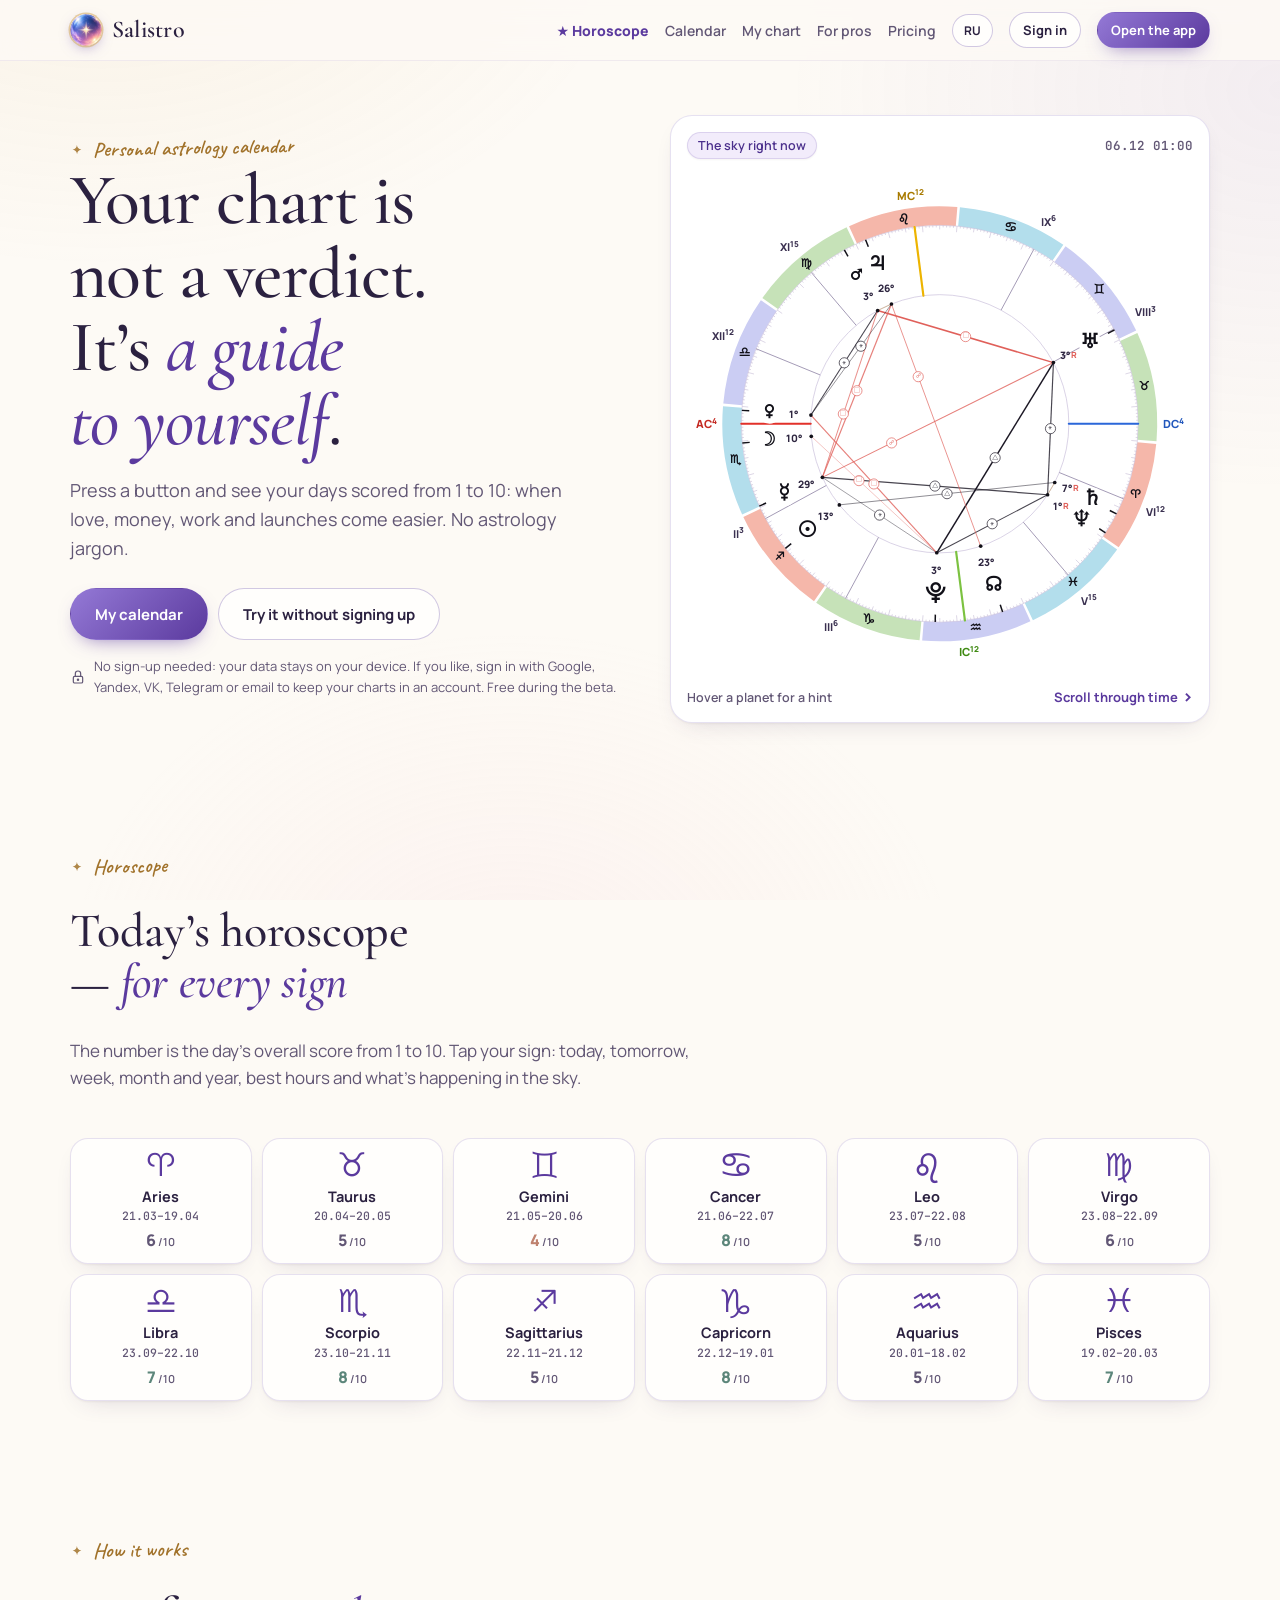
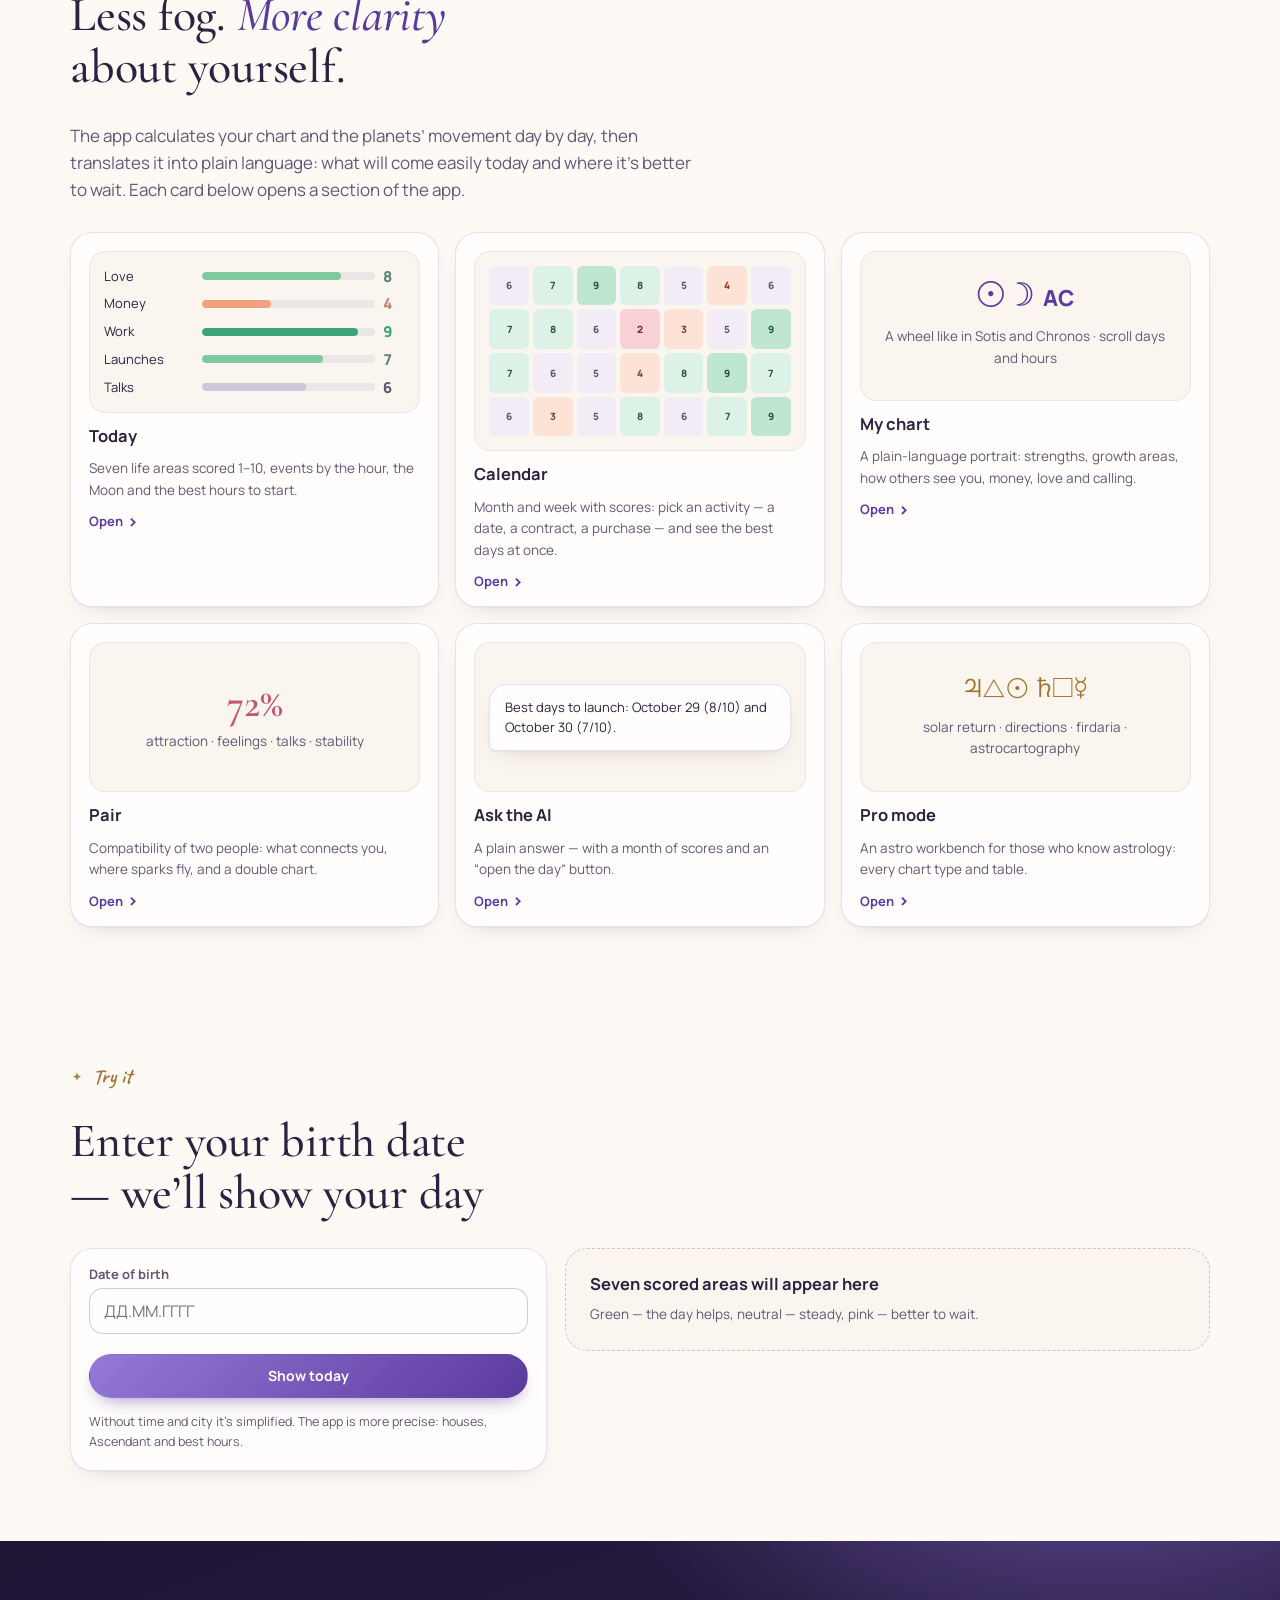
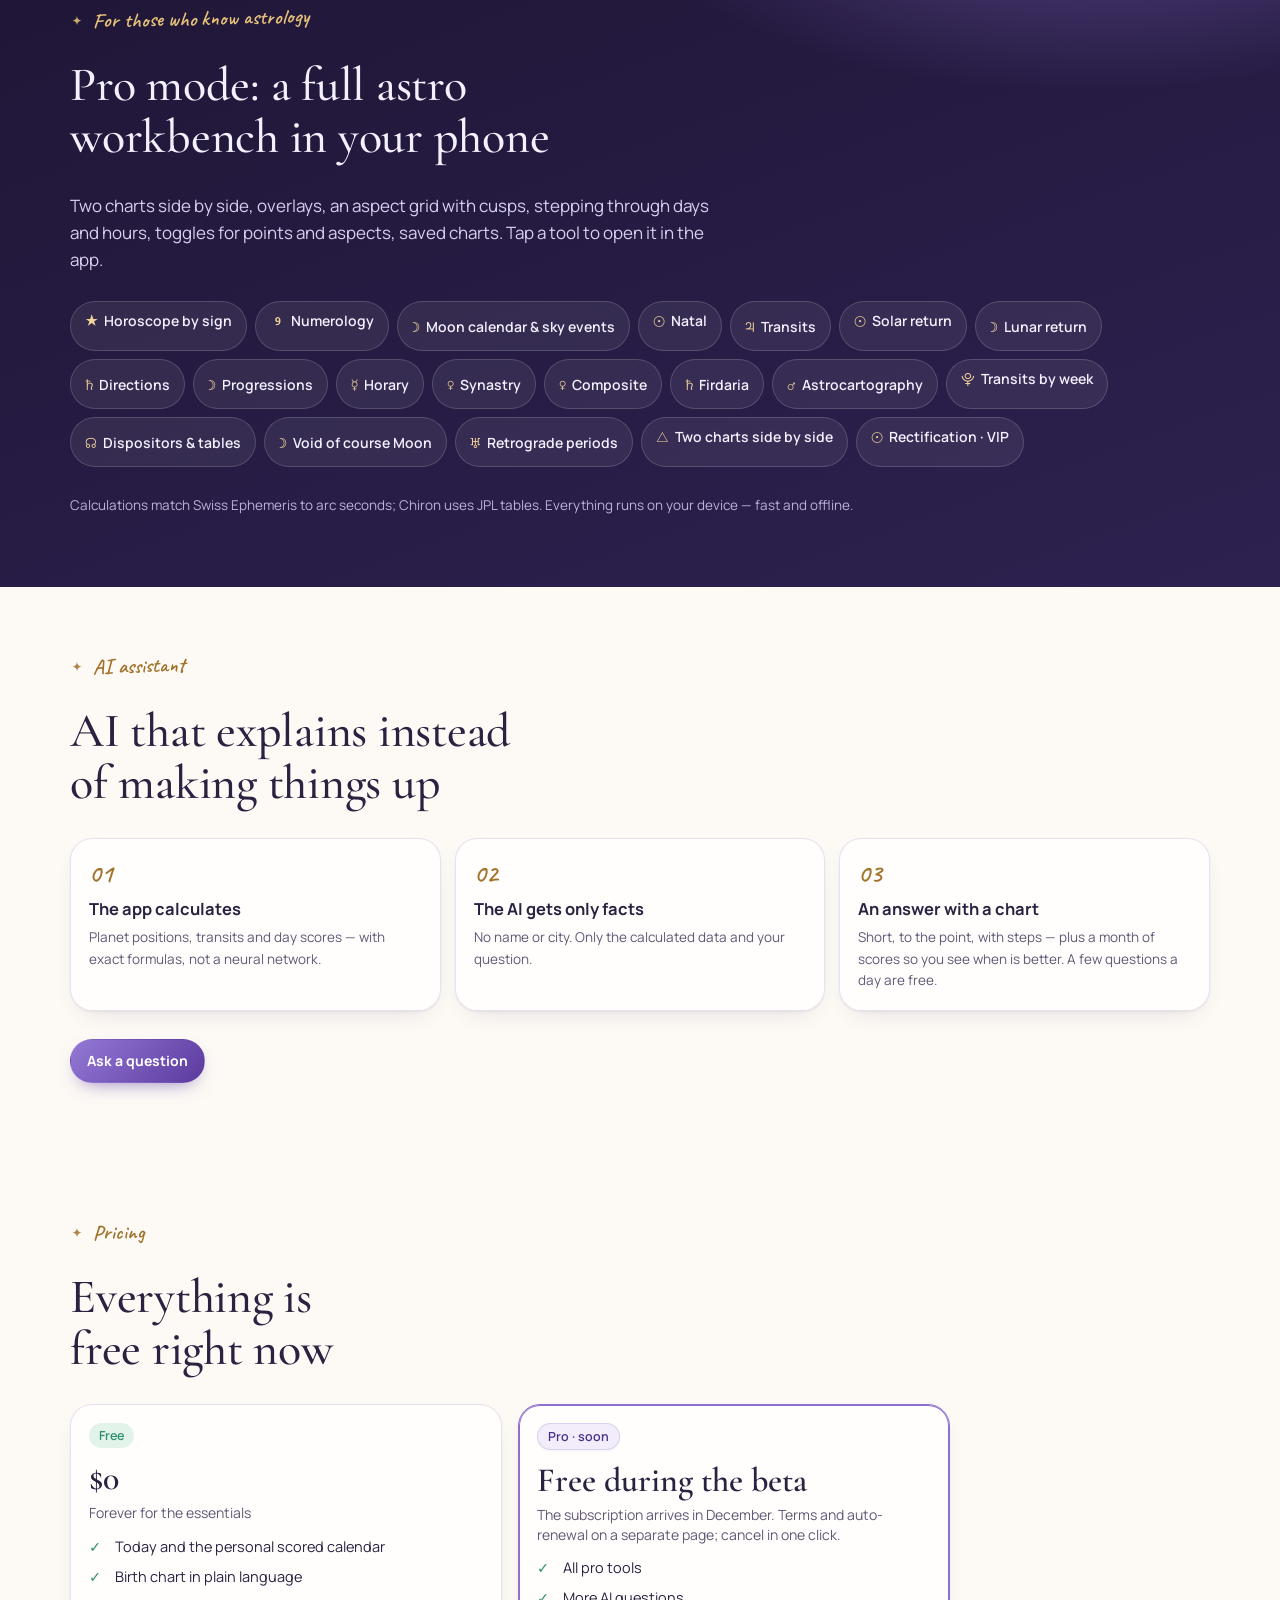
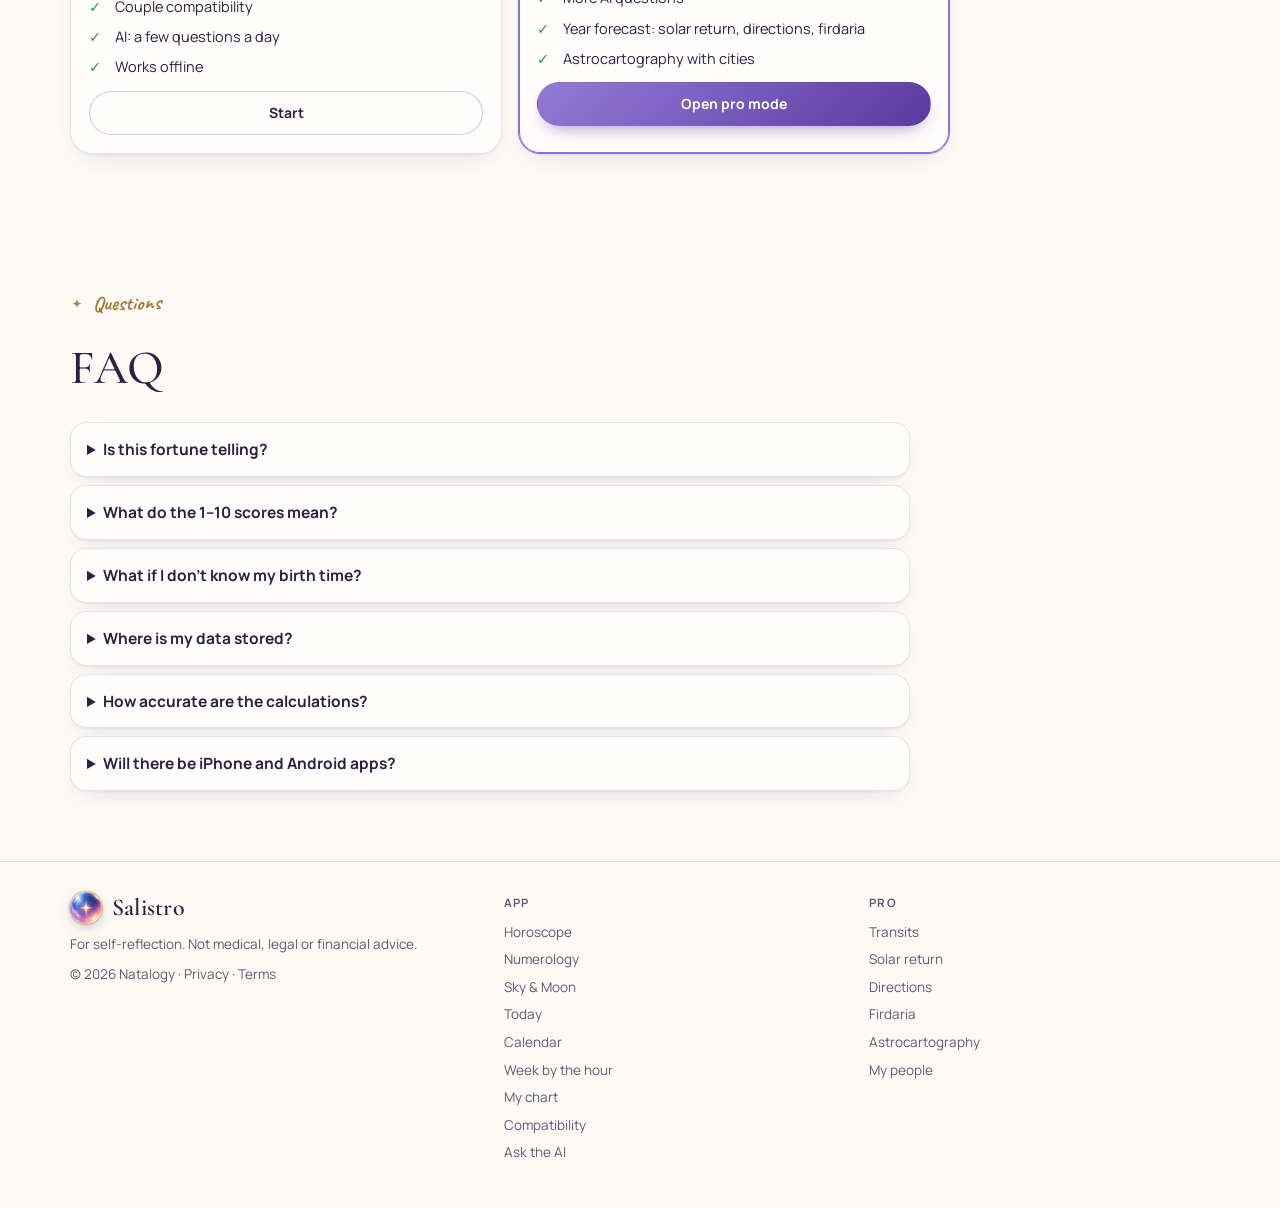
==== commit 46f999eb: "Название: Salistro (было Natalogy) src: 585af7496f992f190255a5b8a874a3397d3a9b79  Co-Authored-By: Cl" ====
--- a/index.html
+++ b/index.html
@@ -4,9 +4,9 @@
 <meta charset="utf-8">
 <meta name="robots" content="noindex, nofollow">
 <meta name="viewport" content="width=device-width,initial-scale=1,viewport-fit=cover">
-<title>Natalogy — твоя карта как инструкция к себе</title>
+<title>Salistro — твоя карта как инструкция к себе</title>
 <meta name="description" content="Личный астрологический календарь: баллы дня для любви, денег, работы и запусков. Натальная карта простым языком, совместимость, ИИ-помощник и профи-инструменты.">
-<meta property="og:title" content="Natalogy — твоя карта как инструкция к себе">
+<meta property="og:title" content="Salistro — твоя карта как инструкция к себе">
 <meta property="og:description" content="Нажми кнопку — и увидишь баллы своих дней: любовь, деньги, работа, запуски. Без астрологических терминов.">
 <meta property="og:type" content="website">
 <meta property="og:image" content="https://sneznyj.github.io/natalogy/assets/brand/og-1200x630.jpg">
@@ -111,7 +111,7 @@
 </head>
 <body>
 <header class="lnav"><div class="lw">
-  <a class="brand" href="./"><span class="brand-mark" aria-hidden="true"></span>Natalogy</a>
+  <a class="brand" href="./"><span class="brand-mark" aria-hidden="true"></span>Salistro</a>
   <span class="sp"></span>
   <a class="lk lk-hot" href="app.html#horoscope" data-i="nav.horo">★ Гороскоп</a>
   <a class="lk" href="app.html#calendar" data-i="nav.cal">Календарь</a>
@@ -215,7 +215,7 @@
   </section>
 </main>
 <footer class="foot"><div class="lw cols">
-  <div><a class="brand" href="./" style="color:var(--ink)"><span class="brand-mark" aria-hidden="true"></span>Natalogy</a><p style="margin-top:10px" data-i="foot.note">Для самопознания. Не медицинский, юридический или финансовый совет.</p><p style="margin-top:8px">© 2026 Natalogy · <a href="privacy.html" data-i="privacy">Конфиденциальность</a> · <a href="terms.html" data-i="terms">Условия</a></p></div>
+  <div><a class="brand" href="./" style="color:var(--ink)"><span class="brand-mark" aria-hidden="true"></span>Salistro</a><p style="margin-top:10px" data-i="foot.note">Для самопознания. Не медицинский, юридический или финансовый совет.</p><p style="margin-top:8px">© 2026 Natalogy · <a href="privacy.html" data-i="privacy">Конфиденциальность</a> · <a href="terms.html" data-i="terms">Условия</a></p></div>
   <div><span class="label" data-i="foot.lk">Кабинет</span><ul><li><a href="app.html#horoscope" data-i="l.horo">Гороскоп</a></li><li><a href="app.html#numerology" data-i="l.num">Нумерология</a></li><li><a href="app.html#sky" data-i="l.sky">Небо и Луна</a></li><li><a href="app.html#today" data-i="l.today">Сегодня</a></li><li><a href="app.html#calendar" data-i="l.cal">Календарь</a></li><li><a href="app.html#calendar?v=week" data-i="l.week">Неделя по часам</a></li><li><a href="app.html#chart" data-i="l.chart">Моя карта</a></li><li><a href="app.html#pair" data-i="l.pair">Совместимость</a></li><li><a href="app.html#ask" data-i="l.ask">Спросить ИИ</a></li></ul></div>
   <div><span class="label" data-i="foot.pro">Профи</span><ul><li><a href="app.html#pro?type=transit" data-i="l.tr">Транзиты</a></li><li><a href="app.html#pro?type=solar" data-i="l.sol">Соляр</a></li><li><a href="app.html#pro?type=directions" data-i="l.dir">Дирекции</a></li><li><a href="app.html#pro?tab=firdaria" data-i="l.fird">Фирдарии</a></li><li><a href="app.html#pro?tab=acg" data-i="l.acg">Астрокартография</a></li><li><a href="app.html#people" data-i="l.people">Мои люди</a></li></ul></div>
 </div></footer>
@@ -266,7 +266,7 @@
   };
   const lang = UI.lang();
   document.documentElement.lang = lang;
-  if (lang === 'en') { document.querySelectorAll('[data-i]').forEach((el) => { const v = EN[el.dataset.i]; if (v == null) return; if (el.hasAttribute('data-html')) el.innerHTML = v; else el.textContent = v; }); document.title = 'Natalogy — your chart as a guide to yourself'; }
+  if (lang === 'en') { document.querySelectorAll('[data-i]').forEach((el) => { const v = EN[el.dataset.i]; if (v == null) return; if (el.hasAttribute('data-html')) el.innerHTML = v; else el.textContent = v; }); document.title = 'Salistro — your chart as a guide to yourself'; }
   const sw = document.getElementById('langsw'); sw.textContent = lang === 'en' ? 'RU' : 'EN';
   sw.addEventListener('click', () => { window.NStore.set('lang', lang === 'en' ? 'ru' : 'en'); location.reload(); });
   // уже есть карта — приветствие и ссылки сразу в кабинет
--- a/css/app.css
+++ b/css/app.css
@@ -40,11 +40,9 @@
   /* таблицы аспектов: насыщенные цвета + подложка ячейки */
   --at-soft:#17141F; --at-soft-bg:#ECEAF1; --at-hard:#C9271F; --at-hard-bg:#FFE2DE; --at-conj:#8F5A00; --at-conj-bg:#FFEDC2; --at-minor:#5A3BBE; --at-minor-bg:#ECE4FF; --at-line:rgba(91,58,158,.22); --at-head:#3A2B5C;
   --nav-h:64px;
-  --fz:1; /* размер текста: обычный 1, крупный 1.12 (по умолчанию в приложении), очень крупный 1.25 */
+  --fz:1; /* масштаб текста: 16.10.2026 оставлен один, обычный (кнопку «Aa» и выбор в Настройках убрали) */
   color-scheme:light;
 }
-:root[data-fz="l"]{--fz:1.12}
-:root[data-fz="xl"]{--fz:1.25}
 @media (prefers-color-scheme: dark){
   :root:not([data-theme="light"]){
     --bg:#120D20; --bg-2:#181229; --surface:#1C1530; --surface-2:#231A3B; --surface-3:#2A2046;
@@ -269,7 +267,8 @@
 .ring-pts{position:relative;display:grid;place-items:center;flex:none}
 .ring-pts svg{display:block}
 .ring-pts b{position:absolute;inset:0;display:grid;place-items:center;font:800 calc(24px*var(--fz))/1 var(--f-ui);font-variant-numeric:tabular-nums}
-.ring-pts b small{font:600 calc(11.5px*var(--fz)) var(--f-ui);color:var(--faint);margin-left:1px;align-self:center}
+.ring-pts b > span{white-space:nowrap} /* «4/10» одной строкой по центру круга, «/10» на одной линии с цифрой */
+.ring-pts b small{font:600 max(9px,.4em) var(--f-ui);color:var(--faint);margin-left:1px}
 .bar5{display:grid;grid-template-columns:minmax(0,1fr) auto;gap:10px;align-items:center}
 .pbar{position:relative;height:8px;border-radius:5px;background:var(--line-soft);overflow:hidden}
 .pbar i{position:absolute;left:0;top:0;bottom:0;border-radius:5px}
@@ -440,8 +439,6 @@
 #calBody{container:calbody/inline-size}
 @container calbody (max-width:1060px){.cal-layout{grid-template-columns:minmax(0,1fr) calc(320px*var(--fz))}}
 @container calbody (max-width:860px){.cal-layout{grid-template-columns:1fr}}
-@container calbody (max-width:960px){:root[data-fz="l"] .cal-layout{grid-template-columns:1fr}}
-@container calbody (max-width:1080px){:root[data-fz="xl"] .cal-layout{grid-template-columns:1fr}}
 /* календарь и панель дня — одной высоты: недели тянутся, если панель выше; кнопка «Подробнее о дне» — внизу панели */
 .cal-layout > .card{display:flex;flex-direction:column}
 .cal-layout .cal{flex:1 0 auto;grid-template-rows:min-content;grid-auto-rows:auto} /* недели — по содержимому; лишняя высота (если панель выше) делится между ними поровну */
@@ -880,40 +877,116 @@
 .fd-bar i{font-size:calc(14px*var(--fz));cursor:pointer;transition:filter .15s}
 .fd-bar i:hover{filter:brightness(1.12)}
 .fd-bar i.cur{box-shadow:inset 0 0 0 2.5px #fff,0 0 0 2px var(--ink);z-index:1}
-.fd-list{display:grid;gap:8px}
-.fd-per{border:1px solid var(--line);border-radius:16px;background:var(--surface);scroll-margin-top:130px;overflow:hidden}
-.fd-per.cur{border-color:var(--lav);box-shadow:0 0 0 1.5px var(--lav)}
-.fd-per > summary{list-style:none;display:grid;grid-template-columns:40px minmax(0,1fr) auto auto 22px;gap:12px;align-items:center;padding:10px 14px;cursor:pointer}
-.fd-per > summary::-webkit-details-marker{display:none}
-.fd-per > summary:hover{background:var(--lav-soft)}
+/* Фирдарии — схема на один экран (16.10, Алина): строки — большие периоды, в строке — их подпериоды; годовые — полосой внизу.
+   Прошлое приглушено, сейчас — подсвечено (период — сиреневым, подпериод — золотым). Не влезает по высоте — fdFit: .tight / .tight2 */
+.fd-scheme{display:grid;gap:8px;padding:14px 16px;container:fdscheme / inline-size}
+.fds-top{display:flex;flex-wrap:wrap;align-items:baseline;gap:2px 12px}
+.fds-top .fd-nodes{align-self:center;margin:0}
+.fds-bars{position:relative;display:grid;gap:4px}
+.fds-bars .fd-bar{height:calc(24px*var(--fz))}
+.fds-bars .fd-bar2{height:calc(18px*var(--fz))}
+.fds-bars .fd-bar2 i{font-size:calc(11px*var(--fz));cursor:pointer}
+.fds-nowl{position:absolute;top:-4px;bottom:-4px;width:3px;margin-left:-1.5px;border-radius:2px;background:var(--ink);box-shadow:0 0 0 1.5px var(--surface);z-index:2}
+.fds-ticks{position:relative;height:calc(13px*var(--fz));margin-top:-3px;font:600 calc(10.5px*var(--fz))/1 var(--f-mono);color:var(--muted)}
+.fds-ticks span{position:absolute;top:0;transform:translateX(-50%)}
+.fds-ticks span:first-child{transform:none}
+.fds-ticks span:last-child{transform:translateX(-100%)}
+.fds-grid{display:grid;gap:4px}
+.fds-r,.fds-year{display:grid;grid-template-columns:calc(212px*var(--fz)) minmax(0,1fr);gap:4px;align-items:stretch}
+.fds-h{appearance:none;font:inherit;color:var(--ink);text-align:left;cursor:pointer;display:grid;grid-template-columns:auto minmax(0,1fr);grid-template-rows:auto auto;column-gap:8px;align-items:center;padding:3px 8px 3px 3px;border:1px solid var(--line);border-radius:10px;background:var(--surface);min-width:0}
+.fds-h .fd-sw{width:calc(32px*var(--fz));height:calc(32px*var(--fz));border-radius:8px;font-size:calc(17px*var(--fz));background:var(--fc);grid-row:1 / span 2}
+.fds-hn{display:flex;align-items:baseline;gap:6px;min-width:0}
+.fds-hn b{font-size:calc(13.5px*var(--fz));line-height:1.2;white-space:nowrap}
+.fds-hn small{font-size:calc(11.5px*var(--fz));color:var(--muted);white-space:nowrap}
+.fds-hd{font-size:calc(10.5px*var(--fz));line-height:1.25;color:var(--muted);white-space:nowrap;overflow:hidden;text-overflow:ellipsis}
+.fds-subs{display:grid;grid-template-columns:repeat(7,minmax(0,1fr));gap:4px;min-width:0}
+.fds-c{appearance:none;font:inherit;color:var(--ink);text-align:left;cursor:pointer;display:grid;grid-template-columns:auto minmax(0,1fr);grid-template-rows:auto auto;column-gap:6px;align-items:center;padding:3px 6px 3px 3px;border:1px solid var(--line-soft);border-radius:9px;background:var(--surface);min-width:0}
+.fds-c .g{grid-row:1 / span 2;width:calc(24px*var(--fz));height:calc(24px*var(--fz));border-radius:7px;display:grid;place-items:center;background:var(--fc);color:#fff;font:400 calc(14px*var(--fz))/1 var(--f-glyph)}
+.fds-cn{font:700 calc(12.5px*var(--fz))/1.2 var(--f-ui);white-space:nowrap;overflow:hidden;text-overflow:ellipsis;min-width:0}
+.fds-cd{font-size:calc(10.5px*var(--fz));line-height:1.25;color:var(--muted);white-space:nowrap;overflow:hidden;text-overflow:ellipsis;min-width:0}
+.fds-c:hover,.fds-h:hover{background:var(--lav-soft);border-color:var(--lav)}
+.fds-c:focus-visible,.fds-h:focus-visible{outline:2px solid var(--lav);outline-offset:1px}
+.fds-r.past .fds-h,.fds-c.past,.fds-y.past{opacity:.5}
+.fds-r.past .fds-h:hover,.fds-c.past:hover{opacity:1}
+.fds-r.cur .fds-h{border-color:var(--lav);box-shadow:0 0 0 1.5px var(--lav);background:var(--lav-soft)}
+.fds-c.cur,.fds-y.cur{border-color:var(--gold-2);box-shadow:0 0 0 1.5px var(--gold-2);background:var(--gold-soft)}
+.fds-none{grid-column:1 / -1;align-self:center;padding:0 8px;font-size:calc(12px*var(--fz));line-height:1.3;color:var(--muted)}
+.fds-year{align-items:center;padding-top:6px;border-top:1px solid var(--line-soft)}
+.fds-yl{display:grid;font:700 calc(12.5px*var(--fz))/1.25 var(--f-ui);cursor:help;padding-left:3px}
+.fds-yl small{font-weight:500;font-size:calc(10.5px*var(--fz));color:var(--muted)}
+.fds-ys{display:grid;grid-template-columns:repeat(auto-fit,minmax(calc(66px*var(--fz)),1fr));gap:4px;min-width:0}
+.fds-y{display:flex;align-items:center;gap:4px;min-width:0;padding:2px 4px 2px 2px;border:1px solid var(--line-soft);border-radius:8px;background:var(--surface);cursor:help}
+.fds-y .g{flex:none;width:calc(20px*var(--fz));height:calc(20px*var(--fz));border-radius:6px;display:grid;place-items:center;background:var(--fc);color:#fff;font:400 calc(12px*var(--fz))/1 var(--f-glyph)}
+.fds-y .mono{font-size:calc(10px*var(--fz));white-space:nowrap;overflow:hidden;text-overflow:ellipsis;min-width:0}
+.fds-hint{margin:0}
+/* не влезает по высоте (fdFit): .tight — строки плотнее; .tight2 — без второй полосы и подсказки; .tight3 — подпериоды без названий, шапка периода уже */
+.fd-scheme.tight{gap:5px;padding-top:10px;padding-bottom:10px}
+.fd-scheme.tight .fds-grid{gap:3px}
+.fd-scheme.tight .fds-c{padding:2px 5px 2px 2px;column-gap:5px}
+.fd-scheme.tight .fds-c .g{width:calc(20px*var(--fz));height:calc(20px*var(--fz));border-radius:6px;font-size:calc(12.5px*var(--fz))}
+.fd-scheme.tight .fds-cn{font-size:calc(12px*var(--fz));line-height:1.1}
+.fd-scheme.tight .fds-cd,.fd-scheme.tight .fds-hd{line-height:1.1}
+.fd-scheme.tight .fds-h{padding-top:2px;padding-bottom:2px}
+.fd-scheme.tight .fds-h .fd-sw{width:calc(26px*var(--fz));height:calc(26px*var(--fz));font-size:calc(15px*var(--fz))}
+.fd-scheme.tight .fds-hn b{font-size:calc(13px*var(--fz));line-height:1.1}
+.fd-scheme.tight2 .fd-bar2,.fd-scheme.tight2 .fds-hint{display:none}
+.fd-scheme.tight3 .fds-cn,.fd-scheme.tight3 .fds-hd{display:none}
+.fd-scheme.tight3 .fds-c{grid-template-rows:auto}
+.fd-scheme.tight3 .fds-c .g{grid-row:auto}
+.fd-scheme.tight3 .fds-r,.fd-scheme.tight3 .fds-year{grid-template-columns:calc(150px*var(--fz)) minmax(0,1fr)}
+/* .narrow (fdFit: дата в клетке не помещается) — значок и название сверху, дата во всю ширину под ними; у шапки периода — без дат */
+.fd-scheme.narrow .fds-r,.fd-scheme.narrow .fds-year{grid-template-columns:calc(168px*var(--fz)) minmax(0,1fr)}
+.fd-scheme.narrow .fds-hd{display:none}
+.fd-scheme.narrow .fds-hn{flex-wrap:wrap;row-gap:0}
+.fd-scheme.narrow .fds-c{row-gap:1px}
+.fd-scheme.narrow .fds-c .g{grid-row:1;width:calc(18px*var(--fz));height:calc(18px*var(--fz));border-radius:5px;font-size:calc(11.5px*var(--fz))}
+.fd-scheme.narrow .fds-cd{grid-column:1 / -1}
+/* .narrow-h — шапка периода сжата до значка и возраста (название — в подсказке и в окне), годовые — подписью над полосой */
+.fd-scheme.narrow-h .fds-r{grid-template-columns:calc(56px*var(--fz)) minmax(0,1fr)}
+.fd-scheme.narrow-h .fds-year{grid-template-columns:minmax(0,1fr)}
+.fd-scheme.narrow-h .fds-yl{display:flex;flex-wrap:wrap;align-items:baseline;gap:0 8px}
+.fd-scheme.narrow-h .fds-h{grid-template-columns:minmax(0,1fr);justify-items:center;row-gap:1px;padding:2px}
+.fd-scheme.narrow-h .fds-h .fd-sw{grid-row:auto;width:calc(20px*var(--fz));height:calc(20px*var(--fz));border-radius:6px;font-size:calc(12.5px*var(--fz))}
+.fd-scheme.narrow-h .fds-hn b{display:none}
+.fd-scheme.narrow-h .fds-hn small{font-size:calc(9.5px*var(--fz));line-height:1.1}
+.fd-scheme.narrow-h .fds-ys{grid-template-columns:repeat(auto-fit,minmax(calc(44px*var(--fz)),1fr))}
+.fd-scheme.narrow-h .fds-y{flex-direction:column;gap:1px;padding:2px}
+.fd-scheme.narrow-h .fds-none,.fd-scheme.tight .fds-none{white-space:nowrap;overflow:hidden;text-overflow:ellipsis}
+/* .narrow-y — год двумя цифрами */
+.fds-cd .ds,.fd-scheme.narrow-y .fds-cd .dl{display:none}
+.fd-scheme.narrow-y .fds-cd .ds{display:inline}
+/* .noname — плитка «значок сверху, дата под ним» без названия */
+.fd-scheme.noname .fds-cn{display:none}
+.fd-scheme.noname .fds-c{grid-template-columns:minmax(0,1fr);justify-items:center}
+.fd-scheme.noname .fds-c .g{grid-row:auto;width:calc(18px*var(--fz));height:calc(18px*var(--fz));border-radius:5px;font-size:calc(11.5px*var(--fz))}
+.fd-scheme.noname .fds-c{padding:2px;row-gap:1px}
+.fd-scheme.noname .fds-cd{grid-column:auto;text-align:center;max-width:100%}
+/* телефон (или .narrow-s на узкой карточке): шапка периода над подпериодами, подпериоды в 4 колонки */
+.fd-scheme.narrow-s .fds-r,.fd-scheme.narrow-s .fds-year{grid-template-columns:minmax(0,1fr)}
+.fd-scheme.narrow-s .fds-h{grid-template-columns:auto minmax(0,1fr);justify-items:stretch}
+.fd-scheme.narrow-s .fds-h .fd-sw{grid-row:1 / span 2;width:calc(32px*var(--fz));height:calc(32px*var(--fz))}
+.fd-scheme.narrow-s .fds-hn b,.fd-scheme.narrow-s .fds-hd{display:block}
+.fd-scheme.narrow-s .fds-subs{grid-template-columns:repeat(4,minmax(0,1fr))}
+.fd-scheme.narrow-s .fds-r{gap:3px;margin-bottom:4px}
+@container fdscheme (max-width:620px){.fds-r,.fds-year,.fd-scheme.tight3 .fds-r,.fd-scheme.tight3 .fds-year,.fd-scheme.narrow .fds-r,.fd-scheme.narrow .fds-year{grid-template-columns:minmax(0,1fr)}.fds-hd,.fd-scheme.narrow .fds-hd{display:block}.fds-subs{grid-template-columns:repeat(4,minmax(0,1fr))}.fds-r{gap:3px;margin-bottom:4px}.fds-ticks [data-a="70"]{display:none}.fds-bars .fd-bar2 i{font-size:0}}
 .fd-sw{width:40px;height:40px;border-radius:12px;display:grid;place-items:center;color:#fff;font:400 calc(20px*var(--fz)) var(--f-glyph)}
-.fd-n{display:grid;min-width:0}
-.fd-n b{font-size:calc(15px*var(--fz));line-height:1.3}
-.fd-n small,.fd-sn small{font-size:calc(12.5px*var(--fz));color:var(--muted)}
+.fd-sn{display:grid;min-width:0;font-weight:700;font-size:calc(14px*var(--fz))}
+.fd-sn small{font-size:calc(12.5px*var(--fz));color:var(--muted);font-weight:500}
 .fd-dt{white-space:nowrap}
-.fd-chev{color:var(--lav-strong);transition:transform .2s}
-.fd-per[open] .fd-chev{transform:rotate(180deg)}
-.fd-body{display:grid;gap:10px;padding:4px 14px 14px}
-.fd-body > p{font-size:calc(14.5px*var(--fz))}
-.fd-subs{display:grid;gap:5px}
-.fd-sub{border:1px solid var(--line-soft);border-radius:12px;background:var(--surface-2)}
-.fd-sub > summary{list-style:none;display:grid;grid-template-columns:62px minmax(0,1fr) auto auto;gap:10px;align-items:center;padding:8px 12px;cursor:pointer}
-.fd-sub > summary::-webkit-details-marker{display:none}
-.fd-sub > summary:hover{background:var(--lav-soft);border-radius:12px}
-.fd-sub.cur{border-color:var(--gold-2);background:var(--gold-soft)}
-.fd-gl{font-size:calc(17px*var(--fz));color:var(--lav-strong)}
-.fd-sn{display:grid;min-width:0;font-weight:700;font-size:calc(14px*var(--fz))}
-.fd-sbody{padding:0 12px 12px 84px;display:grid;gap:6px;font-size:calc(14px*var(--fz))}
-.fd-now .fd-body{padding:0}
-.fd-now .fd-body > p{color:var(--night-ink)}
+/* «Сейчас» под схемой: слева период, справа текущий подпериод */
+.fd-now-g{display:grid;grid-template-columns:minmax(0,1fr) minmax(0,1.15fr);gap:18px;align-items:start}
+.fd-now-g > .stack > p,.fd-now-g h3{color:var(--night-ink)}
+@media (max-width:900px){.fd-now-g{grid-template-columns:minmax(0,1fr)}}
 .fd-now .muted,.fd-now .label{color:var(--night-muted)}
-.fd-now .fd-sub{background:rgba(255,255,255,.06);border-color:rgba(255,255,255,.14);color:var(--night-ink)}
-.fd-now .fd-sub.cur{background:rgba(233,196,106,.16);border-color:rgba(233,196,106,.6)}
-.fd-now .fd-sub > summary:hover{background:rgba(255,255,255,.08)}
-.fd-now .fd-gl{color:#F6D98E}
-.fd-now .fd-sn small{color:var(--night-muted)}
 .fd-now .tag.acc{background:rgba(255,255,255,.16);color:#fff}
-@media (max-width:640px){.fd-per > summary{grid-template-columns:36px minmax(0,1fr) 20px}.fd-per > summary .fd-dt,.fd-per > summary .tag{grid-column:2}.fd-sub > summary{grid-template-columns:52px minmax(0,1fr)}.fd-sub > summary .fd-dt,.fd-sub > summary .tag{grid-column:2}.fd-sbody{padding-left:12px}}
+/* окно периода: подпериоды списком */
+.fd-plist{display:grid;gap:5px}
+.fd-pli{appearance:none;font:inherit;color:var(--ink);text-align:left;cursor:pointer;display:grid;grid-template-columns:calc(58px*var(--fz)) minmax(0,1fr) auto auto;gap:10px;align-items:center;padding:7px 12px;border:1px solid var(--line-soft);border-radius:12px;background:var(--surface-2)}
+.fd-pli .g{font-size:calc(16px*var(--fz));color:var(--lav-strong)}
+.fd-pli:hover{background:var(--lav-soft);border-color:var(--lav)}
+.fd-pli.cur{border-color:var(--gold-2);background:var(--gold-soft)}
+.fd-pli.past{opacity:.7}
+@media (max-width:640px){.fd-pli{grid-template-columns:calc(50px*var(--fz)) minmax(0,1fr)}.fd-pli .fd-dt,.fd-pli .tag{grid-column:2}}
 /* астрокарта: обычная карта мира */
 .acg-map{height:clamp(360px,58vh,600px);background:var(--surface-2);border:1px solid var(--line);isolation:isolate;z-index:0}
 .acg-map > svg{height:100%;width:100%}
@@ -955,9 +1028,6 @@
 
 /* ---------- 4-я волна (12.10.2026, вечер): крупный текст, большое колесо, крутить мышью ---------- */
 /* размер текста в шапке: «Aa» — обычный → крупный → очень крупный */
-.fz-tg span{font:800 calc(15px*var(--fz))/1 var(--f-ui);letter-spacing:-.02em}
-.fz-tg small{font-size:.72em;font-weight:800}
-.fz-tg[data-z="xl"]{background:var(--lav-soft);border-color:var(--lav);color:var(--lav-ink)}
 /* «Карта»: страница во всю ширину, колесо — почти на всю область (по высоте экрана), справа машина времени и транзиты */
 .main[data-page="chart"]{max-width:1880px}
 .main[data-page="chart"] #portrait{max-width:1240px}
@@ -1280,8 +1350,32 @@
 .pd-disp .toggles{gap:5px}
 .pd-disp .toggles .tg{min-width:calc(34px*var(--fz));min-height:calc(32px*var(--fz));padding:2px 6px;font-size:calc(15px*var(--fz))}
 .pd-disp .toggles .tg.t{font-size:calc(12.5px*var(--fz))}
-.pd-quick .btn.sm{min-height:32px;padding:4px 10px;font-size:calc(12.5px*var(--fz))}
-.pd-quick{gap:6px}
+/* «Что показывать» по разделам (16.10, Алина): внутренний круг — сиреневая метка (как круг натала на колесе),
+   внешний — фиолетовая обводка (как его куспиды), куспиды — графитовая; у каждого раздела свои быстрые наборы справа */
+.pd-grp{display:grid;gap:7px;padding:9px 10px 10px;border:1px solid var(--line-soft);border-radius:12px;background:var(--surface-2);min-width:0}
+.pd-gh{display:flex;align-items:flex-start;gap:6px;min-width:0}
+.pd-gt{display:grid;flex:1 0 auto;max-width:100%}
+.pd-gh b{font:700 calc(13.5px*var(--fz))/1.25 var(--f-ui);color:var(--ink);white-space:nowrap}
+.pd-gl{min-width:0;overflow:hidden;text-overflow:ellipsis;white-space:nowrap;font-size:calc(12px*var(--fz));line-height:1.25;color:var(--muted)}
+.pd-gl:empty{display:none}
+.pd-qs{display:flex;flex-wrap:wrap;justify-content:flex-end;gap:1px;flex:0 1 auto;min-width:0}
+.pd-gh .pd-dot{margin-top:calc(2.5px*var(--fz))}
+/* кнопки разделов — сеткой: в колонке справа по 8 в ряд (16 точек — две строки) */
+.pd-grp .toggles{display:grid;grid-template-columns:repeat(auto-fill,minmax(calc(30px*var(--fz)),1fr));gap:4px}
+.pd-disp .pd-grp .toggles .tg{min-width:0;min-height:calc(30px*var(--fz));padding:0 2px;border-radius:8px}
+.pd-sub .toggles{flex:1;min-width:calc(170px*var(--fz))}
+.pd-q{appearance:none;border:0;background:none;padding:3px 6px;border-radius:7px;font:700 calc(12px*var(--fz))/1.2 var(--f-ui);color:var(--lav-strong);cursor:pointer;white-space:nowrap}
+.pd-q:hover{background:var(--lav-soft)}
+.pd-q:focus-visible{outline:2px solid var(--lav);outline-offset:1px}
+.pd-dot{width:13px;height:13px;border-radius:50%;flex:none}
+.pd-dot.in{background:var(--w-ring-in);box-shadow:inset 0 0 0 2px var(--w-ring-line)}
+.pd-dot.out{background:var(--w-paper);box-shadow:inset 0 0 0 2px var(--w-cusp2)}
+.pd-dot.cu{background:var(--w-paper);box-shadow:inset 0 0 0 2px var(--w-cusp)}
+.pd-dot.asp{display:none}
+.pd-grp.off .pd-qs{display:none}
+.pd-grp .pd-none{margin:0;line-height:1.4}
+.pd-sub{display:flex;align-items:center;gap:6px 8px;flex-wrap:wrap}
+.pd-disp .tg:disabled{opacity:.3;cursor:not-allowed}
 /* Карта: колесо и динамика под ним — слева, таблица аспектов и «Что показывать» — справа; всё видно разом */
 .pro-main{display:grid;grid-template-columns:minmax(0,1fr) minmax(calc(300px*var(--fz)),clamp(330px,32%,calc(470px*var(--fz))));gap:16px;align-items:start}
 .pro-main .pro-wheel{gap:8px;padding:12px 14px}
@@ -1365,20 +1459,14 @@
 
 /* ===== 14.10: фирдарии — все подпериоды ===== */
 .fd-bar2{height:24px}
-.fd-bar2 i{font-size:calc(11.5px*var(--fz));cursor:help}
+.fd-bar2 i{font-size:calc(11.5px*var(--fz))}
 .fd-nodes{font-size:calc(13.5px*var(--fz))}
 .fd-s3{display:grid;gap:3px}
 .fd-s3r{display:grid;grid-template-columns:calc(78px*var(--fz)) minmax(0,1fr) auto auto;gap:10px;align-items:center;padding:5px 9px;border-radius:9px;font-size:calc(13px*var(--fz));background:var(--surface)}
 .fd-s3r .g{font-size:calc(14px*var(--fz));color:var(--lav-strong)}
 .fd-s3r .mono{font-size:calc(12px*var(--fz));white-space:nowrap}
 .fd-s3r.cur{background:var(--gold-soft);box-shadow:inset 0 0 0 1.5px var(--gold-2)}
-.fd-now .fd-s3r{background:rgba(255,255,255,.05)}
-.fd-now .fd-s3r.cur{background:rgba(233,196,106,.16)}
-.fd-now .fd-s3r .g{color:#F6D98E}
-.fd-alltbl > summary{cursor:pointer;list-style:none}
-.fd-alltbl > summary::-webkit-details-marker{display:none}
-.fd-alltbl tr.fd-first td{border-top:2px solid var(--line-strong)}
-@media (max-width:640px){.fd-sbody{padding:0 10px 10px}.fd-s3r{grid-template-columns:auto minmax(0,1fr);}.fd-s3r .mono{grid-column:1 / -1}}
+@media (max-width:640px){.fd-s3r{grid-template-columns:auto minmax(0,1fr)}.fd-s3r .mono{grid-column:1 / -1}}
 
 /* ===== 14.10: транзиты — дома в скобках ===== */
 .tr-hl{display:block;margin-top:3px;font-size:calc(12.5px*var(--fz));color:var(--ink);font-family:var(--f-ui)}
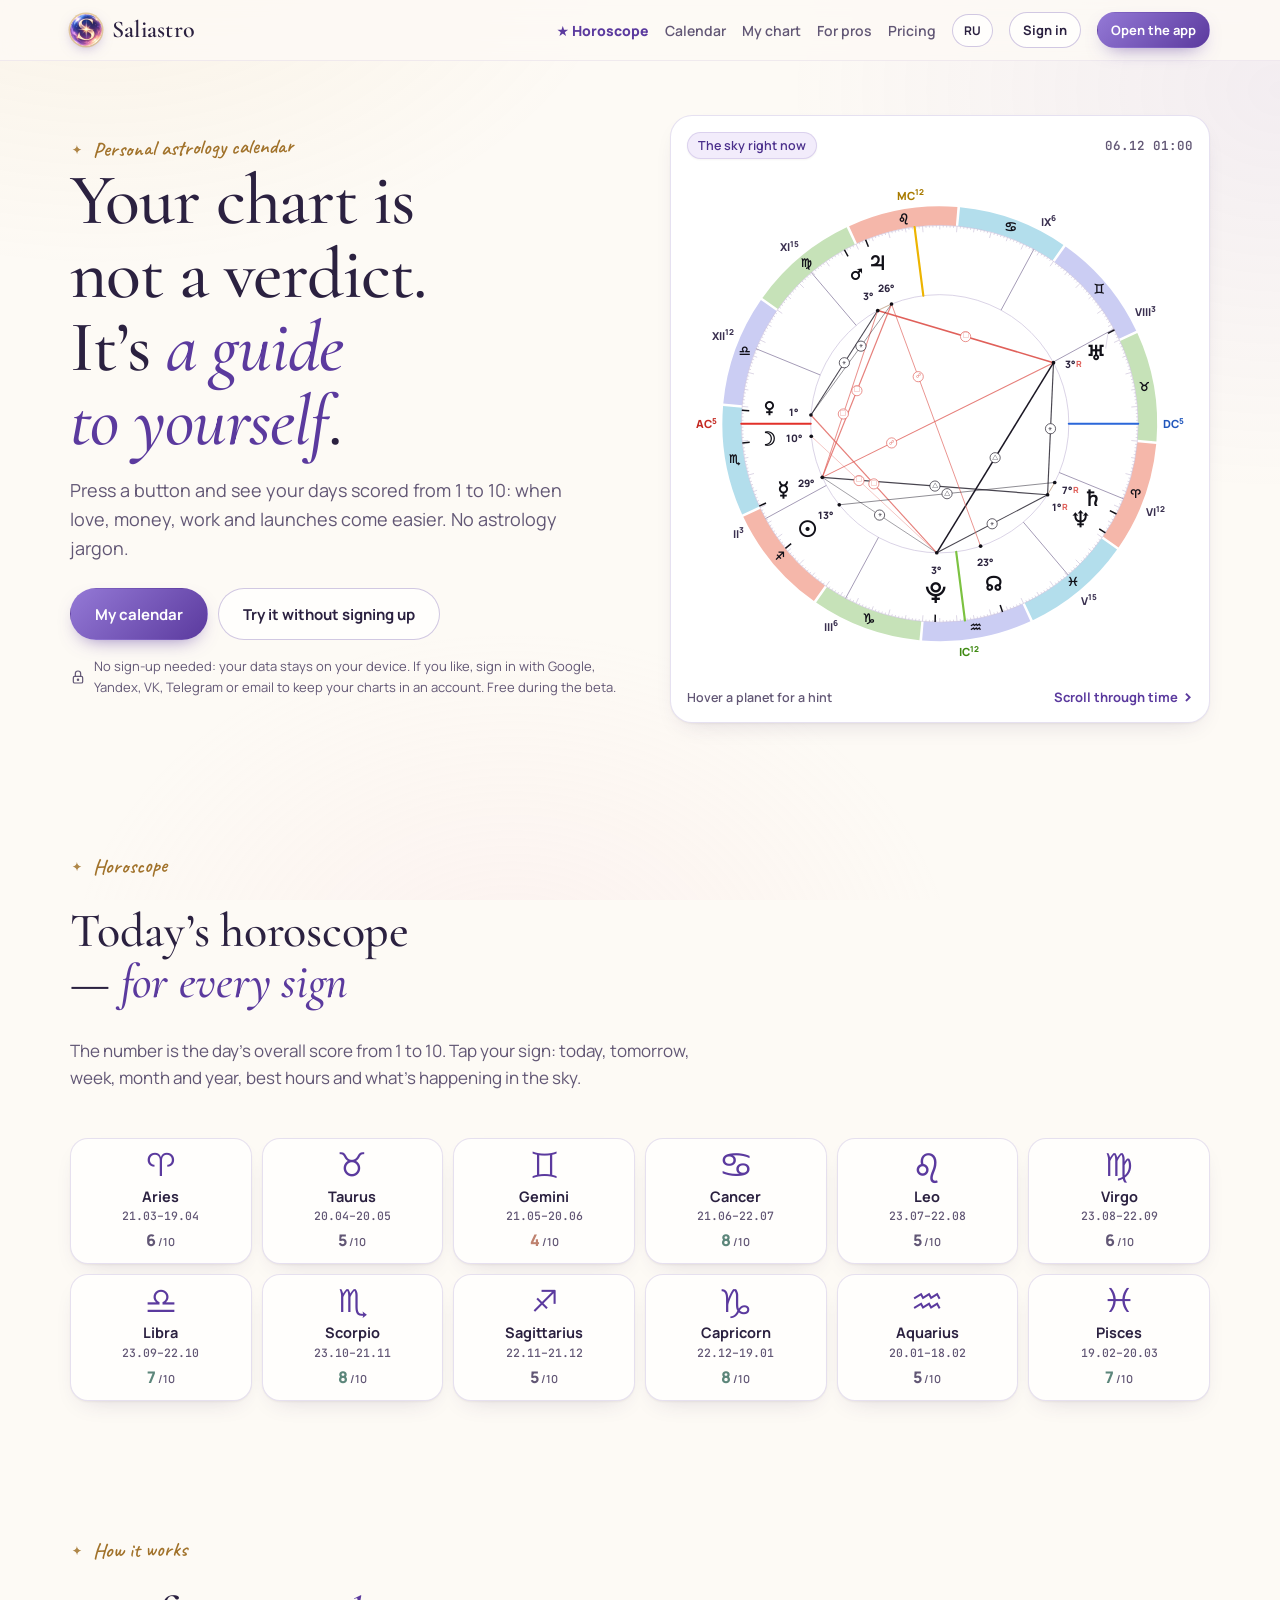
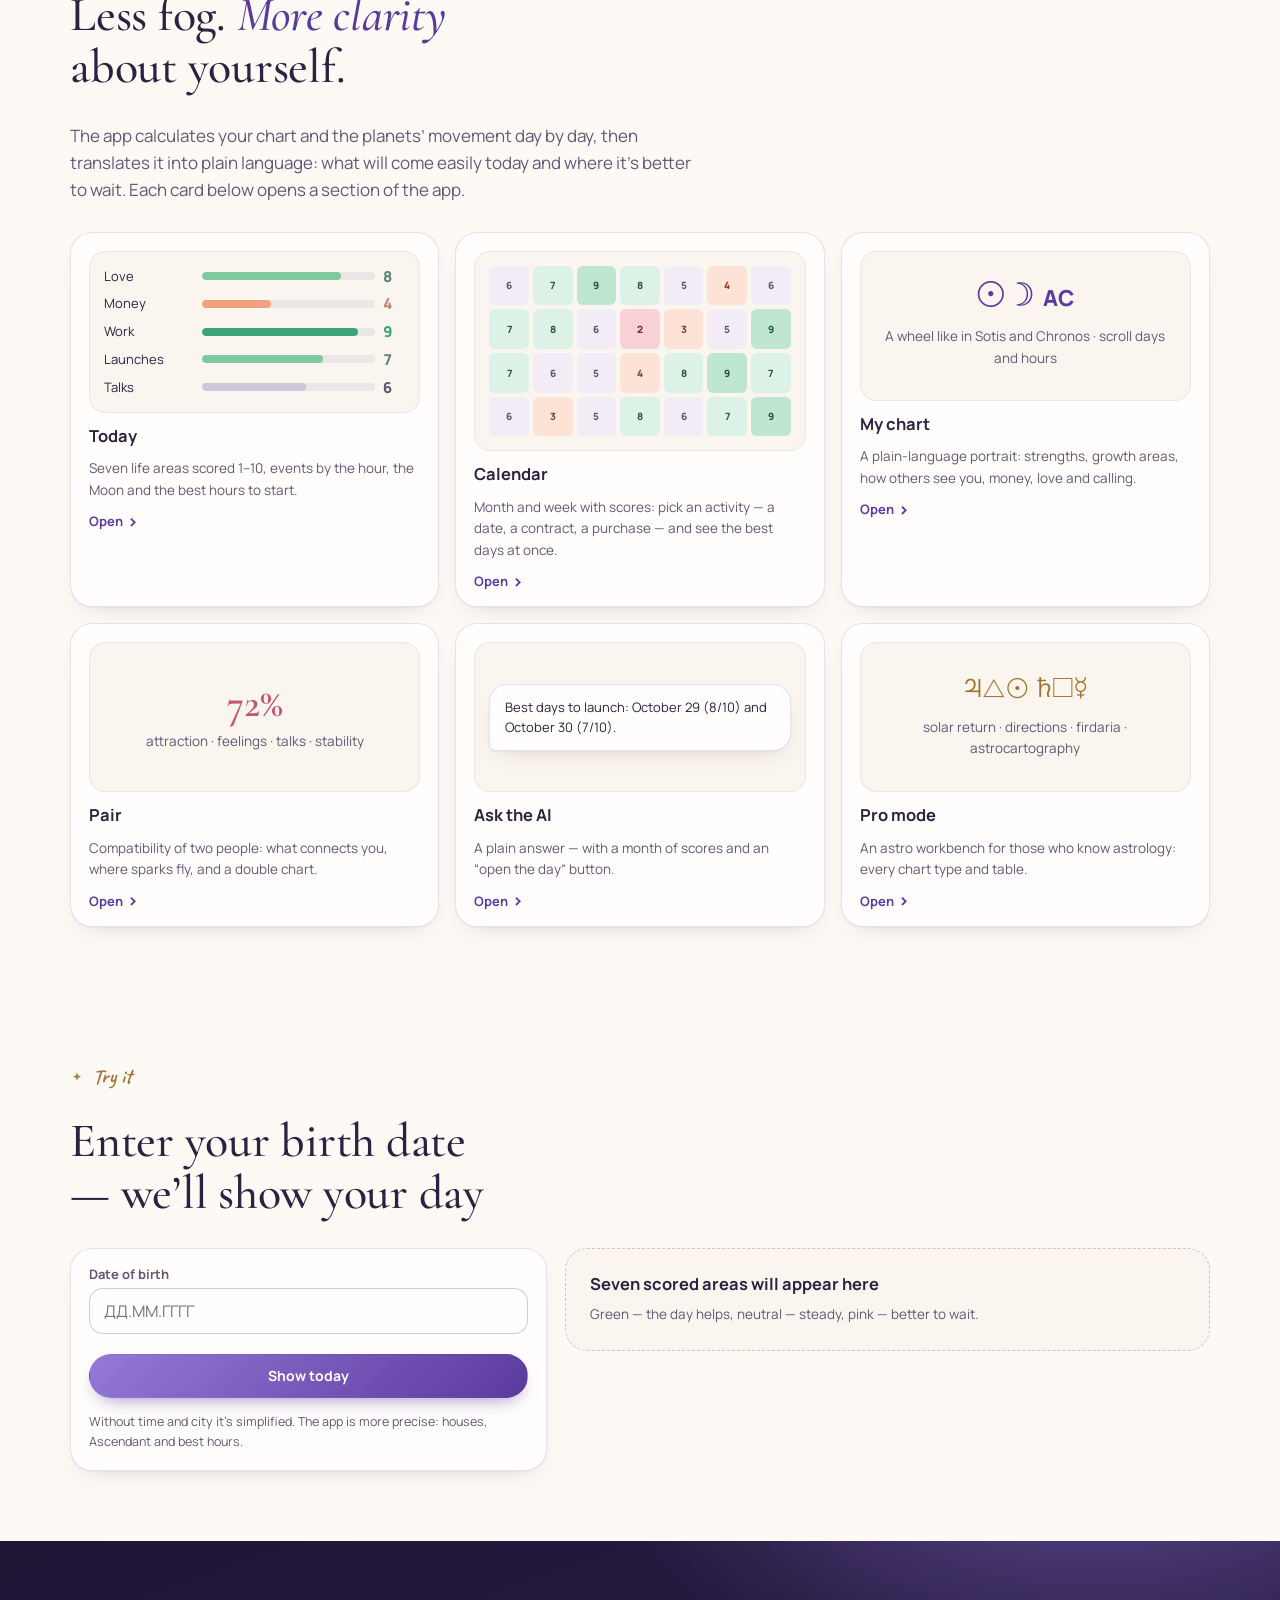
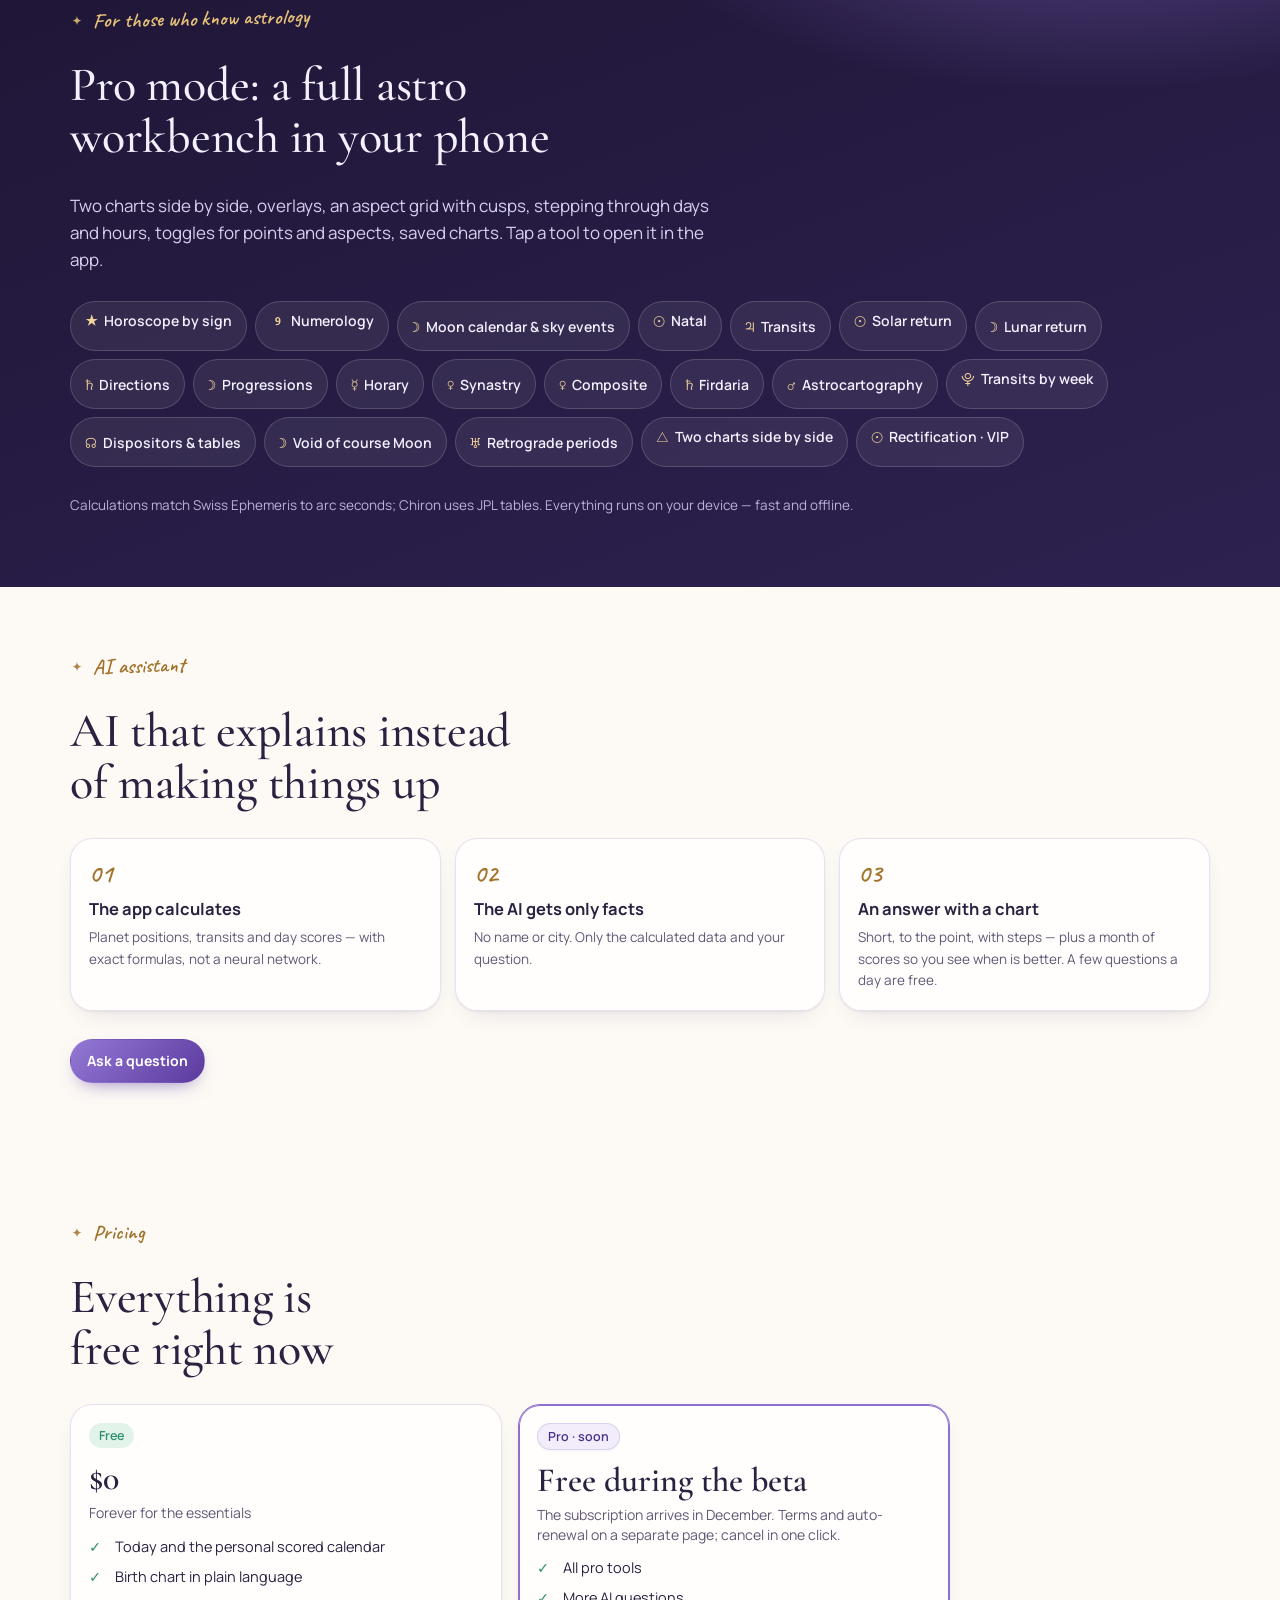
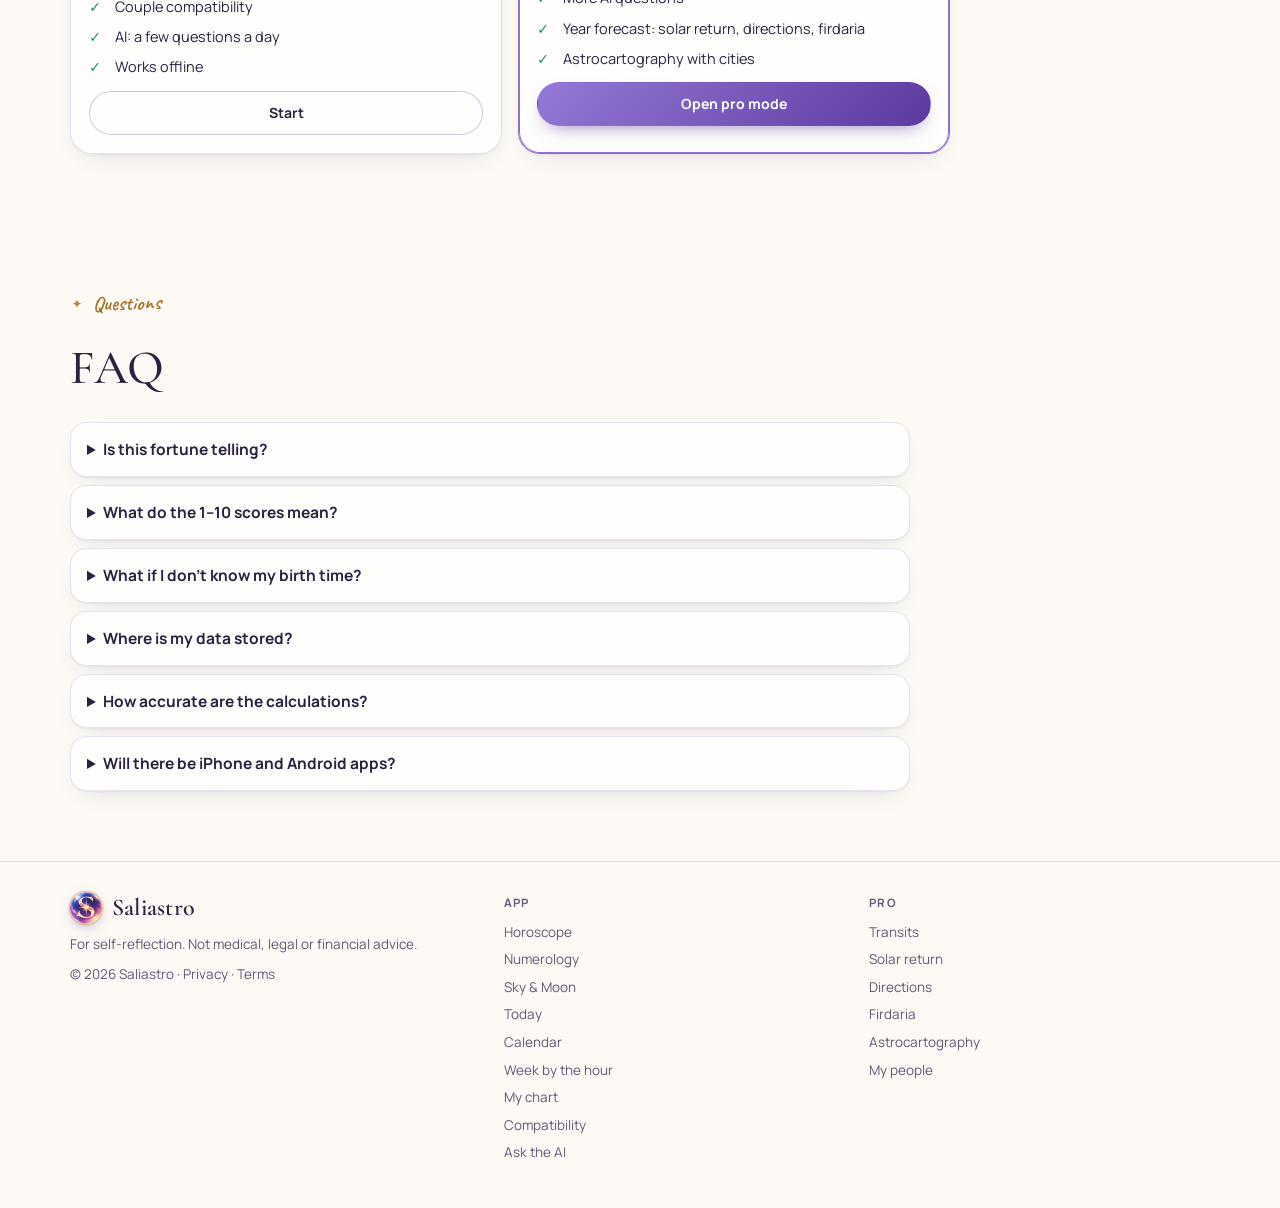
==== commit 6766e83b: "Новое название Saliastro и новый знак (шар с буквой S); адрес sneznyj.github.io/saliastro src: 8cfd6" ====
--- a/index.html
+++ b/index.html
@@ -4,12 +4,12 @@
 <meta charset="utf-8">
 <meta name="robots" content="noindex, nofollow">
 <meta name="viewport" content="width=device-width,initial-scale=1,viewport-fit=cover">
-<title>Salistro — твоя карта как инструкция к себе</title>
+<title>Saliastro — твоя карта как инструкция к себе</title>
 <meta name="description" content="Личный астрологический календарь: баллы дня для любви, денег, работы и запусков. Натальная карта простым языком, совместимость, ИИ-помощник и профи-инструменты.">
-<meta property="og:title" content="Salistro — твоя карта как инструкция к себе">
+<meta property="og:title" content="Saliastro — твоя карта как инструкция к себе">
 <meta property="og:description" content="Нажми кнопку — и увидишь баллы своих дней: любовь, деньги, работа, запуски. Без астрологических терминов.">
 <meta property="og:type" content="website">
-<meta property="og:image" content="https://sneznyj.github.io/natalogy/assets/brand/og-1200x630.jpg">
+<meta property="og:image" content="https://sneznyj.github.io/saliastro/assets/brand/og-1200x630.jpg">
 <meta name="theme-color" content="#FDFAF5">
 <link rel="manifest" href="manifest.webmanifest">
 <link rel="icon" href="assets/icons/favicon.ico" sizes="any">
@@ -21,7 +21,7 @@
 <link rel="stylesheet" href="https://fonts.googleapis.com/css2?family=Cormorant+Garamond:ital,wght@0,500;0,600;1,500;1,600&family=Manrope:wght@400;500;600;700;800&family=Caveat:wght@600&family=JetBrains+Mono:wght@400;500;600&display=swap">
 <link rel="stylesheet" href="https://fonts.googleapis.com/css2?family=Noto+Sans+Symbols&family=Noto+Sans+Symbols+2&display=swap&text=%E2%98%89%E2%98%BD%E2%98%BF%E2%99%80%E2%99%82%E2%99%83%E2%99%84%E2%99%85%E2%99%86%E2%99%87%E2%AF%93%E2%98%8A%E2%98%8B%E2%9A%B7%E2%9A%B8%E2%8A%97%E2%99%88%E2%99%89%E2%99%8A%E2%99%8B%E2%99%8C%E2%99%8D%E2%99%8E%E2%99%8F%E2%99%90%E2%99%91%E2%99%92%E2%99%93%E2%98%8C%E2%9A%B9%E2%96%A1%E2%96%B3%E2%98%8D%EF%B8%8E">
 <link rel="stylesheet" href="css/app.css">
-<script>try{var s=JSON.parse(localStorage.getItem('natalogy:v1')||'{}').settings||{};if(s.theme==='dark'||s.theme==='light')document.documentElement.setAttribute('data-theme',s.theme)}catch(e){}</script>
+<script>try{var s=JSON.parse(localStorage.getItem('saliastro:v1')||localStorage.getItem('natalogy:v1')||'{}').settings||{};if(s.theme==='dark'||s.theme==='light')document.documentElement.setAttribute('data-theme',s.theme)}catch(e){}</script>
 <style>
 /* Витрина: та же система, что в кабинете, — кремовый лист, лаванда, золото. Каждая карточка ведёт прямо в раздел кабинета. */
 .lw{max-width:1180px;margin:0 auto;padding-inline:20px}
@@ -111,7 +111,7 @@
 </head>
 <body>
 <header class="lnav"><div class="lw">
-  <a class="brand" href="./"><span class="brand-mark" aria-hidden="true"></span>Salistro</a>
+  <a class="brand" href="./"><span class="brand-mark" aria-hidden="true"></span>Saliastro</a>
   <span class="sp"></span>
   <a class="lk lk-hot" href="app.html#horoscope" data-i="nav.horo">★ Гороскоп</a>
   <a class="lk" href="app.html#calendar" data-i="nav.cal">Календарь</a>
@@ -215,7 +215,7 @@
   </section>
 </main>
 <footer class="foot"><div class="lw cols">
-  <div><a class="brand" href="./" style="color:var(--ink)"><span class="brand-mark" aria-hidden="true"></span>Salistro</a><p style="margin-top:10px" data-i="foot.note">Для самопознания. Не медицинский, юридический или финансовый совет.</p><p style="margin-top:8px">© 2026 Natalogy · <a href="privacy.html" data-i="privacy">Конфиденциальность</a> · <a href="terms.html" data-i="terms">Условия</a></p></div>
+  <div><a class="brand" href="./" style="color:var(--ink)"><span class="brand-mark" aria-hidden="true"></span>Saliastro</a><p style="margin-top:10px" data-i="foot.note">Для самопознания. Не медицинский, юридический или финансовый совет.</p><p style="margin-top:8px">© 2026 Saliastro · <a href="privacy.html" data-i="privacy">Конфиденциальность</a> · <a href="terms.html" data-i="terms">Условия</a></p></div>
   <div><span class="label" data-i="foot.lk">Кабинет</span><ul><li><a href="app.html#horoscope" data-i="l.horo">Гороскоп</a></li><li><a href="app.html#numerology" data-i="l.num">Нумерология</a></li><li><a href="app.html#sky" data-i="l.sky">Небо и Луна</a></li><li><a href="app.html#today" data-i="l.today">Сегодня</a></li><li><a href="app.html#calendar" data-i="l.cal">Календарь</a></li><li><a href="app.html#calendar?v=week" data-i="l.week">Неделя по часам</a></li><li><a href="app.html#chart" data-i="l.chart">Моя карта</a></li><li><a href="app.html#pair" data-i="l.pair">Совместимость</a></li><li><a href="app.html#ask" data-i="l.ask">Спросить ИИ</a></li></ul></div>
   <div><span class="label" data-i="foot.pro">Профи</span><ul><li><a href="app.html#pro?type=transit" data-i="l.tr">Транзиты</a></li><li><a href="app.html#pro?type=solar" data-i="l.sol">Соляр</a></li><li><a href="app.html#pro?type=directions" data-i="l.dir">Дирекции</a></li><li><a href="app.html#pro?tab=firdaria" data-i="l.fird">Фирдарии</a></li><li><a href="app.html#pro?tab=acg" data-i="l.acg">Астрокартография</a></li><li><a href="app.html#people" data-i="l.people">Мои люди</a></li></ul></div>
 </div></footer>
@@ -266,7 +266,7 @@
   };
   const lang = UI.lang();
   document.documentElement.lang = lang;
-  if (lang === 'en') { document.querySelectorAll('[data-i]').forEach((el) => { const v = EN[el.dataset.i]; if (v == null) return; if (el.hasAttribute('data-html')) el.innerHTML = v; else el.textContent = v; }); document.title = 'Salistro — your chart as a guide to yourself'; }
+  if (lang === 'en') { document.querySelectorAll('[data-i]').forEach((el) => { const v = EN[el.dataset.i]; if (v == null) return; if (el.hasAttribute('data-html')) el.innerHTML = v; else el.textContent = v; }); document.title = 'Saliastro — your chart as a guide to yourself'; }
   const sw = document.getElementById('langsw'); sw.textContent = lang === 'en' ? 'RU' : 'EN';
   sw.addEventListener('click', () => { window.NStore.set('lang', lang === 'en' ? 'ru' : 'en'); location.reload(); });
   // уже есть карта — приветствие и ссылки сразу в кабинет
@@ -307,7 +307,7 @@
     document.getElementById('horoSigns').innerHTML = AC.SIGNS.map((s, i) => { const r = H.scoreDay(i, st, { voc }).r.overall; return `<a class="sg${s === mySign ? ' me' : ''}" href="app.html#horoscope?sign=${s}"><span class="g">${window.NWheel.SIGN_G[i]}︎</span><b>${TX.S[s].name}</b><small>${DATES[i]}</small><span class="pt pts ${UI.lvCls(r.level)}">${r.pts}<small>/10</small></span></a>`; }).join('');
   } catch (e) { console.error(e); }
   // уже вошёл в аккаунт — кнопка «Войти» не нужна
-  try { if (JSON.parse(localStorage.getItem('natalogy:acct') || '{}').token) document.getElementById('loginLk').hidden = true; } catch (e) { /* пусто */ }
+  try { if (JSON.parse(localStorage.getItem('saliastro:acct') || localStorage.getItem('natalogy:acct') || '{}').token) document.getElementById('loginLk').hidden = true; } catch (e) { /* пусто */ }
   document.getElementById('tools').innerHTML = TOOLS.map(([g, r, e, h]) => `<a href="app.html#${h}"><b>${g}︎</b>${lang === 'en' ? e : r}</a>`).join('');
   // демо
   const dd = document.getElementById('dd');
--- a/css/app.css
+++ b/css/app.css
@@ -1,4 +1,4 @@
-/* Natalogy — дизайн-система (12.10.2026, v2 «как у Алины»).
+/* Saliastro — дизайн-система (12.10.2026, v2 «как у Алины»).
    Светлый кремовый лист (почти белый), лаванда и шампанское-золото — акценты, мягкие пастельные уровни дня:
    зелёный — можно, персиковый и розовый — осторожно, лиловый — сильный акцент.
    Колесо карты — «бумажное», как в Sotis/Chronos: белый круг, пастельный пояс знаков; в тёмной теме — контрастное. */
@@ -139,7 +139,8 @@
 .iconbtn:hover{background:var(--surface);border-color:var(--line)}
 .iconbtn.bd{border-color:var(--line);background:var(--surface)}
 .main{max-width:1280px;width:100%;margin:0 auto;padding:18px 16px calc(var(--nav-h) + 28px + env(safe-area-inset-bottom,0px))}
-.view{display:grid;grid-template-columns:minmax(0,1fr);gap:22px;animation:viewIn .3s ease both;min-width:0}
+/* fill: backwards, не both — анимация с transform, оставшаяся «в силе» после конца, делает .view опорой для position:fixed (рабочий режим карты съёживался до колонки страницы) */
+.view{display:grid;grid-template-columns:minmax(0,1fr);gap:22px;animation:viewIn .3s ease backwards;min-width:0}
 @keyframes viewIn{from{opacity:.001;transform:translateY(6px)}to{opacity:1;transform:none}}
 .nav{position:fixed;left:0;right:0;bottom:0;z-index:40;background:color-mix(in srgb,var(--surface) 94%,transparent);backdrop-filter:blur(14px);-webkit-backdrop-filter:blur(14px);border-top:1px solid var(--line);padding-bottom:env(safe-area-inset-bottom,0px)}
 .nav-in{max-width:640px;margin:0 auto;display:grid;grid-template-columns:repeat(5,1fr);height:var(--nav-h)}
@@ -1067,6 +1068,41 @@
 .hsign[aria-pressed="true"] small{color:rgba(255,255,255,.8)}
 .hsign[aria-pressed="true"] .me{color:#FFE2A8}
 .horo-people{gap:6px}
+/* 16.10 (Алина): знак — по Асценденту; ★ — Асцендент, ☉ — Солнце */
+.hsign .me.sun{color:var(--muted);font-family:var(--f-glyph)}
+.hsign[aria-pressed="true"] .me.sun{color:rgba(255,255,255,.85)}
+.horo-asc{display:grid;grid-template-columns:auto minmax(0,1fr);gap:12px;align-items:start;padding:12px 16px;border-radius:16px;background:var(--gold-soft,#FFF6E0);border:1px solid color-mix(in srgb,var(--gold-2,#D9A441) 45%,transparent)}
+.horo-asc .ha-ic{width:34px;height:34px;border-radius:50%;display:grid;place-items:center;background:var(--surface);color:var(--gold-2,#B07A12);font:800 calc(18px*var(--fz))/1 var(--f-ui);box-shadow:var(--shadow)}
+.horo-asc b{font:700 calc(15px*var(--fz))/1.3 var(--f-ui)}
+.horo-asc p{margin:0;line-height:1.5;font-size:calc(14px*var(--fz))}
+.horo-asc .ha-me{display:flex;flex-wrap:wrap;gap:8px 10px;align-items:center}
+.horo-asc .ha-me .btn .g{font-family:var(--f-glyph)}
+/* «Периоды»: фильтры, карточки периодов (раскрываются), «для тебя» по дому, даты, что делать / чего избегать */
+.hp-filter{gap:6px}
+.hp-list{display:grid;gap:8px}
+.hp-item{border:1px solid var(--line-soft);border-radius:16px;background:var(--surface-2);overflow:hidden}
+.hp-item.now{border-color:color-mix(in srgb,var(--lav-strong) 55%,transparent);background:var(--lav-soft)}
+.hp-item > summary{list-style:none;cursor:pointer;display:grid;grid-template-columns:auto minmax(0,1fr) auto;gap:10px 12px;align-items:center;padding:10px 14px}
+.hp-item > summary::-webkit-details-marker{display:none}
+.hp-g{position:relative;width:40px;height:40px;border-radius:12px;display:grid;place-items:center;background:var(--surface);border:1px solid var(--line-soft)}
+.hp-g .g{font:400 calc(22px*var(--fz))/1 var(--f-glyph);color:var(--lav-strong)}
+.hp-g i{position:absolute;right:2px;bottom:0;font:700 calc(11px*var(--fz))/1 var(--f-glyph);font-style:normal;color:var(--bad,#C9271F)}
+.hp-g.ecl{background:linear-gradient(135deg,var(--surface) 50%,var(--lav-soft) 50%)}
+.hp-t{display:grid;gap:2px;min-width:0}
+.hp-t b{font:700 calc(15px*var(--fz))/1.3 var(--f-ui)}
+.hp-t small{font:500 calc(12.5px*var(--fz))/1.2 var(--f-mono);color:var(--muted)}
+.hp-tags{display:flex;flex-wrap:wrap;gap:4px;justify-content:flex-end}
+.hp-st.now{background:var(--lav-strong);color:#fff;border-color:transparent}
+.hp-st.shadow{background:var(--surface-3,var(--surface));color:var(--muted)}
+.hp-st.soon{background:var(--gold-soft,#FFF0C8);color:var(--ink)}
+.hp-body{display:grid;gap:10px;padding:2px 14px 14px 66px}
+.hp-you{margin:0;line-height:1.55}
+.hp-you .label{display:block;margin-bottom:3px}
+.hp-you2{margin:0;line-height:1.5;font-size:calc(14px*var(--fz))}
+.hp-dates{gap:6px}
+.hp-da{display:grid;grid-template-columns:repeat(auto-fit,minmax(calc(220px*var(--fz)),1fr));gap:8px 18px}
+.hp-da ul{margin:4px 0 0;padding-left:18px;display:grid;gap:2px;font-size:calc(14px*var(--fz))}
+@media (max-width:640px){.hp-item > summary{grid-template-columns:auto minmax(0,1fr)}.hp-tags{grid-column:1/-1;justify-content:flex-start}.hp-body{padding:2px 12px 12px}}
 .horo-layout{display:grid;grid-template-columns:minmax(0,1fr) calc(330px*var(--fz));gap:18px;align-items:start}
 @media (max-width:1100px){.horo-layout{grid-template-columns:1fr}}
 .horo-side{position:sticky;top:76px;display:grid;gap:14px}
@@ -1489,7 +1525,7 @@
 @media (prefers-color-scheme: dark){:root:not([data-theme="light"]){--disp-arrow:#B4ABCB}}
 .disp-sels{gap:8px}
 .disp-sels .select{width:auto;min-width:150px;min-height:38px;padding-top:4px;padding-bottom:4px}
-.disp-svg.sotis{display:block;margin:0 auto;max-width:none}
+.disp-svg.sotis{display:block;margin:0 auto;max-width:100%;height:auto} /* 16.10: схема по месту — целиком в окне */
 .disp-svg .dn{cursor:help;outline:none}
 .disp-svg .dn:hover circle,.disp-svg .dn:focus circle{fill:var(--lav-soft)}
 .disp-read{gap:10px}
@@ -1704,10 +1740,8 @@
 .ph-tools .btn.sm{min-height:34px;padding:6px 12px}
 .check.sm{font-size:calc(13px*var(--fz));font-weight:600;align-items:center;gap:7px;white-space:nowrap}
 .check.sm input{margin-top:0}
-.ph-other{display:none}
-.pro-panel.work .ph-other{display:inline-flex}
 /* окошко данных свёрнуто в строку */
-.pd-sum{display:flex;flex-wrap:wrap;gap:8px 10px;align-items:center;padding:10px 14px}
+.pd-sum{display:grid;gap:8px;padding:10px 14px}
 .pd-sum-t{display:flex;flex-wrap:wrap;gap:4px 12px;align-items:center;min-width:0;font-size:calc(14px*var(--fz))}
 .pd-sum-t .mono{font:600 calc(13.5px*var(--fz)) var(--f-mono)}
 .pd-sum .btn.sm{min-height:34px}
@@ -1736,19 +1770,81 @@
 .pro-panel.compact .pdy-dt .pdy-tm{width:calc(92px*var(--fz))}
 .pro-panel.compact .pdy-when .pdy-pl{display:none}
 @media (min-width:641px){.pdy-what .pdy-over{min-width:calc(118px*var(--fz))}}
-/* рабочий режим: панель на весь экран, колесо + динамика слева, таблица аспектов справа — крупно */
+/* рабочий режим: панель на весь экран, колесо + динамика слева, таблица аспектов справа — крупно.
+   16.10: шапка карты (название, «Космограмма», «Карта 2», «Выйти») — закреплённая полоса сверху во всю ширину, кнопка «Выйти» видна всегда;
+   высоту полосы fit() кладёт в --wbar */
 body.pro-working{overflow:hidden}
-.pro-panel.work{position:fixed;inset:0;z-index:60;background:var(--bg);overflow:auto;padding:10px 14px 14px;margin:0;display:block !important;grid-row:auto !important}
+.pro-panel.work{position:fixed;inset:0;z-index:60;background:var(--bg);overflow:auto;padding:calc(var(--wbar,58px) + 10px) 14px 14px;margin:0;display:block !important;grid-row:auto !important}
 .pro-panel.work > .pp-label,.pro-panel.work > .pro-data,.pro-panel.work > [data-dyn="pos"]{display:none}
-.pro-panel.work .pro-main,.pro-panel.compact.work .pro-main{grid-template-columns:minmax(0,1fr) min-content;gap:14px;align-items:start;min-height:calc(100vh - 24px)}
+.pro-panel.work .pro-wheel .ph-head{position:fixed;top:0;left:0;right:0;z-index:3;padding:10px 16px;background:var(--bg);border-bottom:1px solid var(--line);box-shadow:0 8px 20px -16px rgba(30,18,50,.55)}
+.pro-panel.work .ph-work{min-height:40px;padding:8px 16px}
+.ph-work .kb{font:700 calc(11px*var(--fz))/1 var(--f-ui);padding:3px 6px;border-radius:6px;background:rgba(255,255,255,.24);letter-spacing:.02em}
+@media (hover:none){.ph-work .kb{display:none}}
+.pro-panel.work .pro-main,.pro-panel.compact.work .pro-main{grid-template-columns:minmax(0,1fr) min-content;gap:14px;align-items:start;min-height:calc(100vh - var(--wbar,58px) - 24px)}
 .pro-panel.work .pdy-head .tiny{display:none}
 .pro-panel.work .pro-side .pd-disp{min-width:calc(300px*var(--fz))}
 .pro-panel.work .pro-main .pro-wheel .wheel-box{width:auto}
-.pro-panel.work .pro-side{position:static;max-height:calc(100vh - 24px);overflow:auto;max-width:56vw;scrollbar-width:thin}
+.pro-panel.work .pro-side{position:static;max-height:calc(100vh - var(--wbar,58px) - 24px);overflow:auto;max-width:56vw;scrollbar-width:thin}
+/* правая колонка — по ширине таблицы аспектов при клетках --ag (раньше колонка была по min-content и клетки сжимались до ~19 px);
+   заголовок и подписи в ширину колонки не вмешиваются, а переносятся под неё */
+@media (min-width:1101px){
+  .pro-panel.work .pro-asp{grid-template-columns:max-content;min-width:min-content}
+  .pro-panel.work .pro-asp > :not(.tbl-wrap){contain:inline-size}
+  .pro-panel.work .pro-asp .asp-grid{width:max-content}
+  .pro-panel.work .pro-asp .tbl-wrap{overflow:clip}
+}
 .pro-panel.work .ph-title h3{font-size:calc(22px*var(--fz))}
+/* 16.10 (Алина): космограмма — выбором в строке карты (какой круг без домов), «Что показывать» — там же, под строкой;
+   в рабочем режиме строки карты нет: выбор космограммы — в полосе сверху, «Что показывать» — под таблицей аспектов */
+.pd-cosmo{display:inline-flex;align-items:center;gap:6px;margin:0;font:600 calc(13px*var(--fz)) var(--f-ui);color:var(--muted);white-space:nowrap}
+.pd-cosmo-l{display:inline-flex;align-items:center;gap:5px}
+.pd-cosmo .ico{width:16px;height:16px;color:var(--lav-strong)}
+.pd-cosmo .select.sm{width:auto;min-height:34px;padding:4px 30px 4px 10px;font-size:calc(13.5px*var(--fz));border-radius:10px;background-position:calc(100% - 15px) 50%,calc(100% - 10px) 50%}
+.pd-cosmo.on .select.sm{border-color:var(--lav-strong);background-color:var(--lav-soft);color:var(--lav-ink);font-weight:700}
+.ph-cosmo{display:none}
+.pro-panel.work .ph-cosmo{display:inline-flex}
+.pd-r1{display:flex;flex-wrap:wrap;gap:8px 10px;align-items:center;min-width:0}
+/* «Карта» не в рабочем режиме: шапки над колесом нет (название уже в строке карты) — колесо крупнее; «Рабочий режим» и подпись — в строке карты */
+.pro-panel:not(.compact):not(.work) .pro-wheel > .ph-head{display:none}
+.pd-psub{margin:-4px 0 0;line-height:1.3}
+.pd-psub[hidden]{display:none}
+@media (max-width:1499px){.pro-panel:not(.compact) .pd-r1 .pd-savebtn .lbl{display:none}}
+.pd-r2{display:flex;flex-wrap:wrap;gap:8px 16px;align-items:flex-start;padding-top:8px;border-top:1px solid var(--line-soft);min-width:0}
+.pro-data .pd-r2 > .pd-disp{flex:1 1 300px;min-width:0;margin:0;padding:0;border:0;border-radius:0;background:none;box-shadow:none}
+.pro-data .pd-r2 > .pd-disp > summary{min-height:34px}
+.pro-data .pd-r2 > .pd-cosmo{flex:0 0 auto;margin-left:auto}
+/* на широком экране космограмма — справа в строке «Что показывать», а раскрытый блок занимает всю ширину под ними */
+@media (min-width:700px){
+  .pro-data .pd-r2{display:block;position:relative}
+  .pro-data .pd-r2 > .pd-cosmo{position:absolute;top:8px;right:0}
+  .pro-data .pd-r2 > .pd-disp > summary{padding-right:calc(300px*var(--fz))}
+}
+.pro-data .pd-disp > summary b{font:700 calc(14px*var(--fz)) var(--f-ui)}
+.pro-data .pd-disp > summary::after{content:'';width:8px;height:8px;border-right:2px solid var(--muted);border-bottom:2px solid var(--muted);transform:rotate(45deg) translateY(-2px);margin-left:2px;flex:none;transition:transform .15s}
+.pro-data .pd-disp[open] > summary::after{transform:rotate(-135deg) translateY(-2px)}
+@media (min-width:900px){
+  .pro-data .pd-disp-b{display:grid;grid-template-columns:repeat(auto-fit,minmax(calc(230px*var(--fz)),1fr));gap:10px;align-items:start}
+  .pro-data .pd-disp-b > .row,.pro-data .pd-disp-b > a{grid-column:1/-1}
+}
+.pro-panel.work .pro-side .pd-disp{background:var(--surface)}
+/* «Две карты» в рабочем режиме — обе сразу, рядом; у каждой колонка: шапка, колесо, динамика, ниже таблица аспектов */
+.split.work{position:fixed;inset:0;z-index:60;margin:0;padding:10px 12px 12px;background:var(--bg);grid-template-columns:repeat(2,minmax(0,1fr));gap:14px;overflow:hidden}
+.split.work .pro-panel.work{position:relative;inset:auto;z-index:auto;padding:0 4px 8px 0;overflow:auto;max-height:calc(100vh - 22px);scrollbar-width:thin}
+.split.work .pro-panel.work .pro-wheel .ph-head{position:sticky;top:0;left:auto;right:auto;z-index:3;margin:-12px -14px 0;padding:10px 14px;border-radius:var(--r-lg) var(--r-lg) 0 0;background:var(--w-paper);box-shadow:none}
+.split.work .pro-panel.work .pro-main{grid-template-columns:minmax(0,1fr);min-height:0}
+.split.work .pro-panel.work .pro-side{position:static;max-width:none;max-height:none;overflow:visible}
+.split.work .pro-panel.work .ph-title h3{font-size:calc(18px*var(--fz));white-space:nowrap;overflow:hidden;text-overflow:ellipsis}
+.split.work .pro-panel.work .ph-head{flex-wrap:nowrap}
+.split.work .pro-panel.work .ph-t{flex:1 1 0;min-width:0}
+.split.work .pro-panel.work .ph-tools{flex-wrap:nowrap}
+@media (max-width:1700px){.split.work .ph-cosmo .pd-cosmo-l > span{display:none}}
+.split.work .pro-panel.work .pro-main .pro-wheel .wheel-box{width:auto}
+.split.work .pro-panel.compact .pdy-dt .dfield{width:calc(152px*var(--fz))}
+.split.work .pro-panel.compact .pdy-when .pdy-pl{display:inline}
+@media (max-width:900px){.split.work{grid-template-columns:1fr;overflow:auto}.split.work .pro-panel.work{max-height:none;overflow:visible}}
 @media (max-width:1100px){.pro-panel.work .pro-main,.pro-panel.compact.work .pro-main{grid-template-columns:minmax(0,1fr)}.pro-panel.work .pro-side{max-width:none;max-height:none}}
 /* короткая подсказка по нажатию на аспект */
-.asp-card{position:fixed;z-index:93;width:min(calc(380px*var(--fz)),calc(100vw - 16px));background:var(--surface);color:var(--ink);border:1px solid var(--line-strong);border-radius:18px;box-shadow:var(--shadow-lg);padding:12px 14px 14px;display:grid;gap:8px;font-size:calc(13.5px*var(--fz));line-height:1.45;animation:fade .14s ease-out}
+.asp-card{position:fixed;z-index:93;width:min(calc(430px*var(--fz)),calc(100vw - 16px));max-height:calc(100vh - 16px);overflow:auto;overscroll-behavior:contain;background:var(--surface);color:var(--ink);border:1px solid var(--line-strong);border-radius:18px;box-shadow:var(--shadow-lg);padding:12px 14px 14px;display:grid;gap:8px;font-size:calc(13.5px*var(--fz));line-height:1.45;animation:fade .14s ease-out}
 .asp-card .ac-h{display:grid;grid-template-columns:auto minmax(0,1fr) auto;gap:10px;align-items:start}
 .asp-card .ac-gl{display:inline-flex;gap:3px;align-items:center;padding:6px 9px;border-radius:12px;background:var(--surface-2);font:400 calc(18px*var(--fz))/1 var(--f-glyph);white-space:nowrap}
 .asp-card .ac-gl .g.t{font:800 calc(12px*var(--fz)) var(--f-ui)}
@@ -1763,6 +1859,13 @@
 .asp-card .ac-sum.soft{background:var(--at-soft-bg)} .asp-card .ac-sum.hard{background:var(--at-hard-bg)} .asp-card .ac-sum.conj{background:var(--at-conj-bg)}
 .asp-card .ac-houses{margin:0}
 .asp-card .btn.sm{justify-self:start;min-height:32px}
+.asp-card .ac-gives{display:grid;gap:5px;padding:10px 12px;border-radius:14px;background:var(--surface-2);border-left:3px solid var(--line-strong)}
+.asp-card .ac-gives.soft{border-left-color:var(--lav-strong)} .asp-card .ac-gives.hard{border-left-color:var(--at-hard)} .asp-card .ac-gives.conj{border-left-color:var(--at-conj)}
+.asp-card .ac-gives .label{margin:0}
+.asp-card .ac-gives p{margin:0}
+.asp-card .ac-tip{color:var(--ink-2,var(--ink));font-size:calc(13px*var(--fz))}
+.asp-card .ac-syn{margin:0;padding:8px 10px;border-radius:12px;background:var(--lav-soft)}
+.asp-card .ac-kind{margin:0;color:var(--muted);font-size:calc(12.5px*var(--fz))}
 /* кнопка «наверх» */
 .to-top{position:fixed;right:18px;bottom:calc(22px + env(safe-area-inset-bottom,0px));z-index:45;width:48px;height:48px;border-radius:50%;display:grid;place-items:center;background:var(--surface);color:var(--lav-strong);border:1px solid var(--line-strong);box-shadow:var(--shadow);cursor:pointer;opacity:0;transform:translateY(12px);pointer-events:none;transition:opacity .2s,transform .2s}
 .to-top.on{opacity:1;transform:none;pointer-events:auto}
@@ -1789,3 +1892,7 @@
 .orb-tbl .orb-in{width:calc(74px*var(--fz));min-height:34px;padding:4px 10px;font:600 calc(14px*var(--fz)) var(--f-mono);text-align:center}
 .orb-tbl .orb-in.ch{border-color:var(--lav-strong);background:var(--lav-soft);color:var(--lav-ink)}
 .orb-tbl .orb-in.bad{border-color:var(--coral,#E0605A)}
+/* 16.10: страница «Карта» — кнопка «Рабочий режим» справа сверху над колесом (открывает эту карту в Профи на весь экран) */
+.ch-head{display:flex;flex-wrap:wrap;gap:8px 12px;align-items:center;justify-content:space-between}
+.ch-head #wInfo{flex:1 1 260px;min-width:0}
+.ch-head .ch-work{min-height:34px;padding:6px 12px;margin-left:auto}
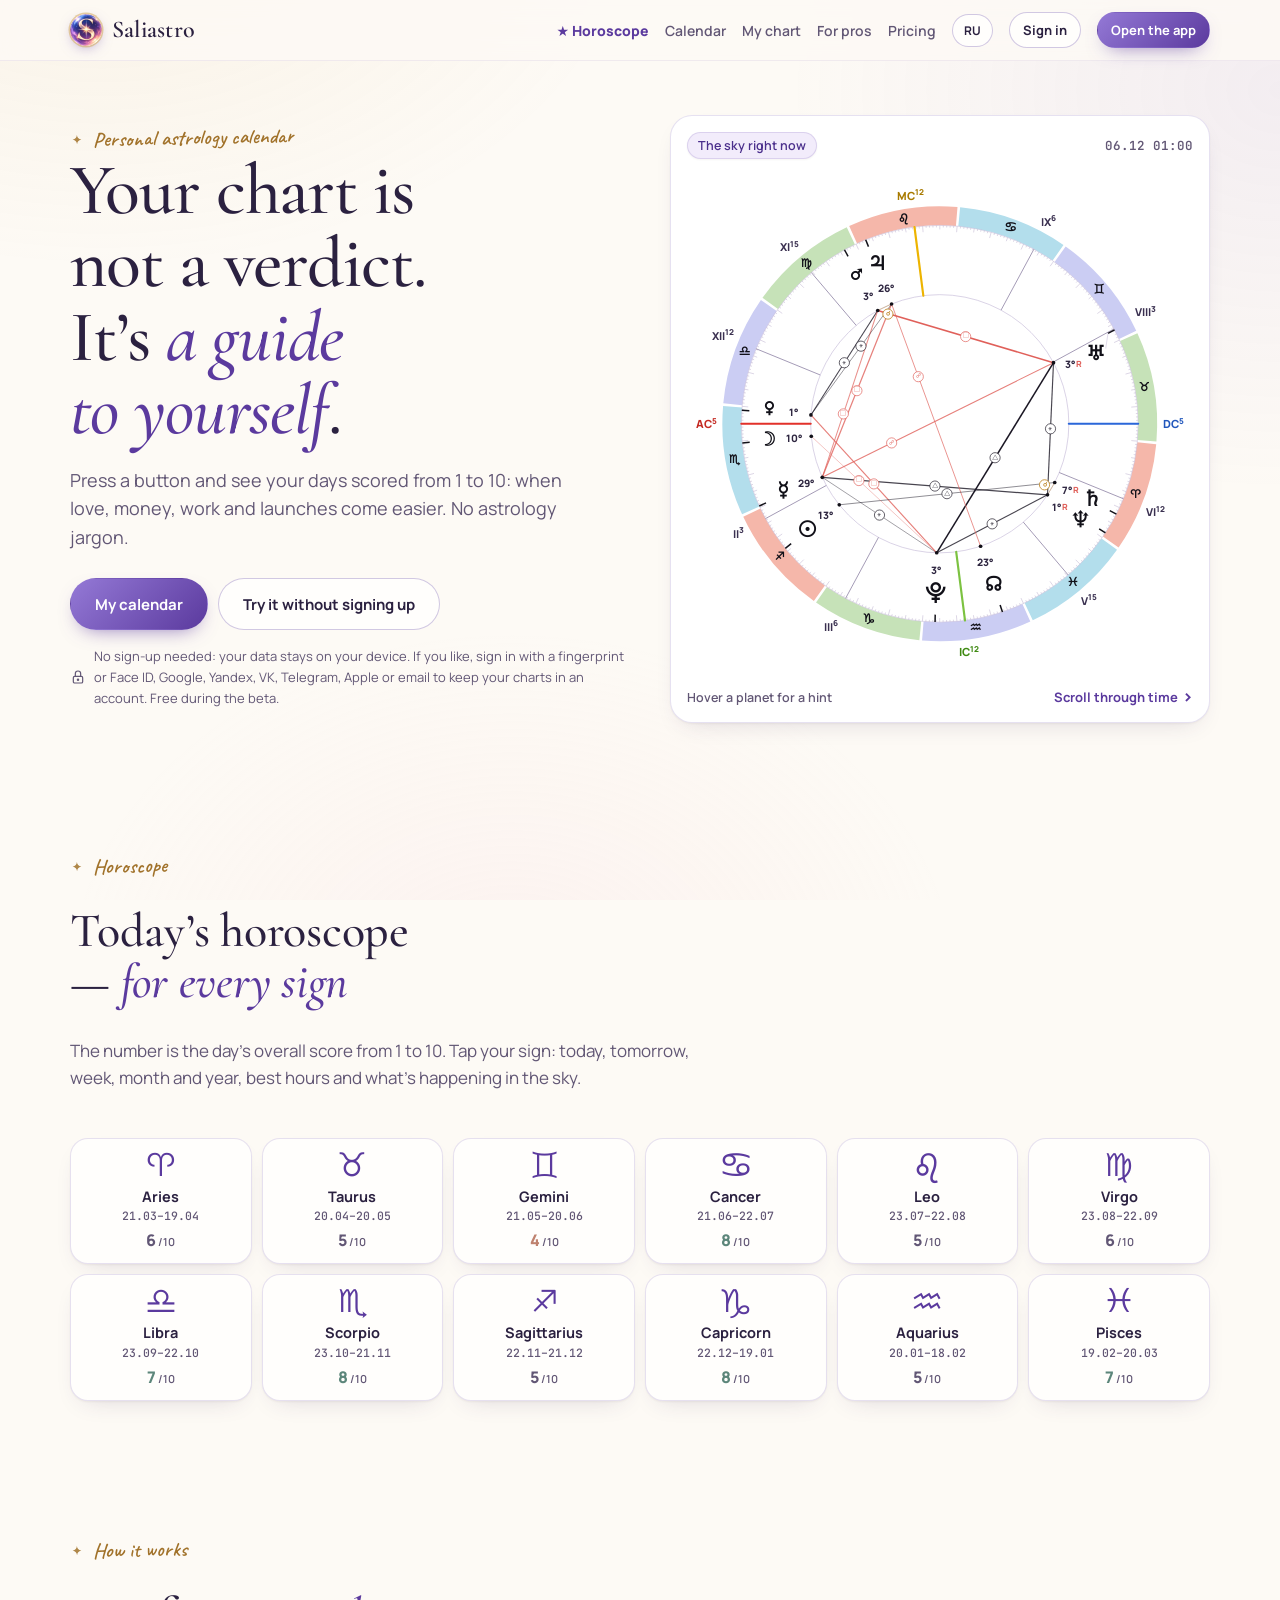
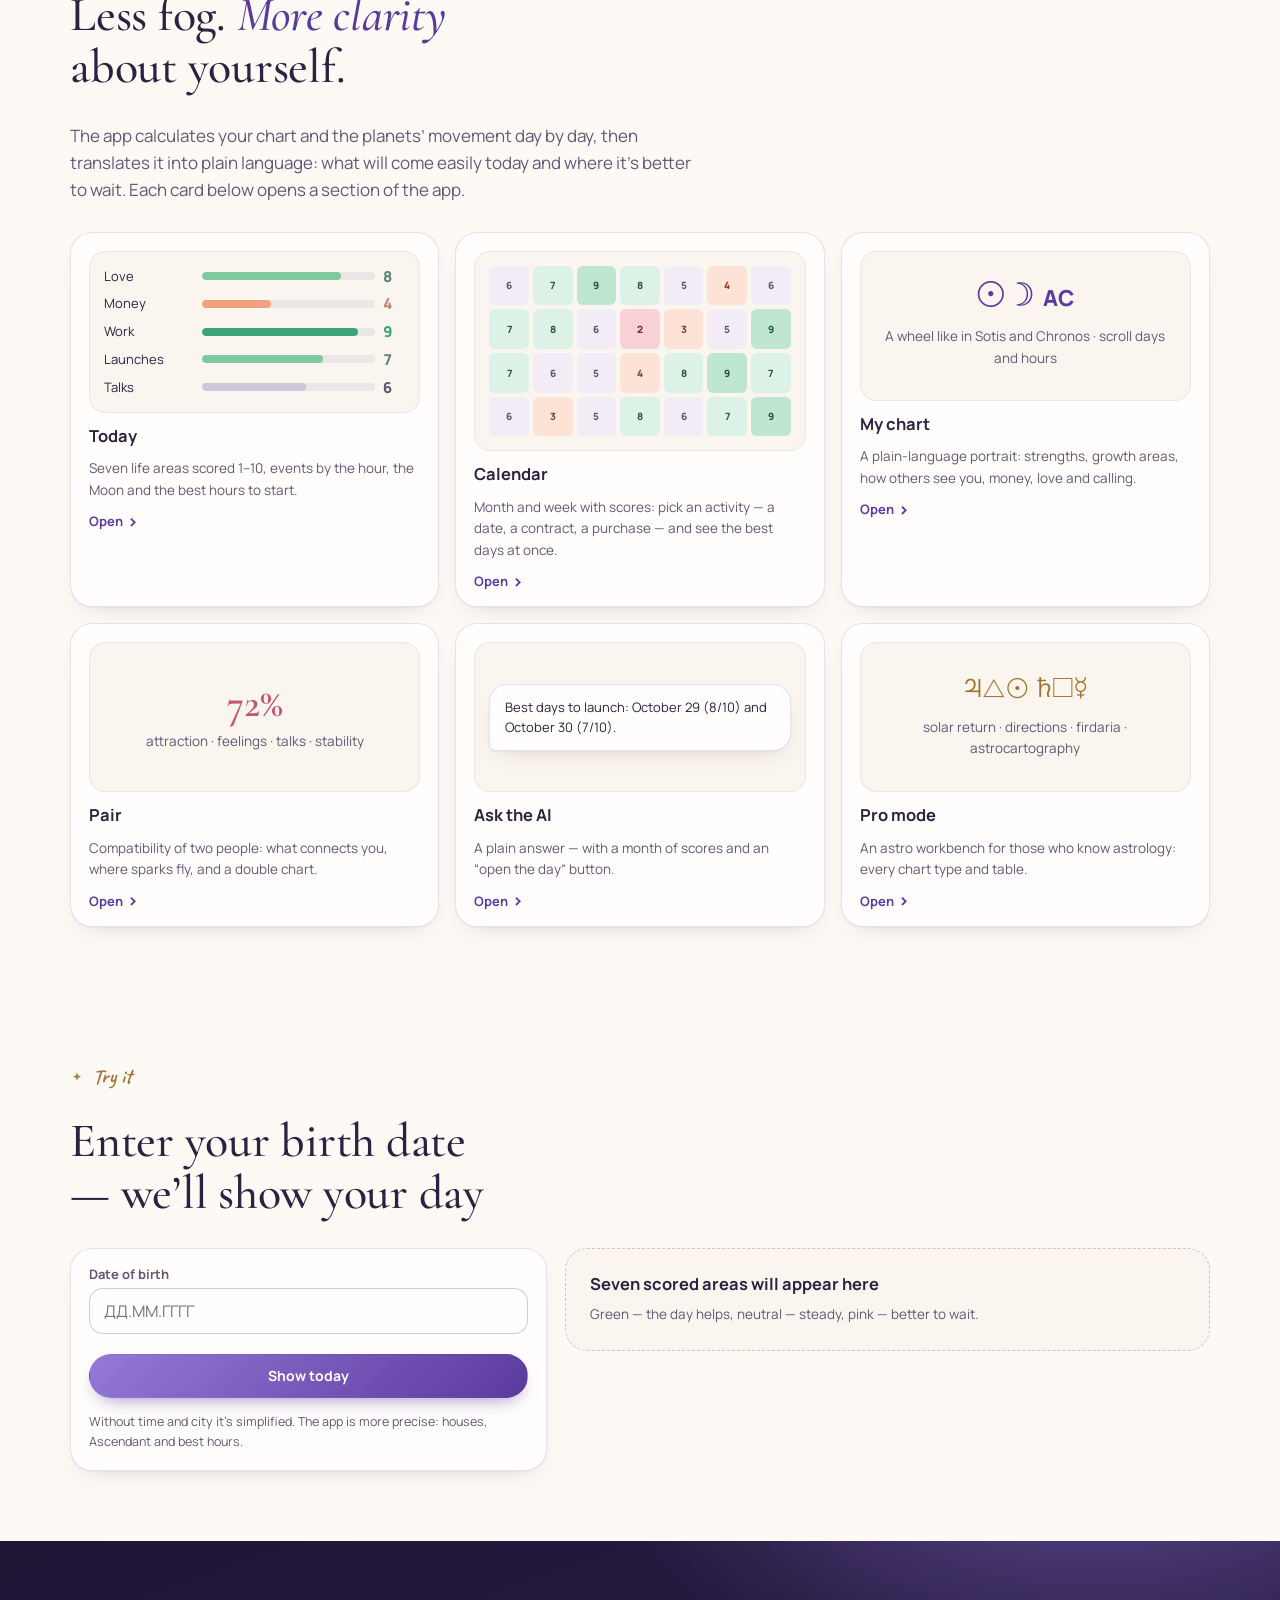
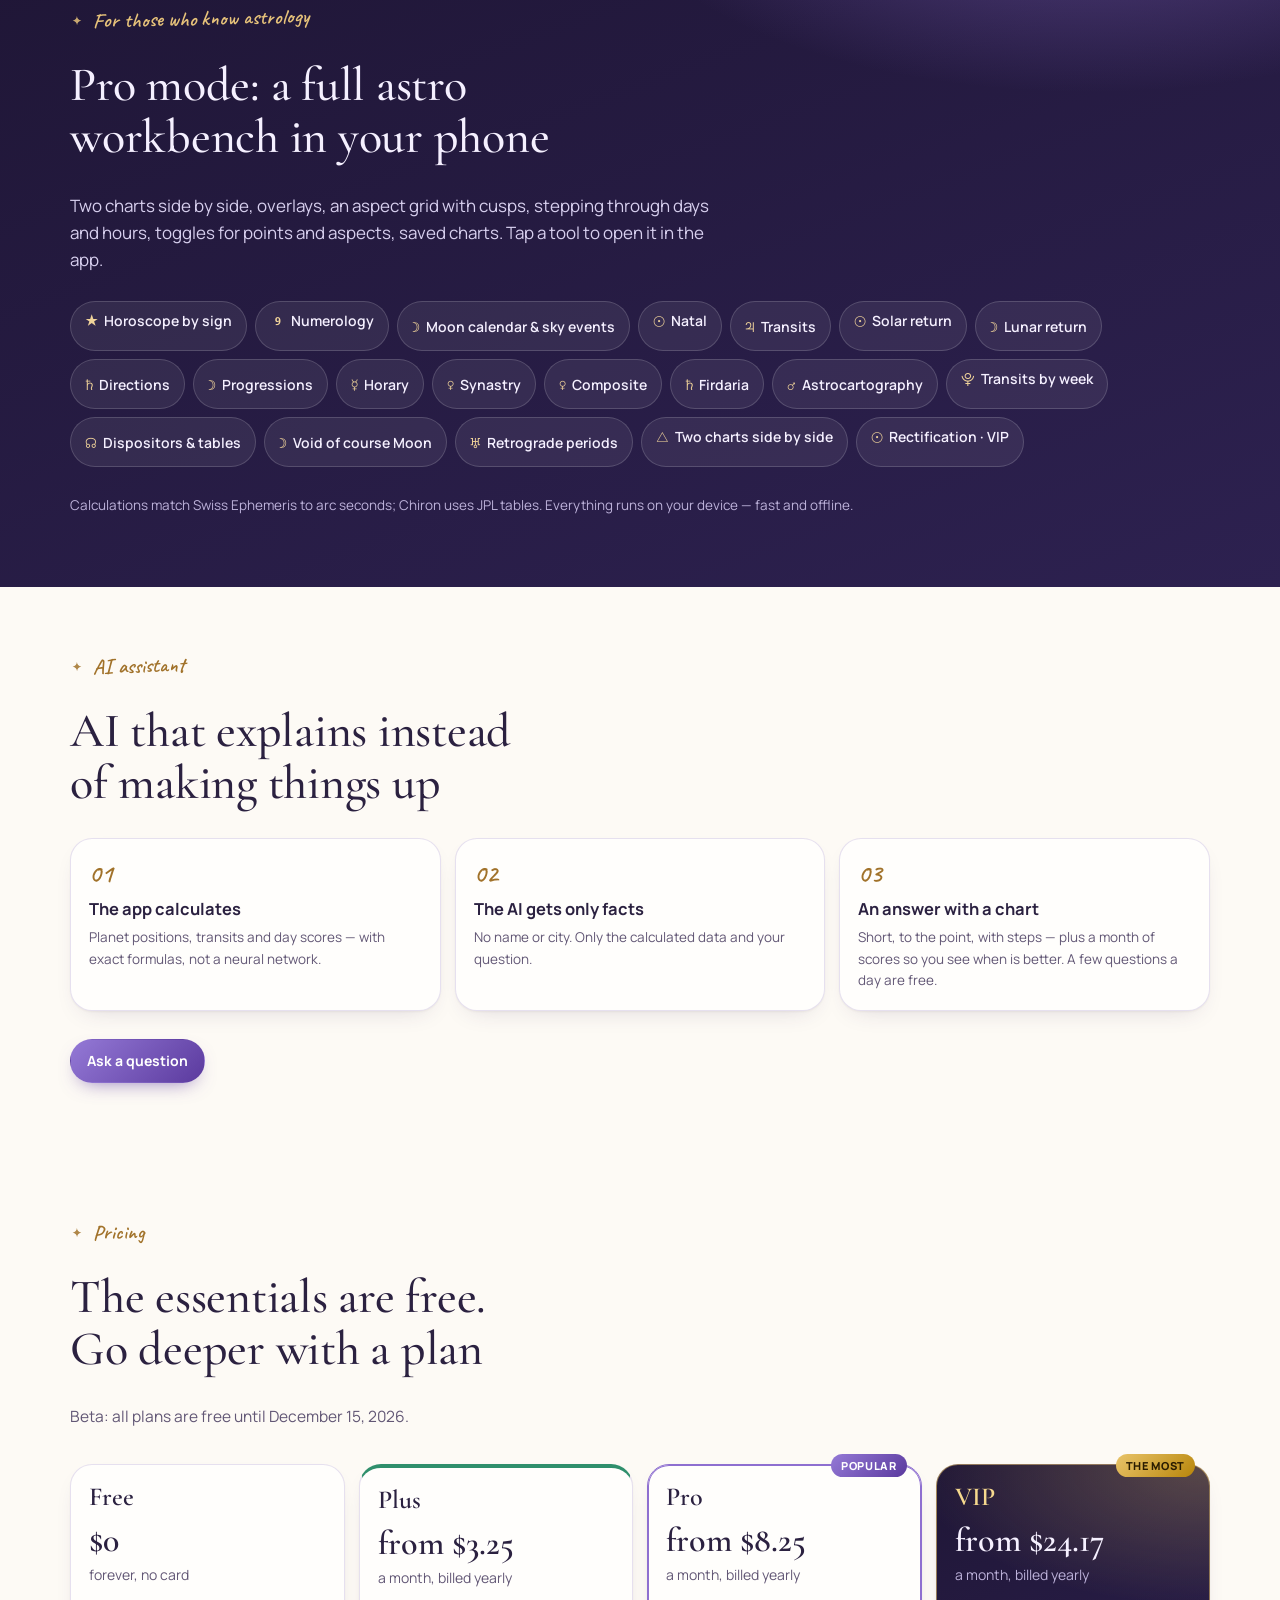
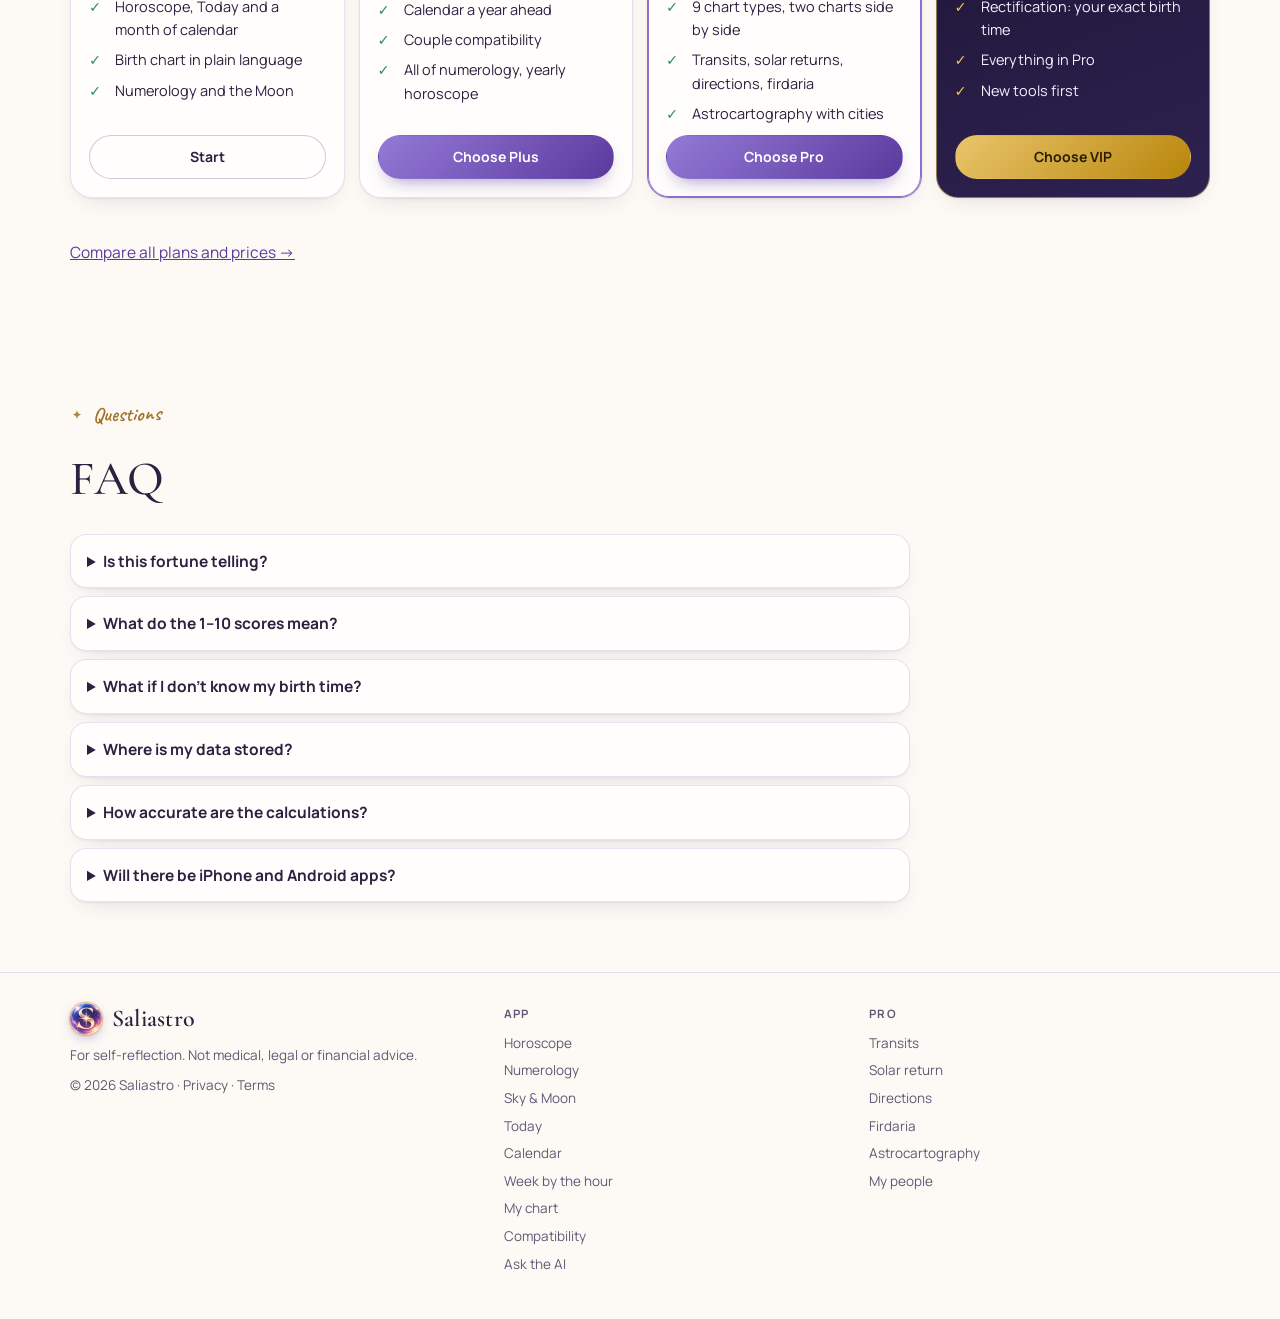
==== commit a916c910: "Тарифы и оплата (Плюс, Профи, VIP с ректификацией; lava.top и Gumroad), вход по ключу доступа, новая" ====
--- a/index.html
+++ b/index.html
@@ -88,10 +88,23 @@
 @media (max-width:820px){.ai-flow{grid-template-columns:1fr}}
 .ai-flow .card{display:grid;gap:8px;align-content:start}
 .ai-flow .n{font:600 26px var(--f-hand);color:var(--gold)}
-.plans{display:grid;grid-template-columns:repeat(2,minmax(0,1fr));gap:16px;max-width:880px}
-@media (max-width:720px){.plans{grid-template-columns:1fr}}
-.plan{display:grid;gap:12px;align-content:start}
+.plans{display:grid;grid-template-columns:repeat(4,minmax(0,1fr));gap:14px;padding-top:8px}
+@media (max-width:1100px){.plans{grid-template-columns:repeat(2,minmax(0,1fr))}}
+@media (max-width:640px){.plans{grid-template-columns:1fr}}
+.plan{position:relative;display:flex;flex-direction:column;gap:10px}
+.plan ul.yes{flex:1;align-content:start}
+.plan .btn{justify-content:center}
+.plan.plus{border-top:4px solid var(--mint)}
 .plan.pro{border-color:var(--lav);box-shadow:inset 0 0 0 1px var(--lav),var(--shadow)}
+.plan.vip{background:radial-gradient(420px 200px at 100% 0%,rgba(233,196,106,.28),transparent 70%),linear-gradient(160deg,#1F1636,#2D2150);color:#F5F0FF;border-color:rgba(233,196,106,.55)}
+.plan.vip small,.plan.vip .muted{color:#BDB2DA}
+.plan.vip ul.yes li::before{color:#F2C14E}
+.plan .rib{position:absolute;top:-11px;right:14px;font:800 11px/1 var(--f-ui);letter-spacing:.06em;text-transform:uppercase;padding:6px 10px;border-radius:999px;background:linear-gradient(135deg,#9479D6,#5B3A9E);color:#fff}
+.plan.vip .rib{background:linear-gradient(135deg,#E9C46A,#B8860B);color:#2A1C00}
+.plan .pname{font:600 26px/1.1 var(--f-display)}
+.plan.vip .pname{color:#F6D98E}
+.btn.vipgo{background:linear-gradient(135deg,#E9C46A,#B8860B);border-color:transparent;color:#2A1C00}
+.price-more{margin-top:14px}
 .price{font:600 34px/1.1 var(--f-display)}
 .price small{display:block;font:400 14px/1.4 var(--f-ui);color:var(--muted);margin-top:6px}
 ul.yes{list-style:none;margin:0;padding:0;display:grid;gap:7px}
@@ -131,7 +144,7 @@
       <p class="sub" data-i="hero.sub">Нажми кнопку — и увидишь баллы своих дней от 1 до 10: когда легче с любовью, деньгами, работой и запусками. Без астрологических терминов.</p>
       <div class="cta"><a class="btn primary" href="app.html#calendar" data-i="cta.cal">Мой календарь</a><a class="btn" href="#demo" data-i="cta.demo">Попробовать без регистрации</a></div>
       <div class="welcome" id="welcome"><span class="av" id="wAv">?</span><span id="wTxt"></span><span class="spacer"></span><a class="btn sm primary" href="app.html#today" data-i="w.today">Мой день</a><a class="btn sm" href="app.html#calendar" data-i="w.cal">Календарь</a></div>
-      <p class="note"><svg class="ico sm" viewBox="0 0 24 24" aria-hidden="true"><path d="M5 13a2 2 0 0 1 2 -2h10a2 2 0 0 1 2 2v6a2 2 0 0 1 -2 2h-10a2 2 0 0 1 -2 -2v-6z"/><path d="M11 16a1 1 0 1 0 2 0a1 1 0 0 0 -2 0"/><path d="M8 11v-4a4 4 0 1 1 8 0v4"/></svg><span data-i="hero.note">Без регистрации: данные остаются на устройстве. Захочешь — войди через Google, Яндекс, VK, Telegram или почту, и карточки сохранятся в аккаунте. Бесплатно в бета-версии.</span></p>
+      <p class="note"><svg class="ico sm" viewBox="0 0 24 24" aria-hidden="true"><path d="M5 13a2 2 0 0 1 2 -2h10a2 2 0 0 1 2 2v6a2 2 0 0 1 -2 2h-10a2 2 0 0 1 -2 -2v-6z"/><path d="M11 16a1 1 0 1 0 2 0a1 1 0 0 0 -2 0"/><path d="M8 11v-4a4 4 0 1 1 8 0v4"/></svg><span data-i="hero.note">Без регистрации: данные остаются на устройстве. Захочешь — войди по отпечатку или Face ID, через Google, Яндекс, VK, Telegram, Apple или почту, и карточки сохранятся в аккаунте. Бесплатно в бета-версии.</span></p>
     </div>
     <div class="sky"><div class="wheel-card"><div class="sky-cap"><span class="tag acc" data-i="sky.now">Небо прямо сейчас</span><span id="skyTime" class="mono"></span></div><div class="wheel-box" id="skyWheel"></div>
       <div class="sky-cap"><span class="hint-click" data-i="sky.hint">Наведи на планету — подсказка</span><a class="more" href="app.html#chart?mode=sky" data-i="sky.open">Листать время</a></div></div></div>
@@ -194,11 +207,15 @@
 
   <section class="sec lw" id="price">
     <span class="eyebrow" data-i="price.eyebrow">Цены</span>
-    <h2 data-i="price.h2">Сейчас всё бесплатно</h2>
+    <h2 data-i="price.h2">Бесплатно — главное. Глубже — по подписке</h2>
+    <p class="muted" data-i="price.beta" id="priceBeta">Сейчас бета: до 15.12.2026 все тарифы открыты бесплатно.</p>
     <div class="plans">
-      <div class="card plan"><span class="tag ok" style="justify-self:start" data-i="plan.free">Бесплатно</span><div class="price">$0<small data-i="plan.freeS">Навсегда для основного</small></div><ul class="yes"><li data-i="pf.1">Сегодня и личный календарь с баллами</li><li data-i="pf.2">Натальная карта простым языком</li><li data-i="pf.3">Совместимость пары</li><li data-i="pf.4">ИИ: несколько вопросов в день</li><li data-i="pf.5">Работает без интернета</li></ul><a class="btn" href="app.html#today" data-i="plan.go">Начать</a></div>
-      <div class="card plan pro"><span class="tag acc" style="justify-self:start" data-i="plan.pro">Pro · скоро</span><div class="price"><span data-i="plan.proP">В бете — бесплатно</span><small data-i="plan.proS">Подписка появится в декабре. Условия и автопродление — на отдельной странице, отмена в один клик.</small></div><ul class="yes"><li data-i="pp.1">Все профи-инструменты</li><li data-i="pp.2">Больше вопросов ИИ</li><li data-i="pp.3">Прогноз на год: соляр, дирекции, фирдарии</li><li data-i="pp.4">Астрокартография с городами</li></ul><a class="btn primary" href="app.html#pro" data-i="plan.goPro">Открыть профи-режим</a></div>
-    </div>
+      <div class="card plan"><span class="pname" data-i="plan.free">Бесплатно</span><div class="price" data-pp="free">0<small data-i="plan.freeS">навсегда, без карты</small></div><ul class="yes"><li data-i="pf.1">Гороскоп, «Сегодня» и календарь на месяц</li><li data-i="pf.2">Натальная карта простым языком</li><li data-i="pf.3">Нумерология и Луна</li></ul><a class="btn" href="app.html#today" data-i="plan.go">Начать</a></div>
+      <div class="card plan plus"><span class="pname" data-i="plan.plus">Плюс</span><div class="price" data-pp="plus">—<small data-i="plan.perM">в месяц при оплате за год</small></div><ul class="yes"><li data-i="px.1">Календарь на год вперёд</li><li data-i="px.2">Совместимость пары</li><li data-i="px.3">Вся нумерология, гороскоп на год</li></ul><a class="btn primary" href="app.html#plans?want=plus" data-i="plan.goPlus">Выбрать «Плюс»</a></div>
+      <div class="card plan pro"><span class="rib" data-i="plan.pop">Популярный</span><span class="pname" data-i="plan.pro">Профи</span><div class="price" data-pp="pro">—<small data-i="plan.perM">в месяц при оплате за год</small></div><ul class="yes"><li data-i="pp.1">9 типов карт, две карты рядом</li><li data-i="pp.2">Транзиты, соляр, дирекции, фирдарии</li><li data-i="pp.3">Астрокартография с городами</li></ul><a class="btn primary" href="app.html#plans?want=pro" data-i="plan.goPro">Выбрать «Профи»</a></div>
+      <div class="card plan vip"><span class="rib" data-i="plan.top">Максимум</span><span class="pname">VIP</span><div class="price" data-pp="vip">—<small data-i="plan.perM">в месяц при оплате за год</small></div><ul class="yes"><li data-i="pv.1">Ректификация: точное время рождения</li><li data-i="pv.2">Всё из «Профи»</li><li data-i="pv.3">Новые инструменты — первыми</li></ul><a class="btn vipgo" href="app.html#plans?want=vip" data-i="plan.goVip">Выбрать VIP</a></div>
+    </div>
+    <p class="price-more"><a href="app.html#plans" data-i="price.all">Сравнить все тарифы и цены →</a></p>
   </section>
 
   <section class="sec lw">
@@ -242,7 +259,7 @@
   const EN = {
     'nav.horo': '★ Horoscope', 'cta.login': 'Sign in', 'horo.eyebrow': 'Horoscope', 'horo.h2': 'Today’s horoscope — <em>for every sign</em>', 'horo.lead': 'The number is the day’s overall score from 1 to 10. Tap your sign: today, tomorrow, week, month and year, best hours and what’s happening in the sky.', 'l.horo': 'Horoscope', 'l.num': 'Numerology', 'l.sky': 'Sky & Moon',
     'nav.cal': 'Calendar', 'nav.chart': 'My chart', 'nav.pro': 'For pros', 'nav.price': 'Pricing', 'cta.open': 'Open the app', 'hero.eyebrow': 'Personal astrology calendar', 'hero.h1': 'Your chart is not a verdict. It’s <em>a guide to yourself</em>.',
-    'hero.sub': 'Press a button and see your days scored from 1 to 10: when love, money, work and launches come easier. No astrology jargon.', 'cta.cal': 'My calendar', 'cta.demo': 'Try it without signing up', 'hero.note': 'No sign-up needed: your data stays on your device. If you like, sign in with Google, Yandex, VK, Telegram or email to keep your charts in an account. Free during the beta.', 'sky.now': 'The sky right now', 'sky.hint': 'Hover a planet for a hint', 'sky.open': 'Scroll through time',
+    'hero.sub': 'Press a button and see your days scored from 1 to 10: when love, money, work and launches come easier. No astrology jargon.', 'cta.cal': 'My calendar', 'cta.demo': 'Try it without signing up', 'hero.note': 'No sign-up needed: your data stays on your device. If you like, sign in with a fingerprint or Face ID, Google, Yandex, VK, Telegram, Apple or email to keep your charts in an account. Free during the beta.', 'sky.now': 'The sky right now', 'sky.hint': 'Hover a planet for a hint', 'sky.open': 'Scroll through time',
     'w.today': 'My day', 'w.cal': 'Calendar', open: 'Open',
     'how.eyebrow': 'How it works', 'how.h2': 'Less fog. <em>More clarity</em> about yourself.', 'how.lead': 'The app calculates your chart and the planets’ movement day by day, then translates it into plain language: what will come easily today and where it’s better to wait. Each card below opens a section of the app.',
     'f1.t': 'Today', 'f1.p': 'Seven life areas scored 1–10, events by the hour, the Moon and the best hours to start.', 'f2.t': 'Calendar', 'f2.p': 'Month and week with scores: pick an activity — a date, a contract, a purchase — and see the best days at once.',
@@ -255,8 +272,10 @@
     'pro.eyebrow': 'For those who know astrology', 'pro.h2': 'Pro mode: a full astro workbench in your phone', 'pro.lead': 'Two charts side by side, overlays, an aspect grid with cusps, stepping through days and hours, toggles for points and aspects, saved charts. Tap a tool to open it in the app.',
     'pro.acc': 'Calculations match Swiss Ephemeris to arc seconds; Chiron uses JPL tables. Everything runs on your device — fast and offline.',
     'ai.eyebrow': 'AI assistant', 'ai.h2': 'AI that explains instead of making things up', 'ai.1t': 'The app calculates', 'ai.1p': 'Planet positions, transits and day scores — with exact formulas, not a neural network.', 'ai.2t': 'The AI gets only facts', 'ai.2p': 'No name or city. Only the calculated data and your question.', 'ai.3t': 'An answer with a chart', 'ai.3p': 'Short, to the point, with steps — plus a month of scores so you see when is better. A few questions a day are free.', 'ai.go': 'Ask a question',
-    'price.eyebrow': 'Pricing', 'price.h2': 'Everything is free right now', 'plan.free': 'Free', 'plan.freeS': 'Forever for the essentials', 'pf.1': 'Today and the personal scored calendar', 'pf.2': 'Birth chart in plain language', 'pf.3': 'Couple compatibility', 'pf.4': 'AI: a few questions a day', 'pf.5': 'Works offline', 'plan.go': 'Start',
-    'plan.pro': 'Pro · soon', 'plan.proP': 'Free during the beta', 'plan.proS': 'The subscription arrives in December. Terms and auto-renewal on a separate page; cancel in one click.', 'pp.1': 'All pro tools', 'pp.2': 'More AI questions', 'pp.3': 'Year forecast: solar return, directions, firdaria', 'pp.4': 'Astrocartography with cities', 'plan.goPro': 'Open pro mode',
+    'price.eyebrow': 'Pricing', 'price.h2': 'The essentials are free. Go deeper with a plan', 'price.beta': 'Beta: all plans are free until December 15, 2026.', 'plan.free': 'Free', 'plan.freeS': 'forever, no card', 'pf.1': 'Horoscope, Today and a month of calendar', 'pf.2': 'Birth chart in plain language', 'pf.3': 'Numerology and the Moon', 'plan.go': 'Start',
+    'plan.plus': 'Plus', 'plan.perM': 'a month, billed yearly', 'px.1': 'Calendar a year ahead', 'px.2': 'Couple compatibility', 'px.3': 'All of numerology, yearly horoscope', 'plan.goPlus': 'Choose Plus', 'plan.pop': 'Popular', 'plan.top': 'The most',
+    'pv.1': 'Rectification: your exact birth time', 'pv.2': 'Everything in Pro', 'pv.3': 'New tools first', 'plan.goVip': 'Choose VIP', 'price.all': 'Compare all plans and prices →',
+    'plan.pro': 'Pro', 'pp.1': '9 chart types, two charts side by side', 'pp.2': 'Transits, solar returns, directions, firdaria', 'pp.3': 'Astrocartography with cities', 'plan.goPro': 'Choose Pro',
     'faq.eyebrow': 'Questions', 'faq.h2': 'FAQ', q1: 'Is this fortune telling?', a1: 'No. It’s a tool for self-reflection and planning: astrology as a language of cycles. We don’t predict fate, illness or events — we show which days suit different things better.',
     q6: 'What do the 1–10 scores mean?', a6: 'They add up the day’s influences on an area: transits to your chart, the Moon, retrograde planets and eclipses. 9–10 great, 7–8 good, 5–6 steady, 3–4 careful, 1–2 hard. Hover a day in the calendar to see what made the score.',
     q2: 'What if I don’t know my birth time?', a2: 'That’s fine: the calendar and most of the chart still work. Houses, the Ascendant and some tips won’t be calculated. In “My chart” you can step through times and watch the chart change.', q3: 'Where is my data stored?', a3: 'Without signing in — only on your device. If you sign in, your charts are copied to the server encrypted and appear on your other devices. Only a question to the AI goes to the server — with calculated planet positions, without your name or city, and only after you agree.',
@@ -267,6 +286,20 @@
   const lang = UI.lang();
   document.documentElement.lang = lang;
   if (lang === 'en') { document.querySelectorAll('[data-i]').forEach((el) => { const v = EN[el.dataset.i]; if (v == null) return; if (el.hasAttribute('data-html')) el.innerHTML = v; else el.textContent = v; }); document.title = 'Saliastro — your chart as a guide to yourself'; }
+  // цены тарифов — из NCONFIG.plans (те же, что на странице тарифов в приложении)
+  (function prices() {
+    const P = (window.NCONFIG && window.NCONFIG.plans) || {}, cur = lang === 'en' ? 'USD' : 'RUB', pr = (P.prices || {})[cur] || {};
+    const fmt = (v) => (cur === 'RUB' ? String(Math.round(v)).replace(/\B(?=(\d{3})+(?!\d))/g, '\u00a0') + '\u00a0₽' : '$' + (Math.round(v * 100) / 100));
+    document.querySelectorAll('[data-pp]').forEach((el) => {
+      const k = el.dataset.pp, small = el.querySelector('small');
+      const v = k === 'free' ? 0 : pr[k] ? (cur === 'RUB' ? Math.round(pr[k][1] / 12) : pr[k][1] / 12) : null;
+      if (v == null) return;
+      el.textContent = (k === 'free' ? '' : (lang === 'en' ? 'from ' : 'от ')) + fmt(v);
+      if (small) el.appendChild(small);
+    });
+    const b = document.getElementById('priceBeta');
+    if (b && (P.enforce || !P.betaUntil)) b.remove();
+  })();
   const sw = document.getElementById('langsw'); sw.textContent = lang === 'en' ? 'RU' : 'EN';
   sw.addEventListener('click', () => { window.NStore.set('lang', lang === 'en' ? 'ru' : 'en'); location.reload(); });
   // уже есть карта — приветствие и ссылки сразу в кабинет
--- a/css/app.css
+++ b/css/app.css
@@ -1896,3 +1896,215 @@
 .ch-head{display:flex;flex-wrap:wrap;gap:8px 12px;align-items:center;justify-content:space-between}
 .ch-head #wInfo{flex:1 1 260px;min-width:0}
 .ch-head .ch-work{min-height:34px;padding:6px 12px;margin-left:auto}
+/* ---------- 17.10 (Алина): куспид — подсказка при наведении, соединение — значок ☌, зум колеса, телефон: крупнее карта, две карты лёжа рядом ---------- */
+.nw .nw-cusp{cursor:help}
+.nw .nw-cusp:hover .cl{stroke:var(--lav-strong);stroke-width:2.6px}
+.nw .nw-cusp.ax:hover .cl{stroke-width:5px}
+.nw .nw-conj{cursor:pointer}
+.nw .nw-conj .cb{transition:stroke-width .12s}
+.nw .nw-conj:hover .cb,.nw .nw-asp.nw-conj.hl .cb{stroke-width:2.6px}
+.nw .nw-asp{cursor:pointer}
+/* зум: два пальца — крупнее, приближенную карту двигают пальцем; кнопки «+ − 1:1» в углу (на телефоне и планшете) */
+.nw-zoomable{overflow:hidden;touch-action:pan-y}
+.nw-zoomable.zoomed{touch-action:none}
+.nw-zoomable.zoomed > svg.nw{transform:translate(var(--zx,0px),var(--zy,0px)) scale(var(--zs,1));transform-origin:0 0}
+.nw-zc{position:absolute;top:2px;right:2px;z-index:2;display:none;flex-direction:column;gap:6px}
+.nw-zc button{width:40px;height:40px;border-radius:12px;border:1px solid var(--line-strong);background:var(--surface);color:var(--lav-ink);font:700 22px/1 var(--f-ui);display:grid;place-items:center;box-shadow:var(--shadow);cursor:pointer;padding:0;opacity:.92}
+.nw-zc button[data-nwz="0"]{font-size:12.5px;letter-spacing:-.02em}
+.nw-zc button[hidden]{display:none}
+.nw-zc button:active{background:var(--lav-soft)}
+@media (pointer:coarse),(max-width:699px){.nw-zc{display:flex}}
+/* аспекты списком на «Карте» — нажать, как на колесе */
+.pos[data-asprow]{cursor:pointer}
+.pos[data-asprow]:hover,.pos[data-asprow]:focus-visible{background:var(--lav-soft)}
+/* телефон, обычная «Карта»: колесо от края до края экрана */
+@media (max-width:699px){
+  .chart-layout > .wheel-card{margin-inline:-16px;padding:8px 0 12px;border-radius:0;border-inline:0}
+  .chart-layout > .wheel-card > .ch-head,.chart-layout > .wheel-card > .wheel-legend{padding-inline:12px}
+  .chart-layout .wheel-box{max-width:none}
+  .pro-panel:not(.work) .pro-main .pro-wheel{margin-inline:-16px;padding-inline:0;border-radius:0;border-inline:0}
+  .pro-panel:not(.work) .pro-main .pro-wheel > :not([data-dyn="wheel"]){margin-inline:10px}
+  .pro-panel:not(.work) .pro-main .pro-wheel .wheel-box{width:100%}
+}
+/* телефон стоя, рабочий режим: колесо во всю ширину, полоса сверху — в одну строку */
+@media (max-width:699px){
+  .pro-panel.work{padding:calc(var(--wbar,52px) + 2px) 0 14px}
+  .pro-panel.work .pro-wheel .ph-head{padding:6px 10px;flex-wrap:nowrap;gap:8px}
+  .pro-panel.work .pro-wheel .ph-t{flex:1 1 0;min-width:0}
+  .pro-panel.work .ph-title h3{font-size:calc(17px*var(--fz));white-space:nowrap;overflow:hidden;text-overflow:ellipsis}
+  .pro-panel.work .ph-title .tiny{display:block;white-space:nowrap;overflow:hidden;text-overflow:ellipsis}
+  .pro-panel.work .ph-tools{flex-wrap:nowrap;gap:6px}
+  .pro-panel.work .ph-cosmo .pd-cosmo-l > span{display:none}
+  .pro-panel.work .ph-cosmo .select.sm{max-width:88px;text-overflow:ellipsis}
+  .pro-panel.work .ph-work{min-height:38px;padding:6px 12px}
+  .pro-panel.work .pro-wheel{padding:0 0 10px;border:0;border-radius:0;box-shadow:none;background:transparent;gap:8px}
+  .pro-panel.work .pro-wheel > .pro-dyn,.pro-panel.work .pro-wheel > [data-dyn="info"]{margin-inline:8px}
+  .pro-panel.work .pro-main .pro-wheel .wheel-box{width:100% !important;max-width:none}
+  .pro-panel.work .pro-side{padding-inline:8px}
+  .split.work{padding:0 0 12px}
+  .split.work .pro-panel.work{padding:0 0 10px}
+  .split.work .pro-panel.work .pro-wheel .ph-head{margin:0;border-radius:0;background:var(--bg);border-bottom:1px solid var(--line)}
+}
+/* телефон лёжа, рабочий режим: колесо во всю высоту экрана; одна карта — слева колесо, справа динамика и таблица;
+   «Две карты» — обе рядом, у каждой колонка со своей шапкой (17.10, Алина: «при повороте экрана пусть сразу две карты рядом») */
+@media (orientation:landscape) and (max-height:559px){
+  .pro-panel.work{padding:calc(var(--wbar,44px) + 4px) 8px 8px}
+  .pro-panel.work .pro-wheel .ph-head{padding:4px 12px;flex-wrap:nowrap;gap:8px}
+  .pro-panel.work .pro-wheel .ph-t{flex:1 1 0;min-width:0}
+  .pro-panel.work .ph-title h3{font-size:calc(16px*var(--fz));white-space:nowrap;overflow:hidden;text-overflow:ellipsis}
+  .pro-panel.work .ph-title .tiny{display:none}
+  .pro-panel.work .ph-tools{flex-wrap:nowrap;gap:6px}
+  .pro-panel.work .ph-cosmo .pd-cosmo-l > span{display:none}
+  .pro-panel.work .ph-cosmo .select.sm{max-width:120px;text-overflow:ellipsis}
+  .pro-panel.work .ph-work{min-height:34px;padding:4px 12px}
+  .pro-panel.work .pro-main,.pro-panel.compact.work .pro-main{grid-template-columns:var(--wcol,340px) minmax(0,1fr);gap:10px;min-height:0}
+  .pro-panel.work .pro-wheel{padding:0;border:0;box-shadow:none;background:transparent;gap:8px}
+  .pro-panel.work .pro-main .pro-wheel .wheel-box{max-width:none}
+  .pro-panel.work .pro-side{max-width:none;max-height:none;overflow:visible}
+  .split.work{grid-template-columns:repeat(2,minmax(0,1fr));gap:8px;padding:0 6px;overflow:hidden}
+  .split.work .pro-panel.work{max-height:100vh;max-height:100dvh;overflow:auto;padding:0 2px 10px}
+  .split.work .pro-panel.work .pro-main{grid-template-columns:minmax(0,1fr)}
+  .split.work .pro-panel.work .pro-wheel .ph-head{margin:0;padding:4px 8px;border-radius:0;background:var(--bg);border-bottom:1px solid var(--line)}
+  .split.work .pro-panel.work .ph-title h3{font-size:calc(14.5px*var(--fz))}
+  .split.work .pro-panel.work .ph-cosmo{display:none}
+  .split.work .pro-panel.work .pro-main .pro-wheel .wheel-box{margin-inline:auto}
+}
+
+/* ===== 17.10.2026: тарифы (js/plans.js) — карточки, сравнение, замки, оплата; плюс новая форма входа ===== */
+:root{--pl-plus:var(--mint);--pl-plus-soft:var(--mint-soft);--pl-pro:var(--lav-strong);--pl-pro-soft:var(--lav-soft)}
+.pl-badge{display:inline-flex;align-items:center;gap:4px;font:800 calc(11.5px*var(--fz))/1 var(--f-ui);letter-spacing:.06em;text-transform:uppercase;padding:5px 9px;border-radius:999px;background:var(--surface-2);color:var(--muted);border:1px solid var(--line)}
+.pl-badge.pl-b-plus{background:var(--pl-plus-soft);color:var(--pl-plus);border-color:color-mix(in srgb,var(--pl-plus) 35%,transparent)}
+.pl-badge.pl-b-pro{background:var(--pl-pro-soft);color:var(--lav-ink);border-color:color-mix(in srgb,var(--pl-pro) 35%,transparent)}
+.pl-badge.pl-b-vip{background:linear-gradient(135deg,var(--vip-2),var(--vip));color:var(--vip-ink);border-color:transparent}
+.pl-beta{display:flex;gap:10px;align-items:flex-start;padding:12px 16px;border-radius:var(--r);background:var(--gold-soft);border:1px solid color-mix(in srgb,var(--gold) 30%,transparent);color:var(--ink);font-size:calc(14px*var(--fz));margin-bottom:14px}
+.pl-beta .ico{color:var(--gold);flex:none;margin-top:1px}
+.pl-ctrl{display:flex;flex-wrap:wrap;gap:10px;align-items:center;justify-content:space-between;margin:6px 0 16px}
+.pl-save{font:800 calc(11px*var(--fz))/1 var(--f-ui);color:var(--mint);margin-left:4px}
+.pl-grid{display:grid;grid-template-columns:repeat(4,minmax(0,1fr));gap:14px;align-items:stretch;padding-top:8px}
+@media (max-width:1180px){.pl-grid{grid-template-columns:repeat(2,minmax(0,1fr))}}
+@media (max-width:640px){.pl-grid{grid-template-columns:minmax(0,1fr)}}
+.pl-card{position:relative;display:flex;flex-direction:column;gap:8px;padding:22px 20px 20px;border-radius:var(--r-lg);transition:transform .2s,box-shadow .2s}
+.pl-card:hover{transform:translateY(-2px);box-shadow:var(--shadow-lg)}
+.pl-card.pl-plus{border-top:4px solid var(--pl-plus)}
+.pl-card.pl-pro{border:1px solid color-mix(in srgb,var(--pl-pro) 55%,transparent);box-shadow:inset 0 0 0 1px color-mix(in srgb,var(--pl-pro) 35%,transparent),var(--shadow)}
+.pl-card.pl-vip{background:radial-gradient(420px 200px at 100% 0%,rgba(233,196,106,.28),transparent 70%),linear-gradient(160deg,var(--night),var(--night-2));color:var(--night-ink);border:1px solid color-mix(in srgb,var(--vip) 60%,transparent);box-shadow:0 18px 40px -22px rgba(184,134,11,.85)}
+.pl-card.pl-vip .pl-tag,.pl-card.pl-vip .pl-sub,.pl-card.pl-vip .pl-price span,.pl-card.pl-vip .pl-inc{color:var(--night-muted)}
+.pl-card.pl-vip .pl-feat li::before{color:#F2C14E}
+.pl-card.pl-cur{outline:2px solid var(--mint);outline-offset:2px}
+.pl-card.pl-want{animation:plWant 1.6s ease-out 1}
+@keyframes plWant{0%{box-shadow:0 0 0 0 rgba(142,111,208,.6)}100%{box-shadow:0 0 0 18px rgba(142,111,208,0)}}
+.pl-ribbon{position:absolute;top:-11px;right:16px;font:800 calc(11px*var(--fz))/1 var(--f-ui);letter-spacing:.06em;text-transform:uppercase;padding:6px 10px;border-radius:999px;background:linear-gradient(135deg,#9479D6,#5B3A9E);color:#fff;box-shadow:0 6px 14px -6px rgba(91,58,158,.7)}
+.pl-ribbon.gold{background:linear-gradient(135deg,var(--vip-2),var(--vip));color:var(--vip-ink)}
+.pl-name b{font:600 calc(26px*var(--fz))/1.1 var(--f-display)}
+.pl-name .vip-badge.lg{font-size:calc(14px*var(--fz));padding:7px 12px}
+.pl-tag{margin:0;color:var(--muted)}
+.pl-price{display:flex;align-items:baseline;gap:8px;flex-wrap:wrap;margin-top:6px}
+.pl-price b{font:600 calc(36px*var(--fz))/1 var(--f-display);letter-spacing:-.01em}
+.pl-price span{color:var(--muted);font-size:calc(14px*var(--fz))}
+.pl-sub{margin:0;color:var(--muted);min-height:1.3em}
+.pl-inc{margin:6px 0 0;font-weight:700;color:var(--muted)}
+.pl-feat{list-style:none;margin:0;padding:0;display:grid;gap:7px;flex:1;align-content:start}
+.pl-feat li{display:grid;grid-template-columns:18px minmax(0,1fr);gap:6px;font-size:calc(14px*var(--fz));line-height:1.35}
+.pl-feat li::before{content:"✓";font-weight:800;color:var(--mint)}
+.pl-act{margin-top:10px;display:grid}
+.pl-act .btn{justify-content:center;width:100%}
+.pl-mine{background:var(--mint-soft);border-color:color-mix(in srgb,var(--mint) 40%,transparent);color:var(--mint);cursor:default}
+.pl-incl{display:inline-flex;gap:6px;align-items:center;justify-content:center;padding:10px 0}
+.pl-card.pl-vip .pl-incl{color:var(--night-muted)}
+.btn.pl-vip-go{background:linear-gradient(135deg,var(--vip-2),var(--vip));border-color:transparent;color:var(--vip-ink);box-shadow:0 10px 24px -10px rgba(184,134,11,.9)}
+.btn.pl-vip-go .ico{stroke:var(--vip-ink)}
+.btn.pl-vip-go:hover{filter:brightness(1.05)}
+.pl-cmp{margin-top:18px}
+.pl-table{width:100%;border-collapse:separate;border-spacing:0;min-width:560px;font-size:calc(14px*var(--fz))}
+.pl-table th,.pl-table td{padding:10px;border-bottom:1px solid var(--line-soft);text-align:center;vertical-align:middle}
+.pl-table th[scope="row"]{text-align:left;font-weight:600;color:var(--ink)}
+.pl-table thead th{font:800 calc(12.5px*var(--fz))/1.2 var(--f-ui);color:var(--muted);text-transform:uppercase;letter-spacing:.05em;background:var(--surface)}
+.pl-table .pl-yes{display:inline-grid;place-items:center;width:26px;height:26px;border-radius:50%;background:var(--mint-soft);color:var(--mint)}
+.pl-table .pl-no{color:var(--faint)}
+.pl-table td:last-child,.pl-table th.pl-th-vip{background:color-mix(in srgb,var(--vip-2) 10%,transparent)}
+.pl-trow-price th,.pl-trow-price td{border-bottom:0;font-size:calc(15px*var(--fz))}
+.pl-bottom{margin-top:16px;align-items:start}
+.pl-code{flex-wrap:nowrap}
+.pl-code .input{flex:1;min-width:0;text-transform:uppercase;letter-spacing:.06em;font-family:var(--f-mono)}
+.pl-faq details{border-top:1px solid var(--line-soft);padding:10px 0}
+.pl-faq details:first-of-type{border-top:0}
+.pl-faq summary{cursor:pointer;font-weight:700}
+.pl-faq details p{margin:8px 0 0;color:var(--muted)}
+/* замок на платном */
+.pl-lock{max-width:720px;border:1px dashed var(--line-strong);background:radial-gradient(500px 160px at 100% 0%,var(--lav-soft),transparent 70%),var(--surface)}
+.pl-lock.pl-lock-vip{background:radial-gradient(500px 160px at 100% 0%,rgba(233,196,106,.22),transparent 70%),var(--surface);border-color:color-mix(in srgb,var(--vip) 50%,transparent)}
+.pl-lock.compact{max-width:none}
+.pl-lock-h{display:flex;align-items:center;gap:10px}
+.pl-lock-ic{width:40px;height:40px;border-radius:14px;display:grid;place-items:center;background:var(--lav-soft);color:var(--lav-strong)}
+.pl-lock-vip .pl-lock-ic{background:linear-gradient(135deg,var(--vip-2),var(--vip));color:var(--vip-ink)}
+.pl-lock h3{margin:0}
+/* текущий тариф */
+.pl-now{display:flex;gap:12px;align-items:center;padding:12px 14px;border-radius:var(--r);border:1px solid var(--line);background:var(--surface);color:var(--ink);text-decoration:none;flex-wrap:wrap;margin-bottom:12px}
+.pl-now > .stack{flex:1}
+.pl-now-ic{width:40px;height:40px;border-radius:14px;display:grid;place-items:center;flex:none;background:var(--lav-soft);color:var(--lav-strong)}
+.pl-now.pl-b-plus .pl-now-ic{background:var(--pl-plus-soft);color:var(--pl-plus)}
+.pl-now.pl-b-vip{border-color:color-mix(in srgb,var(--vip) 50%,transparent);background:linear-gradient(135deg,color-mix(in srgb,var(--vip-2) 16%,var(--surface)),var(--surface))}
+.pl-now.pl-b-vip .pl-now-ic{background:linear-gradient(135deg,var(--vip-2),var(--vip));color:var(--vip-ink)}
+.pl-set .pl-now{margin-bottom:0}
+.pl-wait{display:flex;gap:12px;align-items:center;flex-wrap:wrap;padding:14px 16px;border-radius:var(--r);background:var(--lav-soft);border:1px solid var(--line);margin-bottom:14px}
+.pl-wait > span:not(.pl-spin){flex:1;min-width:220px}
+.pl-wait.ok{background:var(--mint-soft);border-color:color-mix(in srgb,var(--mint) 35%,transparent)}
+.pl-wait.ok > .ico{color:var(--mint)}
+.pl-wait.bad{background:var(--bad-soft);border-color:color-mix(in srgb,var(--bad) 30%,transparent)}
+.pl-spin{width:22px;height:22px;border-radius:50%;border:3px solid color-mix(in srgb,var(--lav) 30%,transparent);border-top-color:var(--lav-strong);animation:thinkSpin .8s linear infinite;flex:none}
+/* окно оплаты */
+.pay-top{display:flex;align-items:center;justify-content:space-between;gap:10px;flex-wrap:wrap}
+.pay-price{display:flex;align-items:baseline;gap:8px;flex-wrap:wrap}
+.pay-price b{font:600 calc(38px*var(--fz))/1 var(--f-display)}
+.pay-price span{color:var(--muted)}
+.pay-price small{flex-basis:100%;color:var(--mint);font-weight:700}
+.pay-methods{display:grid;gap:8px}
+.pay-m{display:grid;grid-template-columns:auto auto minmax(0,1fr) auto;gap:10px;align-items:center;padding:12px 14px;border-radius:14px;border:1px solid var(--line-strong);background:var(--surface);cursor:pointer;transition:border-color .15s,box-shadow .15s}
+.pay-m:hover{border-color:var(--lav)}
+.pay-m:has(input:checked){border-color:var(--lav-strong);box-shadow:inset 0 0 0 1px var(--lav-strong),var(--glow)}
+.pay-m input{width:18px;height:18px;accent-color:var(--lav-strong);margin:0}
+.pay-ic{width:36px;height:36px;border-radius:12px;display:grid;place-items:center;background:var(--lav-soft);color:var(--lav-strong)}
+.pay-t{display:grid;gap:3px;min-width:0}
+.pay-t small{color:var(--muted);font-size:calc(12.5px*var(--fz))}
+.pay-via{font:700 calc(11.5px*var(--fz))/1 var(--f-ui);color:var(--faint);white-space:nowrap}
+@media (max-width:420px){.pay-m{grid-template-columns:auto auto minmax(0,1fr)}.pay-via{grid-column:3}}
+.pay-go{width:100%;justify-content:center;min-height:50px;font-size:calc(15px*var(--fz))}
+.pay-safe{display:flex;gap:6px;align-items:center;margin:0}
+/* меню: «Тарифы» и замки */
+.nav a.nav-plans .ico{stroke:var(--gold)}
+.nav-lock{display:inline-grid;place-items:center;margin-left:auto;color:var(--faint)}
+.nav-lock .ico{stroke:currentColor}
+.more-it.plans .ic{color:var(--gold)}
+.more-it .nav-lock{margin-left:auto}
+.acct-plan{position:absolute;left:50%;bottom:-7px;transform:translateX(-50%);font:800 9px/1 var(--f-ui);letter-spacing:.04em;padding:3px 5px;border-radius:999px;background:var(--lav-strong);color:#fff;white-space:nowrap;box-shadow:0 0 0 2px var(--bg)}
+.acct-plan.pl-b-plus{background:var(--mint)}
+.acct-plan.pl-b-vip{background:linear-gradient(135deg,var(--vip-2),var(--vip));color:var(--vip-ink)}
+/* вход: ключ доступа, «в прошлый раз», сила пароля, код */
+.lg-why{margin:0}
+.lg-pk{appearance:none;display:flex;align-items:center;gap:12px;width:100%;padding:12px 14px;border-radius:16px;border:1px solid color-mix(in srgb,var(--lav-strong) 45%,transparent);background:linear-gradient(135deg,var(--lav-soft),var(--surface));color:var(--ink);font:inherit;text-align:left;cursor:pointer;transition:box-shadow .15s,transform .15s}
+.lg-pk:hover{box-shadow:var(--glow);transform:translateY(-1px)}
+.lg-pk.busy{opacity:.6;pointer-events:none}
+.lg-pk-ic{width:40px;height:40px;border-radius:14px;display:grid;place-items:center;background:linear-gradient(135deg,#9479D6,#5B3A9E);color:#fff;flex:none}
+.lg-pk-ic .ico{stroke:#fff}
+.lg-pk-t{display:grid;gap:3px;flex:1;min-width:0}
+.lg-pk-t b{font-size:calc(15px*var(--fz))}
+.lg-pk-t small{color:var(--muted);font-size:calc(12.5px*var(--fz))}
+.lg-btn{position:relative}
+.lg-last{margin-left:auto;font:800 calc(10px*var(--fz))/1 var(--f-ui);letter-spacing:.04em;text-transform:uppercase;padding:4px 6px;border-radius:999px;background:var(--mint-soft);color:var(--mint);white-space:nowrap}
+.pw-meter{display:grid;grid-template-columns:repeat(3,1fr);gap:4px;height:5px;margin-top:2px}
+.pw-meter i{border-radius:3px;background:var(--line)}
+.pw-meter[data-s="0"] i:nth-child(1){background:var(--bad)}
+.pw-meter[data-s="1"] i:nth-child(1){background:var(--warn)}
+.pw-meter[data-s="2"] i:nth-child(-n+2){background:var(--mint)}
+.pw-meter[data-s="3"] i{background:var(--mint)}
+.lg-code{font:700 calc(26px*var(--fz))/1 var(--f-mono);letter-spacing:.5em;text-align:center;padding-left:.5em}
+.lg-links{display:flex;flex-wrap:wrap;gap:6px 14px;justify-content:space-between}
+.lg-link{appearance:none;border:0;background:transparent;padding:2px 0;color:var(--lav-strong);font:700 calc(13px*var(--fz)) var(--f-ui);cursor:pointer;display:inline-flex;gap:6px;align-items:center}
+.lg-link:hover{text-decoration:underline}
+.lg-err.info{background:var(--lav-soft)}
+.pk-hero{width:64px;height:64px;border-radius:20px;display:grid;place-items:center;background:linear-gradient(135deg,#9479D6,#5B3A9E);margin:0 auto}
+.pk-hero .ico{stroke:#fff;width:34px;height:34px}
+.pk-list{display:grid;gap:8px}
+.pk-row{display:flex;align-items:center;gap:10px;padding:8px 10px;border:1px solid var(--line);border-radius:14px;background:var(--surface)}
+.pk-row > .stack{flex:1}
+.pk-ic{width:32px;height:32px;border-radius:10px;display:grid;place-items:center;background:var(--lav-soft);color:var(--lav-strong);flex:none}
